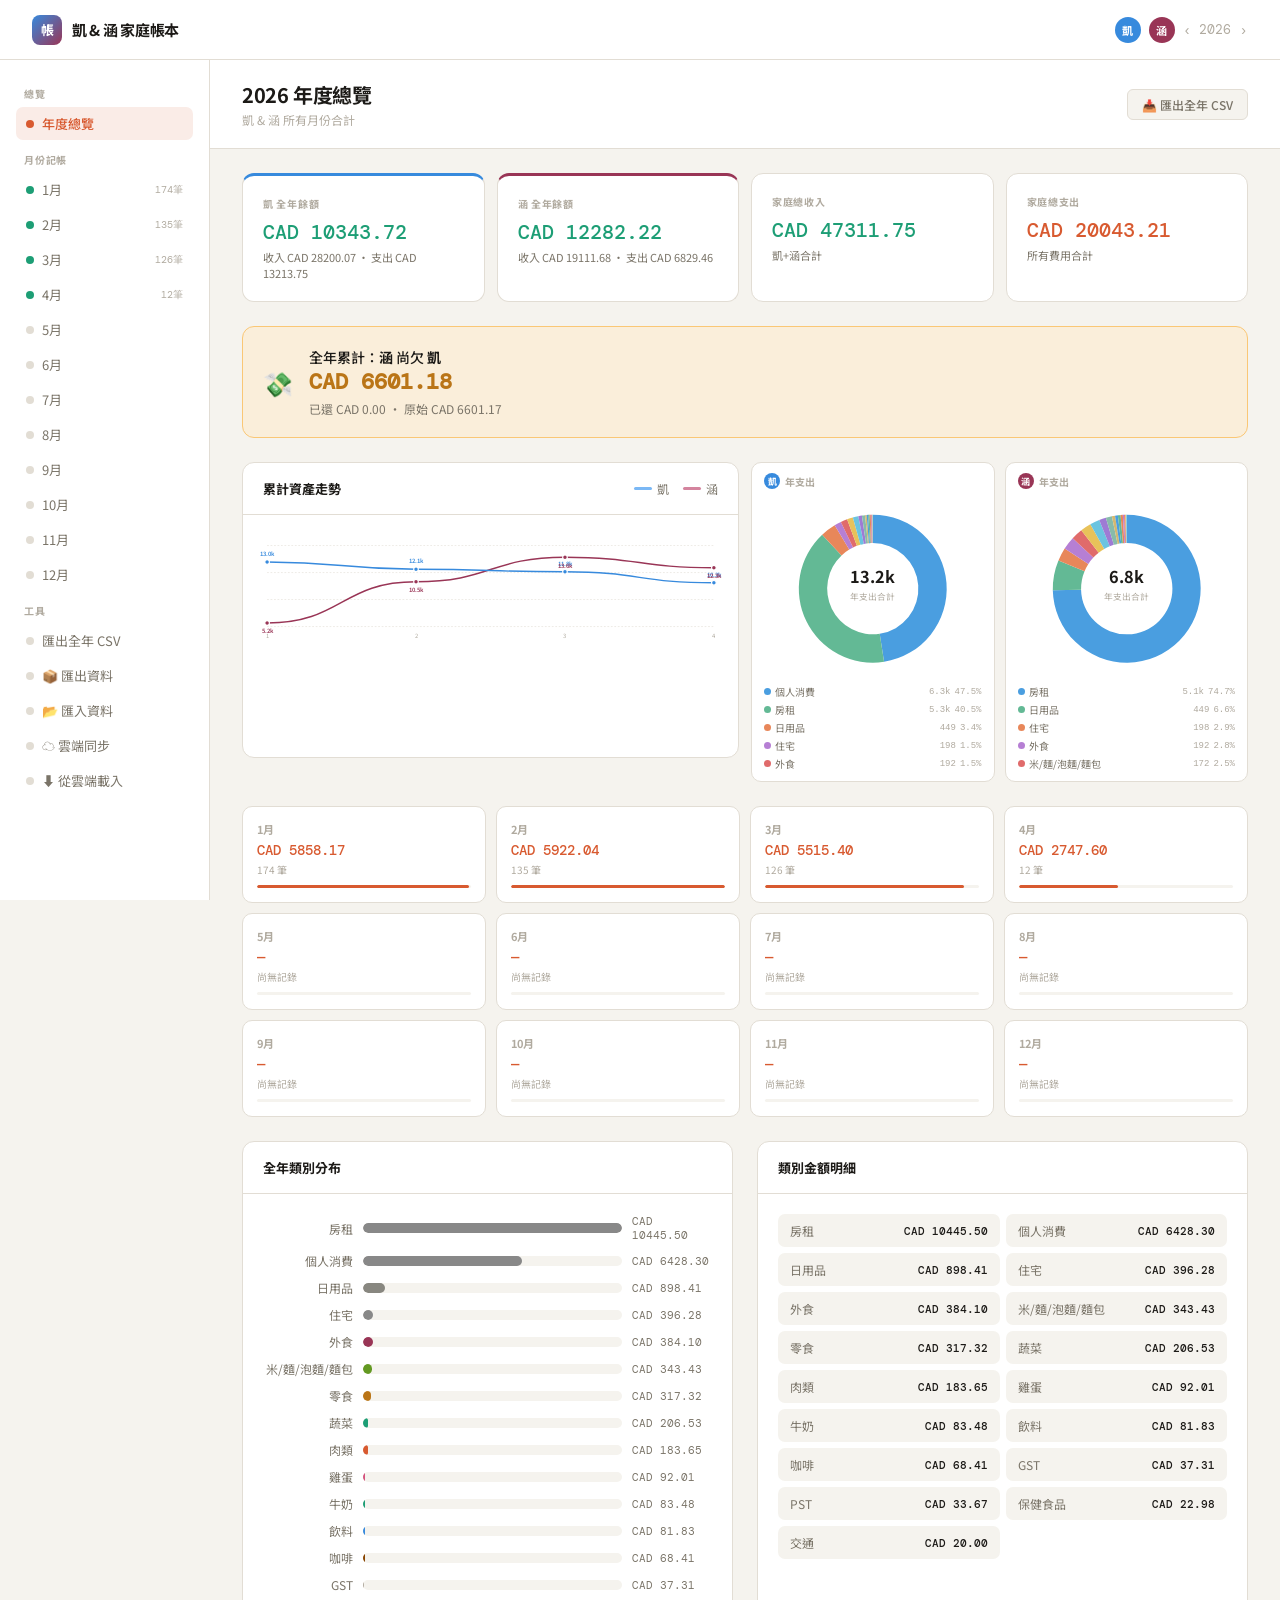
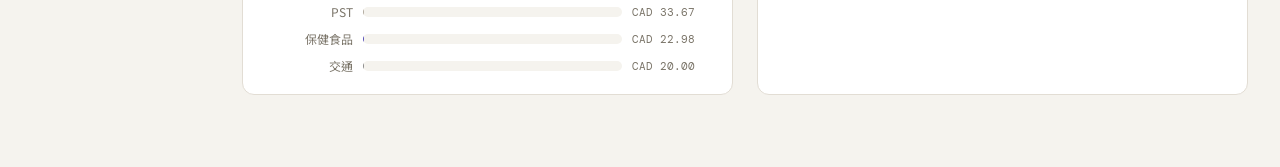
==== index.html @ 49f67dac "fix: remove sort from Superstore search URL to show relevant results" ====
<!DOCTYPE html>
<html lang="zh-TW">
<head>
<meta charset="UTF-8">
<meta name="viewport" content="width=device-width, initial-scale=1.0">
<title>凱 &amp; 涵 家庭帳本 2026</title>
<link href="https://fonts.googleapis.com/css2?family=Noto+Sans+TC:wght@300;400;500;700&family=DM+Mono:wght@400;500&display=swap" rel="stylesheet">
<style>
:root{
  --bg:#F5F3EE;--surface:#FFF;--surface2:#F0EDE6;--border:#E2DDD4;
  --text:#1C1A17;--text2:#7A7468;--text3:#B0AA9F;
  --accent:#D85A30;--accent-light:#FAECE7;
  --green:#1D9E75;--green-light:#E1F5EE;
  --blue:#378ADD;--blue-light:#E6F1FB;
  --amber:#BA7517;--amber-light:#FAEEDA;
  --pink:#993556;--pink-light:#FBEAF0;
  --kai:#378ADD;--kai-light:#E6F1FB;
  --han:#993556;--han-light:#FBEAF0;
  --mono:'DM Mono',monospace;
}
*{box-sizing:border-box;margin:0;padding:0;}
body{font-family:'Noto Sans TC',sans-serif;background:var(--bg);color:var(--text);min-height:100vh;}

/* ── Header ── */
.header{background:var(--surface);border-bottom:1px solid var(--border);padding:0 2rem;display:flex;align-items:center;justify-content:space-between;height:60px;position:sticky;top:0;z-index:100;}
.logo{font-size:15px;font-weight:700;letter-spacing:-0.02em;display:flex;align-items:center;gap:10px;}
.logo-icon{width:30px;height:30px;background:linear-gradient(135deg,var(--kai),var(--han));border-radius:8px;display:flex;align-items:center;justify-content:center;color:white;font-size:13px;font-weight:700;}
.avatar{display:inline-flex;align-items:center;justify-content:center;width:26px;height:26px;border-radius:50%;font-size:11px;font-weight:700;color:white;}
.av-kai{background:var(--kai);}
.av-han{background:var(--han);}

/* ── Grocery Deal Banner ── */
#deal-bar{display:flex;align-items:center;gap:10px;padding:10px 2rem;background:var(--surface);border-bottom:1px solid var(--border);}
#deal-bar.hidden{display:none;}
.deal-btn{display:inline-flex;align-items:center;gap:7px;background:linear-gradient(135deg,#4caf7d,#2a9a5a);color:white;border:none;padding:7px 14px;border-radius:8px;font-size:13px;font-weight:600;cursor:pointer;font-family:inherit;box-shadow:0 2px 6px #4caf7d44;}
.deal-btn:hover{opacity:0.88;}
.deal-badge{background:rgba(255,255,255,0.3);border-radius:10px;padding:1px 7px;font-size:12px;font-weight:700;}
.deal-hint{font-size:12px;color:var(--text2);}
.deal-hint b{color:var(--text);}

/* ── Grocery Modal ── */
#deal-modal{display:none;position:fixed;inset:0;z-index:500;align-items:flex-start;justify-content:center;padding-top:80px;}
#deal-modal.open{display:flex;}
#deal-backdrop{position:absolute;inset:0;background:rgba(0,0,0,0.35);}
#deal-box{position:relative;background:var(--surface);border-radius:14px;width:480px;max-width:95vw;max-height:70vh;overflow:hidden;display:flex;flex-direction:column;box-shadow:0 12px 40px rgba(0,0,0,0.18);}
#deal-box-header{padding:16px 20px 12px;border-bottom:1px solid var(--border);display:flex;align-items:center;justify-content:space-between;flex-shrink:0;}
#deal-box-title{font-size:15px;font-weight:700;}
#deal-close{background:none;border:none;font-size:20px;cursor:pointer;color:var(--text3);line-height:1;padding:2px 6px;}
#deal-close:hover{color:var(--text);}
#deal-box-body{overflow-y:auto;padding:14px 20px 18px;}
.deal-store-label{font-size:11px;font-weight:700;color:var(--text3);letter-spacing:0.07em;text-transform:uppercase;margin:12px 0 6px;}
.deal-store-label:first-child{margin-top:0;}
.deal-item{display:flex;align-items:center;justify-content:space-between;padding:8px 10px;background:var(--bg);border-radius:8px;margin-bottom:4px;font-size:13px;cursor:pointer;transition:background 0.1s;text-decoration:none;color:inherit;}
.deal-item:hover{background:#e8f4e8;}
.deal-item-name{font-weight:500;}
.deal-item-right{display:flex;align-items:center;gap:7px;}
.deal-item-price{font-weight:700;color:#2a7a4a;font-family:var(--mono);}
.deal-item-orig{color:var(--text3);text-decoration:line-through;font-size:11px;font-family:var(--mono);}
.deal-item-pct{background:#e8f4e8;color:#2a7a4a;font-size:10px;font-weight:700;padding:2px 6px;border-radius:4px;}
.deal-empty{font-size:13px;color:var(--text2);text-align:center;padding:20px 0;}

/* ── Layout ── */
.layout{display:grid;grid-template-columns:210px 1fr;min-height:calc(100vh - 60px);}
.sidebar{background:var(--surface);border-right:1px solid var(--border);padding:1rem;display:flex;flex-direction:column;gap:2px;position:sticky;top:60px;height:calc(100vh - 60px);overflow-y:auto;}
.nav-section{font-size:10px;font-weight:700;color:var(--text3);letter-spacing:0.08em;text-transform:uppercase;padding:0 8px;margin:10px 0 4px;}
.nav-item{display:flex;align-items:center;gap:8px;padding:7px 10px;border-radius:7px;font-size:13px;cursor:pointer;color:var(--text2);transition:all 0.12s;border:none;background:none;width:100%;text-align:left;font-family:inherit;}
.nav-item:hover{background:var(--bg);color:var(--text);}
.nav-item.active{background:var(--accent-light);color:var(--accent);font-weight:500;}
.nav-dot{width:8px;height:8px;border-radius:50%;background:var(--border);flex-shrink:0;transition:background 0.2s;}
.nav-item.active .nav-dot{background:var(--accent);}
.nav-item.has-data .nav-dot{background:var(--green);}
.nav-badge{margin-left:auto;font-size:10px;font-family:var(--mono);color:var(--text3);}
.nav-item.active .nav-badge{color:var(--accent);}

.main{overflow-y:auto;}
.panel{display:none;}.panel.active{display:block;}
.page-header{background:var(--surface);border-bottom:1px solid var(--border);padding:1.25rem 2rem;display:flex;align-items:center;justify-content:space-between;}
.page-title{font-size:20px;font-weight:700;letter-spacing:-0.02em;}
.page-sub{font-size:12px;color:var(--text3);margin-top:2px;}
.page-body{padding:1.5rem 2rem;}

/* ── Cards ── */
.grid4{display:grid;grid-template-columns:repeat(4,1fr);gap:12px;margin-bottom:1.5rem;}
.grid3{display:grid;grid-template-columns:repeat(3,1fr);gap:12px;margin-bottom:1.5rem;}
.grid2{display:grid;grid-template-columns:1fr 1fr;gap:1.5rem;margin-bottom:1.5rem;}
.card{background:var(--surface);border:1px solid var(--border);border-radius:12px;padding:1.25rem;}
.card.kai-card{border-top:3px solid var(--kai);}
.card.han-card{border-top:3px solid var(--han);}
.card.settle-card{border:2px solid var(--amber);background:var(--amber-light);}
.card-label{font-size:10px;font-weight:700;text-transform:uppercase;letter-spacing:0.07em;color:var(--text3);margin-bottom:8px;}
.card-value{font-family:var(--mono);font-size:20px;font-weight:500;}
.card-value.red{color:var(--accent);}
.card-value.green{color:var(--green);}
.card-value.kai{color:var(--kai);}
.card-value.han{color:var(--han);}
.card-value.amber{color:var(--amber);}
.card-sub{font-size:11px;color:var(--text2);margin-top:4px;}

/* ── Settlement box ── */
.settle-box{background:var(--amber-light);border:1px solid #FAC775;border-radius:12px;padding:1.25rem;margin-bottom:.75rem;display:flex;align-items:center;gap:1rem;}
.spend-breakdown{background:var(--bg2);border:1px solid var(--border);border-radius:10px;padding:.8rem 1.25rem;margin-bottom:1.5rem;font-size:13px;}
.sb-row{display:flex;align-items:center;flex-wrap:wrap;gap:.4rem .2rem;}
.sb-label{color:var(--text2);font-size:12px;}
.sb-val{font-size:13px;font-weight:600;}
.kai-txt{color:var(--kai);}
.han-txt{color:var(--han);}
.settle-icon{font-size:24px;flex-shrink:0;}
.settle-text{font-size:14px;font-weight:500;}
.settle-amount{font-family:var(--mono);font-size:22px;font-weight:700;color:var(--amber);}

/* ── Year month grid ── */
.year-grid{display:grid;grid-template-columns:repeat(4,1fr);gap:10px;margin-bottom:1.5rem;}
.month-card{background:var(--surface);border:1px solid var(--border);border-radius:10px;padding:14px;cursor:pointer;transition:border-color 0.15s;}
.month-card:hover{border-color:var(--accent);}
.month-card-name{font-size:11px;font-weight:700;color:var(--text3);margin-bottom:4px;}
.month-card-total{font-family:var(--mono);font-size:14px;font-weight:500;color:var(--accent);}
.month-card-sub{font-size:10px;color:var(--text3);margin-top:3px;}
.month-card-bar{height:3px;border-radius:2px;background:var(--bg);margin-top:8px;overflow:hidden;}
.month-card-bar-fill{height:100%;border-radius:2px;background:var(--accent);}

/* ── Section ── */
.section{background:var(--surface);border:1px solid var(--border);border-radius:12px;margin-bottom:1.5rem;overflow:hidden;}
.section-header{padding:1rem 1.25rem;border-bottom:1px solid var(--border);display:flex;align-items:center;justify-content:space-between;}
.section-title{font-size:13px;font-weight:700;}
.section-body{padding:1.25rem;}

/* ── Bar chart ── */
.bar-list{display:flex;flex-direction:column;gap:10px;}
.bar-row{display:flex;align-items:center;gap:10px;}
.bar-cat{width:90px;font-size:12px;color:var(--text2);text-align:right;flex-shrink:0;overflow:hidden;text-overflow:ellipsis;white-space:nowrap;}
.bar-track{flex:1;height:10px;background:var(--bg);border-radius:5px;overflow:hidden;}
.bar-fill{height:100%;border-radius:5px;transition:width 0.5s cubic-bezier(0.4,0,0.2,1);}
.bar-val{width:80px;font-size:11px;font-family:var(--mono);color:var(--text2);}

/* ── Table ── */
.tbl-wrap{overflow-x:auto;}
table{width:100%;border-collapse:collapse;font-size:13px;}
th{text-align:left;padding:9px 12px;font-size:10px;font-weight:700;letter-spacing:0.06em;text-transform:uppercase;color:var(--text3);border-bottom:1px solid var(--border);white-space:nowrap;}
td{padding:10px 12px;border-bottom:1px solid var(--border);vertical-align:middle;}
tbody tr:last-child td{border-bottom:none;}
tbody tr:hover td{background:var(--bg);}
.mono{font-family:var(--mono);}
.tbl-sub td{background:var(--bg);font-size:12px;color:var(--text2);}
.tbl-grand td{font-weight:700;}
.tbl-grand .mono{color:var(--accent);}

/* ── Badges ── */
.badge{display:inline-block;font-size:10px;font-weight:700;letter-spacing:0.03em;padding:3px 8px;border-radius:20px;white-space:nowrap;}
.b-veg{background:var(--green-light);color:#0F6E56;}
.b-meat{background:var(--accent-light);color:#993C1D;}
.b-snack{background:var(--amber-light);color:var(--amber);}
.b-drink{background:var(--blue-light);color:#185FA5;}
.b-eatout{background:var(--pink-light);color:var(--pink);}
.b-food{background:var(--green-light);color:#0F6E56;}
.b-daily{background:#F1EFE8;color:#5F5E5A;}
.b-tax{background:var(--surface2);color:var(--text3);}
.b-kai{background:var(--kai-light);color:var(--kai);}
.b-han{background:var(--han-light);color:var(--han);}
.b-shared{background:#F1EFE8;color:#5F5E5A;}

/* ── Who chip ── */
.who-chip{display:inline-flex;align-items:center;gap:4px;font-size:10px;font-weight:700;padding:2px 8px;border-radius:20px;}
.who-kai{background:var(--kai-light);color:var(--kai);}
.who-han{background:var(--han-light);color:var(--han);}
.who-shared{background:#F1EFE8;color:#5F5E5A;}

/* ── Form ── */
.form-section{background:var(--surface);border:1px solid var(--border);border-radius:12px;padding:1.5rem;margin-bottom:1.5rem;}
.fsec-title{font-size:11px;font-weight:700;text-transform:uppercase;letter-spacing:0.07em;color:var(--text3);margin-bottom:1rem;display:flex;align-items:center;gap:8px;}
.form-divider{font-size:10px;font-weight:700;text-transform:uppercase;letter-spacing:0.07em;color:var(--text3);margin:1rem 0 0.75rem;padding-bottom:0.5rem;border-bottom:1px solid var(--border);}
.frow{display:grid;gap:12px;align-items:end;margin-bottom:12px;}
.fr5{grid-template-columns:130px 1fr 80px 1fr 120px;}
.fr3{grid-template-columns:1fr 1fr 1fr;}
.fr2{grid-template-columns:1fr 1fr;}
.fr4{grid-template-columns:1fr 1fr 1fr 1fr;}
.fgroup{display:flex;flex-direction:column;gap:5px;}
label.fl{font-size:10px;font-weight:700;text-transform:uppercase;letter-spacing:0.06em;color:var(--text3);}

input[type=text],input[type=number],input[type=date],select{
  padding:8px 10px;border:1px solid var(--border);border-radius:7px;
  font-family:inherit;font-size:13px;background:var(--bg);color:var(--text);
  outline:none;transition:border-color 0.15s;width:100%;
}
input:focus,select:focus{border-color:var(--accent);background:white;}
input.formula{font-family:var(--mono);}

.formula-hint{font-size:11px;font-family:var(--mono);color:var(--green);position:absolute;top:100%;left:0;margin-top:2px;white-space:nowrap;}
.fgroup{position:relative;}
.formula-hint.err{color:var(--accent);}

/* Who toggle */
.who-toggle{display:flex;gap:6px;}
.who-btn{padding:8px 14px;border-radius:7px;border:1.5px solid var(--border);background:var(--bg);font-family:inherit;font-size:13px;font-weight:500;cursor:pointer;transition:all 0.12s;color:var(--text2);}
.who-btn.sel-kai{border-color:var(--kai);background:var(--kai-light);color:var(--kai);}
.who-btn.sel-han{border-color:var(--han);background:var(--han-light);color:var(--han);}
.who-btn.sel-shared{border-color:#888;background:#F1EFE8;color:#5F5E5A;}

/* Tax row */
.tax-row{display:grid;grid-template-columns:1fr 1fr;gap:12px;padding:12px 14px;background:var(--bg);border-radius:8px;border:1px solid var(--border);margin-bottom:12px;}
.tax-row label.fl{color:var(--amber);}

/* Calc preview */
.calc-preview{background:var(--green-light);border:1px solid #9FE1CB;border-radius:7px;padding:8px 12px;font-size:12px;font-family:var(--mono);color:var(--green);margin-bottom:10px;}

/* Income form */
.income-grid{display:grid;grid-template-columns:1fr 1fr;gap:1.5rem;margin-bottom:1.5rem;}
.income-card{background:var(--surface);border:1px solid var(--border);border-radius:12px;padding:1.25rem;}
.income-card.kai-card{border-top:3px solid var(--kai);}
.income-card.han-card{border-top:3px solid var(--han);}
.income-title{font-size:13px;font-weight:700;margin-bottom:1rem;display:flex;align-items:center;gap:8px;}
.income-item{display:flex;justify-content:space-between;align-items:center;padding:8px 0;border-bottom:1px solid var(--border);font-size:13px;}
.income-item:last-child{border-bottom:none;}
.income-total{display:flex;justify-content:space-between;align-items:center;padding:10px 0 0;font-weight:700;font-size:14px;}

.btn{padding:9px 20px;border-radius:7px;font-family:inherit;font-size:13px;font-weight:500;cursor:pointer;transition:all 0.12s;border:none;}
.btn-primary{background:var(--accent);color:white;}
.btn-primary:hover{background:#C04A22;}
.btn-secondary{background:var(--surface2);color:var(--text2);border:1px solid var(--border);}
.btn-secondary:hover{background:var(--border);}
.btn-sm{padding:4px 9px;border-radius:5px;font-size:10px;font-weight:700;cursor:pointer;border:1px solid var(--border);background:none;color:var(--text3);font-family:inherit;opacity:0;transition:opacity 0.12s;}
tr:hover .btn-sm{opacity:1;}
.btn-sm:hover{background:#FCEBEB;color:var(--accent);border-color:#F0C4B3;}
.btn-sm.edit-btn:hover{background:var(--blue-light);color:var(--blue);border-color:#BDD9F5;}
.hdr-btn{padding:6px 14px;border-radius:6px;font-size:12px;font-weight:500;cursor:pointer;border:1px solid var(--border);background:var(--bg);color:var(--text2);font-family:inherit;}
.hdr-btn:hover{background:var(--border);}

.cat-2col{display:grid;grid-template-columns:1fr 1fr;gap:6px;}
.cat-item{display:flex;justify-content:space-between;align-items:center;padding:8px 12px;background:var(--bg);border-radius:7px;font-size:12px;}
.cat-amt{font-family:var(--mono);font-weight:500;font-size:11px;}
.empty-state{text-align:center;padding:2.5rem;color:var(--text3);font-size:13px;}

.toast{position:fixed;bottom:2rem;right:2rem;background:var(--text);color:white;padding:11px 18px;border-radius:9px;font-size:13px;font-weight:500;opacity:0;transform:translateY(8px);transition:all 0.2s;pointer-events:none;z-index:999;}
.toast.show{opacity:1;transform:translateY(0);}

/* ── Modal ── */
.modal-overlay{display:none;position:fixed;inset:0;background:rgba(0,0,0,0.45);z-index:200;align-items:center;justify-content:center;}
.modal-overlay.open{display:flex;}
.modal{background:var(--surface);border-radius:16px;padding:2rem;width:680px;max-width:94vw;max-height:90vh;overflow-y:auto;box-shadow:0 24px 64px rgba(0,0,0,0.22);}
.modal-title{font-size:16px;font-weight:700;margin-bottom:1.5rem;display:flex;align-items:center;gap:10px;}
.modal-footer{display:flex;gap:8px;margin-top:1.5rem;justify-content:flex-end;}

/* inline income action buttons */
.inc-actions{display:flex;gap:6px;align-items:center;}
.inc-btn{padding:3px 8px;border-radius:5px;font-size:10px;font-weight:700;cursor:pointer;border:1px solid var(--border);background:none;color:var(--text3);font-family:inherit;}
.inc-btn:hover{background:#FCEBEB;color:var(--accent);border-color:#F0C4B3;}
.inc-btn.edit:hover{background:var(--blue-light);color:var(--blue);border-color:#BDD9F5;}

/* ── Calendar view ── */
.cal-grid{display:grid;grid-template-columns:repeat(7,1fr);gap:4px;padding:1rem;}
.cal-weekday{text-align:center;font-size:10px;font-weight:700;letter-spacing:0.06em;text-transform:uppercase;color:var(--text3);padding:4px 0;}
.cal-cell{min-height:72px;border-radius:8px;background:var(--bg);border:1px solid var(--border);padding:6px;cursor:default;transition:border-color 0.12s;position:relative;}
.cal-cell.has-exp{cursor:pointer;}
.cal-cell.has-exp:hover{border-color:var(--accent);}
.cal-cell.empty{background:transparent;border-color:transparent;}
.cal-cell.today{border-color:var(--accent);background:var(--accent-light);}
.cal-day-num{font-size:11px;font-weight:700;color:var(--text3);margin-bottom:3px;}
.cal-cell.today .cal-day-num{color:var(--accent);}
.cal-day-total{font-size:11px;font-family:var(--mono);font-weight:500;color:var(--text);}
.cal-day-items{margin-top:3px;display:flex;flex-direction:column;gap:2px;}
.cal-day-dot{font-size:9px;color:var(--text2);white-space:nowrap;overflow:hidden;text-overflow:ellipsis;line-height:1.3;}
.cal-popup{background:var(--surface);border:1px solid var(--border);border-radius:10px;padding:1rem;margin:0 1rem 1rem;box-shadow:0 4px 16px rgba(0,0,0,0.1);}
.cal-popup-title{font-size:12px;font-weight:700;margin-bottom:8px;color:var(--text2);}
.cal-popup-row{display:flex;justify-content:space-between;align-items:center;padding:5px 0;border-bottom:1px solid var(--border);font-size:12px;}
.cal-popup-row:last-child{border-bottom:none;}
.cal-popup-name{flex:1;overflow:hidden;text-overflow:ellipsis;white-space:nowrap;padding-right:8px;}
.cal-popup-amt{font-family:var(--mono);font-size:11px;flex-shrink:0;}
.view-toggle{display:flex;gap:4px;}
.view-toggle .hdr-btn{padding:5px 12px;}
.view-toggle .hdr-btn.active{background:var(--accent);color:white;border-color:var(--accent);}

/* ── Search ── */
.search-input{padding:6px 10px;border:1px solid var(--border);border-radius:6px;font-size:12px;background:var(--bg);color:var(--text);width:160px;font-family:inherit;}
.search-input:focus{border-color:var(--accent);background:white;outline:none;}

/* ── Settled badge ── */
.settled-btn{padding:5px 12px;border-radius:6px;font-size:12px;font-weight:500;cursor:pointer;border:1px solid var(--border);background:var(--bg);color:var(--text2);font-family:inherit;}
.settled-btn.settled{background:var(--green-light);color:var(--green);border-color:var(--green);}
.paid-btn{padding:5px 14px;border-radius:6px;font-size:12px;font-weight:600;cursor:pointer;border:1px solid var(--border);background:var(--bg);color:var(--text2);font-family:inherit;margin-right:8px;}
.paid-btn.paid{background:#e8f5e9;color:#2e7d32;border-color:#2e7d32;}
.settle-paid{background:#e8f5e9!important;border-color:#2e7d32!important;}

/* ── Mobile ── */
@media(max-width:768px){
  .layout{grid-template-columns:1fr;}
  .sidebar{display:none;}
  .mob-nav{display:flex!important;}
  .main{padding-bottom:60px;}

  /* grids */
  .grid4{grid-template-columns:1fr 1fr;}
  .grid3{grid-template-columns:1fr 1fr;}
  .grid2{grid-template-columns:1fr;}
  .year-grid{grid-template-columns:repeat(2,1fr);}
  .income-grid{grid-template-columns:1fr;}

  /* forms → single column */
  .fr5{grid-template-columns:1fr;}
  .fr3{grid-template-columns:1fr;}
  .fr4{grid-template-columns:1fr;}
  .fr2{grid-template-columns:1fr;}
  .tax-row{grid-template-columns:1fr 1fr;}

  /* spacing */
  .page-body{padding:0.75rem;}
  .page-header{padding:0.75rem 1rem;flex-direction:column;align-items:flex-start;gap:8px;}
  .section-header{flex-direction:column;align-items:flex-start;gap:8px;padding:0.75rem 1rem;}
  .section-body{padding:0.75rem;}
  .form-section{padding:1rem;}
  .card{padding:1rem;}

  /* table: hide less important columns */
  .tbl-wrap{font-size:12px;}
  th,td{padding:7px 8px;}
  th:nth-child(6),td:nth-child(6),  /* 數量 */
  th:nth-child(7),td:nth-child(7),  /* 金額(sub) */
  th:nth-child(8),td:nth-child(8),  /* GST */
  th:nth-child(9),td:nth-child(9)   /* PST */
  {display:none;}

  /* search + toggle wrap */
  .search-input{width:100%;}
  .view-toggle{align-self:flex-end;}

  /* settle box */
  .settle-box{flex-wrap:wrap;gap:8px;}
  .settle-amount{font-size:18px;}

  /* cards */
  .card-value{font-size:16px;}
  .who-toggle{flex-wrap:wrap;}
}
.mob-nav{display:none;position:fixed;bottom:0;left:0;right:0;background:var(--surface);border-top:1px solid var(--border);z-index:150;overflow-x:auto;padding:4px 0;}
.mob-nav-inner{display:flex;gap:2px;padding:0 8px;min-width:max-content;}
.mob-nav-btn{padding:6px 12px;border-radius:6px;font-size:12px;cursor:pointer;border:none;background:none;color:var(--text2);font-family:inherit;white-space:nowrap;}
.mob-nav-btn.active{background:var(--accent-light);color:var(--accent);font-weight:500;}
</style>
</head>
<body>

<header class="header">
  <div class="logo">
    <div class="logo-icon">帳</div>
    凱 &amp; 涵 家庭帳本
  </div>
  <div style="display:flex;align-items:center;gap:8px;font-size:13px;color:var(--text3);">
    <span class="avatar av-kai">凱</span>
    <span class="avatar av-han">涵</span>
    <button onclick="switchYear(-1)" style="background:none;border:none;cursor:pointer;color:var(--text3);font-size:14px;padding:0 2px">‹</button>
    <span style="font-family:var(--mono)" id="hdr-year">2026</span>
    <button onclick="switchYear(1)" style="background:none;border:none;cursor:pointer;color:var(--text3);font-size:14px;padding:0 2px">›</button>
  </div>
</header>

<div class="layout">
  <aside class="sidebar">
    <div class="nav-section">總覽</div>
    <button class="nav-item active" onclick="showPanel('year',this)">
      <div class="nav-dot"></div>年度總覽
    </button>

    <div class="nav-section">月份記帳</div>
    <button class="nav-item" onclick="showPanel('m01',this)" id="nav-m01"><div class="nav-dot"></div>1月<span class="nav-badge" id="cnt-m01"></span></button>
    <button class="nav-item" onclick="showPanel('m02',this)" id="nav-m02"><div class="nav-dot"></div>2月<span class="nav-badge" id="cnt-m02"></span></button>
    <button class="nav-item" onclick="showPanel('m03',this)" id="nav-m03"><div class="nav-dot"></div>3月<span class="nav-badge" id="cnt-m03"></span></button>
    <button class="nav-item" onclick="showPanel('m04',this)" id="nav-m04"><div class="nav-dot"></div>4月<span class="nav-badge" id="cnt-m04"></span></button>
    <button class="nav-item" onclick="showPanel('m05',this)" id="nav-m05"><div class="nav-dot"></div>5月<span class="nav-badge" id="cnt-m05"></span></button>
    <button class="nav-item" onclick="showPanel('m06',this)" id="nav-m06"><div class="nav-dot"></div>6月<span class="nav-badge" id="cnt-m06"></span></button>
    <button class="nav-item" onclick="showPanel('m07',this)" id="nav-m07"><div class="nav-dot"></div>7月<span class="nav-badge" id="cnt-m07"></span></button>
    <button class="nav-item" onclick="showPanel('m08',this)" id="nav-m08"><div class="nav-dot"></div>8月<span class="nav-badge" id="cnt-m08"></span></button>
    <button class="nav-item" onclick="showPanel('m09',this)" id="nav-m09"><div class="nav-dot"></div>9月<span class="nav-badge" id="cnt-m09"></span></button>
    <button class="nav-item" onclick="showPanel('m10',this)" id="nav-m10"><div class="nav-dot"></div>10月<span class="nav-badge" id="cnt-m10"></span></button>
    <button class="nav-item" onclick="showPanel('m11',this)" id="nav-m11"><div class="nav-dot"></div>11月<span class="nav-badge" id="cnt-m11"></span></button>
    <button class="nav-item" onclick="showPanel('m12',this)" id="nav-m12"><div class="nav-dot"></div>12月<span class="nav-badge" id="cnt-m12"></span></button>

    <div class="nav-section">工具</div>
    <button class="nav-item" onclick="exportCSV()"><div class="nav-dot"></div>匯出全年 CSV</button>
    <button class="nav-item" onclick="exportJSON()"><div class="nav-dot"></div>📦 匯出資料</button>
    <button class="nav-item" onclick="importJSONTrigger()"><div class="nav-dot"></div>📂 匯入資料</button>
    <input type="file" id="import-json-input" accept=".json" style="display:none" onchange="importJSON(this)">
    <button class="nav-item" onclick="cloudSync()" id="sync-btn"><div class="nav-dot"></div>☁️ 雲端同步</button>
    <button class="nav-item" onclick="cloudLoad()" id="load-btn"><div class="nav-dot"></div>⬇️ 從雲端載入</button>
  </aside>

  <main class="main">
    <!-- 年度總覽 -->
    <div id="panel-year" class="panel active">
      <div class="page-header">
        <div><div class="page-title" id="year-title">2026 年度總覽</div><div class="page-sub">凱 &amp; 涵 所有月份合計</div></div>
        <button class="hdr-btn" onclick="exportCSV()">📥 匯出全年 CSV</button>
      </div>
      <!-- 特價提醒列 -->
      <div id="deal-bar" class="hidden">
        <button class="deal-btn" onclick="openDealModal()">🛒 本週特價 <span class="deal-badge" id="deal-count">0</span></button>
        <div class="deal-hint">你常買的 <b id="deal-count2">0</b> 樣東西本週有打折</div>
      </div>
      <div class="page-body">
        <div class="grid4" id="year-summary"></div>
        <div id="year-settle"></div>
        <div style="display:grid;grid-template-columns:1fr 1fr;gap:12px;margin-bottom:1.5rem;align-items:stretch">
          <div class="section" style="display:flex;flex-direction:column">
            <div class="section-header">
              <div class="section-title">累計資產走勢</div>
              <div style="display:flex;gap:14px;font-size:12px;color:var(--text2)">
                <span style="display:flex;align-items:center;gap:5px"><span style="width:18px;height:3px;background:#7BB8F5;border-radius:2px;display:inline-block"></span>凱</span>
                <span style="display:flex;align-items:center;gap:5px"><span style="width:18px;height:3px;background:#D4849E;border-radius:2px;display:inline-block"></span>涵</span>
              </div>
            </div>
            <div class="section-body" style="padding:0.75rem 1rem" id="year-trend-chart"></div>
          </div>
          <div style="display:grid;grid-template-columns:1fr 1fr;gap:10px" id="year-donuts"></div>
        </div>
        <div class="year-grid" id="year-months"></div>
        <div class="grid2">
          <div class="section">
            <div class="section-header"><div class="section-title">全年類別分布</div></div>
            <div class="section-body"><div class="bar-list" id="year-bar"></div></div>
          </div>
          <div class="section">
            <div class="section-header"><div class="section-title">類別金額明細</div></div>
            <div class="section-body"><div class="cat-2col" id="year-cats"></div></div>
          </div>
        </div>
      </div>
    </div>

    <!-- Month panels (built dynamically) -->
    <div id="panel-m01" class="panel"></div>
    <div id="panel-m02" class="panel"></div>
    <div id="panel-m03" class="panel"></div>
    <div id="panel-m04" class="panel"></div>
    <div id="panel-m05" class="panel"></div>
    <div id="panel-m06" class="panel"></div>
    <div id="panel-m07" class="panel"></div>
    <div id="panel-m08" class="panel"></div>
    <div id="panel-m09" class="panel"></div>
    <div id="panel-m10" class="panel"></div>
    <div id="panel-m11" class="panel"></div>
    <div id="panel-m12" class="panel"></div>
  </main>
</div>

<div class="toast" id="toast"></div>

<!-- Mobile bottom nav -->
<nav class="mob-nav" id="mob-nav">
  <div class="mob-nav-inner">
    <button class="mob-nav-btn active" onclick="showPanel('year',this)" id="mobnav-year">年度</button>
    <button class="mob-nav-btn" onclick="showPanel('m01',this)" id="mobnav-m01">1月</button>
    <button class="mob-nav-btn" onclick="showPanel('m02',this)" id="mobnav-m02">2月</button>
    <button class="mob-nav-btn" onclick="showPanel('m03',this)" id="mobnav-m03">3月</button>
    <button class="mob-nav-btn" onclick="showPanel('m04',this)" id="mobnav-m04">4月</button>
    <button class="mob-nav-btn" onclick="showPanel('m05',this)" id="mobnav-m05">5月</button>
    <button class="mob-nav-btn" onclick="showPanel('m06',this)" id="mobnav-m06">6月</button>
    <button class="mob-nav-btn" onclick="showPanel('m07',this)" id="mobnav-m07">7月</button>
    <button class="mob-nav-btn" onclick="showPanel('m08',this)" id="mobnav-m08">8月</button>
    <button class="mob-nav-btn" onclick="showPanel('m09',this)" id="mobnav-m09">9月</button>
    <button class="mob-nav-btn" onclick="showPanel('m10',this)" id="mobnav-m10">10月</button>
    <button class="mob-nav-btn" onclick="showPanel('m11',this)" id="mobnav-m11">11月</button>
    <button class="mob-nav-btn" onclick="showPanel('m12',this)" id="mobnav-m12">12月</button>
  </div>
</nav>

<!-- ── Edit Expense Modal ── -->
<div class="modal-overlay" id="edit-exp-modal" onclick="if(event.target===this)closeEditExp()">
  <div class="modal">
    <div class="modal-title">✏️ 編輯支出</div>
    <div class="frow fr5">
      <div class="fgroup"><label class="fl">日期</label><input type="date" id="eed-date"></div>
      <div class="fgroup"><label class="fl">項目名稱</label><input type="text" id="eed-name" placeholder="例：雞蛋"></div>
      <div class="fgroup"><label class="fl">數量</label><input type="number" id="eed-qty" value="1" min="1" step="1"></div>
      <div class="fgroup">
        <label class="fl">金額（支援公式）</label>
        <input type="text" id="eed-price" class="formula" placeholder="例：16.15">
        <div class="formula-hint" id="eed-price-hint"></div>
      </div>
      <div class="fgroup">
        <label class="fl">分類</label>
        <select id="eed-cat" onchange="handleCatChange(this)"></select>
      </div>
    </div>

    <div class="form-divider">誰的費用 ＆ 誰付款</div>
    <div class="frow fr2" style="margin-bottom:12px">
      <div class="fgroup">
        <label class="fl">這筆費用屬於</label>
        <div class="who-toggle">
          <button class="who-btn" id="ewho-kai" onclick="setEditExpWho('kai')">凱的</button>
          <button class="who-btn" id="ewho-han" onclick="setEditExpWho('han')">涵的</button>
          <button class="who-btn" id="ewho-shared" onclick="setEditExpWho('shared')">共同（各一半）</button>
        </div>
      </div>
      <div class="fgroup">
        <label class="fl">誰付的錢</label>
        <div class="who-toggle">
          <button class="who-btn" id="epaid-kai" onclick="setEditExpPaid('kai')">凱付</button>
          <button class="who-btn" id="epaid-han" onclick="setEditExpPaid('han')">涵付</button>
        </div>
      </div>
    </div>

    <div class="form-divider">稅金（選填）</div>
    <div class="tax-row">
      <div class="fgroup"><label class="fl">GST 金額 (CAD)</label><input type="text" id="eed-gst" class="formula" placeholder="0"></div>
      <div class="fgroup"><label class="fl">PST 金額 (CAD)</label><input type="text" id="eed-pst" class="formula" placeholder="0"></div>
    </div>

    <div class="fgroup" style="margin-top:4px">
      <label class="fl">備註（可選）</label>
      <input type="text" id="eed-note" placeholder="例：T&T 購入">
    </div>

    <div class="modal-footer">
      <button class="btn btn-secondary" onclick="closeEditExp()">取消</button>
      <button class="btn btn-primary" onclick="saveEditExpense()">儲存變更</button>
    </div>
  </div>
</div>

<!-- ── Edit Income Modal ── -->
<div class="modal-overlay" id="edit-inc-modal" onclick="if(event.target===this)closeEditInc()">
  <div class="modal" style="width:480px">
    <div class="modal-title">✏️ 編輯收入</div>
    <div class="frow fr3">
      <div class="fgroup"><label class="fl">日期</label><input type="date" id="eid-date"></div>
      <div class="fgroup"><label class="fl">來源</label><input type="text" id="eid-source" placeholder="例：薪水"></div>
      <div class="fgroup">
        <label class="fl">金額（支援公式）</label>
        <input type="text" id="eid-amount" class="formula" placeholder="例：3500">
        <div class="formula-hint" id="eid-amount-hint"></div>
      </div>
    </div>
    <div class="fgroup" style="margin-bottom:1rem">
      <label class="fl">誰的收入</label>
      <div class="who-toggle">
        <button class="who-btn" id="eiwho-kai" onclick="setEditIncWho('kai')">凱</button>
        <button class="who-btn" id="eiwho-han" onclick="setEditIncWho('han')">涵</button>
      </div>
    </div>
    <div class="modal-footer">
      <button class="btn btn-secondary" onclick="closeEditInc()">取消</button>
      <button class="btn btn-primary" onclick="saveEditIncome()">儲存變更</button>
    </div>
  </div>
</div>

<script>
/* ───────────── 雲端同步設定 ─────────────
   完成 Google Apps Script 設定後，把 Web App 網址貼在這裡
   ─────────────────────────────────────── */
const SYNC_URL = localStorage.getItem('hh_sync_url') || 'https://script.google.com/macros/s/AKfycbz2fyFw2U5FY7Uvz6fn04b2lk_FdOVTBR4pQvP8Cj29NhDzSXT9482t8BCtSUvebg/exec';

/* ───────────── Constants ───────────── */
const MONTHS=['01','02','03','04','05','06','07','08','09','10','11','12'];
const MN=['1月','2月','3月','4月','5月','6月','7月','8月','9月','10月','11月','12月'];
let CATS=(()=>{const d=['蔬菜','肉類','水果','飲料','零食','米/麵/泡麵/麵包','雞蛋','牛奶','咖啡','外食','冷凍食品','日用品','調味料','保健食品','房租','住宅','交通','個人消費','GST','PST'];return JSON.parse(localStorage.getItem('hh_cats')||'null')||d;})();
function populateCatSel(sel,val){sel.innerHTML=CATS.map(c=>`<option value="${c}">${c}</option>`).join('')+`<option value="__new__">＋ 新增分類…</option>`;sel.value=val&&CATS.includes(val)?val:CATS[0];sel.dataset.prev=sel.value;}
function handleCatChange(sel){if(sel.value!=='__new__'){sel.dataset.prev=sel.value;return;}const prev=sel.dataset.prev||CATS[0];const n=(prompt('輸入新分類名稱：')||'').trim();if(n&&!CATS.includes(n)){CATS.push(n);localStorage.setItem('hh_cats',JSON.stringify(CATS));document.querySelectorAll('select').forEach(s=>{if([...s.options].some(o=>o.value==='__new__')){const cur=s===sel?n:(s.dataset.prev||CATS[0]);populateCatSel(s,cur);}});}else{sel.value=n&&CATS.includes(n)?n:prev;}}
const BADGE={
  '蔬菜':'b-veg','肉類':'b-meat','水果':'b-veg','飲料':'b-drink','零食':'b-snack',
  '米/麵/泡麵/麵包':'b-food','雞蛋':'b-meat','牛奶':'b-food','咖啡':'b-drink',
  '外食':'b-eatout','日用品':'b-daily','保健食品':'b-daily','GST':'b-tax','PST':'b-tax'
};
const BAR_COLOR={
  '蔬菜':'#1D9E75','肉類':'#D85A30','水果':'#EF9F27','飲料':'#378ADD',
  '零食':'#BA7517','米/麵/泡麵/麵包':'#639922','雞蛋':'#D4537E','牛奶':'#1D9E75',
  '咖啡':'#884400','外食':'#993556','日用品':'#888780','保健食品':'#534AB7',
  'GST':'#B0AA9F','PST':'#B0AA9F'
};

/* ── 初始化分類下拉選單 ── */
populateCatSel(document.getElementById('eed-cat'), CATS[0]);

/* ───────────── Data ───────────── */
const _s=(id,d,n,q,p,c)=>({id,date:d,name:n,qty:q,priceExpr:String(p),price:+p,cat:c,who:'shared',paidBy:'kai',gst:0,pst:0,note:''});
const _k=(id,d,n,q,p,c)=>({id,date:d,name:n,qty:q,priceExpr:String(p),price:+p,cat:c,who:'kai',paidBy:'kai',gst:0,pst:0,note:''});
const _h=(id,d,n,q,p,c)=>({id,date:d,name:n,qty:q,priceExpr:String(p),price:+p,cat:c,who:'han',paidBy:'han',gst:0,pst:0,note:''});
const _hk=(id,d,n,q,p,c)=>({id,date:d,name:n,qty:q,priceExpr:String(p),price:+p,cat:c,who:'han',paidBy:'kai',gst:0,pst:0,note:''});
let currentYear = parseInt(localStorage.getItem('hh_cur_year')||'2026');
let expenses = JSON.parse(localStorage.getItem('hh_exp_'+currentYear)||'null') || (currentYear===2026 ? [
/* ── 2026-04 細項 ── */
_s(1,'2026-04-03','可頌',1,5.23,'米/麵/泡麵/麵包'),
_s(2,'2026-04-03','雞蛋',1,10.18,'雞蛋'),
_s(3,'2026-04-03','冰',2,2.72,'零食'),
_s(4,'2026-04-03','可樂',1,2.65,'飲料'),
_s(5,'2026-04-03','胡椒餅乾',1,2.56,'零食'),
_s(6,'2026-04-03','奇多',2,3.97,'零食'),
_s(7,'2026-04-03','餅乾',1,4.47,'零食'),
_s(8,'2026-04-03','A&W',2,16.15,'外食'),
_s(9,'2026-04-03','GST',1,0.65,'GST'),
_s(10,'2026-04-03','PST',1,0.18,'PST'),
/* ── 2026-01 細項 ── */
_s(11,'2026-01-01','豆皮',1,6.49,'蔬菜'),
_s(12,'2026-01-01','大白菜',1,3.01,'蔬菜'),
_s(13,'2026-01-01','Coke Zero',1,4.15,'飲料'),
_s(14,'2026-01-01','金針菇',1,0.99,'蔬菜'),
_s(15,'2026-01-01','柳州螺獅粉',2,4.49,'米/麵/泡麵/麵包'),
_s(16,'2026-01-01','杏鮑菇',2,0.99,'蔬菜'),
_s(17,'2026-01-01','Dumplings',2,7.59,'米/麵/泡麵/麵包'),
_s(18,'2026-01-01','鍋蓋',1,5.59,'日用品'),
_s(19,'2026-01-01','GST',1,0.48,'GST'),
_s(20,'2026-01-01','PST',1,0.67,'PST'),
_s(21,'2026-01-02','草莓果醬',1,6.00,'零食'),
_s(22,'2026-01-02','popcorn',1,4.00,'零食'),
_s(23,'2026-01-02','雞胸肉',1,15.00,'肉類'),
_s(24,'2026-01-02','蝦子',1,11.99,'肉類'),
_s(25,'2026-01-02','GST',1,0.20,'GST'),
_s(26,'2026-01-02','cable',6,8.99,'日用品'),
_s(27,'2026-01-02','switch',2,17.98,'日用品'),
_s(28,'2026-01-02','discount',1,-2.70,'日用品'),
_s(29,'2026-01-02','PST',1,6.12,'PST'),
_s(30,'2026-01-02','GST',1,4.32,'GST'),
_s(31,'2026-01-04','麥當勞',1,24.87,'外食'),
_s(32,'2026-01-04','洋芋片',2,1.47,'零食'),
_s(33,'2026-01-04','即溶咖啡',1,5.99,'咖啡'),
_s(34,'2026-01-04','牛奶',1,6.50,'牛奶'),
_s(35,'2026-01-04','番茄',2,1.30,'蔬菜'),
_s(36,'2026-01-04','豆腐',2,2.49,'蔬菜'),
_s(37,'2026-01-04','GST',1,0.15,'GST'),
_s(38,'2026-01-04','金針菇',2,0.99,'蔬菜'),
_s(39,'2026-01-04','Canada dry汽水',1,3.05,'飲料'),
_s(40,'2026-01-04','軟糖',1,4.69,'零食'),
_s(41,'2026-01-04','泡菜',1,20.89,'蔬菜'),
_s(42,'2026-01-04','GST',1,0.38,'GST'),
_s(43,'2026-01-04','PST',1,0.20,'PST'),
_s(44,'2026-01-06','雞蛋',1,10.12,'雞蛋'),
_s(45,'2026-01-06','馬鈴薯',2,1.23,'蔬菜'),
_s(46,'2026-01-06','大白菜',1,3.16,'蔬菜'),
_s(47,'2026-01-06','甜甜圈',1,5.50,'米/麵/泡麵/麵包'),
_s(48,'2026-01-06','止瀉藥',1,13.99,'保健食品'),
_s(49,'2026-01-06','GST',1,0.70,'GST'),
_s(50,'2026-01-06','PST',1,0.98,'PST'),
_s(51,'2026-01-10','醬油',1,6.49,'日用品'),
_s(52,'2026-01-10','廁所衛生紙',1,15.00,'日用品'),
_s(53,'2026-01-10','PC巧克力餅乾',2,3.79,'零食'),
_s(54,'2026-01-10','培根',1,4.00,'肉類'),
_s(55,'2026-01-10','雞胸肉',1,15.00,'肉類'),
_s(56,'2026-01-10','GST',1,0.94,'GST'),
_s(57,'2026-01-10','PST',1,1.05,'PST'),
_s(58,'2026-01-10','洋芋片',3,1.57,'零食'),
_s(59,'2026-01-10','GST',1,0.24,'GST'),
_s(60,'2026-01-10','螺獅粉',2,3.99,'蔬菜'),
_s(61,'2026-01-11','Wendy Dave combo',2,13.08,'外食'),
_s(62,'2026-01-11','GST',1,0.40,'GST'),
_s(63,'2026-01-11','PST',1,1.31,'PST'),
_s(64,'2026-01-11','Wendy Nuggets',1,3.69,'外食'),
_s(65,'2026-01-11','GST',1,0.18,'GST'),
_s(66,'2026-01-11','Wendy Ice cream',1,2.83,'外食'),
_s(67,'2026-01-11','海帶芽',2,1.50,'蔬菜'),
_s(68,'2026-01-11','音源線',1,6.99,'日用品'),
_s(69,'2026-01-11','GST',1,0.35,'GST'),
_s(70,'2026-01-11','PST',1,0.49,'PST'),
_s(71,'2026-01-11','電子菸',2,45.00,'日用品'),
_s(72,'2026-01-12','馬鈴薯泡麵',2,4.48,'米/麵/泡麵/麵包'),
_s(73,'2026-01-12','辛拉麵',2,4.48,'米/麵/泡麵/麵包'),
_s(74,'2026-01-12','洋芋片',1,1.57,'零食'),
_s(75,'2026-01-12','Canada dry汽水',1,2.16,'飲料'),
_s(76,'2026-01-12','Haribo軟糖',2,2.75,'零食'),
_s(77,'2026-01-12','水餃',3,3.88,'米/麵/泡麵/麵包'),
_s(78,'2026-01-12','大白菜',1,3.74,'蔬菜'),
_s(79,'2026-01-12','牙膏',1,1.49,'日用品'),
_s(80,'2026-01-12','GST',1,0.53,'GST'),
_s(81,'2026-01-12','PST',1,0.25,'PST'),
_s(82,'2026-01-12','泡菜',1,14.99,'蔬菜'),
_s(83,'2026-01-12','白玉菇',2,0.89,'蔬菜'),
_s(84,'2026-01-13','Original Black Caffe',1,2.21,'外食'),
_s(85,'2026-01-13','Bacon Breakfast English Muffin',1,3.00,'外食'),
_s(86,'2026-01-13','Ice Latte',1,3.69,'外食'),
_s(87,'2026-01-13','GST',1,0.45,'GST'),
_s(88,'2026-01-14','雙層牛肉吉士堡套餐',1,10.09,'外食'),
_s(89,'2026-01-14','大麥克',1,10.99,'外食'),
_s(90,'2026-01-14','Bag',1,0.25,'外食'),
_s(91,'2026-01-14','GST',1,1.07,'GST'),
_s(92,'2026-01-14','PST',1,0.39,'PST'),
_s(93,'2026-01-16','蟹肉棒',1,6.97,'蔬菜'),
_s(94,'2026-01-16','爆米花',1,4.49,'零食'),
_s(95,'2026-01-16','洋芋片',1,2.50,'零食'),
_s(96,'2026-01-16','樂事洋芋片',1,2.97,'零食'),
_s(97,'2026-01-16','多力多滋',1,3.46,'零食'),
_s(98,'2026-01-16','可樂',1,2.95,'飲料'),
_s(99,'2026-01-16','牛奶',1,6.11,'牛奶'),
_s(100,'2026-01-16','餐包',1,4.99,'米/麵/泡麵/麵包'),
_s(101,'2026-01-16','GST',1,0.81,'GST'),
_s(102,'2026-01-16','PST',1,0.20,'PST'),
_s(103,'2026-01-17','Pizza Slice',1,32.34,'外食'),
_s(104,'2026-01-17','潤髮乳',1,13.99,'日用品'),
_s(105,'2026-01-17','GST',1,0.70,'GST'),
_s(106,'2026-01-17','PST',1,0.98,'PST'),
_s(107,'2026-01-17','可可粉',1,6.99,'飲料'),
_s(108,'2026-01-18','金拉麵(辣)',1,5.99,'米/麵/泡麵/麵包'),
_s(109,'2026-01-18','金拉麵(原味)',1,5.99,'米/麵/泡麵/麵包'),
_s(110,'2026-01-18','杜雷斯',1,16.79,'日用品'),
_s(111,'2026-01-18','NN培根',1,3.99,'肉類'),
_s(112,'2026-01-18','GST',1,0.84,'GST'),
_s(113,'2026-01-18','PST',1,1.18,'PST'),
_s(114,'2026-01-18','HDMI',2,9.99,'日用品'),
_s(115,'2026-01-18','GST',1,1.40,'GST'),
_s(116,'2026-01-18','PST',1,1.00,'PST'),
_s(117,'2026-01-20','咖啡',1,8.99,'咖啡'),
_s(118,'2026-01-20','樂事洋芋片',2,2.97,'零食'),
_s(119,'2026-01-20','蛋',1,10.12,'雞蛋'),
_s(120,'2026-01-20','哈根達斯',2,5.44,'零食'),
_s(121,'2026-01-20','GST',1,0.84,'GST'),
_s(122,'2026-01-22','電子菸',2,40.00,'日用品'),
_s(123,'2026-01-24','金針菇',2,0.89,'蔬菜'),
_s(124,'2026-01-24','金拉麵(原味)',1,4.99,'米/麵/泡麵/麵包'),
_s(125,'2026-01-24','金拉麵(辣味)',1,4.99,'米/麵/泡麵/麵包'),
_s(126,'2026-01-24','精靈菇',1,0.99,'蔬菜'),
_s(127,'2026-01-24','咖啡',1,7.49,'咖啡'),
_s(128,'2026-01-24','麗滋餅乾',1,2.99,'零食'),
_s(129,'2026-01-24','可樂',1,2.05,'飲料'),
_s(130,'2026-01-24','玉米罐頭',2,1.50,'蔬菜'),
_s(131,'2026-01-24','爆米花',1,4.00,'零食'),
_s(132,'2026-01-24','大白菜',1,3.08,'蔬菜'),
_s(133,'2026-01-24','雞胸肉',1,15.00,'肉類'),
_s(134,'2026-01-24','牛角麵包',1,4.50,'米/麵/泡麵/麵包'),
_s(135,'2026-01-24','GST',1,0.30,'GST'),
_s(136,'2026-01-24','PST',1,0.14,'PST'),
_s(137,'2026-01-24','牛肉麵+炸物',1,30.14,'外食'),
_s(138,'2026-01-28','炸雞',1,3.83,'外食'),
_s(139,'2026-01-29','pizza pizza',1,0.63,'外食'),
_s(140,'2026-01-29','可樂',1,3.05,'飲料'),
_s(141,'2026-01-29','雞蛋',1,10.35,'雞蛋'),
_s(142,'2026-01-29','GST',1,0.15,'GST'),
_s(143,'2026-01-29','PST',1,0.20,'PST'),
_s(144,'2026-01-30','炸雞',1,3.83,'外食'),
_s(145,'2026-01-30','洋芋片',2,2.97,'零食'),
_s(146,'2026-01-30','洋芋片',2,4.29,'零食'),
_s(147,'2026-01-30','能量飲',3,3.12,'飲料'),
_s(148,'2026-01-30','果汁',1,4.66,'飲料'),
_s(149,'2026-01-30','哈根達斯',1,5.00,'零食'),
_s(150,'2026-01-30','豬肉水餃',1,4.66,'米/麵/泡麵/麵包'),
_s(151,'2026-01-30','冷凍蝦仁',1,12.49,'肉類'),
_s(152,'2026-01-30','GST',1,1.43,'GST'),
_s(153,'2026-01-31','麥當勞',1,6.52,'外食'),
_s(154,'2026-01-31','豬肉水餃',1,4.66,'米/麵/泡麵/麵包'),
_s(155,'2026-01-31','起司蛋糕',1,7.00,'零食'),
_s(156,'2026-01-31','止痛藥',1,8.99,'保健食品'),
_s(157,'2026-01-31','洗髮精',1,8.99,'日用品'),
_s(158,'2026-01-31','GST',1,0.90,'GST'),
_s(159,'2026-01-31','PST',1,0.63,'PST'),
_s(160,'2026-01-31','Salicylic Acid',1,8.70,'日用品'),
_s(161,'2026-01-31','Niacinamide+Zinc',1,11.90,'日用品'),
_s(162,'2026-01-31','Hyaluronic Acid+B5',1,21.10,'日用品'),
_s(163,'2026-01-31','100%Plant',1,13.80,'日用品'),
_s(164,'2026-01-31','Natural Moisturizing',1,15.90,'日用品'),
_s(165,'2026-01-31','Squalane Cleanser',1,26.20,'日用品'),
_s(166,'2026-01-31','GST',1,4.90,'GST'),
_s(167,'2026-01-31','PST',1,6.83,'PST'),
/* ── 2026-01 住宅/個人 ── */
_k(168,'2026-01-01','凱凱房租',1,1395.00,'房租'),
_hk(169,'2026-01-01','阿涵房租',1,1300.00,'房租'),
_s(170,'2026-01-01','電話',1,28.02,'住宅'),
_s(171,'2026-01-01','電費',1,82.17,'住宅'),
_s(172,'2026-01-01','基本水費+稅',1,17.57,'住宅'),
_s(173,'2026-01-01','汙水處理費',1,66.29,'住宅'),
_s(174,'2026-01-01','上一期水費',1,21.00,'住宅'),
_s(175,'2026-01-01','Storage Locker',1,30.00,'住宅'),
_s(176,'2026-01-01','公設',1,21.00,'住宅'),
_s(177,'2026-01-01','儲值交通卡',1,20.00,'交通'),
_k(180,'2026-01-01','贍養費',1,1557.80,'個人消費'),
_k(181,'2026-01-01','拍大頭貼',1,22.39,'個人消費'),
_k(182,'2026-01-01','辦護照',1,60.00,'個人消費'),
_h(183,'2026-01-01','駕照申請費',1,31.00,'個人消費'),
_h(184,'2026-01-01','記帳錯誤補貼',1,44.35,'個人消費'),
_hk(490,'2026-01-01','1月結算調整',1,-44.35,'個人消費'),
_h(491,'2026-01-01','1月結算調整(平衡)',1,44.35,'個人消費'),
/* ── 2026-02 細項 ── */
_s(185,'2026-02-03','可樂',1,4.16,'飲料'),
_s(186,'2026-02-03','百事可樂',1,11.89,'飲料'),
_s(187,'2026-02-03','GST',1,0.74,'GST'),
_s(188,'2026-02-03','PST',1,1.03,'PST'),
_s(189,'2026-02-03','外送早餐',1,7.08,'外食'),
_s(190,'2026-02-05','金針菇',2,0.99,'蔬菜'),
_s(191,'2026-02-05','咖哩塊',1,5.99,'蔬菜'),
_s(192,'2026-02-05','海帶芽',1,4.99,'蔬菜'),
_s(193,'2026-02-05','辛拉麵',1,4.79,'米/麵/泡麵/麵包'),
_s(194,'2026-02-05','炸醬麵',1,5.29,'米/麵/泡麵/麵包'),
_s(195,'2026-02-05','馬鈴薯麵',1,4.79,'米/麵/泡麵/麵包'),
_s(196,'2026-02-05','多力多滋',1,3.46,'零食'),
_s(197,'2026-02-05','樂事',1,2.47,'零食'),
_s(198,'2026-02-05','GST',1,0.30,'GST'),
_s(199,'2026-02-05','橄欖油',1,9.99,'日用品'),
_s(200,'2026-02-05','咖啡',1,18.99,'咖啡'),
_s(201,'2026-02-05','洋蔥',1,2.94,'蔬菜'),
_s(202,'2026-02-05','馬鈴薯',1,2.67,'蔬菜'),
_s(203,'2026-02-05','培根',2,3.99,'肉類'),
_s(204,'2026-02-05','蟹肉棒',1,10.00,'肉類'),
_s(205,'2026-02-05','咖啡過濾壺',1,3.00,'日用品'),
_s(206,'2026-02-05','GST',1,0.15,'GST'),
_s(207,'2026-02-05','PST',1,0.21,'PST'),
_s(208,'2026-02-08','義大利麵',1,2.99,'米/麵/泡麵/麵包'),
_s(209,'2026-02-08','義大利肉醬',1,2.97,'日用品'),
_s(210,'2026-02-08','洗碗精',1,2.49,'日用品'),
_s(211,'2026-02-08','優格',2,3.99,'牛奶'),
_s(212,'2026-02-08','牛奶',1,6.12,'牛奶'),
_s(213,'2026-02-08','冷凍薯條',2,2.49,'零食'),
_s(214,'2026-02-08','洋菇',1,0.88,'蔬菜'),
_s(215,'2026-02-08','大水壺',1,6.00,'日用品'),
_s(216,'2026-02-08','GST',1,0.42,'GST'),
_s(217,'2026-02-08','PST',1,0.59,'PST'),
_s(218,'2026-02-08','爆米花',1,2.97,'零食'),
_s(219,'2026-02-08','蝴蝶鹹餅',1,4.99,'零食'),
_s(220,'2026-02-08','奇多',2,4.00,'零食'),
_s(221,'2026-02-08','大白菜',1,4.23,'蔬菜'),
_s(222,'2026-02-08','GST',1,0.80,'GST'),
_s(223,'2026-02-10','雞蛋',1,10.35,'雞蛋'),
_s(224,'2026-02-11','咖啡濾紙',1,5.49,'日用品'),
_s(225,'2026-02-11','樂事',3,2.47,'零食'),
_s(226,'2026-02-11','可樂',2,1.25,'飲料'),
_s(227,'2026-02-11','可樂瓶子有的沒的錢',1,0.34,'飲料'),
_s(228,'2026-02-11','優格',4,3.99,'牛奶'),
_s(229,'2026-02-11','吐司',1,2.50,'米/麵/泡麵/麵包'),
_s(230,'2026-02-11','GST',1,0.78,'GST'),
_s(231,'2026-02-11','PST',1,0.57,'PST'),
_s(232,'2026-02-14','小火鍋',2,12.20,'外食'),
_s(233,'2026-02-15','Gelato',1,10.58,'外食'),
_s(234,'2026-02-15','A&W',1,16.99,'外食'),
_s(235,'2026-02-15','電子菸',2,40.00,'日用品'),
_s(236,'2026-02-15','義大利麵',1,2.99,'米/麵/泡麵/麵包'),
_s(237,'2026-02-15','泡麵',2,4.48,'米/麵/泡麵/麵包'),
_s(238,'2026-02-15','爆米花',1,4.29,'零食'),
_s(239,'2026-02-15','泡麵',1,4.79,'米/麵/泡麵/麵包'),
_s(240,'2026-02-15','馬鈴薯',2,1.09,'蔬菜'),
_s(241,'2026-02-15','洋菇',2,0.61,'蔬菜'),
_s(242,'2026-02-15','豬絞肉',1,5.78,'肉類'),
_s(243,'2026-02-15','雞胸肉',1,15.00,'肉類'),
_s(244,'2026-02-15','冷凍蝦子',1,10.99,'肉類'),
_s(245,'2026-02-16','小火鍋',2,10.94,'外食'),
_s(246,'2026-02-20','A&W',2,16.99,'外食'),
_s(247,'2026-02-20','洋芋片',2,1.24,'零食'),
_s(248,'2026-02-20','挖沙比',1,1.99,'日用品'),
_s(249,'2026-02-20','咖哩塊',1,2.99,'日用品'),
_s(250,'2026-02-20','洋菇',2,0.52,'蔬菜'),
_s(251,'2026-02-20','吐司',1,1.99,'米/麵/泡麵/麵包'),
_s(252,'2026-02-20','蕎麥麵',1,1.99,'米/麵/泡麵/麵包'),
_s(253,'2026-02-20','GST',1,0.12,'GST'),
_s(254,'2026-02-20','米',1,22.97,'米/麵/泡麵/麵包'),
_s(255,'2026-02-20','豬肉水餃',2,4.66,'米/麵/泡麵/麵包'),
_s(256,'2026-02-20','薯條',1,2.77,'零食'),
_s(257,'2026-02-20','優格',2,3.67,'牛奶'),
_s(258,'2026-02-20','培根',1,5.97,'肉類'),
_s(259,'2026-02-20','快樂牛',1,3.67,'牛奶'),
_s(260,'2026-02-20','冰淇淋',1,4.98,'零食'),
_s(261,'2026-02-22','廁所衛生紙',1,11.97,'日用品'),
_s(262,'2026-02-22','牛奶',1,5.85,'牛奶'),
_s(263,'2026-02-22','Canada Dry',1,2.95,'飲料'),
_s(264,'2026-02-22','爆米花',1,3.97,'零食'),
_s(265,'2026-02-22','咖啡',1,9.97,'咖啡'),
_s(266,'2026-02-22','濾心',1,9.97,'日用品'),
_s(267,'2026-02-22','保鮮膜',1,4.98,'日用品'),
_s(268,'2026-02-22','GST',1,1.49,'GST'),
_s(269,'2026-02-22','PST',1,2.08,'PST'),
_s(270,'2026-02-22','義大利肉醬',1,3.00,'日用品'),
_s(271,'2026-02-22','NN洋芋片',2,1.24,'零食'),
_s(272,'2026-02-22','GST',1,0.12,'GST'),
_s(273,'2026-02-22','雞蛋麵',1,3.29,'米/麵/泡麵/麵包'),
_s(274,'2026-02-22','雞粉',1,4.99,'日用品'),
_s(275,'2026-02-22','老乾媽',1,2.99,'日用品'),
_s(276,'2026-02-22','杏鮑菇',2,0.99,'蔬菜'),
_s(277,'2026-02-22','鮮蝦雲吞',2,6.50,'米/麵/泡麵/麵包'),
_s(278,'2026-02-22','蕎麥麵汁',1,4.99,'日用品'),
_s(279,'2026-02-22','菠蘿麵包',1,2.25,'米/麵/泡麵/麵包'),
_s(280,'2026-02-22','芋頭麵包',1,2.75,'米/麵/泡麵/麵包'),
_s(281,'2026-02-22','牛油牌包',1,4.49,'米/麵/泡麵/麵包'),
_s(282,'2026-02-22','GST',1,0.25,'GST'),
_s(283,'2026-02-27','大白菜',1,2.30,'蔬菜'),
_s(284,'2026-02-27','雞蛋',1,10.18,'雞蛋'),
_s(285,'2026-02-27','冰淇淋',2,4.94,'零食'),
_s(286,'2026-02-27','優格',2,3.67,'零食'),
_s(287,'2026-02-27','可樂',1,2.95,'飲料'),
_s(288,'2026-02-27','芝麻葉',1,4.97,'蔬菜'),
_s(289,'2026-02-27','泡麵',1,4.48,'米/麵/泡麵/麵包'),
_s(290,'2026-02-27','餅乾',2,1.43,'零食'),
_s(291,'2026-02-27','GST',1,0.29,'GST'),
_s(292,'2026-02-27','PST',1,0.20,'PST'),
_s(293,'2026-02-27','A&W',2,14.37,'外食'),
_s(294,'2026-02-28','巧克力',2,1.25,'零食'),
_s(295,'2026-02-28','餅乾',1,3.29,'零食'),
_s(296,'2026-02-28','細麵',1,8.19,'米/麵/泡麵/麵包'),
_s(297,'2026-02-28','泡麵',1,5.49,'米/麵/泡麵/麵包'),
_s(298,'2026-02-28','蕎麥麵',1,1.99,'米/麵/泡麵/麵包'),
_s(299,'2026-02-28','雞米花',1,6.99,'肉類'),
_s(300,'2026-02-28','蟹肉棒',1,10.00,'蔬菜'),
_s(301,'2026-02-28','豆腐',1,2.99,'蔬菜'),
_s(302,'2026-02-28','牙膏',1,1.49,'日用品'),
_s(303,'2026-02-28','撈匙',1,7.99,'日用品'),
_s(304,'2026-02-28','GST',1,1.41,'GST'),
_s(305,'2026-02-28','PST',1,1.57,'PST'),
_s(306,'2026-02-28','麻婆豆腐醬',1,4.99,'日用品'),
_s(307,'2026-02-28','甜麵醬',1,4.29,'日用品'),
_s(308,'2026-02-28','雲吞',2,7.99,'蔬菜'),
_s(309,'2026-02-28','螺獅粉',2,5.49,'米/麵/泡麵/麵包'),
/* ── 2026-02 住宅/個人 ── */
_k(310,'2026-02-01','凱凱房租',1,1376.00,'房租'),
_hk(311,'2026-02-01','阿涵房租',1,1300.00,'房租'),
_s(312,'2026-02-01','電話',1,28.02,'住宅'),
_s(313,'2026-02-01','水費和汙水處理費',1,9.19,'住宅'),
_s(314,'2026-02-01','帳目調整(月份vs細項差額)',1,-55.80,'外食'),
_k(316,'2026-02-01','贍養費+Fumi生日',1,2448.82,'個人消費'),
_k(317,'2026-02-01','染髮劑',1,12.99,'個人消費'),
_h(318,'2026-02-01','粉刺夾',1,7.83,'個人消費'),
_hk(492,'2026-02-01','2月結算調整',1,-38.43,'個人消費'),
_h(493,'2026-02-01','2月結算調整(平衡)',1,38.43,'個人消費'),
/* ── 2026-03 細項 ── */
_s(319,'2026-03-02','止痛藥',1,9.54,'日用品'),
_s(320,'2026-03-06','A&W',2,16.88,'外食'),
_s(321,'2026-03-06','番茄醬',1,4.97,'日用品'),
_s(322,'2026-03-06','哈根達斯冰棒',1,5.97,'零食'),
_s(323,'2026-03-06','薯條',1,2.77,'零食'),
_s(324,'2026-03-06','可樂',1,2.95,'飲料'),
_s(325,'2026-03-06','爆米花',1,3.97,'零食'),
_s(326,'2026-03-06','雲吞',1,6.97,'米/麵/泡麵/麵包'),
_s(327,'2026-03-06','八道乾拌泡麵',2,3.47,'米/麵/泡麵/麵包'),
_s(328,'2026-03-06','馬鈴薯泡麵',1,5.97,'米/麵/泡麵/麵包'),
_s(329,'2026-03-06','培根',1,5.97,'肉類'),
_s(330,'2026-03-06','餅乾',2,1.43,'零食'),
_s(331,'2026-03-06','GST',1,0.58,'GST'),
_s(332,'2026-03-06','PST',1,0.20,'PST'),
_s(333,'2026-03-07','咖啡',2,8.49,'咖啡'),
_s(334,'2026-03-07','咖啡濾紙',1,5.49,'日用品'),
_s(335,'2026-03-07','檸檬餅乾',1,2.47,'零食'),
_s(336,'2026-03-07','奇多',1,2.50,'零食'),
_s(337,'2026-03-07','樂事',1,3.47,'零食'),
_s(338,'2026-03-07','玉米罐頭',3,1.50,'蔬菜'),
_s(339,'2026-03-07','草莓優酪乳',1,4.29,'牛奶'),
_s(340,'2026-03-07','哈根達斯冰棒',1,4.94,'零食'),
_s(341,'2026-03-07','洋菇',3,0.53,'蔬菜'),
_s(342,'2026-03-07','牛排',2,8.99,'肉類'),
_s(343,'2026-03-07','吐司',1,2.50,'米/麵/泡麵/麵包'),
_s(344,'2026-03-07','GST',1,0.82,'GST'),
_s(345,'2026-03-07','PST',1,0.38,'PST'),
_s(346,'2026-03-12','Tim Houtons',2,4.82,'外食'),
_s(347,'2026-03-13','蛋',1,10.18,'雞蛋'),
_s(348,'2026-03-13','冰',1,8.47,'零食'),
_s(349,'2026-03-13','優格',2,3.47,'牛奶'),
_s(350,'2026-03-13','牛奶',1,6.60,'牛奶'),
_s(351,'2026-03-13','canada dry',1,2.95,'飲料'),
_s(352,'2026-03-13','巧克力醬',1,6.74,'日用品'),
_s(353,'2026-03-13','薯條',1,2.77,'零食'),
_s(354,'2026-03-13','餅乾',2,1.43,'零食'),
_s(355,'2026-03-13','奇多',2,3.97,'零食'),
_s(356,'2026-03-13','GST',1,0.68,'GST'),
_s(357,'2026-03-13','PST',1,0.20,'PST'),
_s(358,'2026-03-13','A&W',2,16.99,'外食'),
_s(359,'2026-03-14','馬鈴薯泡麵',1,5.99,'米/麵/泡麵/麵包'),
_s(360,'2026-03-14','繽紛樂巧克力',1,5.99,'零食'),
_s(361,'2026-03-14','馬鈴薯',2,1.57,'蔬菜'),
_s(362,'2026-03-14','大白菜',1,4.76,'蔬菜'),
_s(363,'2026-03-14','洋菇',3,0.42,'蔬菜'),
_s(364,'2026-03-14','冷凍雞塊',1,5.96,'零食'),
_s(365,'2026-03-14','蟹肉棒',1,10.00,'蔬菜'),
_s(366,'2026-03-14','洗髮精',1,10.99,'日用品'),
_s(367,'2026-03-14','沐浴球',1,2.00,'日用品'),
_s(368,'2026-03-14','GST',1,0.95,'GST'),
_s(369,'2026-03-14','PST',1,0.91,'PST'),
_s(370,'2026-03-14','辛拉麵',1,10.99,'米/麵/泡麵/麵包'),
_s(371,'2026-03-14','樂事',2,3.47,'零食'),
_s(372,'2026-03-14','巧克力',2,2.50,'零食'),
_s(373,'2026-03-14','GST',1,0.60,'GST'),
_s(374,'2026-03-14','老乾媽',1,4.59,'日用品'),
_s(375,'2026-03-17','麵筋',1,6.29,'日用品'),
_s(376,'2026-03-19','pizza pizza',1,23.09,'外食'),
_s(377,'2026-03-19','雞蛋',1,10.35,'雞蛋'),
_s(378,'2026-03-19','電子菸',2,62.50,'日用品'),
_s(379,'2026-03-19','大麻',2,20.15,'日用品'),
_s(380,'2026-03-20','可樂',1,2.95,'飲料'),
_s(381,'2026-03-20','雞米花',2,5.96,'零食'),
_s(382,'2026-03-20','培根',1,5.97,'肉類'),
_s(383,'2026-03-20','水餃',1,4.47,'米/麵/泡麵/麵包'),
_s(384,'2026-03-20','抓餅',1,4.47,'米/麵/泡麵/麵包'),
_s(385,'2026-03-20','餅乾',1,2.97,'零食'),
_s(386,'2026-03-20','GST',1,0.29,'GST'),
_s(387,'2026-03-20','PST',1,0.20,'PST'),
_s(388,'2026-03-20','A&W',2,17.09,'外食'),
_s(389,'2026-03-21','蠟燭',1,4.00,'日用品'),
_s(390,'2026-03-21','打火機',1,1.50,'日用品'),
_s(391,'2026-03-21','籃子',1,3.50,'日用品'),
_s(392,'2026-03-21','GST',1,0.45,'GST'),
_s(393,'2026-03-21','PST',1,0.63,'PST'),
_s(394,'2026-03-21','茼蒿',1,4.46,'蔬菜'),
_s(395,'2026-03-21','咖哩',1,4.20,'日用品'),
_s(396,'2026-03-21','辛拉麵',1,5.29,'米/麵/泡麵/麵包'),
_s(397,'2026-03-21','馬鈴薯麵',1,5.99,'米/麵/泡麵/麵包'),
_s(398,'2026-03-21','八道辣拌麵',1,4.99,'米/麵/泡麵/麵包'),
_s(399,'2026-03-21','樂事',1,3.47,'零食'),
_s(400,'2026-03-21','peace tea',1,2.09,'飲料'),
_s(401,'2026-03-21','蘋果汁',1,2.38,'飲料'),
_s(402,'2026-03-21','GST',1,0.17,'GST'),
_s(403,'2026-03-21','酸菜魚',2,28.32,'外食'),
_s(404,'2026-03-27','雞蛋',1,10.18,'雞蛋'),
_s(405,'2026-03-27','餅乾',4,3.21,'零食'),
_s(406,'2026-03-27','Canada dry',1,2.65,'飲料'),
_s(407,'2026-03-27','抓餅',1,4.47,'米/麵/泡麵/麵包'),
_s(408,'2026-03-27','豬肉',1,7.58,'肉類'),
_s(409,'2026-03-27','味噌',1,5.87,'日用品'),
_s(410,'2026-03-27','培根',1,5.97,'肉類'),
_s(411,'2026-03-27','馬鈴薯麵',1,5.97,'米/麵/泡麵/麵包'),
_s(412,'2026-03-27','GST',1,0.77,'GST'),
_s(413,'2026-03-27','PST',1,0.18,'PST'),
_s(414,'2026-03-27','A&W',2,16.15,'外食'),
_s(415,'2026-03-28','麵包粉',1,3.99,'日用品'),
_s(416,'2026-03-28','太白粉',1,1.79,'日用品'),
_s(417,'2026-03-28','餛飩',1,8.49,'米/麵/泡麵/麵包'),
_s(418,'2026-03-28','白胡椒粉',1,3.49,'日用品'),
_s(419,'2026-03-28','泡麵',1,4.98,'米/麵/泡麵/麵包'),
_s(420,'2026-03-28','餅乾',2,3.11,'零食'),
_s(421,'2026-03-28','吐司',1,2.49,'米/麵/泡麵/麵包'),
_s(422,'2026-03-28','GST',1,0.31,'GST'),
_s(423,'2026-03-28','柔軟精',1,13.99,'日用品'),
_s(424,'2026-03-28','辛拉麵',1,4.98,'米/麵/泡麵/麵包'),
_s(425,'2026-03-28','洗衣精',1,8.99,'日用品'),
_s(426,'2026-03-28','牛奶',1,6.12,'牛奶'),
_s(427,'2026-03-28','豬肉水餃',2,5.99,'米/麵/泡麵/麵包'),
_s(428,'2026-03-28','蟹肉棒',1,10.00,'蔬菜'),
_s(429,'2026-03-28','牙線',1,4.50,'日用品'),
_s(430,'2026-03-28','GST',1,1.37,'GST'),
_s(431,'2026-03-28','PST',1,1.92,'PST'),
_s(432,'2026-03-30','樂事',1,2.75,'零食'),
_s(433,'2026-03-30','大白菜',1,4.63,'蔬菜'),
_s(434,'2026-03-30','GST',1,0.14,'GST'),
/* ── 2026-03 住宅/個人 ── */
_k(435,'2026-03-01','凱凱房租',1,1199.25,'房租'),
_hk(436,'2026-03-01','阿涵房租',1,1199.25,'房租'),
_s(437,'2026-03-01','電費',1,83.94,'住宅'),
_s(438,'2026-03-01','水費和汙水處理費',1,9.08,'住宅'),
_s(439,'2026-03-01','帳目調整(月份vs細項差額)',1,-124.71,'外食'),
_k(441,'2026-03-01','贍養費',1,2021.00,'個人消費'),
_k(442,'2026-03-01','Claude',1,159.79,'個人消費'),
_h(443,'2026-03-01','coco飲料',1,15.33,'個人消費'),
_h(444,'2026-03-01','刺繡DIY',1,21.27,'個人消費'),
_h(445,'2026-03-01','針+線',1,25.73,'個人消費'),
/* ── 2026-04 住宅 ── */
_k(446,'2026-04-01','凱凱房租',1,1376.00,'房租'),
_hk(447,'2026-04-01','阿涵房租',1,1300.00,'房租'),
] : []);
let incomes = JSON.parse(localStorage.getItem('hh_inc_'+currentYear)||'null') || (currentYear===2026 ? [
  {id:1,date:'2026-01-01',source:'期初餘額',amount:9068.41,who:'kai'},
  {id:2,date:'2026-01-01',source:'薪水',amount:7719.14,who:'kai'},
  {id:3,date:'2026-01-01',source:'薪水',amount:7286.27,who:'han'},
  {id:4,date:'2026-02-01',source:'薪水',amount:5752.48,who:'kai'},
  {id:5,date:'2026-02-01',source:'薪水',amount:6990.17,who:'han'},
  {id:6,date:'2026-03-01',source:'薪水',amount:5660.04,who:'kai'},
  {id:7,date:'2026-03-01',source:'薪水',amount:4835.24,who:'han'},
] : []);
let nextExpId = expenses.length ? Math.max(...expenses.map(e=>e.id))+1 : 1;
let nextIncId = incomes.length ? Math.max(...incomes.map(i=>i.id))+1 : 1;

function saveExp(){ localStorage.setItem('hh_exp_'+currentYear, JSON.stringify(expenses)); }
function saveInc(){ localStorage.setItem('hh_inc_'+currentYear, JSON.stringify(incomes)); }
function fmtCad(n){ return 'CAD '+(+n).toFixed(2); }
function sub(e){ return e.qty * e.price; }
function total(e){ return sub(e) + (e.gst||0) + (e.pst||0); }

function monthExp(mm){ return expenses.filter(e=>e.date.startsWith(currentYear+'-'+mm)); }
function monthInc(mm){ return incomes.filter(i=>i.date.startsWith(currentYear+'-'+mm)); }

/* ── Formula eval ── */
function evalFormula(expr){
  const s = expr.trim();
  if(!s) return null;
  if(!/^[\d\s\+\-\*\/\.\(\)]+$/.test(s)) return null;
  try{ const v = Function('"use strict";return ('+s+')')(); return isFinite(v)?+v.toFixed(4):null; }
  catch(e){ return null; }
}

/* ── Settle calc ── */
function calcSettle(exps){
  let kaiBalance = 0;
  exps.forEach(e=>{
    const t = total(e);
    if(e.who==='kai'){
      if(e.paidBy==='kai') return;
      kaiBalance += t;
    } else if(e.who==='han'){
      if(e.paidBy==='han') return;
      kaiBalance -= t;
    } else {
      const half = t/2;
      if(e.paidBy==='kai') kaiBalance -= half;
      else kaiBalance += half;
    }
  });
  return kaiBalance;
}

/* ── Personal totals ── */
function personalTotals(exps){
  let kaiSpend=0, hanSpend=0, kaiPaid=0, hanPaid=0;
  exps.forEach(e=>{
    const t=total(e);
    if(e.who==='kai') kaiSpend+=t;
    else if(e.who==='han') hanSpend+=t;
    else { kaiSpend+=t/2; hanSpend+=t/2; }
    if(e.paidBy==='kai') kaiPaid+=t;
    else hanPaid+=t;
  });
  return {kaiSpend,hanSpend,kaiPaid,hanPaid};
}

/* ─────────── Build Month Panel HTML ─────────── */
function buildMonthPanel(mm){
  const name=MN[parseInt(mm)-1];
  return `
<div class="page-header">
  <div><div class="page-title">${name} 記帳</div><div class="page-sub" id="sub-${mm}">—</div></div>
  <button class="hdr-btn" onclick="exportMonthCSV('${mm}')">📥 匯出 ${name}</button>
</div>
<div class="page-body">

  <div class="grid4" id="sum-${mm}"></div>
  <div id="settle-${mm}" style="margin-bottom:1.5rem"></div>

  <!-- Income -->
  <div class="income-grid">
    <div class="income-card kai-card">
      <div class="income-title"><span class="avatar av-kai" style="width:22px;height:22px;font-size:10px">凱</span> 凱的收入</div>
      <div id="inc-kai-list-${mm}"></div>
      <div class="income-total"><span>本月合計</span><span class="mono" id="inc-kai-total-${mm}" style="color:var(--kai)">CAD 0.00</span></div>
    </div>
    <div class="income-card han-card">
      <div class="income-title"><span class="avatar av-han" style="width:22px;height:22px;font-size:10px">涵</span> 涵的收入</div>
      <div id="inc-han-list-${mm}"></div>
      <div class="income-total"><span>本月合計</span><span class="mono" id="inc-han-total-${mm}" style="color:var(--han)">CAD 0.00</span></div>
    </div>
  </div>

  <!-- Add income -->
  <div class="form-section" style="margin-bottom:1.2rem">
    <div class="fsec-title">＋ 新增收入</div>
    <div class="frow" style="display:grid;grid-template-columns:140px 1fr 1fr auto;gap:10px;align-items:end">
      <div class="fgroup"><label class="fl">日期</label><input type="date" id="ifd-${mm}" value="${currentYear}-${mm}-01"></div>
      <div class="fgroup"><label class="fl">來源</label><input type="text" id="ifn-${mm}" placeholder="例：薪水"></div>
      <div class="fgroup"><label class="fl">金額</label><input type="text" id="ifa-${mm}" class="formula" placeholder="例：3500 或 7000/2"><div class="formula-hint" id="ifh-${mm}"></div></div>
      <div class="fgroup"><label class="fl">誰</label>
        <div class="who-toggle">
          <button class="who-btn sel-kai" id="iwho-kai-${mm}" onclick="setIncWho('${mm}','kai')">凱</button>
          <button class="who-btn" id="iwho-han-${mm}" onclick="setIncWho('${mm}','han')">涵</button>
        </div>
      </div>
    </div>
    <button class="btn btn-primary" style="margin-top:8px" onclick="addIncome('${mm}')">新增收入</button>
  </div>

  <!-- Add expense form -->
  <div class="form-section">
    <div class="fsec-title">＋ 新增支出</div>
    <div class="frow" style="display:grid;grid-template-columns:140px 1fr 70px 1fr 130px;gap:10px;align-items:end">
      <div class="fgroup"><label class="fl">日期</label><input type="date" id="fd-${mm}" value="${currentYear}-${mm}-01"></div>
      <div class="fgroup"><label class="fl">項目名稱</label><input type="text" id="fn-${mm}" placeholder="例：雞蛋"></div>
      <div class="fgroup"><label class="fl">數量</label><input type="number" id="fq-${mm}" value="1" min="1" step="1"></div>
      <div class="fgroup"><label class="fl">金額</label><input type="text" id="fp-${mm}" class="formula" placeholder="例：16.15 或 32.30/2"><div class="formula-hint" id="fph-${mm}"></div></div>
      <div class="fgroup"><label class="fl">分類</label><select id="fc-${mm}" onchange="handleCatChange(this)"></select></div>
    </div>

    <div class="frow" style="display:flex;gap:16px;margin-top:8px;align-items:end">
      <div class="fgroup"><label class="fl">費用屬於</label>
        <div class="who-toggle">
          <button class="who-btn" id="fwho-kai-${mm}" onclick="setExpWho('${mm}','kai')">凱的</button>
          <button class="who-btn" id="fwho-han-${mm}" onclick="setExpWho('${mm}','han')">涵的</button>
          <button class="who-btn sel-shared" id="fwho-shared-${mm}" onclick="setExpWho('${mm}','shared')">共同（各一半）</button>
        </div>
      </div>
      <div class="fgroup"><label class="fl">誰付款</label>
        <div class="who-toggle">
          <button class="who-btn sel-kai" id="fpaid-kai-${mm}" onclick="setExpPaid('${mm}','kai')">凱付</button>
          <button class="who-btn" id="fpaid-han-${mm}" onclick="setExpPaid('${mm}','han')">涵付</button>
        </div>
      </div>
      <div class="fgroup" style="flex:0 0 80px"><label class="fl">GST</label><input type="text" id="fg-${mm}" class="formula" placeholder="0"></div>
      <div class="fgroup" style="flex:0 0 80px"><label class="fl">PST</label><input type="text" id="fpst-${mm}" class="formula" placeholder="0"></div>
      <div class="fgroup" style="flex:1"><label class="fl">備註（可選）</label><input type="text" id="fo-${mm}" placeholder="例：T&T 購入"></div>
    </div>

    <div id="calc-prev-${mm}" style="display:none" class="calc-preview"></div>
    <div style="display:flex;gap:8px;margin-top:10px">
      <button class="btn btn-primary" onclick="addExpense('${mm}')">新增支出</button>
      <button class="btn btn-secondary" onclick="clearExpForm('${mm}')">清除</button>
    </div>
  </div>

  <!-- Records table / Calendar -->
  <div class="section">
    <div class="section-header">
      <div class="section-title">${name} 支出明細</div>
      <div style="display:flex;align-items:center;gap:6px">
        <input class="search-input" type="text" placeholder="🔍 搜尋品項..." oninput="filterTable('${mm}',this.value)" id="search-${mm}">
        <div class="view-toggle">
          <button class="hdr-btn active" id="btn-list-${mm}" onclick="switchView('${mm}','list')">☰ 列表</button>
          <button class="hdr-btn" id="btn-cal-${mm}" onclick="switchView('${mm}','cal')">📅 日曆</button>
        </div>
      </div>
    </div>
    <div id="list-view-${mm}">
      <div class="tbl-wrap">
        <table>
          <thead><tr><th>日期</th><th>項目</th><th>分類</th><th>屬於</th><th>付款</th><th>數量</th><th>金額</th><th>GST</th><th>PST</th><th>小計</th><th></th></tr></thead>
          <tbody id="tbl-${mm}"></tbody>
        </table>
        <div id="empty-${mm}" class="empty-state">尚無記錄，請在上方新增</div>
      </div>
    </div>
    <div id="cal-view-${mm}" style="display:none">
      <div class="cal-grid" id="cal-grid-${mm}"></div>
      <div id="cal-popup-${mm}"></div>
    </div>
  </div>

  <!-- Charts -->
  <div class="grid2">
    <div class="section">
      <div class="section-header"><div class="section-title">類別分布</div></div>
      <div class="section-body"><div class="bar-list" id="bar-${mm}"></div></div>
    </div>
    <div class="section">
      <div class="section-header"><div class="section-title">類別金額</div></div>
      <div class="section-body"><div class="cat-2col" id="cats-${mm}"></div></div>
    </div>
  </div>
</div>`;
}

/* ──────── Cumulative balance up to month mm ──────── */
function cumulativeTotals(mm){
  const months=['01','02','03','04','05','06','07','08','09','10','11','12'];
  const idx=months.indexOf(mm);
  let kaiInc=0,hanInc=0,kaiSpend=0,hanSpend=0,kaiExtraDeduct=0;
  months.slice(0,idx+1).forEach(m=>{
    const exps=monthExp(m),incs=monthInc(m);
    const pt=personalTotals(exps);
    kaiInc+=incs.filter(i=>i.who==='kai').reduce((s,i)=>s+i.amount,0);
    hanInc+=incs.filter(i=>i.who==='han').reduce((s,i)=>s+i.amount,0);
    kaiSpend+=pt.kaiSpend; hanSpend+=pt.hanSpend;
    // 個人消費（贍養費等）在實際支出裡已含，餘額公式需再扣一次
    if(m>='02'){
      kaiExtraDeduct+=exps.filter(e=>e.who==='kai'&&e.cat==='個人消費').reduce((s,e)=>s+total(e),0);
    }
  });
  return {kaiInc,hanInc,kaiSpend,hanSpend,kaiExtraDeduct};
}

/* ──────── Render Month ──────── */
function renderMonth(mm){
  const exps=monthExp(mm), incs=monthInc(mm);
  const {kaiSpend:kaiSpendM,hanSpend:hanSpendM}=personalTotals(exps);
  const settle=calcSettle(exps);
  const kaiOnlyM=exps.filter(e=>e.who==='kai').reduce((s,e)=>s+total(e),0);
  const sharedM=exps.filter(e=>e.who==='shared').reduce((s,e)=>s+total(e),0);
  const sharedHalfM=Math.floor(sharedM/2*100)/100;
  const kaiPersonalM=Math.round((kaiOnlyM+sharedHalfM)*100)/100;
  const hanPersonalM=settle<0?Math.round(-settle*100)/100:0;
  const kaiIncM=incs.filter(i=>i.who==='kai').reduce((s,i)=>s+i.amount,0);
  const hanIncM=incs.filter(i=>i.who==='han').reduce((s,i)=>s+i.amount,0);
  const kaiExtraM=mm>='02'?exps.filter(e=>e.who==='kai'&&e.cat==='個人消費').reduce((s,e)=>s+total(e),0):0;
  const kaiBalanceM=kaiIncM-kaiSpendM-kaiExtraM, hanBalanceM=hanIncM-hanSpendM;

  const {kaiInc,hanInc,kaiSpend,hanSpend,kaiExtraDeduct}=cumulativeTotals(mm);
  const kaiBalance=kaiInc-kaiSpend-kaiExtraDeduct, hanBalance=hanInc-hanSpend;

  const subEl=document.getElementById('sub-'+mm);
  if(subEl) subEl.textContent=`${exps.length} 筆支出 · 凱累計資產 ${fmtCad(kaiBalance)} · 涵累計資產 ${fmtCad(hanBalance)}`;

  document.getElementById('sum-'+mm).innerHTML=`
    <div class="card kai-card"><div class="card-label">凱 本月收入</div><div class="card-value kai">${fmtCad(kaiIncM)}</div><div class="card-sub">本月支出 ${fmtCad(kaiSpendM)}</div></div>
    <div class="card kai-card"><div class="card-label">凱 本月結餘</div><div class="card-value ${kaiBalanceM>=0?'green':'red'}">${fmtCad(kaiBalanceM)}</div><div class="card-sub">累計資產 ${fmtCad(kaiBalance)}</div></div>
    <div class="card han-card"><div class="card-label">涵 本月收入</div><div class="card-value han">${fmtCad(hanIncM)}</div><div class="card-sub">本月支出 ${fmtCad(hanSpendM)}</div></div>
    <div class="card han-card"><div class="card-label">涵 本月結餘</div><div class="card-value ${hanBalanceM>=0?'green':'red'}">${fmtCad(hanBalanceM)}</div><div class="card-sub">累計資產 ${fmtCad(hanBalance)}</div></div>
  `;

  const settleEl=document.getElementById('settle-'+mm);
  const isPaid=localStorage.getItem('hh_spaid_'+currentYear+'_'+mm)==='1';
  const paidBtn=`<button class="paid-btn${isPaid?' paid':''}" onclick="markSettlePaid('${mm}')">${isPaid?'💚 涵已還清':'○ 標記涵已還款'}</button>`;
  const spendBreakdown=`
  <div class="spend-breakdown">
    <div class="sb-row">
      <span class="sb-label kai-txt">凱 個人支出</span>
      <span class="sb-val mono">${fmtCad(kaiPersonalM)}</span>
      <span class="sb-label han-txt" style="margin-left:1.5rem">涵 個人支出</span>
      <span class="sb-val mono">${fmtCad(hanPersonalM)}</span>
      <span class="sb-label" style="margin-left:1.5rem;color:var(--text2)">共同支出</span>
      <span class="sb-val mono" style="color:var(--text2)">${fmtCad(sharedM)} <small>(各 ${fmtCad(sharedM/2)})</small></span>
    </div>
  </div>`;
  if(Math.abs(settle)<0.01){
    settleEl.innerHTML=`<div class="settle-box"><div class="settle-icon">✅</div><div><div class="settle-text">本月帳目已平！兩人不需要互轉錢。</div></div></div>${spendBreakdown}`;
  } else if(settle>0){
    settleEl.innerHTML=`<div class="settle-box"><div class="settle-icon">💸</div><div style="flex:1"><div class="settle-text">本月結算：<b>凱</b> 需轉給 <b>涵</b></div><div class="settle-amount">${fmtCad(settle)}</div></div></div>${spendBreakdown}`;
  } else {
    settleEl.innerHTML=`<div class="settle-box${isPaid?' settle-paid':''}"><div class="settle-icon">${isPaid?'✅':'💸'}</div><div style="flex:1"><div class="settle-text">${isPaid?'已還清：<b>涵</b> → <b>凱</b>':'本月結算：<b>涵</b> 需轉給 <b>凱</b>'}</div><div class="settle-amount">${fmtCad(-settle)}</div></div>${paidBtn}</div>${spendBreakdown}`;
  }

  ['kai','han'].forEach(who=>{
    const list=incs.filter(i=>i.who===who);
    const tot=list.reduce((s,i)=>s+i.amount,0);
    document.getElementById(`inc-${who}-list-${mm}`).innerHTML=list.length
      ? list.map(i=>`<div class="income-item">
          <span>${i.date.slice(5)} ${i.source}</span>
          <div class="inc-actions">
            <span class="mono">${fmtCad(i.amount)}</span>
            <button class="inc-btn edit" onclick="openEditIncome(${i.id},'${mm}')">編輯</button>
            <button class="inc-btn" onclick="deleteIncome(${i.id},'${mm}')">刪除</button>
          </div>
        </div>`).join('')
      : `<div style="color:var(--text3);font-size:12px;padding:8px 0">尚無收入記錄</div>`;
    document.getElementById(`inc-${who}-total-${mm}`).textContent=fmtCad(tot);
  });

  const tbody=document.getElementById('tbl-'+mm);
  const empty=document.getElementById('empty-'+mm);
  const allTotal=exps.reduce((s,e)=>s+total(e),0);
  const gstTotal=exps.filter(e=>e.cat==='GST').reduce((s,e)=>s+total(e),0);
  const pstTotal=exps.filter(e=>e.cat==='PST').reduce((s,e)=>s+total(e),0);
  if(!exps.length){tbody.innerHTML='';empty.style.display='block';}
  else{
    empty.style.display='none';
    tbody.innerHTML=[...exps].sort((a,b)=>b.date.localeCompare(a.date)||b.id-a.id).map(e=>{
      const whoLabel=e.who==='kai'?`<span class="who-chip who-kai">凱的</span>`
        :e.who==='han'?`<span class="who-chip who-han">涵的</span>`
        :`<span class="who-chip who-shared">共同</span>`;
      const paidLabel=e.paidBy==='kai'?`<span class="who-chip who-kai">凱付</span>`:`<span class="who-chip who-han">涵付</span>`;
      return `<tr>
        <td>${e.date}</td>
        <td style="font-weight:500">${e.name}${e.note?'<br><span style="font-size:11px;color:var(--text3)">'+e.note+'</span>':''}</td>
        <td><span class="badge ${BADGE[e.cat]||'b-daily'}">${e.cat}</span></td>
        <td>${whoLabel}</td><td>${paidLabel}</td>
        <td>${e.qty}</td>
        <td class="mono">${fmtCad(sub(e))}</td>
        <td class="mono" style="color:var(--text3)">${e.gst>0?fmtCad(e.gst):'—'}</td>
        <td class="mono" style="color:var(--text3)">${e.pst>0?fmtCad(e.pst):'—'}</td>
        <td class="mono" style="font-weight:500">${fmtCad(total(e))}</td>
        <td style="white-space:nowrap">
          <button class="btn-sm edit-btn" onclick="openEditExpense(${e.id},'${mm}')">編輯</button>
          <button class="btn-sm" onclick="deleteExpense(${e.id},'${mm}')">刪除</button>
        </td>
      </tr>`;
    }).join('')+`
      <tr class="tbl-sub"><td colspan="9" style="text-align:right;padding-right:14px">GST 合計</td><td class="mono">${fmtCad(gstTotal)}</td><td></td></tr>
      <tr class="tbl-sub"><td colspan="9" style="text-align:right;padding-right:14px">PST 合計</td><td class="mono">${fmtCad(pstTotal)}</td><td></td></tr>
      <tr class="tbl-grand"><td colspan="9" style="text-align:right;padding-right:14px">月支出合計</td><td class="mono">${fmtCad(allTotal)}</td><td></td></tr>`;
  }

  const bycat={};
  exps.forEach(e=>{bycat[e.cat]=(bycat[e.cat]||0)+total(e);});
  const sc=Object.entries(bycat).sort((a,b)=>b[1]-a[1]);
  const mx=sc.length?sc[0][1]:1;
  document.getElementById('bar-'+mm).innerHTML=sc.map(([c,v])=>`
    <div class="bar-row"><div class="bar-cat">${c}</div>
    <div class="bar-track"><div class="bar-fill" style="width:${(v/mx*100).toFixed(1)}%;background:${BAR_COLOR[c]||'#888'}"></div></div>
    <div class="bar-val">${fmtCad(v)}</div></div>`).join('')||'<div class="empty-state" style="padding:1rem">尚無資料</div>';
  document.getElementById('cats-'+mm).innerHTML=sc.map(([c,v])=>`
    <div class="cat-item"><span style="color:var(--text2)">${c}</span><span class="cat-amt">${fmtCad(v)}</span></div>`).join('');

  const nav=document.getElementById('nav-m'+mm);
  if(nav){nav.classList.toggle('has-data',exps.length>0||incs.length>0);document.getElementById('cnt-m'+mm).textContent=exps.length?exps.length+'筆':'';}
}

/* ──────── Year Switch ──────── */
function switchYear(delta){
  saveExp(); saveInc();
  currentYear += delta;
  localStorage.setItem('hh_cur_year', currentYear);
  const stored_e = localStorage.getItem('hh_exp_'+currentYear);
  const stored_i = localStorage.getItem('hh_inc_'+currentYear);
  expenses = JSON.parse(stored_e||'null') || (currentYear===2026 ? expenses : []);
  if(currentYear===2026 && !stored_e) expenses = JSON.parse(localStorage.getItem('hh_exp_2026')||'null') || expenses;
  incomes  = JSON.parse(stored_i||'null') || (currentYear===2026 ? incomes : []);
  if(currentYear===2026 && !stored_i) incomes = JSON.parse(localStorage.getItem('hh_inc_2026')||'null') || incomes;
  nextExpId = expenses.length ? Math.max(...expenses.map(e=>e.id))+1 : 1;
  nextIncId = incomes.length ? Math.max(...incomes.map(i=>i.id))+1 : 1;
  document.getElementById('hdr-year').textContent = currentYear;
  document.title = '凱 & 涵 家庭帳本 '+currentYear;
  // Re-render all panels
  ['01','02','03','04','05','06','07','08','09','10','11','12'].forEach(m=>{
    const p=document.getElementById('panel-m'+m);
    if(p) p.innerHTML='';
  });
  showPanel('year', document.querySelector('.nav-item'));
  renderYear();
  showToast(currentYear+' 年資料已載入');
}

/* ──────── Search ──────── */
function filterTable(mm, q){
  const tbody=document.getElementById('tbl-'+mm);
  if(!tbody)return;
  const rows=tbody.querySelectorAll('tr:not(.tbl-sub):not(.tbl-grand)');
  const kw=q.trim().toLowerCase();
  rows.forEach(tr=>{tr.style.display=(!kw||tr.textContent.toLowerCase().includes(kw))?'':'none';});
}

/* ──────── Settlement Mark ──────── */
function toggleSettled(mm){
  const cur=localStorage.getItem('hh_settled_'+mm)==='1';
  localStorage.setItem('hh_settled_'+mm, cur?'0':'1');
  renderMonth(mm);
  showToast(cur?'已取消結算標記':'✅ 已標記為結算完成');
}

function markSettlePaid(mm){
  const paidKey='hh_spaid_'+currentYear+'_'+mm;
  const paidIdKey='hh_spaid_id_'+currentYear+'_'+mm;
  const isPaid=localStorage.getItem(paidKey)==='1';
  if(isPaid){
    // 取消還款：移除那筆收入
    const id=parseInt(localStorage.getItem(paidIdKey));
    incomes=incomes.filter(i=>i.id!==id);
    localStorage.removeItem(paidKey);
    localStorage.removeItem(paidIdKey);
    saveInc();
    showToast('已取消還款標記');
  } else {
    // 標記已還款：幫凱新增一筆收入
    const settle=calcSettle(monthExp(mm));
    if(settle>=0) return;
    const amount=Math.round(-settle*100)/100;
    const lastDay=new Date(currentYear,parseInt(mm),0).toISOString().slice(0,10);
    const id=nextIncId++;
    incomes.push({id,date:lastDay,source:'涵還款',who:'kai',amount});
    localStorage.setItem(paidKey,'1');
    localStorage.setItem(paidIdKey,String(id));
    saveInc();
    showToast('✅ 已記錄還款 '+fmtCad(amount));
  }
  renderMonth(mm);
  renderYear();
}

/* ──────── Calendar View ──────── */
const _calOpenDay={};

function switchView(mm, mode){
  const listEl=document.getElementById('list-view-'+mm);
  const calEl=document.getElementById('cal-view-'+mm);
  const btnList=document.getElementById('btn-list-'+mm);
  const btnCal=document.getElementById('btn-cal-'+mm);
  if(mode==='cal'){
    listEl.style.display='none';calEl.style.display='block';
    btnList.classList.remove('active');btnCal.classList.add('active');
    renderCalendar(mm);
  } else {
    listEl.style.display='block';calEl.style.display='none';
    btnList.classList.add('active');btnCal.classList.remove('active');
  }
}

function renderCalendar(mm){
  const exps=monthExp(mm);
  const year=2026, month=parseInt(mm,10)-1;
  const today=new Date();

  // Group expenses by day
  const byDay={};
  exps.forEach(e=>{
    const d=e.date.slice(8); // dd
    if(!byDay[d])byDay[d]=[];
    byDay[d].push(e);
  });

  const firstDay=new Date(year,month,1).getDay(); // 0=Sun
  const daysInMonth=new Date(year,month+1,0).getDate();
  // Start week on Monday: shift so Mon=0
  const startOffset=(firstDay+6)%7;

  const weekdays=['一','二','三','四','五','六','日'];
  let html=weekdays.map(d=>`<div class="cal-weekday">${d}</div>`).join('');

  // Empty cells before first day
  for(let i=0;i<startOffset;i++) html+=`<div class="cal-cell empty"></div>`;

  for(let d=1;d<=daysInMonth;d++){
    const dd=String(d).padStart(2,'0');
    const items=byDay[dd]||[];
    const dayTotal=items.reduce((s,e)=>s+total(e),0);
    const isToday=today.getFullYear()===year&&today.getMonth()===month&&today.getDate()===d;
    const hasExp=items.length>0;
    const cellClass=`cal-cell${isToday?' today':''}${hasExp?' has-exp':''}`;
    const dots=items.slice(0,3).map(e=>`<div class="cal-day-dot">${e.name}</div>`).join('');
    html+=`<div class="${cellClass}" onclick="${hasExp?`toggleCalDay('${mm}','${dd}',this)`:''}" data-day="${dd}">
      <div class="cal-day-num">${d}</div>
      ${hasExp?`<div class="cal-day-total">${fmtCad(dayTotal)}</div><div class="cal-day-items">${dots}</div>`:''}
    </div>`;
  }

  document.getElementById('cal-grid-'+mm).innerHTML=html;
  document.getElementById('cal-popup-'+mm).innerHTML='';
  _calOpenDay[mm]=null;
}

function toggleCalDay(mm, dd, cell){
  const popupEl=document.getElementById('cal-popup-'+mm);
  if(_calOpenDay[mm]===dd){
    popupEl.innerHTML='';
    _calOpenDay[mm]=null;
    return;
  }
  _calOpenDay[mm]=dd;
  const exps=monthExp(mm).filter(e=>e.date.slice(8)===dd).sort((a,b)=>b.id-a.id);
  const dayTotal=exps.reduce((s,e)=>s+total(e),0);
  const rows=exps.map(e=>{
    const whoLabel=e.who==='kai'?'凱':e.who==='han'?'涵':'共';
    return `<div class="cal-popup-row">
      <span class="cal-popup-name">${e.name}<span style="color:var(--text3);font-size:10px;margin-left:4px">[${whoLabel}]</span></span>
      <span class="cal-popup-amt">${fmtCad(total(e))}</span>
    </div>`;
  }).join('');
  popupEl.innerHTML=`<div class="cal-popup">
    <div class="cal-popup-title">📅 ${parseInt(mm)}月${parseInt(dd)}日 · 合計 ${fmtCad(dayTotal)}</div>
    ${rows}
  </div>`;
}

/* ──────── Trend Chart ──────── */
function renderTrendChart(){
  const el=document.getElementById('year-trend-chart');
  if(!el)return;
  const W=800,H=200,PL=14,PR=14,PT=32,PB=28;
  const chartW=W-PL-PR, chartH=H-PT-PB;
  const data=MONTHS.map(mm=>{
    const {kaiInc,hanInc,kaiSpend,hanSpend,kaiExtraDeduct}=cumulativeTotals(mm);
    const hasData=monthExp(mm).length>0||monthInc(mm).length>0;
    return{mm,kai:kaiInc-kaiSpend-kaiExtraDeduct,han:hanInc-hanSpend,hasData};
  });
  const lastIdx=data.reduce((l,d,i)=>d.hasData?i:l,-1);
  if(lastIdx<0){el.innerHTML='<div class="empty-state" style="padding:2rem">尚無資料</div>';return;}
  const active=data.slice(0,lastIdx+1);
  const allV=active.flatMap(d=>[d.kai,d.han]);
  const minV=Math.min(...allV), maxV=Math.max(...allV);
  const pad=(maxV-minV)*0.18||1000;
  const yMin=minV-pad*0.3, yMax=maxV+pad;
  const n=active.length;
  const xStep=n>1?chartW/(n-1):0;
  const tx=i=>PL+(n>1?i*xStep:chartW/2);
  const ty=v=>PT+chartH-((v-yMin)/(yMax-yMin))*chartH;
  const bottom=PT+chartH;

  // smooth bezier path
  function smoothPath(pts){
    if(pts.length===1) return `M${pts[0][0]},${pts[0][1]}`;
    let d=`M${pts[0][0]},${pts[0][1]}`;
    for(let i=0;i<pts.length-1;i++){
      const mx=(pts[i][0]+pts[i+1][0])/2;
      d+=` C${mx},${pts[i][1]} ${mx},${pts[i+1][1]} ${pts[i+1][0]},${pts[i+1][1]}`;
    }
    return d;
  }
  function areaPath(pts,col){
    const line=smoothPath(pts);
    const area=line+` L${pts[pts.length-1][0]},${bottom} L${pts[0][0]},${bottom} Z`;
    return area;
  }

  const kaiPts=active.map((_,i)=>[tx(i),ty(active[i].kai)]);
  const hanPts=active.map((_,i)=>[tx(i),ty(active[i].han)]);

  // grid lines (horizontal only, subtle)
  let grid='';
  for(let i=0;i<=3;i++){
    const y=PT+chartH*(i/3);
    grid+=`<line x1="${PL}" y1="${y.toFixed(1)}" x2="${W-PR}" y2="${y.toFixed(1)}" stroke="var(--border)" stroke-width="1" stroke-dasharray="3,3"/>`;
  }

  // x labels
  let xlbl='';
  active.forEach((_,i)=>{
    xlbl+=`<text x="${tx(i).toFixed(1)}" y="${H-8}" text-anchor="middle" font-size="10" fill="var(--text3)">${MN[parseInt(active[i].mm)-1].replace('月','')}</text>`;
  });

  // value labels above each dot
  let labels='';
  active.forEach((d,i)=>{
    const kx=tx(i), ky=ty(d.kai);
    const hx=tx(i), hy=ty(d.han);
    const klbl=Math.abs(d.kai)>=1000?(d.kai/1000).toFixed(1)+'k':d.kai.toFixed(0);
    const hlbl=Math.abs(d.han)>=1000?(d.han/1000).toFixed(1)+'k':d.han.toFixed(0);
    labels+=`<text x="${kx.toFixed(1)}" y="${(ky-10).toFixed(1)}" text-anchor="middle" font-size="10" font-weight="600" fill="var(--kai)">${klbl}</text>`;
    labels+=`<text x="${hx.toFixed(1)}" y="${(hy+18).toFixed(1)}" text-anchor="middle" font-size="10" font-weight="600" fill="var(--han)">${hlbl}</text>`;
  });

  // dots
  let dots='';
  active.forEach((d,i)=>{
    dots+=`<circle cx="${tx(i).toFixed(1)}" cy="${ty(d.kai).toFixed(1)}" r="4" fill="var(--kai)" stroke="white" stroke-width="2"/>`;
    dots+=`<circle cx="${tx(i).toFixed(1)}" cy="${ty(d.han).toFixed(1)}" r="4" fill="var(--han)" stroke="white" stroke-width="2"/>`;
  });

  el.innerHTML=`
  <svg viewBox="0 0 ${W} ${H}" style="width:100%;height:auto;display:block;border-radius:8px">
    ${grid}
    <path d="${smoothPath(hanPts)}" fill="none" stroke="var(--han)" stroke-width="2.5" stroke-linejoin="round" stroke-linecap="round"/>
    <path d="${smoothPath(kaiPts)}" fill="none" stroke="var(--kai)" stroke-width="2.5" stroke-linejoin="round" stroke-linecap="round"/>
    ${labels}${dots}${xlbl}
  </svg>`;
}

/* ──────── Donut Charts ──────── */
function renderDonutCharts(){
  const el=document.getElementById('year-donuts');
  if(!el)return;
  const COLORS=['#4A9EE0','#63B995','#E8875A','#B67FD4','#E06B6B','#E8C25A','#6BC4E0','#9E7BD4','#88BBAA','#D4B870'];

  function donutSVG(who,expMap){
    const entries=Object.entries(expMap).filter(([,v])=>v>0.01).sort((a,b)=>b[1]-a[1]);
    const sum=entries.reduce((s,[,v])=>s+v,0);
    if(!entries.length) return'<div class="empty-state" style="padding:2rem;font-size:12px">尚無支出</div>';
    const cx=100,cy=88,R=68,r=42;
    let ang=-Math.PI/2, arcs='';
    entries.forEach(([,val],i)=>{
      const a=(val/sum)*2*Math.PI, end=ang+a, lg=a>Math.PI?1:0;
      const p=(θ,rd)=>[cx+rd*Math.cos(θ),cy+rd*Math.sin(θ)];
      const[x1,y1]=p(ang,R),[x2,y2]=p(end,R),[x3,y3]=p(end,r),[x4,y4]=p(ang,r);
      arcs+=`<path d="M${x1.toFixed(1)},${y1.toFixed(1)} A${R},${R} 0 ${lg} 1 ${x2.toFixed(1)},${y2.toFixed(1)} L${x3.toFixed(1)},${y3.toFixed(1)} A${r},${r} 0 ${lg} 0 ${x4.toFixed(1)},${y4.toFixed(1)} Z" fill="${COLORS[i%COLORS.length]}"/>`;
      ang=end;
    });
    const totalStr=sum>=1000?(sum/1000).toFixed(1)+'k':sum.toFixed(0);
    const legend=entries.slice(0,5).map(([cat,val],i)=>`
      <div style="display:flex;align-items:center;gap:4px;font-size:10px;color:var(--text2);min-width:0">
        <span style="width:7px;height:7px;border-radius:50%;background:${COLORS[i%COLORS.length]};flex-shrink:0"></span>
        <span style="flex:1;overflow:hidden;text-overflow:ellipsis;white-space:nowrap">${cat}</span>
        <span style="color:var(--text3);font-family:monospace;font-size:9px;flex-shrink:0">${val>=1000?(val/1000).toFixed(1)+'k':val.toFixed(0)}</span>
        <span style="color:var(--text3);font-family:monospace;font-size:9px;flex-shrink:0">${sum>0?(val/sum*100).toFixed(1)+'%':''}</span>
      </div>`).join('');
    const ac=who==='kai'?'#378ADD':'#993556', name=who==='kai'?'凱':'涵';
    return`<div style="background:var(--surface);border:1px solid var(--border);border-radius:10px;padding:10px 12px">
      <div style="font-size:10px;font-weight:700;color:var(--text3);margin-bottom:4px;display:flex;align-items:center;gap:5px">
        <span style="width:16px;height:16px;border-radius:50%;background:${ac};display:inline-flex;align-items:center;justify-content:center;color:#fff;font-size:9px;font-weight:700">${name}</span>年支出
      </div>
      <svg viewBox="0 0 200 176" style="width:100%;height:auto;display:block">
        ${arcs}
        <text x="100" y="83" text-anchor="middle" font-size="15" font-weight="700" fill="var(--text)">${totalStr}</text>
        <text x="100" y="98" text-anchor="middle" font-size="8" fill="var(--text3)">年支出合計</text>
      </svg>
      <div style="display:flex;flex-direction:column;gap:3px">${legend}</div>
    </div>`;
  }

  const kaiMap={}, hanMap={};
  expenses.forEach(e=>{
    const t=total(e);
    if(e.who==='kai') kaiMap[e.cat]=(kaiMap[e.cat]||0)+t;
    else if(e.who==='han') hanMap[e.cat]=(hanMap[e.cat]||0)+t;
    else{ kaiMap[e.cat]=(kaiMap[e.cat]||0)+t/2; hanMap[e.cat]=(hanMap[e.cat]||0)+t/2; }
  });

  el.innerHTML=donutSVG('kai',kaiMap)+donutSVG('han',hanMap);
}

/* ──────── Render Year ──────── */
function renderYear(){
  const yt=document.getElementById('year-title');
  if(yt) yt.textContent=currentYear+' 年度總覽';
  document.getElementById('hdr-year').textContent=currentYear;
  const allExps=expenses, allIncs=incomes;
  const {kaiSpend,hanSpend}=personalTotals(allExps);
  const kaiInc=allIncs.filter(i=>i.who==='kai').reduce((s,i)=>s+i.amount,0);
  const hanInc=allIncs.filter(i=>i.who==='han').reduce((s,i)=>s+i.amount,0);
  const kaiExtraDeduct=allExps.filter(e=>e.date.slice(5,7)>='02'&&e.who==='kai'&&e.cat==='個人消費').reduce((s,e)=>s+total(e),0);
  const settle=calcSettle(allExps);

  document.getElementById('year-summary').innerHTML=`
    <div class="card kai-card"><div class="card-label">凱 全年餘額</div><div class="card-value ${(kaiInc-kaiSpend-kaiExtraDeduct)>=0?'green':'red'}">${fmtCad(kaiInc-kaiSpend-kaiExtraDeduct)}</div><div class="card-sub">收入 ${fmtCad(kaiInc)} · 支出 ${fmtCad(kaiSpend)}</div></div>
    <div class="card han-card"><div class="card-label">涵 全年餘額</div><div class="card-value ${(hanInc-hanSpend)>=0?'green':'red'}">${fmtCad(hanInc-hanSpend)}</div><div class="card-sub">收入 ${fmtCad(hanInc)} · 支出 ${fmtCad(hanSpend)}</div></div>
    <div class="card"><div class="card-label">家庭總收入</div><div class="card-value green">${fmtCad(kaiInc+hanInc)}</div><div class="card-sub">凱+涵合計</div></div>
    <div class="card"><div class="card-label">家庭總支出</div><div class="card-value red">${fmtCad(allExps.reduce((s,e)=>s+total(e),0))}</div><div class="card-sub">所有費用合計</div></div>
  `;

  // 已還款月份加總
  const totalPaid=MONTHS.reduce((s,m)=>{
    if(localStorage.getItem('hh_spaid_'+currentYear+'_'+m)!=='1') return s;
    const ms=calcSettle(monthExp(m));
    return s+(ms<0?Math.round(-ms*100)/100:0);
  },0);
  // 未還月份直接加總（避免浮點誤差）
  const outstanding=MONTHS.reduce((s,m)=>{
    if(localStorage.getItem('hh_spaid_'+currentYear+'_'+m)==='1') return s;
    const ms=calcSettle(monthExp(m));
    return s+(ms<0?Math.round(-ms*100)/100:0);
  },0);

  const settleEl=document.getElementById('year-settle');
  if(Math.abs(settle)<0.01){
    settleEl.innerHTML=`<div class="settle-box" style="margin-bottom:1.5rem"><div class="settle-icon">✅</div><div class="settle-text">全年帳目已平！</div></div>`;
  } else if(settle>0){
    settleEl.innerHTML=`<div class="settle-box" style="margin-bottom:1.5rem"><div class="settle-icon">💸</div><div><div class="settle-text">全年累計：<b>凱</b> 尚欠 <b>涵</b></div><div class="settle-amount">${fmtCad(settle)}</div></div></div>`;
  } else if(outstanding<=0){
    settleEl.innerHTML=`<div class="settle-box" style="margin-bottom:1.5rem;background:var(--green-light);border-color:var(--green)"><div class="settle-icon">✅</div><div><div class="settle-text">全年已全數還清！涵共還凱 ${fmtCad(totalPaid)}</div></div></div>`;
  } else {
    settleEl.innerHTML=`<div class="settle-box" style="margin-bottom:1.5rem"><div class="settle-icon">💸</div><div><div class="settle-text">全年累計：<b>涵</b> 尚欠 <b>凱</b></div><div class="settle-amount">${fmtCad(outstanding)}</div><div style="font-size:12px;color:var(--text2);margin-top:4px">已還 ${fmtCad(totalPaid)} · 原始 ${fmtCad(-settle)}</div></div></div>`;
  }

  renderTrendChart();
  renderDonutCharts();

  const mt=MONTHS.map(mm=>{
    const e=monthExp(mm),i=monthInc(mm);
    const t=e.reduce((s,x)=>s+total(x),0);
    return{mm,exps:e,t};
  });
  const maxT=Math.max(...mt.map(m=>m.t),1);
  document.getElementById('year-months').innerHTML=mt.map(({mm,exps,t})=>`
    <div class="month-card" onclick="showPanelByMonth('${mm}')">
      <div class="month-card-name">${MN[parseInt(mm)-1]}</div>
      <div class="month-card-total">${t>0?fmtCad(t):'—'}</div>
      <div class="month-card-sub">${exps.length?exps.length+' 筆':'尚無記錄'}</div>
      <div class="month-card-bar"><div class="month-card-bar-fill" style="width:${(t/maxT*100).toFixed(1)}%"></div></div>
    </div>`).join('');

  const bycat={};
  expenses.forEach(e=>{bycat[e.cat]=(bycat[e.cat]||0)+total(e);});
  const sc=Object.entries(bycat).sort((a,b)=>b[1]-a[1]);
  const mx=sc.length?sc[0][1]:1;
  document.getElementById('year-bar').innerHTML=sc.map(([c,v])=>`
    <div class="bar-row"><div class="bar-cat">${c}</div>
    <div class="bar-track"><div class="bar-fill" style="width:${(v/mx*100).toFixed(1)}%;background:${BAR_COLOR[c]||'#888'}"></div></div>
    <div class="bar-val">${fmtCad(v)}</div></div>`).join('')||'<div class="empty-state">尚無資料</div>';
  document.getElementById('year-cats').innerHTML=sc.map(([c,v])=>`
    <div class="cat-item"><span style="color:var(--text2)">${c}</span><span class="cat-amt">${fmtCad(v)}</span></div>`).join('');
}

/* ──────── Who state ──────── */
const expWhoState={}, expPaidState={}, incWhoState={};

function setExpWho(mm,who){
  expWhoState[mm]=who;
  ['kai','han','shared'].forEach(w=>{
    const btn=document.getElementById(`fwho-${w}-${mm}`);
    if(!btn)return;
    btn.className='who-btn'+(who===w?` sel-${w}`:'');
  });
}
function setExpPaid(mm,who){
  expPaidState[mm]=who;
  ['kai','han'].forEach(w=>{
    const btn=document.getElementById(`fpaid-${w}-${mm}`);
    if(!btn)return;
    btn.className='who-btn'+(who===w?` sel-${w}`:'');
  });
}
function setIncWho(mm,who){
  incWhoState[mm]=who;
  ['kai','han'].forEach(w=>{
    const btn=document.getElementById(`iwho-${w}-${mm}`);
    if(!btn)return;
    btn.className='who-btn'+(who===w?` sel-${w}`:'');
  });
}

/* ──────── Add / Delete ──────── */
function addExpense(mm){
  const date=document.getElementById('fd-'+mm).value;
  const name=document.getElementById('fn-'+mm).value.trim();
  const qty=parseFloat(document.getElementById('fq-'+mm).value)||1;
  const priceExpr=document.getElementById('fp-'+mm).value.trim();
  const cat=document.getElementById('fc-'+mm).value;
  const who=expWhoState[mm]||'shared';
  const paidBy=expPaidState[mm]||'kai';
  const gstExpr=document.getElementById('fg-'+mm).value.trim();
  const pstExpr=document.getElementById('fpst-'+mm).value.trim();
  const note=document.getElementById('fo-'+mm).value.trim();

  if(!date){showToast('⚠ 請填寫日期');return;}
  if(!date.startsWith(currentYear+'-'+mm)){showToast('⚠ 日期不在本月範圍');return;}
  const gst=evalFormula(gstExpr)||0;
  const pst=evalFormula(pstExpr)||0;
  const hasMain=name&&priceExpr;
  if(!hasMain&&gst===0&&pst===0){showToast('⚠ 請填寫項目名稱和金額');return;}

  let added=[];
  if(hasMain){
    const price=evalFormula(priceExpr);
    if(price===null||price<=0){showToast('⚠ 金額格式錯誤');return;}
    expenses.push({id:nextExpId++,date,name,qty,priceExpr,price,cat,who,paidBy,gst:0,pst:0,note});
    added.push(name);
  }
  if(gst>0){
    expenses.push({id:nextExpId++,date,name:'GST',qty:1,priceExpr:String(gst),price:gst,cat:'GST',who,paidBy,gst:0,pst:0,note:''});
    added.push('GST '+fmtCad(gst));
  }
  if(pst>0){
    expenses.push({id:nextExpId++,date,name:'PST',qty:1,priceExpr:String(pst),price:pst,cat:'PST',who,paidBy,gst:0,pst:0,note:''});
    added.push('PST '+fmtCad(pst));
  }
  saveExp();clearExpForm(mm);renderMonth(mm);renderYear();
  showToast('✓ 已新增：'+added.join('、'));
}

function addIncome(mm){
  const date=document.getElementById('ifd-'+mm).value;
  const source=document.getElementById('ifn-'+mm).value.trim();
  const amtExpr=document.getElementById('ifa-'+mm).value.trim();
  const who=incWhoState[mm]||'kai';
  if(!date||!source||!amtExpr){showToast('⚠ 請填寫日期、來源和金額');return;}
  const amount=evalFormula(amtExpr);
  if(amount===null||amount<=0){showToast('⚠ 金額格式錯誤');return;}
  incomes.push({id:nextIncId++,date,source,amount,who});
  saveInc();
  document.getElementById('ifn-'+mm).value='';
  document.getElementById('ifa-'+mm).value='';
  document.getElementById('ifh-'+mm).textContent='';
  renderMonth(mm);renderYear();
  showToast('✓ 已新增：'+source+' '+fmtCad(amount));
}

function deleteExpense(id,mm){
  if(!confirm('確定刪除這筆支出？'))return;
  expenses=expenses.filter(e=>e.id!==id);
  saveExp();renderMonth(mm);renderYear();showToast('已刪除');
}
function deleteIncome(id,mm){
  if(!confirm('確定刪除這筆收入？'))return;
  incomes=incomes.filter(i=>i.id!==id);
  saveInc();renderMonth(mm);renderYear();showToast('已刪除');
}

function clearExpForm(mm){
  ['fn','fq','fp','fg','fpst','fo'].forEach(f=>{const el=document.getElementById(f+'-'+mm);if(el)el.value=f==='fq'?'1':'';});
  const ph=document.getElementById('fph-'+mm);if(ph)ph.textContent='';
  const cp=document.getElementById('calc-prev-'+mm);if(cp)cp.style.display='none';
}

/* ──────── Formula live hint ──────── */
function bindFormulaHint(inputId, hintId){
  const inp = document.getElementById(inputId);
  const hint = document.getElementById(hintId);
  if(!inp||!hint) return;
  inp.addEventListener('input',()=>{
    const v=evalFormula(inp.value);
    if(!inp.value.trim()){hint.textContent='';return;}
    if(v!==null){hint.textContent='= CAD '+v.toFixed(2);hint.className='formula-hint';}
    else{hint.textContent='格式錯誤';hint.className='formula-hint err';}
  });
}

function bindListeners(mm){
  bindFormulaHint('fp-'+mm,'fph-'+mm);
  bindFormulaHint('ifa-'+mm,'ifh-'+mm);
  setExpWho(mm,'shared');
  setExpPaid(mm,'kai');
  setIncWho(mm,'kai');
  populateCatSel(document.getElementById('fc-'+mm), CATS[0]);
}

/* ──────── Edit Expense ──────── */
let editingExpId=null, editingIncId=null, editingMm=null;
let editExpWhoVal='shared', editExpPaidVal='han';

function openEditExpense(id,mm){
  const e=expenses.find(x=>x.id===id);
  if(!e) return;
  editingExpId=id; editingMm=mm;
  document.getElementById('eed-date').value=e.date;
  document.getElementById('eed-name').value=e.name;
  document.getElementById('eed-qty').value=e.qty;
  document.getElementById('eed-price').value=e.priceExpr;
  populateCatSel(document.getElementById('eed-cat'), e.cat);
  document.getElementById('eed-gst').value=e.gst||'';
  document.getElementById('eed-pst').value=e.pst||'';
  document.getElementById('eed-note').value=e.note||'';
  document.getElementById('eed-price-hint').textContent='';
  setEditExpWho(e.who);
  setEditExpPaid(e.paidBy);
  document.getElementById('edit-exp-modal').classList.add('open');
}
function closeEditExp(){
  document.getElementById('edit-exp-modal').classList.remove('open');
}

function setEditExpWho(who){
  editExpWhoVal=who;
  ['kai','han','shared'].forEach(w=>{
    document.getElementById('ewho-'+w).className='who-btn'+(who===w?' sel-'+w:'');
  });
}
function setEditExpPaid(who){
  editExpPaidVal=who;
  ['kai','han'].forEach(w=>{
    document.getElementById('epaid-'+w).className='who-btn'+(who===w?' sel-'+w:'');
  });
}

function saveEditExpense(){
  const date=document.getElementById('eed-date').value;
  const name=document.getElementById('eed-name').value.trim();
  const qty=parseFloat(document.getElementById('eed-qty').value)||1;
  const priceExpr=document.getElementById('eed-price').value.trim();
  const cat=document.getElementById('eed-cat').value;
  const gstExpr=document.getElementById('eed-gst').value.trim();
  const pstExpr=document.getElementById('eed-pst').value.trim();
  const note=document.getElementById('eed-note').value.trim();

  if(!date||!name||!priceExpr){showToast('⚠ 請填寫日期、名稱和金額');return;}
  const price=evalFormula(priceExpr);
  if(price===null||price<=0){showToast('⚠ 金額格式錯誤');return;}
  const gst=evalFormula(gstExpr)||0;
  const pst=evalFormula(pstExpr)||0;

  const idx=expenses.findIndex(e=>e.id===editingExpId);
  if(idx===-1) return;
  expenses[idx]={...expenses[idx],date,name,qty,priceExpr,price,cat,who:editExpWhoVal,paidBy:editExpPaidVal,gst,pst,note};
  saveExp();
  closeEditExp();
  renderMonth(editingMm);renderYear();
  showToast('✓ 已更新：'+name);
}

/* ──────── Edit Income ──────── */
let editIncWhoVal='kai';

function openEditIncome(id,mm){
  const i=incomes.find(x=>x.id===id);
  if(!i) return;
  editingIncId=id; editingMm=mm;
  document.getElementById('eid-date').value=i.date;
  document.getElementById('eid-source').value=i.source;
  document.getElementById('eid-amount').value=i.amount;
  document.getElementById('eid-amount-hint').textContent='';
  setEditIncWho(i.who);
  document.getElementById('edit-inc-modal').classList.add('open');
}
function closeEditInc(){
  document.getElementById('edit-inc-modal').classList.remove('open');
}

function setEditIncWho(who){
  editIncWhoVal=who;
  ['kai','han'].forEach(w=>{
    document.getElementById('eiwho-'+w).className='who-btn'+(who===w?' sel-'+w:'');
  });
}

function saveEditIncome(){
  const date=document.getElementById('eid-date').value;
  const source=document.getElementById('eid-source').value.trim();
  const amtExpr=document.getElementById('eid-amount').value.trim();
  if(!date||!source||!amtExpr){showToast('⚠ 請填寫所有欄位');return;}
  const amount=evalFormula(amtExpr);
  if(amount===null||amount<=0){showToast('⚠ 金額格式錯誤');return;}
  const idx=incomes.findIndex(i=>i.id===editingIncId);
  if(idx===-1) return;
  incomes[idx]={...incomes[idx],date,source,amount,who:editIncWhoVal};
  saveInc();
  closeEditInc();
  renderMonth(editingMm);renderYear();
  showToast('✓ 已更新：'+source);
}

/* ── 編輯 modal 公式即時提示 ── */
bindFormulaHint('eed-price','eed-price-hint');
bindFormulaHint('eid-amount','eid-amount-hint');

/* ──────── Panel ──────── */
function showPanel(name,btn){
  document.querySelectorAll('.panel').forEach(p=>p.classList.remove('active'));
  document.querySelectorAll('.nav-item').forEach(b=>b.classList.remove('active'));
  document.getElementById('panel-'+name).classList.add('active');
  if(btn)btn.classList.add('active');
  if(name.startsWith('m')){
    const mm=name.slice(1);
    const panel=document.getElementById('panel-'+name);
    if(!panel.dataset.built){panel.innerHTML=buildMonthPanel(mm);panel.dataset.built='1';bindListeners(mm);}
    renderMonth(mm);
  } else if(name==='year'){renderYear();}
}
function showPanelByMonth(mm){showPanel('m'+mm,document.getElementById('nav-m'+mm));}

/* ──────── Cloud Sync ──────── */
function getSyncUrl(){
  let url=localStorage.getItem('hh_sync_url')||'';
  if(!url){
    url=(prompt('請貼上你的 Google Apps Script Web App 網址：')||'').trim();
    if(url){localStorage.setItem('hh_sync_url',url);}
  }
  return url;
}

function collectData(){
  const data={};
  for(let i=0;i<localStorage.length;i++){
    const k=localStorage.key(i);
    if(k==='hh_cats'||k==='hh_cur_year'||k==='hh_sync_url'||
       k.startsWith('hh_exp_')||k.startsWith('hh_inc_')||
       k.startsWith('hh_spaid_')||k.startsWith('hh_settled_')){
      data[k]=localStorage.getItem(k);
    }
  }
  return data;
}

async function cloudSync(){
  const url=getSyncUrl();
  if(!url){showToast('❌ 未設定同步網址');return;}
  const btn=document.getElementById('sync-btn');
  btn.textContent='☁️ 上傳中...';
  try{
    const CHUNK=8000;
    const raw=collectData();
    const data={};
    for(const k in raw){
      const val=String(raw[k]||'');
      if(val.length<=CHUNK){
        data[k]=val;
      } else {
        const chunks=[];
        for(let i=0;i<val.length;i+=CHUNK) chunks.push(val.slice(i,i+CHUNK));
        data[k]=chunks[0];
        for(let i=1;i<chunks.length;i++) data[k+'__'+i]=chunks[i];
      }
    }
    const res=await fetch(url,{
      method:'POST',
      body:JSON.stringify({action:'setAll',data}),
      headers:{'Content-Type':'text/plain'}
    });
    const json=await res.json();
    if(json.ok){showToast('✓ 雲端同步完成！');}
    else{showToast('❌ 同步失敗：'+(json.error||''));}
  }catch(err){
    showToast('❌ 網路錯誤，請確認設定');
    console.error(err);
  }
  btn.innerHTML='<div class="nav-dot"></div>☁️ 雲端同步';
}

async function cloudLoad(){
  const url=getSyncUrl();
  if(!url){showToast('❌ 未設定同步網址');return;}
  if(!confirm('從雲端載入資料？本機資料將被覆蓋。'))return;
  const btn=document.getElementById('load-btn');
  btn.textContent='⬇️ 載入中...';
  try{
    const res=await fetch(url+'?t='+Date.now());
    const json=await res.json();
    if(json.ok && json.data){
      Object.keys(json.data).forEach(k=>{
        if(k!=='hh_sync_url') localStorage.setItem(k,json.data[k]);
      });
      showToast('✓ 載入成功，重新整理中...');
      setTimeout(()=>location.reload(),1000);
    }else{
      showToast('❌ 載入失敗：'+json.error);
    }
  }catch(err){
    showToast('❌ 網路錯誤，請確認設定');
    console.error(err);
  }
  btn.innerHTML='<div class="nav-dot"></div>⬇️ 從雲端載入';
}

/* ──────── Export ──────── */
function exportJSON(){
  const today=new Date().toISOString().slice(0,10);
  const data={};
  // 收集所有相關 key
  for(let i=0;i<localStorage.length;i++){
    const k=localStorage.key(i);
    if(k==='hh_cats'||k==='hh_cur_year'||
       k.startsWith('hh_exp_')||k.startsWith('hh_inc_')||
       k.startsWith('hh_spaid_')||k.startsWith('hh_settled_')){
      data[k]=localStorage.getItem(k);
    }
  }
  const json=JSON.stringify(data,null,2);
  const blob=new Blob([json],{type:'application/json;charset=utf-8'});
  const url=URL.createObjectURL(blob);
  const a=document.createElement('a');a.href=url;a.download=`家庭帳本_${today}.json`;a.click();
  URL.revokeObjectURL(url);
  showToast('✓ 資料已匯出');
}
function importJSONTrigger(){
  document.getElementById('import-json-input').value='';
  document.getElementById('import-json-input').click();
}
function importJSON(input){
  const file=input.files[0];
  if(!file)return;
  if(!confirm('確定要匯入？現有資料將被覆蓋。'))return;
  const reader=new FileReader();
  reader.onload=function(e){
    try{
      const data=JSON.parse(e.target.result);
      Object.keys(data).forEach(k=>localStorage.setItem(k,data[k]));
      showToast('✓ 匯入成功，重新整理中...');
      setTimeout(()=>location.reload(),1000);
    }catch(err){
      alert('匯入失敗：JSON 格式錯誤');
    }
  };
  reader.readAsText(file);
}
function exportCSV(){
  let csv='\uFEFF月份,日期,項目,分類,屬於,付款人,數量,金額,GST,PST,小計,備註\n';
  [...expenses].sort((a,b)=>a.date.localeCompare(b.date)).forEach(e=>{
    csv+=`${e.date.slice(5,7)},${e.date},${e.name},${e.cat},${e.who==='kai'?'凱':e.who==='han'?'涵':'共同'},${e.paidBy==='kai'?'凱':'涵'},${e.qty},${sub(e).toFixed(2)},${(e.gst||0).toFixed(2)},${(e.pst||0).toFixed(2)},${total(e).toFixed(2)},${e.note||''}\n`;
  });
  csv+='\n收入記錄\n月份,日期,來源,金額,誰的\n';
  [...incomes].sort((a,b)=>a.date.localeCompare(b.date)).forEach(i=>{
    csv+=`${i.date.slice(5,7)},${i.date},${i.source},${i.amount.toFixed(2)},${i.who==='kai'?'凱':'涵'}\n`;
  });
  dl(csv,'凱涵帳本_2026全年.csv');
}
function exportMonthCSV(mm){
  const exps=monthExp(mm),incs=monthInc(mm);
  let csv='\uFEFF日期,項目,分類,屬於,付款人,數量,金額,GST,PST,小計,備註\n';
  exps.forEach(e=>{csv+=`${e.date},${e.name},${e.cat},${e.who==='kai'?'凱':e.who==='han'?'涵':'共同'},${e.paidBy==='kai'?'凱':'涵'},${e.qty},${sub(e).toFixed(2)},${(e.gst||0).toFixed(2)},${(e.pst||0).toFixed(2)},${total(e).toFixed(2)},${e.note||''}\n`;});
  csv+='\n收入\n日期,來源,金額,誰的\n';
  incs.forEach(i=>{csv+=`${i.date},${i.source},${i.amount.toFixed(2)},${i.who==='kai'?'凱':'涵'}\n`;});
  dl(csv,`凱涵帳本_2026_${mm}月.csv`);
}
function dl(csv,fn){
  const blob=new Blob([csv],{type:'text/csv;charset=utf-8'});
  const url=URL.createObjectURL(blob);
  const a=document.createElement('a');a.href=url;a.download=fn;a.click();
  URL.revokeObjectURL(url);showToast('✓ CSV 已匯出');
}

function showToast(msg){
  const t=document.getElementById('toast');
  t.textContent=msg;t.classList.add('show');
  setTimeout(()=>t.classList.remove('show'),2500);
}

/* ──────── Auto Cloud Load on Start ──────── */
(async function autoLoad(){
  try{
    const r=await fetch(SYNC_URL);
    const d=await r.json();
    if(d.ok && d.data){
      for(const key in d.data){
        if(key && d.data[key]!==undefined) localStorage.setItem(key,d.data[key]);
      }
      expenses=JSON.parse(localStorage.getItem('hh_exp_'+currentYear)||'[]');
      incomes=JSON.parse(localStorage.getItem('hh_inc_'+currentYear)||'[]');
      nextExpId=expenses.length?Math.max(...expenses.map(e=>e.id))+1:1;
      nextIncId=incomes.length?Math.max(...incomes.map(i=>i.id))+1:1;
    }
  }catch(e){}
  renderYear();
  MONTHS.forEach(mm=>{
    const e=monthExp(mm),i=monthInc(mm);
    if(e.length||i.length){
      document.getElementById('nav-m'+mm).classList.add('has-data');
      document.getElementById('cnt-m'+mm).textContent=e.length?e.length+'筆':'';
    }
  });
})();

/* ──────── Init ──────── */
renderYear();
MONTHS.forEach(mm=>{
  const e=monthExp(mm),i=monthInc(mm);
  if(e.length||i.length){
    document.getElementById('nav-m'+mm).classList.add('has-data');
    document.getElementById('cnt-m'+mm).textContent=e.length?e.length+'筆':'';
  }
});
</script>

<!-- ══ 特價提醒 Modal ══ -->
<div id="deal-modal">
  <div id="deal-backdrop" onclick="closeDealModal()"></div>
  <div id="deal-box">
    <div id="deal-box-header">
      <div id="deal-box-title">🛒 本週你常買的特價商品</div>
      <button id="deal-close" onclick="closeDealModal()">✕</button>
    </div>
    <div id="deal-box-body">
      <div class="deal-empty">載入中...</div>
    </div>
  </div>
</div>

<script>
/* ══ 特價提醒功能 ══ */
const GROCERY_URL = 'https://yenthesoloman.github.io/grocery/';

function openGrocerySearch(keyword) {
  const win = window.open(GROCERY_URL, '_blank');
  // 等新分頁載入完成後自動填入搜尋
  const timer = setInterval(() => {
    try {
      const input = win.document.querySelector('input[type="search"], input[type="text"], .search-wrap input, #search-input, input');
      if (input) {
        input.value = keyword;
        input.dispatchEvent(new Event('input', {bubbles: true}));
        input.dispatchEvent(new KeyboardEvent('keyup', {bubbles: true}));
        clearInterval(timer);
      }
    } catch(e) { clearInterval(timer); }
  }, 500);
  setTimeout(() => clearInterval(timer), 8000);
}

// 排除不需要比對的分類（非超市採買類）
const DEAL_EXCLUDE_CATS = ['外食', '交通', '住宅', '保健食品', '個人消費', '呆帳', '房租', '美妝保養', 'GST', 'PST'];

// 台灣用語 → Grocery zh_label 對照表
const ZH_ALIAS = {
  '洋芋片': '薯片',
  '洋芋': '薯片',
  '樂事': '薯片',
  '可樂': '飲料',
  '汽水': '飲料',
  '麵包': '麵包',
  '吐司': '麵包',
  '豬肉': '豬肉',
  '雞肉': '雞肉',
  '牛肉': '牛肉',
  '培根': '培根',
  '火腿': '火腿',
  '雞蛋': '雞蛋',
  '牛奶': '牛奶',
  '奶油': '忌廉',
  '鮮奶油': '忌廉',
  '起司': '芝士',
  '乳酪': '乳酪',
  '優格': '乳酪',
  '鮭魚': '三文魚',
  '蝦': '蝦',
  '鮪魚': '吞拿魚',
  '番茄': '番茄',
  '生菜': '生菜',
  '西蘭花': '西蘭花',
  '花椰菜': '西蘭花',
  '馬鈴薯': '馬鈴薯',
  '葡萄': '葡萄',
  '橘子': '橙',
  '柳橙': '橙',
  '芒果': '芒果',
  '香蕉': '香蕉',
  '蘋果': '蘋果',
  '沙拉油': '食油',
  '醬油': '醬汁',
  '泡麵': '麵',
  '拉麵': '麵',
  '米': '米飯',
  '白米': '米飯',
  '衛生紙': '紙巾',
  '廚房紙巾': '廚房紙',
  '洗碗精': '肥皂',
  '洗手乳': '肥皂',
  '洗衣精': '洗衣液',
  '冷凍': '急凍食品',
};

// 從帳本統計常買品項（排除外食類）
function getFrequentItems() {
  const freq = {};
  // 排除的品項名稱（不是超市採買的）
  const DEAL_EXCLUDE_NAMES = ['電子菸', '菸', '煙', 'vape', 'GST', 'PST'];
  // 只保留真正超市採買的分類
  const DEAL_INCLUDE_CATS = ['咖啡', '日用品', '牛奶', '牛奶/奶製品', '米/麵/泡麵/麵包', '肉類', '蔬菜', '調味料', '雞蛋', '零食', '飲料'];
  expenses.forEach(e => {
    if (!DEAL_INCLUDE_CATS.some(c => (e.cat||'').includes(c))) return;
    const key = e.name.trim();
    if (!key) return;
    if (DEAL_EXCLUDE_NAMES.some(n => key.includes(n))) return;
    freq[key] = (freq[key] || 0) + 1;
  });
  return Object.entries(freq)
    .filter(([,v]) => v >= 2)
    .sort((a,b) => b[1]-a[1])
    .slice(0, 60)
    .map(([k]) => k.trim());
}

// 比對 grocery DEALS 陣列和帳本常買品項
function matchDeals(deals, freqItems) {
  return deals.filter(d => {
    const zhLabel = (d.zh_label || '').trim();
    if (!zhLabel) return false;
    return freqItems.some(item => {
      if (!item || item.length < 1) return false;
      // 直接包含比對：帳本品項包含 zh_label，或 zh_label 包含帳本品項
      return item.includes(zhLabel) || zhLabel.includes(item);
    });
  });
}

let dealData = null; // cache
const POSTAL_CODE = 'V5H4L9';
const FLIPP_API = 'https://backflipp.wishabi.com/flipp/items/search?locale=en-CA&postal_code=' + POSTAL_CODE + '&q=';

// 從 Flipp API 抓單一關鍵字的特價
async function fetchFlippItems(query) {
  try {
    const res = await fetch(FLIPP_API + encodeURIComponent(query));
    const data = await res.json();
    return (data.items || []).map(d => ({
      name: d.name || '',
      price: d.current_price,
      original: d.original_price,
      savings_pct: d.original_price && d.current_price ? Math.round((1 - d.current_price / d.original_price) * 100) : null,
      store: d.merchant_name || '',
      zh_label: '',
    }));
  } catch(e) {
    return [];
  }
}

async function loadDeals() {
  if (dealData) return dealData;
  // 用 MY_RULES 裡的 en 關鍵字去 Flipp API 查詢
  const queries = [...new Set(MY_RULES.map(r => r.en))];
  const all = await Promise.all(queries.map(q => fetchFlippItems(q)));
  dealData = all.flat();
  return dealData;
}

function openDealModal() {
  document.getElementById('deal-modal').classList.add('open');
  renderDealModal();
}
function closeDealModal() {
  document.getElementById('deal-modal').classList.remove('open');
}

async function renderDealModal() {
  const body = document.getElementById('deal-box-body');
  body.innerHTML = '<div class="deal-empty">載入中...</div>';
  const deals = await loadDeals();
  const matched = matchDealsByRules(deals);

  if (matched.length === 0) {
    body.innerHTML = '<div class="deal-empty">本週沒有找到你常買的特價商品</div>';
    return;
  }

  const storeOrder = ['Walmart', 'Real Canadian Superstore', 'T&T Supermarket', 'PriceSmart 佳廉', 'Save-On-Foods'];
  const storeEmoji = { 'Walmart':'🟡', 'Real Canadian Superstore':'🟢', 'T&T Supermarket':'🔴', 'Save-On-Foods':'🔵', 'PriceSmart 佳廉':'🟠' };

  const makeLink = (store, en) => {
    const q = encodeURIComponent(en);
    if (store === 'Walmart') return `https://www.walmart.ca/search?q=${q}&sort=price_asc`;
    if (store === 'Real Canadian Superstore') return `https://www.realcanadiansuperstore.ca/en/search?search-bar=${q}`;
    if (store === 'T&T Supermarket') return `https://www.tntsupermarket.com/search#q=${q}`;
    if (store.includes('PriceSmart')) return `https://www.pricesmartfoods.com/sm/pickup/rsid/2274/results?q=${q}&sort=price-asc`;
    if (store.includes('Save-On')) return `https://www.saveonfoods.com/sm/planning/rsid/900/results?q=${q}&sort=price-asc`;
    return `https://www.walmart.ca/search?q=${q}`;
  };

  // 按超市分組，同超市同品項只留一筆
  const byStore = {};
  matched.forEach(d => {
    const s = d.store || '其他';
    if (!byStore[s]) byStore[s] = [];
    const key = d._rule ? d._rule.match : (d.zh_label || d.name);
    if (!byStore[s].find(x => (x._rule ? x._rule.match : x.zh_label) === key)) {
      byStore[s].push(d);
    }
  });

  let html = '';
  storeOrder.forEach(store => {
    const items = byStore[store];
    if (!items || items.length === 0) return;
    const em = storeEmoji[store] || '🏪';
    html += `<div class="deal-store-label">${em} ${store}</div>`;
    items.forEach(d => {
      const rule = d._rule;
      const label = rule ? rule.match : (d.zh_label || d.name);
      const en = rule ? rule.en : label;
      const link = makeLink(store, en);
      const priceHtml = d.price ? `<span class="deal-item-price">$${d.price.toFixed ? d.price.toFixed(2) : d.price}</span>` : '';
      const origHtml = d.original ? `<span class="deal-item-orig">$${Number(d.original).toFixed(2)}</span>` : '';
      const pctHtml = d.savings_pct ? `<span class="deal-item-pct">-${d.savings_pct}%</span>` : '';
      html += `
        <a class="deal-item" href="${link}" target="_blank" rel="noopener">
          <span class="deal-item-name">${label}</span>
          <span class="deal-item-right">${origHtml}${priceHtml}${pctHtml}</span>
        </a>`;
    });
  });

  body.innerHTML = html || '<div class="deal-empty">本週沒有找到你常買的特價商品</div>';
}

// 把帳本品項名稱轉換成 grocery zh_label 可比對的詞
function expandAliases(items) {
  const expanded = new Set(items);
  items.forEach(item => {
    // 直接對照
    if (ZH_ALIAS[item]) expanded.add(ZH_ALIAS[item]);
    // 部分包含對照
    Object.entries(ZH_ALIAS).forEach(([tw, hk]) => {
      if (item.includes(tw)) expanded.add(hk);
    });
  });
  return [...expanded];
}

function dealMatch(deals, freqItems) {
  const allItems = expandAliases(freqItems);
  return deals.filter(d => {
    const z = (d.zh_label||'').trim();
    if (!z) return false;
    return allItems.some(item => item.includes(z) || z.includes(item));
  });
}

async function initDealBar() {
  const deals = await loadDeals();
  if (!deals.length) return;
  const freqItems = getFrequentItems();
  const matched = dealMatch(deals, freqItems);
  if (matched.length === 0) return;
  // 去重後計算數量
  const seenKeys = new Set();
  matched.forEach(d => seenKeys.add(`${d.store||''}_${d.zh_label||d.name}`));
  const count = seenKeys.size;
  document.getElementById('deal-count').textContent = count;
  document.getElementById('deal-count2').textContent = count;
  document.getElementById('deal-bar').classList.remove('hidden');
}

// ══ 個人購買規則 ══
// 格式：{ zh_label匹配詞, 偏好超市, 價格門檻(低於才顯示), 搜尋詞, 備註 }
const MY_RULES = [
  { match:'可樂',      stores:['Walmart','Real Canadian Superstore'], threshold:2.00,  en:'coca cola',           note:'低於$2才提醒' },
  { match:'雞蛋',      stores:['Walmart'],                            threshold:null,  en:'eggs',                note:'現在都在walmart買' },
  { match:'豬肉水餃',  stores:['Walmart','Real Canadian Superstore'], threshold:6.00,  en:"O'Tasty frozen dumplings", note:'O\'Tasty牌，低於$6才值得買' },
  { match:'大白菜',    stores:['Real Canadian Superstore'],           threshold:null,  en:'napa cabbage',        note:'通常在superstore買，最好$0.99/lb以下' },
  { match:'蔥抓餅',    stores:['Walmart','PriceSmart 佳廉'],          threshold:4.47,  en:'Synear scallion pancake', note:'原價$4.47，低於就提醒' },
  { match:'奇多',      stores:['Walmart','Real Canadian Superstore'], threshold:null,  en:'cheetos',             note:'walmart+superstore都買' },
  { match:'樂事',      stores:['Walmart','Real Canadian Superstore'], threshold:null,  en:"lay's",               note:'superstore打折就去那買' },
  { match:'樂事',      stores:['PriceSmart 佳廉'],                    threshold:null,  en:"lay's",               note:'佳廉有打折也提醒' },
  { match:'Natrel牛奶',    stores:['Walmart','Real Canadian Superstore'], threshold:6.00,  en:'Natrel lactose free',    note:'低於$6才提醒' },
  { match:'Dairyland牛奶', stores:['Walmart','Real Canadian Superstore'], threshold:6.00,  en:'Dairyland lactose free', note:'低於$6才提醒' },
  { match:'培根',      stores:['Walmart'],                            threshold:null,  en:'bacon',               note:'通常walmart便宜' },
  { match:'蟹肉棒',    stores:['Real Canadian Superstore'],           threshold:9.99,  en:'leg style imitation crab', note:'低於$10才值得買' },
  { match:'辛拉麵',    stores:['Walmart'],                            threshold:null,  en:'shin ramen',          note:'walmart' },
  { match:'辛拉麵',    stores:['Real Canadian Superstore'],           threshold:null,  en:'Shin Ramen',          note:'superstore' },
  { match:'泡麵',      stores:['Walmart','Real Canadian Superstore'], threshold:null,  en:'nongshim noodles',    note:'walmart+superstore都買' },
  { match:'馬鈴薯麵',  stores:['Walmart'],                            threshold:4.98,  en:'nongshim potato noodle', note:'正常$4.98，低於才提醒' },
  { match:'馬鈴薯麵',  stores:['Real Canadian Superstore'],           threshold:4.98,  en:'potato noodle',          note:'正常$4.98，低於才提醒' },
  { match:'洋菇',      stores:['Real Canadian Superstore'],           threshold:null,  en:'mushroom',            note:'在superstore買' },
  { match:'金針菇',    stores:['PriceSmart 佳廉'],                    threshold:0.99,  en:'enoki mushroom',      note:'$0.99以下才買' },
  { match:'雞胸肉',    stores:['Real Canadian Superstore'],           threshold:15.00, en:'chicken breast boneless skinless', note:'原價$15，低於才提醒' },
  { match:'馬鈴薯',    stores:['Real Canadian Superstore'],           threshold:null,  en:'potato',              note:'通常在superstore買' },
  { match:'優格',      stores:['Walmart'],                            threshold:3.50,  en:'activia yogurt',      note:'Activia牌，低於$3.50才提醒' },
  { match:'雲吞',      stores:['PriceSmart 佳廉'],                    threshold:null,  en:'Foongs Kitchen wonton', note:'佳廉Foongs Kitchen牌' },
  { match:'爆米花',    stores:['Walmart'],                            threshold:null,  en:'orville redenbacher popcorn', note:'Walmart買' },
  { match:'咖啡',      stores:['Walmart','Real Canadian Superstore'], threshold:20.00, en:'ground coffee',       note:'低於$20才提醒，要是咖啡粉/豆不是咖啡機' },
  { match:'麵包',      stores:['Walmart','Real Canadian Superstore'], threshold:4.00,  en:'bread loaf',          note:'低於$4才提醒' },
];

// 用購買規則比對 deals（zh_label 或英文名都比對）
function matchDealsByRules(deals) {
  const results = [];
  MY_RULES.forEach(rule => {
    deals.forEach(d => {
      const z = (d.zh_label||'').trim();
      const n = (d.name||'').toLowerCase();
      // 英文 en 比對（用 en 裡的每個詞去比對商品英文名）
      const enWords = (rule.en||'').toLowerCase().split(' ').filter(w => w.length >= 3);
      const matchEn = enWords.length > 0 && enWords.every(w => n.includes(w));
      if (!matchEn) return;
      if (!rule.stores.some(s => (d.store||'').includes(s) || s.includes(d.store||''))) return;
      if (rule.threshold && d.price > rule.threshold) return;
      // 去重：同規則同超市只保留最便宜一筆
      const key = `${rule.match}_${d.store}`;
      const existing = results.find(r => r._key === key);
      if (!existing) {
        results.push({...d, _key: key, _rule: rule});
      } else if (d.price < existing.price) {
        Object.assign(existing, {...d, _key: key, _rule: rule});
      }
    });
  });
  return results;
}

async function initDealBar() {
  const deals = await loadDeals();
  if (!deals.length) return;
  const matched = matchDealsByRules(deals);
  if (matched.length === 0) return;
  document.getElementById('deal-count').textContent = matched.length;
  document.getElementById('deal-count2').textContent = matched.length;
  document.getElementById('deal-bar').classList.remove('hidden');
}

// 初始化（等帳本資料載入後執行）
window.addEventListener('load', () => {
  setTimeout(initDealBar, 800);
});
</script>
</body>
</html>
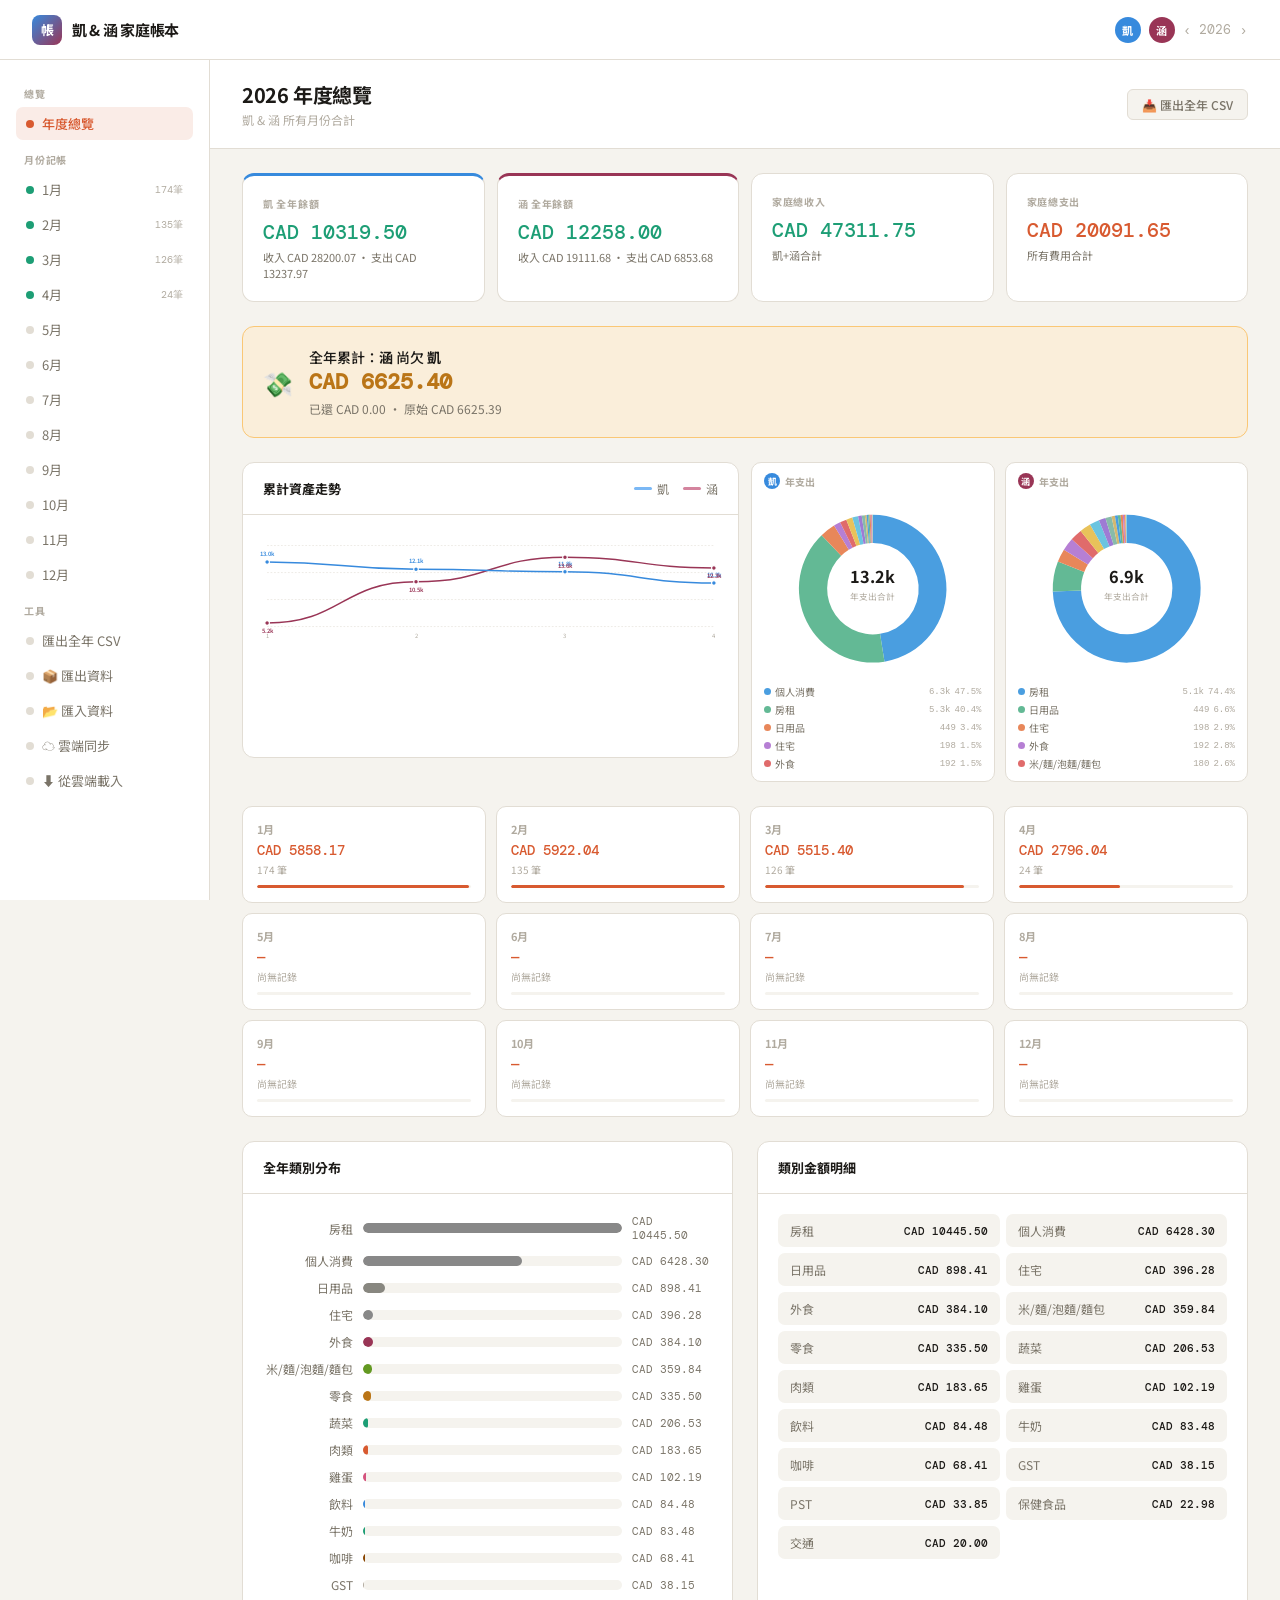
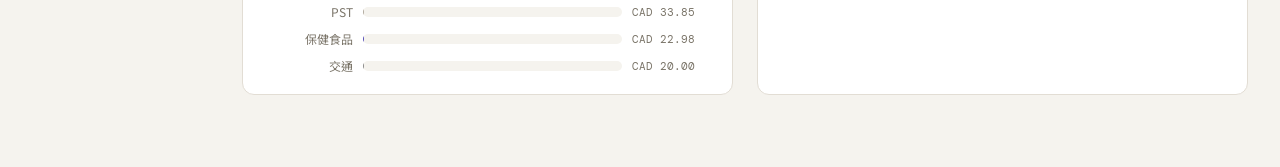
==== commit c86422a3: "add: 4/10 Walmart shopping (shared, paid by kai)" ====
--- a/index.html
+++ b/index.html
@@ -1032,6 +1032,18 @@
 /* ── 2026-04 住宅 ── */
 _k(446,'2026-04-01','凱凱房租',1,1376.00,'房租'),
 _hk(447,'2026-04-01','阿涵房租',1,1300.00,'房租'),
+_s(448,'2026-04-10','雞蛋30顆',1,10.18,'雞蛋'),
+_s(449,'2026-04-10','Doritos Sweet',1,3.27,'零食'),
+_s(450,'2026-04-10','奇多',1,5.47,'零食'),
+_s(451,'2026-04-10','Doritos Nach',1,5.47,'零食'),
+_s(452,'2026-04-10','可樂Zero（含押金+回收費）',1,2.65,'飲料'),
+_s(453,'2026-04-10','八道辣拌麵',1,3.47,'米/麵/泡麵/麵包'),
+_s(454,'2026-04-10','Soon牌拉麵',1,4.98,'米/麵/泡麵/麵包'),
+_s(455,'2026-04-10','馬鈴薯泡麵',1,4.98,'米/麵/泡麵/麵包'),
+_s(456,'2026-04-10','爆米花',1,3.97,'零食'),
+_s(457,'2026-04-10','義大利麵',1,2.98,'米/麵/泡麵/麵包'),
+_s(458,'2026-04-10','GST',1,0.84,'GST'),
+_s(459,'2026-04-10','PST',1,0.18,'PST'),
 ] : []);
 let incomes = JSON.parse(localStorage.getItem('hh_inc_'+currentYear)||'null') || (currentYear===2026 ? [
   {id:1,date:'2026-01-01',source:'期初餘額',amount:9068.41,who:'kai'},
@@ -2329,7 +2341,7 @@
 
   const makeLink = (store, en) => {
     const q = encodeURIComponent(en);
-    if (store === 'Walmart') return `https://www.walmart.ca/search?q=${q}&sort=price_asc`;
+    if (store === 'Walmart') return `https://www.walmart.ca/en/search?q=${q}`;
     if (store === 'Real Canadian Superstore') return `https://www.realcanadiansuperstore.ca/en/search?search-bar=${q}`;
     if (store === 'T&T Supermarket') return `https://www.tntsupermarket.com/search#q=${q}`;
     if (store.includes('PriceSmart')) return `https://www.pricesmartfoods.com/sm/pickup/rsid/2274/results?q=${q}&sort=price-asc`;
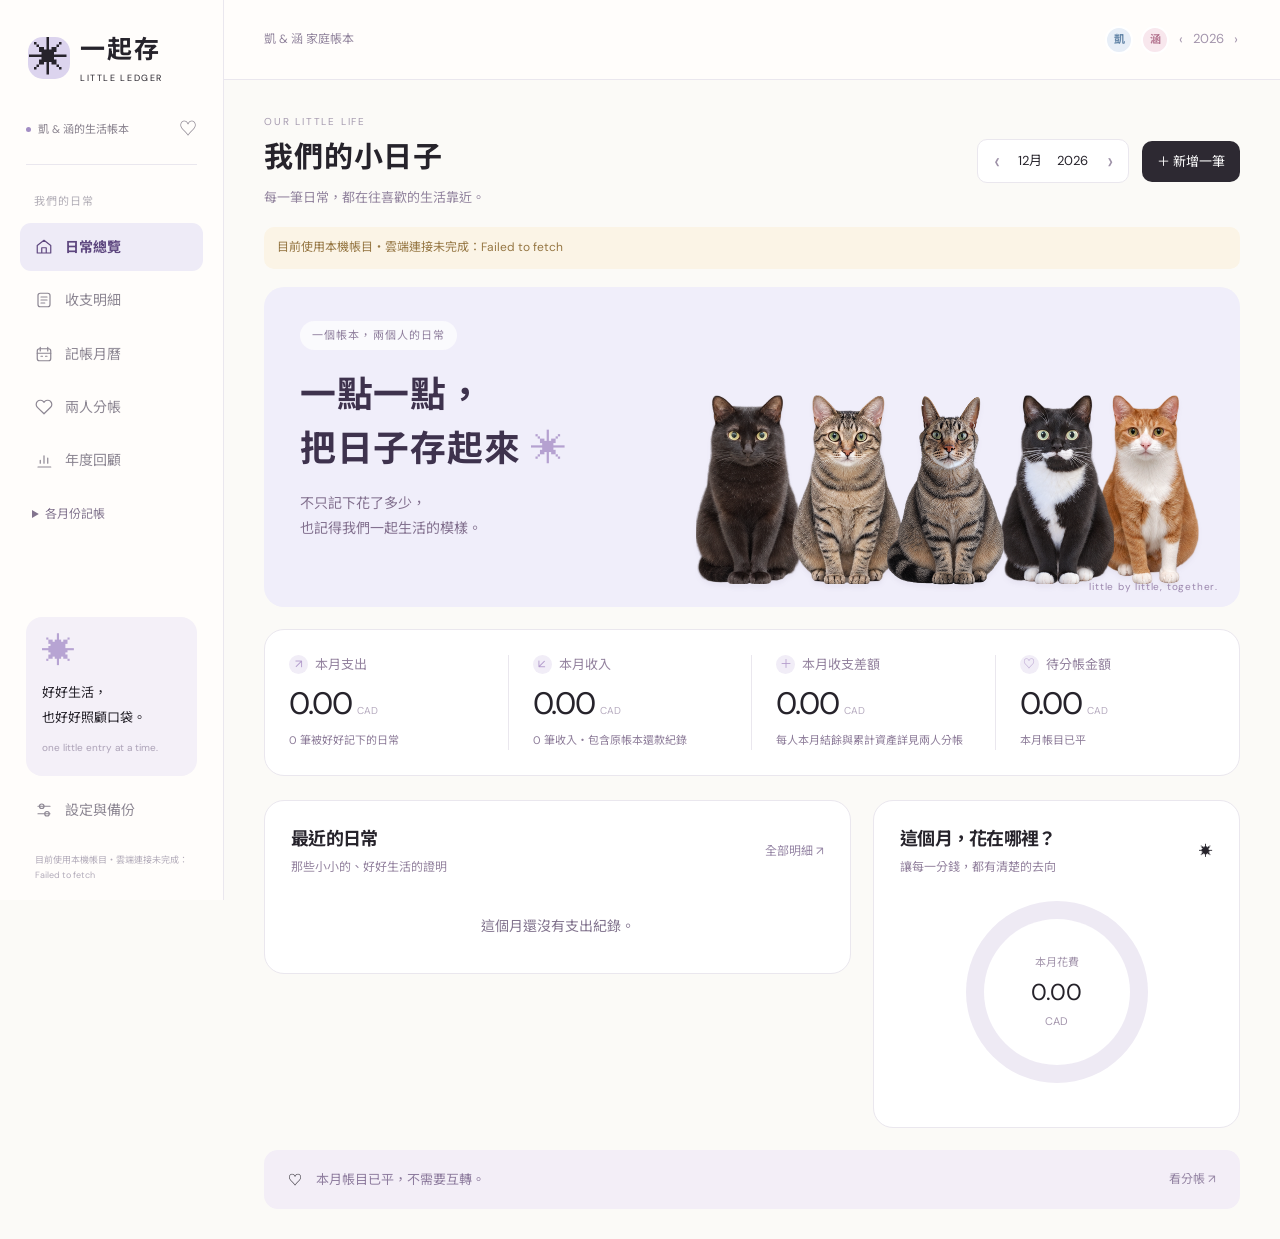
==== commit 7d8c568a: "Apply Little Ledger UI while preserving original accounts and cloud sync" ====
--- a/index.html
+++ b/index.html
@@ -143,6 +143,23 @@
 .tbl-sub td{background:var(--bg);font-size:12px;color:var(--text2);}
 .tbl-grand td{font-weight:700;}
 .tbl-grand .mono{color:var(--accent);}
+.expense-select{width:17px;height:17px;margin:0;accent-color:var(--accent);cursor:pointer;flex-shrink:0;}
+.expense-date{display:flex;align-items:center;gap:10px;white-space:nowrap;}
+.expense-selected td{background:var(--accent-light);}
+.bulk-toolbar{display:flex;align-items:center;flex-wrap:wrap;gap:10px;padding:12px 20px;border-bottom:1px solid var(--border);background:var(--bg);font-size:12px;}
+.bulk-toolbar .bulk-hint{color:var(--text2);flex:1;min-width:180px;}
+.bulk-toolbar button:disabled{opacity:.45;cursor:not-allowed;}
+.bulk-summary{color:var(--text2);font-size:13px;line-height:1.8;margin-bottom:16px;}
+.bulk-preview{font-size:13px;line-height:1.8;margin-top:12px;color:var(--text2);}
+.bulk-error{color:#B42318;font-size:13px;line-height:1.6;margin-top:10px;}
+.bulk-modal .modal-title{margin-bottom:12px;}
+.expense-tools{display:flex;align-items:center;flex-wrap:wrap;gap:6px;max-width:100%;}
+.expense-tools .search-input{width:220px;max-width:100%;min-width:0;flex:1 1 180px;}
+.expense-tools .view-toggle{flex-shrink:0;}
+.expense-tools .hdr-btn{white-space:nowrap;}
+.expense-table{min-width:900px;}
+.expense-table td:nth-child(2){min-width:120px;}
+@media(max-width:768px){.expense-tools{width:100%;}.expense-table{min-width:620px;}}
 
 /* ── Badges ── */
 .badge{display:inline-block;font-size:10px;font-weight:700;letter-spacing:0.03em;padding:3px 8px;border-radius:20px;white-space:nowrap;}
@@ -334,6 +351,10 @@
 .mob-nav-btn{padding:6px 12px;border-radius:6px;font-size:12px;cursor:pointer;border:none;background:none;color:var(--text2);font-family:inherit;white-space:nowrap;}
 .mob-nav-btn.active{background:var(--accent-light);color:var(--accent);font-weight:500;}
 </style>
+<link rel="stylesheet" href="little-theme.css">
+<link rel="stylesheet" href="legacy-adapter.css">
+<link rel="icon" href="assets/favicon.svg">
+<meta name="theme-color" content="#eeebf7">
 </head>
 <body>
 
@@ -352,14 +373,24 @@
 </header>
 
 <div class="layout">
-  <aside class="sidebar">
-    <div class="nav-section">總覽</div>
-    <button class="nav-item active" onclick="showPanel('year',this)">
-      <div class="nav-dot"></div>年度總覽
-    </button>
-
-    <div class="nav-section">月份記帳</div>
-    <button class="nav-item" onclick="showPanel('m01',this)" id="nav-m01"><div class="nav-dot"></div>1月<span class="nav-badge" id="cnt-m01"></span></button>
+  <aside class="sidebar ll-sidebar"><svg class="icon-library" xmlns="http://www.w3.org/2000/svg" aria-hidden="true">
+    <symbol id="i-home" viewBox="0 0 24 24"><path d="m3 10 9-7 9 7v10H3zM9 20v-7h6v7"/></symbol>
+    <symbol id="i-list" viewBox="0 0 24 24"><rect x="4" y="3" width="16" height="18" rx="3"/><path d="M8 8h8M8 12h8M8 16h5"/></symbol>
+    <symbol id="i-calendar" viewBox="0 0 24 24"><rect x="3" y="5" width="18" height="16" rx="3"/><path d="M7 3v5M17 3v5M3 11h18M8 15h2M14 15h2"/></symbol>
+    <symbol id="i-heart" viewBox="0 0 24 24"><path d="M20.8 4.6a5.5 5.5 0 0 0-7.8 0L12 5.7l-1-1.1a5.5 5.5 0 0 0-7.8 7.8L12 21l8.8-8.6a5.5 5.5 0 0 0 0-7.8Z"/></symbol>
+    <symbol id="i-chart" viewBox="0 0 24 24"><path d="M4 20h17M7 15v-4M12 15V5M17 15V8"/></symbol>
+    <symbol id="i-settings" viewBox="0 0 24 24"><path d="M4 7h16M4 17h16"/><circle cx="9" cy="7" r="3"/><circle cx="16" cy="17" r="3"/></symbol>
+    <symbol id="i-plus" viewBox="0 0 24 24"><path d="M12 5v14M5 12h14"/></symbol>
+    <symbol id="i-search" viewBox="0 0 24 24"><circle cx="10.5" cy="10.5" r="6.5"/><path d="m16 16 4.5 4.5"/></symbol>
+    <symbol id="i-arrow" viewBox="0 0 24 24"><path d="M5 12h14m-6-6 6 6-6 6"/></symbol>
+    <symbol id="i-chevron" viewBox="0 0 24 24"><path d="m9 5 7 7-7 7"/></symbol>
+    <symbol id="i-close" viewBox="0 0 24 24"><path d="m6 6 12 12M6 18 18 6"/></symbol>
+    <symbol id="i-down" viewBox="0 0 24 24"><path d="M12 3v12m-5-5 5 5 5-5M4 16v5h16v-5"/></symbol>
+    <symbol id="i-check" viewBox="0 0 24 24"><path d="m5 12 4 4L19 6"/></symbol>
+    <symbol id="i-edit" viewBox="0 0 24 24"><path d="m14 4 6 6M4 20l5-1L21 7l-5-5L4 14z"/></symbol>
+    <symbol id="i-trash" viewBox="0 0 24 24"><path d="M3 6h18M9 6V3h6v3M6 6l1 15h10l1-15M10 10v7M14 10v7"/></symbol>
+    <symbol id="i-cloud" viewBox="0 0 24 24"><path d="M6 18a5 5 0 0 1-1-9 7 7 0 0 1 13-2 5.5 5.5 0 0 1 0 11M12 12v9m-3-6 3-3 3 3"/></symbol>
+  </svg><a class="brand" href="#overview" onclick="event.preventDefault();llNavigate('overview')"><span class="brand-mark">✳</span><span>一起存<small>LITTLE LEDGER</small></span></a><div class="workspace-label"><span class="tiny-dot"></span>凱 &amp; 涵的生活帳本<span class="workspace-heart">♡</span></div><p class="nav-caption">我們的日常</p><nav><button class="nav-item" data-ll-page="overview" onclick="llNavigate('overview')"><svg class="icon"><use href="#i-home"/></svg><span>日常總覽</span></button><button class="nav-item" data-ll-page="records" onclick="llNavigate('records')"><svg class="icon"><use href="#i-list"/></svg><span>收支明細</span></button><button class="nav-item" data-ll-page="calendar" onclick="llNavigate('calendar')"><svg class="icon"><use href="#i-calendar"/></svg><span>記帳月曆</span></button><button class="nav-item" data-ll-page="settlement" onclick="llNavigate('settlement')"><svg class="icon"><use href="#i-heart"/></svg><span>兩人分帳</span></button><button class="nav-item" data-ll-page="year" onclick="llNavigate('year')"><svg class="icon"><use href="#i-chart"/></svg><span>年度回顧</span></button></nav><details class="ll-month-links"><summary>各月份記帳</summary><button class="nav-item" onclick="showPanel('m01',this)" id="nav-m01"><div class="nav-dot"></div>1月<span class="nav-badge" id="cnt-m01"></span></button>
     <button class="nav-item" onclick="showPanel('m02',this)" id="nav-m02"><div class="nav-dot"></div>2月<span class="nav-badge" id="cnt-m02"></span></button>
     <button class="nav-item" onclick="showPanel('m03',this)" id="nav-m03"><div class="nav-dot"></div>3月<span class="nav-badge" id="cnt-m03"></span></button>
     <button class="nav-item" onclick="showPanel('m04',this)" id="nav-m04"><div class="nav-dot"></div>4月<span class="nav-badge" id="cnt-m04"></span></button>
@@ -372,16 +403,18 @@
     <button class="nav-item" onclick="showPanel('m11',this)" id="nav-m11"><div class="nav-dot"></div>11月<span class="nav-badge" id="cnt-m11"></span></button>
     <button class="nav-item" onclick="showPanel('m12',this)" id="nav-m12"><div class="nav-dot"></div>12月<span class="nav-badge" id="cnt-m12"></span></button>
 
-    <div class="nav-section">工具</div>
-    <button class="nav-item" onclick="exportCSV()"><div class="nav-dot"></div>匯出全年 CSV</button>
+    </details><div class="sidebar-bottom"><div class="sidebar-note"><span class="note-spark">✴</span><p>好好生活，<br>也好好照顧口袋。</p><small>one little entry at a time.</small></div><button class="nav-item" data-ll-page="settings" onclick="llNavigate('settings')"><svg class="icon"><use href="#i-settings"/></svg><span>設定與備份</span></button><small class="sidebar-sign" id="ll-save-indicator">原帳本資料・雲端同步</small></div></aside>
+
+  <main class="main" id="ll-main"><div id="ll-heading" class="page-heading"><div><p class="eyebrow" id="ll-eyebrow">OUR LITTLE LIFE</p><h1 id="ll-title">我們的小日子</h1><p class="page-description" id="ll-description">每一筆日常，都在往喜歡的生活靠近。</p></div><div class="heading-actions"><div class="period-picker"><button class="icon-button" onclick="llShiftMonth(-1)" aria-label="上一個月">‹</button><select id="ll-month" aria-label="月份" onchange="llChangeMonth(this.value)"><option value="01">1月</option><option value="02">2月</option><option value="03">3月</option><option value="04">4月</option><option value="05">5月</option><option value="06">6月</option><option value="07">7月</option><option value="08">8月</option><option value="09">9月</option><option value="10">10月</option><option value="11">11月</option><option value="12">12月</option></select><select id="ll-year" aria-label="年度" onchange="llChangeYear(this.value)"></select><button class="icon-button" onclick="llShiftMonth(1)" aria-label="下一個月">›</button></div><button class="button primary" onclick="llOpenAdd('expense')">＋ 新增一筆</button></div></div>
+<div id="ll-cloud-status" role="status" class="ll-cloud-status">正在確認雲端資料…</div>
+<div id="panel-overview" class="panel"><section class="hero"><div class="hero-copy"><span class="hero-pill">一個帳本，兩個人的日常</span><h2>一點一點，<br>把日子存起來 <em>✳</em></h2><p>不只記下花了多少，<br>也記得我們一起生活的模樣。</p></div><div class="cat-family" role="img" aria-label="五隻貓咪並排陪你記帳，會隨滑鼠自然轉頭"><span class="cat-portrait cat-1" data-cat="1"><canvas class="cat-motion" width="512" height="768" aria-hidden="true"></canvas></span><span class="cat-portrait cat-2" data-cat="2"><canvas class="cat-motion" width="512" height="768" aria-hidden="true"></canvas></span><span class="cat-portrait cat-3" data-cat="3"><canvas class="cat-motion" width="512" height="768" aria-hidden="true"></canvas></span><span class="cat-portrait cat-4" data-cat="4"><canvas class="cat-motion" width="512" height="768" aria-hidden="true"></canvas></span><span class="cat-portrait cat-5" data-cat="5"><canvas class="cat-motion" width="512" height="768" aria-hidden="true"></canvas></span></div><span class="hero-script">little by little, together.</span></section><section class="metrics" id="ll-metrics" aria-label="本月收支摘要"></section><div class="dashboard-grid"><section class="ll-card"><header><div><h2>最近的日常</h2><p>那些小小的、好好生活的證明</p></div><button class="text-button" onclick="llNavigate('records')">全部明細 ↗</button></header><div id="ll-recent"></div></section><section class="ll-card"><header><div><h2>這個月，花在哪裡？</h2><p>讓每一分錢，都有清楚的去向</p></div><span>✴</span></header><div id="ll-categories"></div></section></div><div class="together-strip"><span>♡</span><p id="ll-settle-text"></p><button class="text-button" onclick="llNavigate('settlement')">看分帳 ↗</button></div></div>
+<div id="panel-settings" class="panel"><div class="ll-mobile-pages"><button class="nav-item" data-ll-page="settlement" onclick="llNavigate('settlement')"><svg class="icon"><use href="#i-heart"/></svg><span>兩人分帳</span></button><button class="nav-item" data-ll-page="year" onclick="llNavigate('year')"><svg class="icon"><use href="#i-chart"/></svg><span>年度回顧</span></button></div><div class="settings-grid"><section class="ll-card"><header><div><h2>備份與雲端同步</h2><p>沿用原帳本的完整資料格式與雲端服務</p></div></header><div class="ll-tools"><button class="nav-item" onclick="exportCSV()"><div class="nav-dot"></div>匯出全年 CSV</button>
     <button class="nav-item" onclick="exportJSON()"><div class="nav-dot"></div>📦 匯出資料</button>
     <button class="nav-item" onclick="importJSONTrigger()"><div class="nav-dot"></div>📂 匯入資料</button>
     <input type="file" id="import-json-input" accept=".json" style="display:none" onchange="importJSON(this)">
     <button class="nav-item" onclick="cloudSync()" id="sync-btn"><div class="nav-dot"></div>☁️ 雲端同步</button>
     <button class="nav-item" onclick="cloudLoad()" id="load-btn"><div class="nav-dot"></div>⬇️ 從雲端載入</button>
-  </aside>
-
-  <main class="main">
+  </div><div class="ll-sync-url"><label for="ll-sync-url">Google Apps Script 同步服務網址</label><input type="url" id="ll-sync-url" autocomplete="off"><button class="button subtle" onclick="llSaveCloudUrl()">儲存同步網址</button><p>電腦記帳後按「雲端同步」，手機開啟原網址即可查看。若有尚未上傳的本機變更，會先保留並提示，不會自動覆蓋。</p></div></section><section class="ll-card"><header><div><h2>帳本分類</h2><p>原帳本的自訂分類完整保留</p></div></header><div id="ll-cats" class="category-settings"></div><div class="ll-restore-tools"><button class="button subtle" onclick="llExportSafety()">下載更新前自動備份</button><button class="button subtle" onclick="llRestoreSafety()">還原最近一次自動備份</button></div></section></div></div>
     <!-- 年度總覽 -->
     <div id="panel-year" class="panel active">
       <div class="page-header">
@@ -442,7 +475,7 @@
 <div class="toast" id="toast"></div>
 
 <!-- Mobile bottom nav -->
-<nav class="mob-nav" id="mob-nav">
+<nav class="mob-nav ll-old-mob-nav" id="mob-nav">
   <div class="mob-nav-inner">
     <button class="mob-nav-btn active" onclick="showPanel('year',this)" id="mobnav-year">年度</button>
     <button class="mob-nav-btn" onclick="showPanel('m01',this)" id="mobnav-m01">1月</button>
@@ -459,6 +492,25 @@
     <button class="mob-nav-btn" onclick="showPanel('m12',this)" id="mobnav-m12">12月</button>
   </div>
 </nav>
+
+<!-- ── Bulk Expense Date Modal ── -->
+<div class="modal-overlay" id="bulk-date-modal" onclick="if(event.target===this)closeBulkDate()">
+  <form class="modal bulk-modal" style="width:460px" role="dialog" aria-modal="true" aria-labelledby="bulk-date-title" aria-describedby="bulk-date-summary" onsubmit="event.preventDefault();saveBulkDate()">
+    <div class="modal-title" id="bulk-date-title">批次更改日期</div>
+    <p class="bulk-summary" id="bulk-date-summary"></p>
+    <div class="fgroup">
+      <label class="fl" for="bulk-date-input">統一改為</label>
+      <input type="date" id="bulk-date-input" required oninput="updateBulkDatePreview()" aria-describedby="bulk-date-preview bulk-date-error">
+    </div>
+    <p class="bulk-preview" id="bulk-date-preview" aria-live="polite"></p>
+    <p class="bulk-preview">更改後請按「雲端同步」，避免下次載入舊日期。</p>
+    <p class="bulk-error" id="bulk-date-error" role="alert"></p>
+    <div class="modal-footer">
+      <button type="button" class="btn btn-secondary" onclick="closeBulkDate()">取消</button>
+      <button type="submit" class="btn btn-primary" id="bulk-date-save">確認更改</button>
+    </div>
+  </form>
+</div>
 
 <!-- ── Edit Expense Modal ── -->
 <div class="modal-overlay" id="edit-exp-modal" onclick="if(event.target===this)closeEditExp()">
@@ -1194,8 +1246,8 @@
   <div class="section">
     <div class="section-header">
       <div class="section-title">${name} 支出明細</div>
-      <div style="display:flex;align-items:center;gap:6px">
-        <input class="search-input" type="text" placeholder="🔍 搜尋品項..." oninput="filterTable('${mm}',this.value)" id="search-${mm}">
+      <div class="expense-tools">
+        <input class="search-input" type="text" placeholder="🔍 搜尋品項或日期..." aria-label="搜尋品項或日期" oninput="filterTable('${mm}',this.value)" id="search-${mm}">
         <div class="view-toggle">
           <button class="hdr-btn active" id="btn-list-${mm}" onclick="switchView('${mm}','list')">☰ 列表</button>
           <button class="hdr-btn" id="btn-cal-${mm}" onclick="switchView('${mm}','cal')">📅 日曆</button>
@@ -1203,9 +1255,15 @@
       </div>
     </div>
     <div id="list-view-${mm}">
+      <div class="bulk-toolbar">
+        <span id="bulk-count-${mm}" aria-live="polite">已選 0 筆</span>
+        <button type="button" class="btn btn-primary" id="bulk-edit-${mm}" onclick="openBulkDate('${mm}')" disabled>批次改日期</button>
+        <button type="button" class="btn btn-secondary" id="bulk-clear-${mm}" onclick="clearExpenseSelection('${mm}')" disabled>取消勾選</button>
+        <span class="bulk-hint">勾選左側方框；表頭可全選目前搜尋結果</span>
+      </div>
       <div class="tbl-wrap">
-        <table>
-          <thead><tr><th>日期</th><th>項目</th><th>分類</th><th>屬於</th><th>付款</th><th>數量</th><th>金額</th><th>GST</th><th>PST</th><th>小計</th><th></th></tr></thead>
+        <table class="expense-table">
+          <thead><tr><th><label class="expense-date"><input type="checkbox" class="expense-select" id="select-all-${mm}" aria-label="全選目前搜尋結果" onchange="selectVisibleExpenses('${mm}',this.checked)"><span>日期</span></label></th><th>項目</th><th>分類</th><th>屬於</th><th>付款</th><th>數量</th><th>金額</th><th>GST</th><th>PST</th><th>小計</th><th></th></tr></thead>
           <tbody id="tbl-${mm}"></tbody>
         </table>
         <div id="empty-${mm}" class="empty-state">尚無記錄，請在上方新增</div>
@@ -1329,8 +1387,8 @@
         :e.who==='han'?`<span class="who-chip who-han">涵的</span>`
         :`<span class="who-chip who-shared">共同</span>`;
       const paidLabel=e.paidBy==='kai'?`<span class="who-chip who-kai">凱付</span>`:`<span class="who-chip who-han">涵付</span>`;
-      return `<tr>
-        <td>${e.date}</td>
+      return `<tr data-expense-id="${e.id}">
+        <td><label class="expense-date"><input type="checkbox" class="expense-select" aria-label="選取支出 ${e.id}" onchange="toggleExpenseSelection('${mm}',${e.id},this.checked)"><span>${e.date}</span></label></td>
         <td style="font-weight:500">${e.name}${e.note?'<br><span style="font-size:11px;color:var(--text3)">'+e.note+'</span>':''}</td>
         <td><span class="badge ${BADGE[e.cat]||'b-daily'}">${e.cat}</span></td>
         <td>${whoLabel}</td><td>${paidLabel}</td>
@@ -1350,6 +1408,8 @@
       <tr class="tbl-grand"><td colspan="9" style="text-align:right;padding-right:14px">月支出合計</td><td class="mono">${fmtCad(allTotal)}</td><td></td></tr>`;
   }
 
+  filterTable(mm,document.getElementById('search-'+mm).value);
+
   const bycat={};
   exps.forEach(e=>{bycat[e.cat]=(bycat[e.cat]||0)+total(e);});
   const sc=Object.entries(bycat).sort((a,b)=>b[1]-a[1]);
@@ -1367,6 +1427,8 @@
 
 /* ──────── Year Switch ──────── */
 function switchYear(delta){
+  closeBulkDate();
+  expenseSelections.clear();
   saveExp(); saveInc();
   currentYear += delta;
   localStorage.setItem('hh_cur_year', currentYear);
@@ -1383,12 +1445,141 @@
   // Re-render all panels
   ['01','02','03','04','05','06','07','08','09','10','11','12'].forEach(m=>{
     const p=document.getElementById('panel-m'+m);
-    if(p) p.innerHTML='';
+    if(p){p.innerHTML='';delete p.dataset.built;}
   });
   showPanel('year', document.querySelector('.nav-item'));
   renderYear();
   showToast(currentYear+' 年資料已載入');
 }
+
+/* ──────── Bulk Expense Date ──────── */
+const expenseSelections=new Map();
+let bulkDateEdit=null;
+let bulkDateReturnFocus=null;
+
+function selectedExpenseIds(mm){
+  if(!expenseSelections.has(mm))expenseSelections.set(mm,new Set());
+  return expenseSelections.get(mm);
+}
+function visibleExpenseRows(mm){
+  return [...document.querySelectorAll('#tbl-'+mm+' tr[data-expense-id]')]
+    .filter(row=>row.style.display!=='none');
+}
+function updateExpenseSelection(mm){
+  const selected=selectedExpenseIds(mm);
+  const rows=visibleExpenseRows(mm);
+  const visibleIds=new Set(rows.map(row=>Number(row.dataset.expenseId)));
+  // Hidden and removed rows cannot remain selected for a batch operation.
+  for(const id of selected)if(!visibleIds.has(id))selected.delete(id);
+  document.querySelectorAll('#tbl-'+mm+' tr[data-expense-id]').forEach(row=>{
+    const checked=selected.has(Number(row.dataset.expenseId));
+    row.querySelector('.expense-select').checked=checked;
+    row.classList.toggle('expense-selected',checked);
+  });
+  const all=document.getElementById('select-all-'+mm);
+  all.checked=rows.length>0&&selected.size===rows.length;
+  all.indeterminate=selected.size>0&&selected.size<rows.length;
+  all.disabled=rows.length===0;
+  document.getElementById('bulk-count-'+mm).textContent='已選 '+selected.size+' 筆';
+  document.getElementById('bulk-edit-'+mm).disabled=selected.size===0;
+  document.getElementById('bulk-clear-'+mm).disabled=selected.size===0;
+}
+function toggleExpenseSelection(mm,id,checked){
+  const selected=selectedExpenseIds(mm);
+  if(checked)selected.add(id);else selected.delete(id);
+  updateExpenseSelection(mm);
+}
+function selectVisibleExpenses(mm,checked){
+  const selected=selectedExpenseIds(mm);
+  selected.clear();
+  if(checked)visibleExpenseRows(mm).forEach(row=>selected.add(Number(row.dataset.expenseId)));
+  updateExpenseSelection(mm);
+}
+function clearExpenseSelection(mm){
+  selectedExpenseIds(mm).clear();
+  updateExpenseSelection(mm);
+}
+function openBulkDate(mm){
+  updateExpenseSelection(mm);
+  const ids=selectedExpenseIds(mm);
+  const records=monthExp(mm).filter(e=>ids.has(e.id));
+  if(!records.length)return;
+  bulkDateEdit={mm,year:currentYear,records:records.map(e=>({id:e.id,date:e.date}))};
+  bulkDateReturnFocus=document.activeElement;
+  const dates=[...new Set(records.map(e=>e.date))].sort();
+  document.getElementById('bulk-date-summary').textContent='已選 '+records.length+' 筆支出，原日期：'+
+    (dates.length===1?dates[0]:dates[0]+' ～ '+dates[dates.length-1]+'（共 '+dates.length+' 個日期）')+'。只會更改日期，金額與其他內容維持不變。';
+  const input=document.getElementById('bulk-date-input');
+  input.min=currentYear+'-01-01';
+  input.max=currentYear+'-12-31';
+  input.value=dates.length===1?dates[0]:'';
+  document.getElementById('bulk-date-error').textContent='';
+  document.getElementById('bulk-date-modal').classList.add('open');
+  updateBulkDatePreview();
+  input.focus();
+}
+function closeBulkDate(){
+  document.getElementById('bulk-date-modal').classList.remove('open');
+  bulkDateEdit=null;
+  if(bulkDateReturnFocus&&bulkDateReturnFocus.isConnected)bulkDateReturnFocus.focus();
+  bulkDateReturnFocus=null;
+}
+function validBulkDate(date,year){
+  if(!/^\d{4}-\d{2}-\d{2}$/.test(date)||date.slice(0,4)!==String(year))return false;
+  const parsed=new Date(date+'T12:00:00Z');
+  return !isNaN(parsed.getTime())&&parsed.toISOString().slice(0,10)===date;
+}
+function updateBulkDatePreview(){
+  if(!bulkDateEdit)return;
+  const date=document.getElementById('bulk-date-input').value;
+  const valid=validBulkDate(date,bulkDateEdit.year);
+  document.getElementById('bulk-date-save').disabled=!valid;
+  document.getElementById('bulk-date-error').textContent='';
+  document.getElementById('bulk-date-preview').textContent=valid
+    ? '將把 '+bulkDateEdit.records.length+' 筆支出統一改為 '+date+'。'+
+      (date.slice(5,7)!==bulkDateEdit.mm?'這些明細將移至 '+Number(date.slice(5,7))+' 月，月統計會一併更新。':'')
+    : '請選擇 '+bulkDateEdit.year+' 年內的日期，可跨月份更改。';
+}
+function saveBulkDate(){
+  if(!bulkDateEdit)return;
+  const {mm,year,records}=bulkDateEdit;
+  const date=document.getElementById('bulk-date-input').value;
+  const error=document.getElementById('bulk-date-error');
+  if(!validBulkDate(date,year)){
+    error.textContent='請選擇 '+year+' 年內的有效日期。';return;
+  }
+  const currentRecords=new Map(expenses.map(e=>[e.id,e]));
+  if(currentYear!==year||records.some(e=>!currentRecords.has(e.id)||currentRecords.get(e.id).date!==e.date)){
+    error.textContent='選取的資料已變更，請取消後重新勾選。';return;
+  }
+  const ids=new Set(records.map(e=>e.id));
+  const updated=expenses.map(e=>ids.has(e.id)?{...e,date}:e);
+  try{
+    localStorage.setItem('hh_exp_'+year,JSON.stringify(updated));
+  }catch(err){
+    error.textContent='儲存失敗，日期尚未更改。請確認瀏覽器有可用的儲存空間後重試。';return;
+  }
+  expenses=updated;
+  selectedExpenseIds(mm).clear();
+  closeBulkDate();
+  // Cross-month moves also affect later months' cumulative balances and calendars.
+  MONTHS.forEach(m=>{
+    if(document.getElementById('panel-m'+m).dataset.built){
+      renderMonth(m);
+      if(document.getElementById('cal-view-'+m).style.display!=='none')renderCalendar(m);
+    }
+  });
+  renderYear();
+  showToast('✓ 已更改 '+records.length+' 筆日期為 '+date+'，請記得雲端同步');
+}
+document.getElementById('bulk-date-modal').addEventListener('keydown',event=>{
+  if(event.key==='Escape'){event.preventDefault();closeBulkDate();return;}
+  if(event.key!=='Tab')return;
+  const controls=[...event.currentTarget.querySelectorAll('input,button')].filter(el=>!el.disabled);
+  const first=controls[0],last=controls[controls.length-1];
+  if(event.shiftKey&&document.activeElement===first){event.preventDefault();last.focus();}
+  else if(!event.shiftKey&&document.activeElement===last){event.preventDefault();first.focus();}
+});
 
 /* ──────── Search ──────── */
 function filterTable(mm, q){
@@ -1397,6 +1588,10 @@
   const rows=tbody.querySelectorAll('tr:not(.tbl-sub):not(.tbl-grand)');
   const kw=q.trim().toLowerCase();
   rows.forEach(tr=>{tr.style.display=(!kw||tr.textContent.toLowerCase().includes(kw))?'':'none';});
+  const empty=document.getElementById('empty-'+mm);
+  empty.textContent=rows.length?'沒有符合搜尋的明細':'尚無記錄，請在上方新增';
+  empty.style.display=[...rows].some(row=>row.style.display!=='none')?'none':'block';
+  updateExpenseSelection(mm);
 }
 
 /* ──────── Settlement Mark ──────── */
@@ -2130,29 +2325,7 @@
 }
 
 /* ──────── Auto Cloud Load on Start ──────── */
-(async function autoLoad(){
-  try{
-    const r=await fetch(SYNC_URL);
-    const d=await r.json();
-    if(d.ok && d.data){
-      for(const key in d.data){
-        if(key && d.data[key]!==undefined) localStorage.setItem(key,d.data[key]);
-      }
-      expenses=JSON.parse(localStorage.getItem('hh_exp_'+currentYear)||'[]');
-      incomes=JSON.parse(localStorage.getItem('hh_inc_'+currentYear)||'[]');
-      nextExpId=expenses.length?Math.max(...expenses.map(e=>e.id))+1:1;
-      nextIncId=incomes.length?Math.max(...incomes.map(i=>i.id))+1:1;
-    }
-  }catch(e){}
-  renderYear();
-  MONTHS.forEach(mm=>{
-    const e=monthExp(mm),i=monthInc(mm);
-    if(e.length||i.length){
-      document.getElementById('nav-m'+mm).classList.add('has-data');
-      document.getElementById('cnt-m'+mm).textContent=e.length?e.length+'筆':'';
-    }
-  });
-})();
+/* Cloud startup is handled by ledger-bridge.js with unsynced-data protection. */
 
 /* ──────── Init ──────── */
 renderYear();
@@ -2495,5 +2668,6 @@
   setTimeout(initDealBar, 800);
 });
 </script>
-</body>
+<div class="modal-overlay" id="ll-add-modal" onclick="if(event.target===this)llCloseAdd()"><div class="modal"><div class="modal-title"><span id="ll-add-title">新增一筆</span><button class="icon-button" style="margin-left:auto" onclick="llCloseAdd()" aria-label="關閉新增視窗">✕</button></div><div class="segmented ll-entry-tabs"><button onclick="llOpenAdd('expense')">支出</button><button onclick="llOpenAdd('income')">收入</button></div><div id="ll-add-host"></div></div></div><nav class="mobile-nav ll-mobile" aria-label="手機導覽"><button class="nav-item" data-ll-page="overview" onclick="llNavigate('overview')"><svg class="icon"><use href="#i-home"/></svg><span>總覽</span></button><button class="nav-item" data-ll-page="records" onclick="llNavigate('records')"><svg class="icon"><use href="#i-list"/></svg><span>明細</span></button><button class="ll-mobile-add" aria-label="新增一筆" onclick="llOpenAdd('expense')">＋</button><button class="nav-item" data-ll-page="calendar" onclick="llNavigate('calendar')"><svg class="icon"><use href="#i-calendar"/></svg><span>月曆</span></button><button class="nav-item" data-ll-page="settings" onclick="llNavigate('settings')"><svg class="icon"><use href="#i-settings"/></svg><span>更多</span></button></nav><script src="ledger-data.js"></script><script src="ledger-bridge.js"></script><script src="cat-painter.js"></script><script src="companion.js"></script></body>
 </html>
+
--- a/little-theme.css
+++ b/little-theme.css
@@ -0,0 +1,47 @@
+@font-face{font-family:DM;src:url(assets/dm-sans.woff2) format('woff2');font-weight:400;font-display:swap}
+@font-face{font-family:Epilogue;src:url(assets/epilogue-black.woff2) format('woff2');font-weight:900;font-display:swap}
+:root{--paper:#fbfaf7;--white:#fff;--ink:#26232b;--muted:#8d8993;--line:#eae7ee;--purple:#8c77bc;--purple-dark:#5e477f;--lavender:#eeebf7;--lavender2:#dcd4ee;--pink:#f9e6ea;--green:#4b7965;--blue:#e5edf7;--radius:20px;font-family:DM,'PingFang TC','Microsoft JhengHei',sans-serif;color:var(--ink);background:var(--paper);font-synthesis:none;line-height:1.5}
+*{box-sizing:border-box}body{margin:0}button,input,select,textarea{font:inherit}button,a,input,select,summary{-webkit-tap-highlight-color:transparent}button{cursor:pointer;color:inherit}button{border:0;background:none}a{color:inherit;text-decoration:none}button:disabled{opacity:.4;cursor:not-allowed}button:not(:disabled),a,input,select{transition:background .18s,color .18s,border-color .18s}button:focus-visible,a:focus-visible,input:focus-visible,select:focus-visible,summary:focus-visible{outline:3px solid #ad99d3;outline-offset:4px}h1,h2,h3,p{margin:0}h1,h2,h3{letter-spacing:-.04em}h2{font-size:19px;font-weight:700}h3{font-size:15px}svg.icon{width:20px;height:20px;fill:none;stroke:currentColor;stroke-width:1.6;stroke-linecap:round;stroke-linejoin:round;flex-shrink:0}.flipped{transform:rotate(180deg)}.icon-library{position:absolute;width:0;height:0;overflow:hidden}.skip{position:fixed;left:20px;top:-100px;background:var(--ink);color:white;z-index:100;padding:12px 20px;border-radius:12px}.skip:focus{top:12px}.muted{color:var(--muted);font-size:13px;line-height:1.8}.sidebar{width:224px;height:100vh;position:fixed;inset:0 auto 0 0;background:#fffdfb;border-right:1px solid var(--line);padding:34px 20px 20px;display:flex;flex-direction:column;z-index:10}.brand{display:flex;align-items:center;gap:10px;padding:0 8px;font-size:25px;letter-spacing:.07em;font-weight:700}.brand-mark{width:42px;height:42px;border-radius:15px;background:var(--lavender2);font-size:40px;line-height:42px;text-align:center;letter-spacing:0;font-weight:400}.brand small{font-family:DM,sans-serif;display:block;font-size:8px;letter-spacing:.18em;margin-top:1px;font-weight:400}.workspace-label{display:flex;align-items:center;gap:7px;font-size:10px;color:#88818d;margin:30px 6px 28px;padding-bottom:20px;border-bottom:1px solid var(--line);white-space:nowrap}.tiny-dot{width:5px;height:5px;background:#a28dc4;border-radius:50%}.workspace-heart{font-size:18px;margin-left:auto}.nav-caption{color:#b2aeb7;font-size:10px;padding:0 14px;margin-bottom:12px;letter-spacing:.08em}.nav-item{display:flex;align-items:center;gap:12px;padding:13px 15px;width:100%;font-size:13px;color:#8d8793;margin-bottom:5px;border-radius:11px;text-align:left}.nav-item:hover{background:#f7f4fa;color:var(--ink)}.nav-item.active{background:var(--lavender);color:#5e477f;font-weight:700}.nav-item .icon{width:18px;height:18px}.nav-active-dot{width:5px;height:5px;border-radius:50%;background:#9c86bf;margin-left:auto}.nav-item:not(.active) .nav-active-dot{display:none}.sidebar-bottom{margin-top:auto;padding-top:30px}.sidebar-note{padding:18px 16px 20px;margin:0 6px 16px;background:#f4f0f8;border-radius:16px}.note-spark{font-size:34px;line-height:1;color:#b7a4d3;display:block;margin-bottom:12px}.sidebar-note p{font-size:12px;line-height:1.9}.sidebar-note small{font-size:8px;color:#aca2b7;display:block;margin-top:9px}.sidebar-sign{font-size:8px;color:#b3acba;display:flex;justify-content:space-between;padding:14px 15px 0}.sidebar-sign span{color:#c8b8d9}.app-shell{margin-left:224px}.topbar{height:80px;border-bottom:1px solid var(--line);display:flex;align-items:center;justify-content:space-between;padding:0 40px;background:#fffdfb}.breadcrumb{font-size:11px;color:#a19aa6;display:flex;align-items:center;gap:14px}.breadcrumb strong{font-weight:400;color:#4f4857}.breadcrumb span{color:#d4cfd8}.topbar-right{display:flex;align-items:center;gap:25px}.save-status{font-size:10px;color:#9d96a4;display:flex;align-items:center;gap:6px}.save-status>span{width:5px;height:5px;border-radius:50%;background:#9bb59c}.couple-avatars{display:flex;padding-right:3px}.avatar{width:32px;height:32px;display:inline-flex;align-items:center;justify-content:center;border-radius:50%;font-size:11px;flex-shrink:0;border:2px solid var(--white)}.avatar.kai{background:#e8edf5;color:#7588a6}.avatar.han{background:#f8e5e9;color:#b77e8c}.couple-avatars .avatar+.avatar{margin-left:-7px}.avatar.large{width:50px;height:50px;font-size:17px}.avatar.micro{width:25px;height:25px;font-size:9px;border:0}main{max-width:1600px;padding:34px 40px 0;margin:auto;min-height:calc(100vh - 80px)}.page-heading{display:flex;align-items:center;justify-content:space-between;gap:20px;margin-bottom:25px}.eyebrow{font-size:9px;letter-spacing:.18em;color:#a59aaf;margin-bottom:7px}.page-heading h1{font-size:28px;font-weight:700;letter-spacing:.03em;line-height:1.4}.page-description{font-size:11px;color:#a49ba9;margin-top:8px}.heading-actions{display:flex;align-items:center;gap:12px}.period-picker{display:flex;align-items:center;gap:3px;background:white;border:1px solid var(--line);border-radius:10px;padding:5px}.period-picker select{font-size:12px;appearance:none;border:0;background:none;padding:4px 5px;cursor:pointer;max-width:65px}.period-picker .icon-button{width:24px;height:28px}.period-picker .icon{width:14px;height:14px}.button{display:inline-flex;align-items:center;justify-content:center;gap:8px;padding:11px 17px;border-radius:10px;font-size:12px;line-height:1.5;white-space:nowrap;min-height:40px}.button.primary{background:#2d2932;color:white}.button.primary:hover{background:#584567}.button.subtle{background:#f5f2f7;border:1px solid var(--line);color:#81738b}.button.subtle:hover{background:#eae3f1}.button.white{background:white;color:var(--ink)}.button.small{padding:8px 12px;min-height:34px;font-size:11px}.button .icon{width:17px;height:17px}.icon-button{display:inline-flex;align-items:center;justify-content:center;width:34px;height:34px;border-radius:8px;color:#9e92a8;flex-shrink:0}.icon-button:hover{color:#5c4476;background:var(--lavender)}.text-button{color:#9585a4;font-size:11px;display:inline-flex;align-items:center;gap:8px;padding:5px 0}.text-button:hover{color:#3e2854}.text-button .icon{width:15px;height:15px}.demo-banner{background:#f2eef8;color:#9e8bad;display:flex;align-items:center;justify-content:space-between;padding:10px 16px;border-radius:9px;font-size:10px;margin-bottom:20px;gap:10px}.demo-banner b{font-weight:400;color:#766282}.demo-banner button{font-size:10px;white-space:nowrap;color:#7d6295;padding:0}.demo-banner button span{margin-left:6px}.demo-banner[hidden]{display:none}
+.hero{position:relative;min-height:270px;border-radius:var(--radius);overflow:hidden;background:#f0eefa;isolation:isolate;margin-bottom:22px}.hero-copy{position:relative;z-index:1;width:53%;padding:32px 36px 30px;pointer-events:none}.hero-pill{font-size:9px;letter-spacing:.1em;background:#ffffffb3;padding:5px 10px;border-radius:40px;display:inline-flex;color:#90809e;margin-bottom:18px}.hero h2{font-size:clamp(25px,2.8vw,43px);line-height:1.5;letter-spacing:.02em;color:#3e324d;font-weight:700}.hero h2 .little-star{display:inline-block;font-size:.8em;color:#b9a2d8;margin-left:10px;font-weight:400;vertical-align:top;transform:rotate(-10deg)}.hero p{font-size:11px;color:#9d8cac;line-height:1.8;margin-top:15px}.hero-video{position:absolute;right:0;top:0;width:55%;height:100%;z-index:0;pointer-events:none}.hero-video video{display:block;position:absolute;width:100%;height:100%;object-fit:cover;object-position:50% 58%;inset:0}.hero-script{position:absolute;right:24px;bottom:20px;font-size:9px;color:#a795b3;letter-spacing:.08em;z-index:1}.metrics{display:grid;grid-template-columns:repeat(4,1fr);background:white;border:1px solid var(--line);border-radius:var(--radius);padding:25px 0;margin-bottom:24px}.metric{padding:0 26px;border-right:1px solid var(--line);min-width:0}.metric:last-child{border:0}.metric-label{font-size:10px;color:#a49ba9;display:flex;align-items:center;gap:7px;margin-bottom:10px}.metric-symbol{display:inline-flex;align-items:center;justify-content:center;border-radius:50%;width:19px;height:19px;background:#f1edf7;color:#b29acb;font-size:12px}.metric-symbol.green{background:#edf3eb;color:#8d9f84}.metric-amount{font-size:clamp(20px,2.1vw,30px);line-height:1.25;letter-spacing:-.035em;font-variant-numeric:tabular-nums;white-space:nowrap}.metric-amount small{font-size:9px;color:#b6abbf;letter-spacing:0;margin-left:5px}.metric-foot{font-size:9px;color:#b1a7b8;margin-top:8px;min-height:14px}.metric-foot .green,.metric-amount.green{color:#7f9a82}.dashboard-grid{display:grid;grid-template-columns:minmax(0,1.6fr) minmax(265px,1fr);gap:22px}.panel{background:white;border:1px solid var(--line);border-radius:var(--radius);overflow:hidden}.panel-head{padding:23px 25px 18px;display:flex;align-items:center;justify-content:space-between;gap:12px}.panel-head h2{font-size:15px;letter-spacing:.015em;font-weight:700}.panel-head p{font-size:9px;color:#b0a6b7;margin-top:5px}.panel-body{padding:8px 25px 25px}.recent-list{padding:0 25px 9px}.recent-row{display:flex;align-items:center;gap:12px;padding:15px 0;border-bottom:1px solid #f3f0f5}.recent-row:last-child{border:0}.category-icon{width:36px;height:36px;display:flex;align-items:center;justify-content:center;border-radius:12px;background:#f2eef6;font-size:16px;flex-shrink:0}.recent-description{min-width:0}.recent-description strong{display:block;font-size:11px;font-weight:400;max-width:230px;overflow:hidden;text-overflow:ellipsis;white-space:nowrap}.recent-description small{font-size:9px;color:#b7adbd;display:block;margin-top:3px}.recent-row .recent-amount{margin-left:auto;text-align:right;flex-shrink:0}.recent-amount strong{font-size:13px;font-weight:400;letter-spacing:-.02em}.recent-amount small{display:block;color:#b8acbf;font-size:9px;margin-top:3px}.donut-wrap{display:flex;align-items:center;justify-content:center;position:relative;margin:5px auto 24px;width:166px;height:166px}.donut{width:166px;height:166px;transform:rotate(-90deg)}.donut-label{position:absolute;text-align:center;inset:0;display:flex;flex-direction:column;align-items:center;justify-content:center;pointer-events:none}.donut-label span{font-size:9px;color:#aea0b9}.donut-label strong{font-size:22px;font-weight:400;letter-spacing:-.04em;margin-top:3px}.donut-label small{font-size:9px;color:#b9afc0}.category-legend{display:grid;gap:11px}.legend-row{display:flex;align-items:center;font-size:10px;gap:8px}.legend-dot{width:7px;height:7px;border-radius:50%;background:var(--purple);flex-shrink:0}.legend-row>span:nth-child(2){flex:1}.legend-row small{font-size:9px;color:#b3a8bc;width:30px;text-align:right}.legend-row strong{font-size:11px;font-weight:400}.together-strip{display:flex;align-items:center;justify-content:space-between;background:#f3eef7;border-radius:14px;padding:15px 24px;margin-top:22px;gap:14px}.together-strip .small-heart{font-size:23px;color:#b4a0c6}.together-strip p{font-size:11px;flex:1;color:#8e7c9e;line-height:1.7}.together-strip p strong{color:#60506f;font-weight:400}.app-footer{display:flex;align-items:center;justify-content:space-between;padding:28px 0;color:#bfb5c8;font-size:9px;letter-spacing:.04em}.footer-heart{font-size:9px;color:#c8b6d8;margin-left:5px}.segmented{display:inline-flex;gap:3px;padding:4px;background:#f6f3f8;border-radius:10px}.segmented button{padding:6px 16px;border-radius:7px;font-size:11px;color:#a397ad;white-space:nowrap}.segmented button.active{background:white;color:#665275;box-shadow:0 1px 4px #4b2d6810}.filters{padding:0 25px 18px;display:flex;gap:10px;align-items:center;flex-wrap:wrap}.search-box{position:relative;flex:1;min-width:160px}.search-box .icon{position:absolute;left:12px;top:11px;width:16px;height:16px;color:#b3a6bf}.search-box input,.filter-select{border:1px solid var(--line);background:#fff;border-radius:9px;padding:10px 12px;font-size:11px;height:38px;color:#87758f;min-width:0}.search-box input{width:100%;padding-left:37px}.filter-select{max-width:150px}.filter-count{display:flex;align-items:center;justify-content:space-between;padding:11px 25px;border-top:1px solid var(--line);font-size:10px;color:#a59aaf;gap:12px;background:#fdfbfe}.selection-bar{display:flex;align-items:center;gap:12px;padding:12px 25px;background:#eee7f5;font-size:11px;color:#77618c;flex-wrap:wrap}.selection-bar span{margin-right:auto}.table-scroll{overflow-x:auto}.records-table{width:100%;border-collapse:collapse;font-size:11px;white-space:nowrap}.records-table th{background:#fcfafd;color:#b5a8c0;font-size:9px;text-align:left;font-weight:400;padding:13px 14px;border-bottom:1px solid var(--line)}.records-table td{padding:16px 14px;border-bottom:1px solid #f1edf5}.records-table th:first-child,.records-table td:first-child{padding-left:25px;padding-right:4px;width:38px}.records-table tr:last-child td{border:0}.records-table tbody tr:hover{background:#fcfaff}.records-table tr.selected{background:#f5f0fa}.records-table input[type=checkbox],.filter-count input{width:15px;height:15px;accent-color:#8e77af;cursor:pointer;vertical-align:middle;margin:0}.date-cell{font-size:11px;color:#7f718a;font-variant-numeric:tabular-nums}.record-name{max-width:230px;min-width:120px;white-space:normal}.record-name strong{display:block;font-weight:400;font-size:11px}.record-name small{display:block;font-size:9px;color:#b3a5bd;margin-top:3px;line-height:1.6}.category-chip{border-radius:5px;padding:4px 7px;font-size:9px;background:#f2edf7;color:#927ca9;display:inline-flex}.who-badge{display:inline-flex;align-items:center;gap:4px;font-size:9px;color:#a392b0}.who-badge .avatar{width:22px;height:22px;font-size:8px}.amount-cell{font-size:12px;letter-spacing:-.02em;text-align:right;font-variant-numeric:tabular-nums}.amount-cell small{display:block;font-size:8px;color:#b9abc5;letter-spacing:0;margin-top:3px}.row-actions{display:flex;gap:2px;justify-content:flex-end}.row-actions .icon-button{width:28px;height:28px}.row-actions .icon{width:14px;height:14px}.empty{text-align:center;padding:65px 25px;color:#ab9ab8}.empty .empty-spark{font-size:40px;display:block;color:#d3c4e2;margin-bottom:15px}.empty h3{font-weight:400;font-size:14px;color:#82708f;margin-bottom:8px}.empty p{font-size:11px;line-height:1.8}.empty .button{margin-top:18px}.pagination{display:flex;justify-content:space-between;align-items:center;font-size:10px;color:#af9cbb;padding:15px 25px;border-top:1px solid var(--line)}.pagination>div{display:flex;gap:7px}.calendar-panel{padding:25px}.calendar-head{display:flex;align-items:center;justify-content:space-between;margin-bottom:22px}.calendar-head p{font-size:10px;color:#ab9bb8}.calendar-week,.calendar-grid{display:grid;grid-template-columns:repeat(7,minmax(0,1fr))}.calendar-week span{font-size:10px;color:#b9a9c6;text-align:center;padding:10px}.calendar-grid{gap:5px}.calendar-day{min-height:119px;background:#fbf9fc;border-radius:10px;border:1px solid #f1edf5;padding:10px;text-align:left;display:flex;flex-direction:column;gap:5px;min-width:0}.calendar-day.blank{background:none;border-color:transparent;pointer-events:none}.calendar-day:hover{background:#f1ebf7;border-color:#dcd0e9}.calendar-day.today{border:1px solid #c3b0d6;background:#f6f0fb}.day-number{font-size:10px;color:#a290b1}.today .day-number{background:#9a80b9;color:white;width:20px;height:20px;display:flex;align-items:center;justify-content:center;border-radius:50%;margin-top:-3px;margin-left:-3px}.day-total{font-size:11px;color:#756280;margin-top:auto}.day-preview{font-size:8px;color:#ad9ab9;overflow:hidden;text-overflow:ellipsis;white-space:nowrap;width:100%}.day-item{display:flex;align-items:center;padding:16px 0;border-bottom:1px solid var(--line);gap:12px}.day-item>div{flex:1}.day-item p{font-size:12px}.day-item small{font-size:10px;color:#aa98b7}.day-item strong{font-size:13px;font-weight:400}.day-item .icon-button{width:26px}.settle-hero{background:#eeebf7;padding:35px;border-radius:20px;margin-bottom:24px;display:flex;justify-content:space-between;align-items:center;gap:22px}.settle-hero h2{font-size:25px;color:#6a547d;margin:10px 0}.settle-hero p{font-size:12px;color:#a08caf;line-height:1.9}.settle-amount{font-size:38px;color:#76608b;letter-spacing:-.05em}.settle-amount small{font-size:11px;letter-spacing:0}.people-grid{display:grid;grid-template-columns:1fr 1fr;gap:22px}.person-head{display:flex;align-items:center;gap:14px;margin-bottom:24px}.person-head small{font-size:10px;color:#b29cbe}.person-head h3{font-size:18px;margin-bottom:3px}.person-stats{display:grid;grid-template-columns:1fr 1fr;gap:20px}.person-stats span{display:block;font-size:10px;color:#ad9cba}.person-stats strong{font-size:23px;font-weight:400;display:block;margin-top:6px}.stat-detail{display:flex;justify-content:space-between;gap:15px;padding:12px 0;border-bottom:1px solid var(--line);font-size:11px;color:#9b86aa}.stat-detail:last-child{border:0}.stat-detail strong{font-weight:400;color:#6a567b}.year-grid{display:grid;grid-template-columns:repeat(4,1fr);gap:13px;margin-top:22px}.year-month{background:white;border:1px solid var(--line);border-radius:14px;padding:20px;text-align:left}.year-month:hover{background:#f4eef9;border-color:#d7c5e6}.year-month h3{font-size:11px;color:#a895b5;font-weight:400}.year-month strong{display:block;font-size:22px;font-weight:400;margin:10px 0 8px}.year-month small{color:#b8a4c4;font-size:9px}.year-month.active{border-color:#ba9fd1;background:#f7f2fb}.year-chart{width:100%;height:auto;display:block;overflow:visible}.chart-key{display:flex;gap:18px;font-size:10px;color:#a996b7}.chart-key span{display:flex;gap:5px;align-items:center}.chart-key i{width:7px;height:7px;border-radius:2px;display:inline-block}.settings-grid{display:grid;grid-template-columns:minmax(0,1.5fr) minmax(240px,1fr);gap:22px;align-items:start}.settings-section+.settings-section{margin-top:22px}.setting-row{display:flex;justify-content:space-between;align-items:center;gap:20px;border-bottom:1px solid var(--line);padding:18px 0}.setting-row:last-child{border:0}.setting-row p{font-size:12px;margin-bottom:5px}.setting-row small{font-size:10px;line-height:1.8;color:#a995b6;display:block}.settings-note{padding:25px;background:#eee9f7;border-radius:20px;color:#8f78a3}.settings-note h3{font-size:15px;margin:12px 0}.settings-note p{font-size:11px;line-height:2}.settings-note>span{font-size:32px;color:#b7a1cd}.settings-note .text-button{margin-top:14px}.cloud-form .field{margin-bottom:12px}.cloud-buttons{display:flex;gap:10px;flex-wrap:wrap}.category-settings{display:flex;gap:7px;flex-wrap:wrap}.category-settings span{font-size:10px;padding:5px 9px;background:#f4eef8;border-radius:6px;color:#a38ab4}.budget-progress{height:5px;background:#f1edf6;border-radius:10px;overflow:hidden;margin-top:14px}.budget-progress>span{display:block;height:100%;background:#bdacd2;border-radius:10px}.budget-caption{font-size:9px;color:#ad9bb9;margin-top:9px;display:flex;justify-content:space-between}
+dialog{border:1px solid #e9e1f0;padding:0;background:#fff;border-radius:22px;box-shadow:0 30px 100px #30203c22;color:var(--ink);max-height:calc(100dvh - 48px);max-width:calc(100vw - 32px)}dialog::backdrop{background:#32273e55;backdrop-filter:blur(4px)}.entry-dialog{width:560px}.small-dialog{width:440px}.dialog-header{display:flex;align-items:center;justify-content:space-between;padding:26px 30px 20px;border-bottom:1px solid var(--line)}.dialog-header h2{font-size:22px;font-weight:700}.dialog-header .eyebrow{margin-bottom:4px}.dialog-body{padding:24px 30px}.dialog-footer{display:flex;align-items:center;justify-content:flex-end;gap:10px;padding:18px 30px;border-top:1px solid var(--line);background:#fcfafe}.entry-kind{margin-bottom:25px}.entry-kind button{padding:7px 25px}.amount-label{font-size:11px;color:#a18aad;display:flex;align-items:center;justify-content:space-between}.amount-label>span{font-size:10px;color:#c1adcc}.amount-field{display:flex;gap:7px;align-items:center;border-bottom:1px solid #d9cce3;margin:7px 0}.amount-field>span{font-size:28px;color:#c6b3d6}.amount-field input{width:100%;font-size:42px;letter-spacing:-.04em;padding:6px 0;border:0;background:none;min-width:0;outline:none;color:#594364}.amount-field input::placeholder{color:#e1d7e9}.formula-result{font-size:10px;color:#b59dc4;margin:10px 0 25px;min-height:15px}.form-grid{display:grid;grid-template-columns:1fr 1fr;gap:14px;margin-bottom:18px}.form-grid.three{grid-template-columns:1.5fr .7fr auto;align-items:end}.field{display:flex;flex-direction:column;gap:7px;font-size:11px;color:#9580a3}.field input,.field select{width:100%;background:#fcfafd;border:1px solid #eae1f0;border-radius:9px;padding:11px 12px;color:#6c577c;font-size:12px;min-height:40px;min-width:0}.field input::placeholder{color:#c5b4d0}.new-category{padding:11px 0;white-space:nowrap}.chip-field{margin:0 0 18px;border:0;padding:0}.chip-field legend{font-size:11px;color:#9580a3;margin-bottom:10px}.choice-row{display:flex;gap:7px;flex-wrap:wrap}.choice-row label{cursor:pointer;position:relative}.choice-row input{position:absolute;opacity:0;width:1px;height:1px}.choice-row span{display:block;font-size:11px;color:#ab95b9;background:#faf7fc;border:1px solid #eee5f5;border-radius:8px;padding:9px 12px}.choice-row input:checked+span{background:#efe6f7;color:#795491;border-color:#cdb8dd}.choice-row input:focus-visible+span{outline:2px solid #ab87c5;outline-offset:2px}.tax-details{margin-bottom:20px}.tax-details summary{font-size:11px;color:#aa90bc;padding:8px 0 15px;cursor:pointer}.tax-details summary span{font-size:9px;color:#c6b2d3;margin-left:7px}.entry-total{padding-top:15px;border-top:1px solid var(--line);display:flex;align-items:center;justify-content:space-between;font-size:11px;color:#a188b3}.entry-total strong{font-size:18px;font-weight:400;color:#70517f}.form-error{font-size:11px;color:#b3627a;line-height:1.7;margin-top:12px}.form-error:empty{display:none}.helper{font-size:11px;color:#b29cc1;line-height:1.8;margin-top:14px}.small-dialog .muted{margin-bottom:20px;font-size:12px}.confirm-body{text-align:center;padding:34px 30px 12px}.confirm-spark{font-size:42px;color:#b39ac9;display:block;margin-bottom:16px}.confirm-body h2{font-size:21px;margin-bottom:12px}.confirm-body p{white-space:pre-line}#toast{position:fixed;z-index:90;bottom:28px;left:calc(50% + 112px);transform:translate(-50%,20px);background:#382b43;color:white;padding:14px 24px;border-radius:14px;font-size:12px;box-shadow:0 8px 40px #33233c22;pointer-events:none;opacity:0;transition:opacity .2s,transform .2s;max-width:90vw}#toast.show{opacity:1;transform:translate(-50%,0)}.mobile-nav{display:none}
+@media(min-width:1600px){main{padding:40px 54px 0}.topbar{padding:0 54px}.hero{min-height:310px}.hero-copy{padding:40px 44px}.hero h2{font-size:47px}.hero p{font-size:13px}.hero-pill{font-size:10px}.metric{padding:0 34px}.metric-amount{font-size:34px}.metrics{padding:29px 0}}
+@media(max-width:1100px){.sidebar{width:190px;padding-left:14px;padding-right:14px}.app-shell{margin-left:190px}.brand{font-size:22px}.workspace-label{font-size:9px}.topbar{padding:0 26px}main{padding:28px 26px 0}.dashboard-grid{grid-template-columns:1.3fr 1fr;gap:16px}.metric{padding:0 18px}.metric-amount{font-size:23px}.hero h2{font-size:32px}.hero-copy{padding:30px}.heading-actions{gap:7px}.page-heading h1{font-size:24px}.period-picker select{padding:4px 2px}.button{padding:10px 13px}.settings-grid{grid-template-columns:1fr}.year-grid{grid-template-columns:repeat(3,1fr)}#toast{left:calc(50% + 95px)}}
+@media(max-width:850px){.sidebar{width:170px}.app-shell{margin-left:170px}.nav-item{gap:8px;padding-left:12px;font-size:12px}.workspace-label{font-size:8px;gap:4px}.brand{font-size:21px;gap:7px}.brand-mark{width:36px;height:36px;line-height:36px;font-size:34px}.brand small{font-size:7px}.page-heading{align-items:flex-start;flex-direction:column;gap:18px}.heading-actions{width:100%;justify-content:space-between}.hero-copy{padding:26px;width:58%}.hero h2{font-size:29px}.hero-video{width:52%}.hero p{font-size:10px}.hero{min-height:250px}.metric{padding:0 13px}.metric-amount{font-size:21px}.metric-label{font-size:9px}.metric-symbol{display:none}.metric-foot{font-size:8px}.dashboard-grid{grid-template-columns:1fr}.donut-content{display:grid;grid-template-columns:170px 1fr;gap:20px;align-items:center}.donut-wrap{margin:0}.category-legend{gap:13px}.together-strip{padding:15px}.together-strip p{font-size:10px}.people-grid{grid-template-columns:1fr}.settle-hero{flex-wrap:wrap}.settle-hero h2{font-size:22px}.topbar-right{gap:15px}.save-status{font-size:8px}.calendar-panel{padding:18px}.calendar-day{min-height:95px;padding:7px}.day-total{font-size:9px}.settings-grid{grid-template-columns:1fr}#toast{left:calc(50% + 85px)}}
+@media(max-width:650px){.sidebar{display:none}.app-shell{margin-left:0}.topbar{height:64px;padding:0 20px}.breadcrumb{font-size:10px;gap:9px}.topbar-right{gap:10px}.save-status{display:none}.avatar{width:29px;height:29px;font-size:10px}main{padding:25px 20px 85px;min-height:calc(100vh - 64px)}.page-heading{gap:19px;margin-bottom:20px}.page-heading h1{font-size:25px}.page-description{font-size:10px;margin-top:7px}.eyebrow{font-size:8px}.heading-actions{gap:12px}.add-button{font-size:11px}.period-picker{padding:4px}.period-picker select{font-size:11px;max-width:60px}.demo-banner{font-size:9px;line-height:1.7;padding:10px 12px;align-items:flex-start}.demo-banner span{max-width:65%}.demo-banner button{font-size:9px;margin-top:2px}.hero{min-height:245px;border-radius:17px;margin-bottom:18px}.hero-copy{width:62%;padding:24px 21px}.hero-pill{font-size:7px;letter-spacing:0;padding:5px 8px;margin-bottom:17px}.hero h2{font-size:25px;line-height:1.6;letter-spacing:0}.hero p{font-size:9px;max-width:180px;line-height:1.9;margin-top:13px}.hero h2 .little-star{font-size:20px;margin-left:5px}.hero-video{width:48%;height:82%;top:auto;bottom:0}.hero-video video{object-position:50% 50%}.hero-script{font-size:7px;right:12px;bottom:13px;letter-spacing:0}.metrics{grid-template-columns:1fr 1fr;padding:0;border-radius:17px;margin-bottom:18px}.metric{padding:19px 20px;border:0}.metric:nth-child(odd){border-right:1px solid var(--line)}.metric:nth-child(-n+2){border-bottom:1px solid var(--line)}.metric-label{font-size:10px;margin-bottom:9px}.metric-symbol{display:inline-flex;width:17px;height:17px}.metric-amount{font-size:27px}.metric-amount small{font-size:8px}.metric-foot{font-size:9px;margin-top:7px}.panel{border-radius:17px}.panel-head{padding:20px 20px 15px}.panel-head h2{font-size:14px}.panel-head p{font-size:9px}.panel-body{padding:8px 20px 22px}.recent-list{padding:0 20px 8px}.recent-row{padding:14px 0}.recent-description strong{font-size:11px;max-width:155px}.recent-description small{font-size:8px}.category-icon{width:34px;height:34px;border-radius:11px;font-size:15px}.recent-row .recent-amount strong{font-size:13px}.recent-amount small{font-size:8px}.donut-content{grid-template-columns:135px 1fr;gap:16px}.donut-wrap,.donut{width:135px;height:135px}.donut-label strong{font-size:20px}.legend-row{font-size:9px;gap:5px}.legend-row strong{font-size:10px}.legend-row small{display:none}.category-legend{gap:13px}.together-strip{align-items:flex-start;gap:10px;padding:17px}.together-strip p{font-size:10px;line-height:1.9}.together-strip .small-heart{font-size:20px}.together-strip>.text-button{font-size:9px;align-self:center}.app-footer{font-size:8px;padding:24px 0 4px}.mobile-nav{display:flex;position:fixed;bottom:0;left:0;right:0;height:72px;padding:9px 15px max(9px,env(safe-area-inset-bottom));background:#fffdfbf5;border-top:1px solid var(--line);align-items:center;justify-content:space-around;z-index:20;backdrop-filter:blur(14px)}.mobile-nav>button{display:flex;align-items:center;justify-content:center;flex-direction:column;gap:4px;font-size:8px;color:#b49fc2;min-width:45px;min-height:44px}.mobile-nav>button.active{color:#76528f}.mobile-nav .icon{width:19px;height:19px}.mobile-nav>button.mobile-add{background:#b59acb;color:white;width:46px;height:46px;border-radius:17px;margin-top:-17px;box-shadow:0 5px 20px #b99ccb44}.mobile-add .icon{width:22px;height:22px}.filters{padding:0 18px 16px;gap:7px}.search-box{flex-basis:100%}.filter-select{flex:1;max-width:none;min-width:0;font-size:10px}.filter-count{padding:12px 18px;font-size:9px}.panel-head .segmented button{font-size:10px;padding:6px 13px}.records-table{min-width:740px}.records-table td{padding-top:15px;padding-bottom:15px}.records-table td:first-child,.records-table th:first-child{padding-left:18px}.selection-bar{padding:12px 18px;gap:8px;font-size:10px}.selection-bar .button{font-size:10px}.selection-bar span{flex:1}.pagination{padding:14px 18px;font-size:9px}.calendar-panel{padding:16px 10px}.calendar-head{padding:0 6px;margin-bottom:12px;align-items:flex-start}.calendar-head h2{font-size:14px}.calendar-head p{font-size:8px;text-align:right;max-width:100px}.calendar-week span{font-size:9px;padding:9px 0}.calendar-grid{gap:3px}.calendar-day{min-height:78px;padding:6px 4px;border-radius:7px;gap:4px}.day-number{font-size:9px}.day-preview{font-size:6px;display:none}.day-total{font-size:8px;letter-spacing:-.04em}.calendar-day.has-data::after{content:'';width:4px;height:4px;background:#b99bd3;border-radius:50%}.settle-hero{padding:25px;gap:18px}.settle-hero h2{font-size:21px}.settle-hero p{font-size:10px}.settle-amount{font-size:34px}.settle-hero .button{width:100%}.person-stats strong{font-size:24px}.year-grid{grid-template-columns:repeat(2,1fr);gap:10px}.year-month{padding:18px}.year-month strong{font-size:22px}.settings-grid{gap:18px}.setting-row{gap:15px}.setting-row p{font-size:11px}.setting-row small{font-size:9px}.setting-row .button{font-size:10px;padding:8px 11px;min-height:35px}.settings-note{padding:22px}.settings-note p{font-size:10px}.settings-note .text-button{font-size:10px}.dialog-header{padding:23px 22px 18px}.dialog-header h2{font-size:21px}.dialog-body{padding:22px}.dialog-footer{padding:16px 22px}.form-grid{gap:11px}.field{font-size:10px}.field input,.field select{font-size:11px}.form-grid.three{grid-template-columns:1.4fr .7fr auto}.new-category{font-size:10px}.choice-row span{font-size:10px;padding:9px 11px}.entry-dialog{max-height:calc(100dvh - 24px);width:100%}.amount-field input{font-size:38px}.small-dialog{width:calc(100vw - 32px)}#toast{left:50%;bottom:90px;font-size:11px;width:max-content;max-width:90vw;text-align:center}.confirm-body{padding-top:28px}.form-grid .field input[type=date]{max-width:100%;width:100%}}
+@media(max-width:360px){main{padding-left:14px;padding-right:14px}.hero h2{font-size:22px}.hero-copy{padding:24px 17px}.metric{padding:17px 16px}.metric-amount{font-size:24px}.donut-content{grid-template-columns:115px 1fr;gap:12px}.donut-wrap,.donut{width:115px;height:115px}.donut-label strong{font-size:17px}.period-picker select{font-size:10px;max-width:53px}.add-button{font-size:10px;padding:10px}.heading-actions{gap:7px}.calendar-day{min-height:70px}.day-total{font-size:7px}}
+/* Keep the soft character of the reference while making ledger details readable. */
+.page-description{font-size:12px;color:#93859f}.nav-item{font-size:14px}.panel-head h2{font-size:17px}.panel-head p{font-size:11px;color:#9b8aa7}.metric-label{font-size:12px;color:#93829e}.metric-foot{font-size:10px;color:#9b8ba6}.recent-description strong{font-size:13px}.recent-description small{font-size:10px;color:#a18cae}.recent-amount strong{font-size:15px}.recent-amount small{font-size:10px;color:#a18cae}.legend-row{font-size:12px}.legend-row strong{font-size:12px}.legend-row small{font-size:10px;color:#9e89ac}.records-table{font-size:13px}.records-table th{font-size:11px;color:#9b85ab}.record-name strong{font-size:13px}.record-name small{font-size:10px;color:#9c82ae}.category-chip{font-size:11px}.date-cell{font-size:12px}.amount-cell{font-size:14px}.who-badge{font-size:11px}.filter-count{font-size:11px;color:#9b83ab}.search-box input,.filter-select{font-size:12px}.field{font-size:12px}.field input,.field select{font-size:13px}.muted{color:#95819f}.together-strip p{font-size:12px}.together-strip .text-button{font-size:11px}.hero p{font-size:12px;color:#9681a4}.settings-note p{font-size:12px}.setting-row p{font-size:13px}.setting-row small{font-size:11px;color:#9c85ab}.helper{font-size:12px}.choice-row span{font-size:12px}.chip-field legend{font-size:12px}.day-preview{font-size:10px}.day-total{font-size:12px}.stat-detail{font-size:12px}.person-stats span{font-size:12px}.settle-hero p{font-size:13px}.selection-bar{font-size:12px}.form-error{font-size:12px}
+@media(max-width:650px){.panel-head h2{font-size:15px}.panel-head p{font-size:10px}.page-description{font-size:11px}.recent-description strong{font-size:12px}.recent-description small{font-size:10px}.legend-row{font-size:10px}.legend-row strong{font-size:11px}.metric-label{font-size:11px}.metric-foot{font-size:9px}.hero p{font-size:10px}.together-strip p{font-size:11px}.together-strip .text-button{font-size:10px}.filter-count{font-size:10px;flex-wrap:wrap}.day-total{font-size:8px}.settings-note p{font-size:11px}.setting-row small{font-size:10px}.choice-row span{font-size:11px}.calendar-head h2{font-size:15px}.calendar-day .day-preview{display:none}.settle-hero p{font-size:12px}}
+@media(prefers-reduced-motion:reduce){*,*::before,*::after{scroll-behavior:auto!important;transition:none!important;animation:none!important}}
+
+/* Five real companions. Transparent photographic layers retain the original eyes. */
+.cat-family{position:absolute;right:12px;bottom:14px;width:57%;height:calc(100% - 28px);display:flex;align-items:flex-end;justify-content:center;pointer-events:none;isolation:isolate}
+.cat-portrait{display:block;position:relative;width:26%;aspect-ratio:2/3;flex:none;margin-left:-7.5%;transform-origin:50% 100%;filter:drop-shadow(0 4px 2px #5440650d)}
+.cat-portrait:first-child{margin-left:0}.cat-1{z-index:1}.cat-2{z-index:2}.cat-3{z-index:3}.cat-4{z-index:2}.cat-5{z-index:1}
+@media(min-width:651px){
+  .hero{min-height:320px}.hero-copy{width:45%;padding-top:34px;padding-bottom:34px}.hero-script{right:22px;bottom:12px;font-size:11px}.hero p{font-size:16px;line-height:1.8;color:#83718f}.hero-pill{font-size:12px;padding:6px 12px}.hero h2{font-size:clamp(29px,2.8vw,43px)}
+  .page-description{font-size:15px}.page-heading h1{font-size:31px}.eyebrow{font-size:11px}.nav-item{font-size:16px;padding-top:15px;padding-bottom:15px}.nav-caption{font-size:12px}.workspace-label{font-size:12px;white-space:normal}.brand small{font-size:10px}.sidebar-note p{font-size:15px}.sidebar-note small{font-size:11px}.sidebar-sign{font-size:10px}.breadcrumb{font-size:14px}.save-status{font-size:12px}.button{font-size:15px;min-height:44px;padding:11px 17px}.button.small{font-size:13px}.period-picker select{font-size:15px}.period-picker .icon-button{width:27px;height:30px}.heading-actions{gap:13px}.demo-banner{font-size:13px}.demo-banner button{font-size:12px}.panel-head h2{font-size:21px}.panel-head p{font-size:14px}.text-button{font-size:14px}.metric-label{font-size:16px}.metric-amount{font-size:33px}.metric-amount small{font-size:11px}.metric-foot{font-size:13px;line-height:1.6;min-height:21px}.metrics{padding-top:28px;padding-bottom:28px}.metric{padding-left:24px;padding-right:24px}.recent-description strong{font-size:17px;max-width:270px}.recent-description small{font-size:13.5px}.recent-amount strong{font-size:20px}.recent-amount small{font-size:13px}.recent-row{padding-top:18px;padding-bottom:18px}.category-icon{width:42px;height:42px;font-size:19px}.legend-row{font-size:15px;gap:9px}.legend-row strong{font-size:15px}.legend-row small{font-size:12px}.category-legend{gap:14px}.donut-label span{font-size:12px}.donut-label strong{font-size:25px}.donut-label small{font-size:11px}.budget-caption{font-size:12px}.together-strip p{font-size:15px}.together-strip .text-button{font-size:14px}.app-footer{font-size:12px}
+  .records-table{font-size:17px;min-width:1110px}.records-table th{font-size:14px;padding-top:16px;padding-bottom:16px;color:#897096}.records-table td{padding-top:19px;padding-bottom:19px}.record-name{min-width:180px;max-width:290px}.record-name strong{font-size:17px}.record-name small{font-size:13.5px;color:#8d759e}.date-cell{font-size:16px}.records-table .date-cell small{font-size:11px!important}.category-chip{font-size:14px}.who-badge{font-size:14px}.who-badge .avatar{width:28px;height:28px;font-size:11px}.avatar.micro{width:28px;height:28px;font-size:11px}.amount-cell{font-size:18px}.amount-cell small{font-size:11px}.records-table td.amount-cell:nth-last-child(3){font-size:14px!important}.filter-count{font-size:14px}.search-box input,.filter-select{font-size:15px;height:44px}.search-box .icon{top:14px}.segmented button{font-size:14px;padding-top:8px;padding-bottom:8px}.selection-bar{font-size:15px;padding-top:14px;padding-bottom:14px}.pagination{font-size:13px}.row-actions .icon-button{width:33px;height:33px}.row-actions .icon{width:17px;height:17px}.records-table input[type=checkbox]{width:17px;height:17px}
+  .field{font-size:15px}.field input,.field select{font-size:16px;min-height:45px}.chip-field legend{font-size:15px}.choice-row span{font-size:15px}.tax-details summary{font-size:14px}.tax-details summary span{font-size:12px}.formula-result{font-size:13px}.amount-label{font-size:15px}.amount-label>span{font-size:13px}.entry-total{font-size:14px}.entry-total strong{font-size:23px}.helper{font-size:15px}.form-error{font-size:14px}.dialog-header h2{font-size:25px}.dialog-header .eyebrow{font-size:10px}.small-dialog .muted{font-size:15px}.entry-dialog{width:640px}.small-dialog{width:500px}.dialog-body{padding-top:26px;padding-bottom:26px}.form-grid{gap:18px}.dialog-footer{padding-top:21px;padding-bottom:21px}
+  .calendar-week span{font-size:14px}.day-number{font-size:13px}.calendar-day{min-height:135px}.day-preview{font-size:12px}.day-total{font-size:15px}.calendar-head p{font-size:13px}.calendar-head h2{font-size:21px}.day-item p{font-size:16px}.day-item small{font-size:13px}.day-item strong{font-size:17px}.settle-hero p{font-size:16px}.settle-hero h2{font-size:28px}.settle-amount{font-size:40px}.settle-amount small{font-size:14px}.person-head small{font-size:13px}.person-head h3{font-size:23px}.person-stats span{font-size:15px}.person-stats strong{font-size:28px}.stat-detail{font-size:16px}.year-month h3{font-size:14px}.year-month strong{font-size:27px}.year-month small{font-size:12px}.chart-key{font-size:13px}.year-chart text{font-size:12px}.setting-row p{font-size:17px}.setting-row small{font-size:14px;line-height:1.8}.settings-note h3{font-size:19px}.settings-note p{font-size:16px}.category-settings span{font-size:14px}.muted{font-size:16px}.empty h3{font-size:19px}.empty p{font-size:15px}
+}
+@media(min-width:1600px){.hero{min-height:350px}.cat-family{max-width:840px}.hero-copy{padding-top:40px}.metric-amount{font-size:37px}.hero h2{font-size:47px}}
+@media(min-width:651px) and (max-width:1100px){.hero-copy{padding-left:26px}.hero h2{font-size:29px}.hero p{font-size:14px}.cat-family{width:56%;right:6px}.metric{padding-left:16px;padding-right:16px}.metric-amount{font-size:28px}.metric-label{font-size:14px}.metric-foot{font-size:11px}.workspace-label{font-size:10px}.nav-item{font-size:14px}.sidebar-note p{font-size:13px}.sidebar-sign{font-size:9px}.recent-description strong{font-size:16px}.recent-amount strong{font-size:18px}}
+@media(max-width:650px){.cat-family{width:53%;right:2px;bottom:20px;height:auto;aspect-ratio:1/1;align-items:flex-end}.cat-portrait{width:27%;margin-left:-8.5%}.hero-copy{width:60%}}
+@media(min-width:651px){.records-table td.amount-cell:nth-last-child(3){color:#8c759a!important}.records-table .date-cell small{color:#9a83ab!important}.metric-foot{color:#8d7c99}.panel-head p{color:#8f7c9c}.hero-script{color:#9b87ad}}
+
+/* Desktop typography: a restrained midpoint between the initial and enlarged versions. */
+@media(min-width:651px){
+  .page-heading h1{font-size:29px}.page-description{font-size:13px}.eyebrow{font-size:10px}.nav-item{font-size:14px;padding-top:13px;padding-bottom:13px}.nav-caption{font-size:11px}.workspace-label{font-size:11px}.breadcrumb{font-size:12px}.save-status{font-size:11px}.sidebar-note p{font-size:13px}.sidebar-note small{font-size:10px}.sidebar-sign{font-size:9px}.brand small{font-size:9px}
+  .button{font-size:13px;min-height:41px;padding:10px 15px}.button.small{font-size:12px}.period-picker select{font-size:13px}.demo-banner{font-size:11px}.demo-banner button{font-size:11px}.panel-head h2{font-size:18px}.panel-head p{font-size:12px}.text-button{font-size:12px}.hero p{font-size:14px}.hero-pill{font-size:11px}.hero-script{font-size:10px}
+  .metric-label{font-size:13px}.metric-amount{font-size:31px}.metric-amount small{font-size:10px}.metric-foot{font-size:11px;min-height:18px}.metrics{padding-top:25px;padding-bottom:25px}.recent-description strong{font-size:15px}.recent-description small{font-size:11.5px}.recent-amount strong{font-size:17px}.recent-amount small{font-size:11px}.recent-row{padding-top:16px;padding-bottom:16px}.category-icon{width:38px;height:38px;font-size:17px}.legend-row,.legend-row strong{font-size:13px}.legend-row small{font-size:11px}.donut-label span{font-size:11px}.donut-label strong{font-size:23px}.donut-label small{font-size:10px}.budget-caption{font-size:10.5px}.together-strip p{font-size:13px}.together-strip .text-button{font-size:12px}.app-footer{font-size:10px}
+  .records-table{font-size:15px;min-width:1050px}.records-table th{font-size:12px;padding-top:14px;padding-bottom:14px}.records-table td{padding-top:17px;padding-bottom:17px}.record-name{min-width:165px}.record-name strong{font-size:15px}.record-name small{font-size:11.5px}.date-cell{font-size:14px}.records-table .date-cell small{font-size:10px!important}.category-chip,.who-badge{font-size:12px}.amount-cell{font-size:16px}.amount-cell small{font-size:10px}.records-table td.amount-cell:nth-last-child(3){font-size:12px!important}.filter-count{font-size:12px}.search-box input,.filter-select{font-size:13px;height:41px}.search-box .icon{top:12px}.segmented button{font-size:12px}.selection-bar{font-size:13px}.pagination{font-size:11px}.records-table input[type=checkbox]{width:16px;height:16px}
+  .field,.chip-field legend{font-size:13px}.field input,.field select{font-size:14px;min-height:42px}.choice-row span{font-size:13px}.tax-details summary{font-size:12px}.formula-result{font-size:11px}.amount-label{font-size:13px}.amount-label>span{font-size:11px}.entry-total{font-size:12px}.entry-total strong{font-size:20px}.helper,.form-error{font-size:12px}.dialog-header h2{font-size:23px}.small-dialog .muted{font-size:13px}.entry-dialog{width:600px}.small-dialog{width:470px}
+  .calendar-week span{font-size:12px}.day-number{font-size:11px}.day-preview{font-size:11px}.day-total{font-size:13px}.calendar-head p{font-size:11px}.calendar-head h2{font-size:18px}.day-item p{font-size:14px}.day-item small{font-size:11px}.day-item strong{font-size:15px}.settle-hero p{font-size:14px}.settle-hero h2{font-size:25px}.settle-amount{font-size:37px}.person-head small{font-size:11px}.person-head h3{font-size:20px}.person-stats span{font-size:13px}.person-stats strong{font-size:25px}.stat-detail{font-size:14px}.year-month h3{font-size:12px}.year-month strong{font-size:24px}.year-month small{font-size:10px}.chart-key{font-size:11px}.year-chart text{font-size:10px}.setting-row p{font-size:15px}.setting-row small{font-size:12px}.settings-note h3{font-size:17px}.settings-note p{font-size:14px}.category-settings span{font-size:12px}.muted{font-size:14px}.empty h3{font-size:17px}.empty p{font-size:13px}
+}
+@media(min-width:1600px){.metric-amount{font-size:34px}}
+/* Full-body canvas frames replace separately masked head layers. */
+.cat-still,.cat-motion{position:absolute;inset:0;display:block;width:100%;height:100%;object-fit:contain;pointer-events:none;user-select:none;-webkit-user-drag:none}
+.cat-motion{visibility:hidden}
+.cat-portrait[data-ready="true"] .cat-motion{visibility:visible}
+.cat-portrait[data-ready="true"] .cat-still{visibility:hidden}
--- a/legacy-adapter.css
+++ b/legacy-adapter.css
@@ -0,0 +1,16 @@
+:root{--bg:#fbfaf7;--surface:#fff;--surface2:#f2eef7;--border:#eae7ee;--text:#26232b;--text2:#82748e;--text3:#a395ac;--accent:#8c77bc;--accent-light:#eeebf7;--green:#4b7965;--green-light:#e9f1e9;--amber:#8b6b98;--amber-light:#f2edf8;--kai:#6486a8;--kai-light:#e7eef7;--han:#b57691;--han-light:#f8e7ed;--mono:DM,'Noto Sans TC',sans-serif}
+body{font-family:DM,'Noto Sans TC','Microsoft JhengHei',sans-serif;background:var(--bg);font-size:14px;line-height:1.6;color:var(--text)}
+.layout{display:block;min-height:calc(100vh - 80px)}.header{height:80px;margin-left:224px;padding:0 40px;position:relative;top:0;background:#fffdfb;border-color:var(--border);z-index:9}.header .logo{font-size:12px;font-weight:400;color:#93869e;letter-spacing:0}.header .logo-icon{display:none}.header .avatar{width:28px;height:28px;font-size:11px}.header .avatar.av-kai{background:var(--kai-light);color:var(--kai)}.header .avatar.av-han{background:var(--han-light);color:var(--han)}
+.ll-sidebar{height:100dvh;top:0;padding:30px 20px 18px;gap:0}.ll-sidebar .nav-item{font-size:14px}.ll-sidebar .sidebar-bottom{padding-top:18px}.ll-sidebar .sidebar-note{margin-bottom:10px}.ll-month-links{color:var(--text2);font-size:12px;margin:5px 12px 0;max-height:240px;overflow:auto}.ll-month-links summary{padding:10px 0;cursor:pointer}.ll-month-links .nav-item{font-size:12px;padding:6px 10px;margin:1px 0}.ll-month-links .nav-dot{width:5px;height:5px}.nav-item.active .nav-dot{background:var(--accent)}
+.main{margin-left:224px;padding:34px 40px 30px;overflow:visible;max-width:none}.main>.panel{border:0;background:none;box-shadow:none;border-radius:0;overflow:visible;margin:0}.main>.panel:not(.active){display:none}.main>.panel.active{display:block}.page-heading{margin-bottom:18px}.page-heading h1{font-size:29px}.page-description{font-size:13px;line-height:1.8}.period-picker select{background:white;border:0;width:auto;min-height:32px;padding:2px 5px}.period-picker .icon-button{font-size:23px;padding:0}.ll-cloud-status{font-size:12px;color:#77907b;line-height:1.8;margin:-4px 0 18px;min-height:20px}.ll-cloud-status.ll-warning{color:#967744;background:#fbf4e6;border-radius:10px;padding:10px 13px;margin-top:0}.ll-cloud-status:empty{display:none}
+.page-body{padding:0}.ll-month-panel>.page-header,#panel-year>.page-header{display:none}.ll-month-panel .form-section{display:none}.ll-month-panel .section,.ll-card{background:white;border:1px solid var(--border);border-radius:20px;overflow:hidden;margin-bottom:22px}.ll-card>header{display:flex;align-items:center;justify-content:space-between;gap:12px;padding:24px 26px 8px}.ll-card>header h2{font-size:18px}.ll-card>header p{font-size:12px;color:#94839f;margin-top:4px}.ll-card #ll-recent{padding:0 24px 5px}.ll-card .recent-row{width:100%;text-align:left}.ll-empty{padding:30px;color:var(--text2);text-align:center}.recent-description{min-width:0}.recent-description strong{white-space:nowrap;overflow:hidden;text-overflow:ellipsis;display:block}.recent-row{gap:13px}.hero{border-radius:20px}.hero h2 em{font-style:normal;color:#b5a1d0;font-weight:400}.metrics{margin-bottom:24px}.metric-amount{white-space:nowrap}.metric-amount small{margin-left:5px}.metric-foot{line-height:1.6}.dashboard-grid{align-items:start}.together-strip{margin-top:0}.ll-donut{width:182px;height:182px;border-radius:50%;margin:16px auto 22px;display:grid;place-items:center}.ll-donut>div{width:146px;height:146px;border-radius:50%;background:white;display:flex;flex-direction:column;justify-content:center;align-items:center;gap:2px}.ll-donut span,.ll-donut small{font-size:11px;color:var(--text3)}.ll-donut strong{font-size:23px;font-weight:400}.ll-category-list{padding:0 26px 22px}.ll-category-list>div{display:flex;align-items:center;gap:10px;font-size:12px;margin:9px 0}.ll-category-list>div>span{width:7px;height:7px;border-radius:50%;flex:none}.ll-category-list p{flex:1}.ll-category-list strong{font-size:13px;font-weight:400}.ll-category-list small{width:30px;text-align:right;color:var(--text3)}
+.section-header{padding:20px 24px;border-color:var(--border)}.section-title{font-size:16px;font-weight:500}.section-body{padding:22px 24px}.section .expense-tools{gap:9px}.section .expense-tools input{font-size:13px;padding:10px 12px;border-radius:9px;border:1px solid var(--border);background:white}.bulk-toolbar{background:#fbf8fd;padding:12px 24px;gap:9px;border-color:var(--border)}.bulk-toolbar .btn{font-size:12px;padding:8px 12px}.bulk-hint{font-size:11px}.expense-table{min-width:1000px;font-size:14px}.expense-table th{font-size:12px;letter-spacing:0;font-weight:400;color:#9a85a8;padding:14px 12px;background:#fcf9ff}.expense-table td{padding:16px 12px;border-color:#eee8f4}.expense-table tbody tr:hover td{background:#fbf8fd}.expense-table .badge,.expense-table .who-chip{font-size:11px;letter-spacing:0;font-weight:500;padding:4px 8px}.expense-table .btn-sm{opacity:1;padding:5px 8px;font-weight:400;font-size:11px;color:#9782a6}.expense-table .expense-select{accent-color:var(--accent)}.tbl-sub td{background:#fcf9ff}.tbl-grand td{font-weight:500;background:#f7f2fb}.tbl-grand .mono{color:var(--purple-dark)}
+.ll-record-controls{display:none;align-items:center;justify-content:space-between;margin:0 0 18px;gap:12px}.ll-record-controls>div:last-child{display:flex;align-items:center;gap:18px}.ll-page-records .ll-record-controls{display:flex}.ll-page-records .ll-month-panel .page-body>:not(.ll-record-section){display:none}.ll-page-records .ll-month-panel.ll-income-mode .page-body>.ll-income-records{display:grid}.ll-page-records .ll-month-panel.ll-income-mode .ll-record-section{display:none}.ll-page-calendar .ll-month-panel .page-body>:not(.ll-record-section){display:none}.ll-page-settlement .ll-month-panel .page-body>:not(.grid4):not([id^=settle-]){display:none}.ll-page-settlement .grid4{margin-top:4px}.card,.income-card{border-radius:17px;border-color:var(--border);padding:22px}.card-label{font-size:12px;font-weight:500;letter-spacing:0}.card-value{font-size:25px;font-weight:400}.card-sub{font-size:12px;line-height:1.8}.income-title{font-size:16px;font-weight:500}.income-item{padding:15px 0;font-size:14px}.income-total{font-size:15px}.inc-btn{font-size:12px;opacity:1;padding:4px 8px}.settle-box{border:1px solid #e6dced;border-radius:17px;background:#f3edf8;padding:23px}.settle-text{font-size:15px}.settle-amount{font-size:32px;font-weight:400}.spend-breakdown{background:white;border-color:var(--border);border-radius:15px;padding:17px 22px}.paid-btn{font-size:12px;padding:9px 14px;border-radius:10px}.bar-cat{font-size:13px;width:135px}.bar-val{font-size:12px;width:96px}.bar-track{height:7px}.cat-item{font-size:13px;padding:10px 12px}.cat-amt{font-size:12px}.year-grid{gap:14px}.month-card{border-radius:14px;padding:17px}.month-card-name{font-size:12px}.month-card-total{font-size:18px}.month-card-sub{font-size:11px}.cal-cell{min-height:105px;padding:10px;border-radius:12px}.cal-day-num{font-size:13px}.cal-weekday{font-size:11px}.cal-total{font-size:13px}
+.ll-tools{padding:10px 20px}.ll-tools .nav-item{font-size:14px;padding:15px 12px;margin:0;border-bottom:1px solid var(--border);border-radius:0;gap:10px}.ll-tools .nav-item:hover{border-radius:10px}.ll-tools .nav-dot{width:6px;height:6px}.ll-tools #sync-btn{color:var(--purple-dark);font-weight:500}.ll-sync-url{padding:20px 26px 26px}.ll-sync-url label{display:block;color:var(--text2);font-size:12px;margin-bottom:9px}.ll-sync-url input{background:#fcfafd;font-size:12px;margin-bottom:12px;padding:11px;border:1px solid var(--border);border-radius:9px}.ll-sync-url p{font-size:12px;color:#94839f;line-height:1.9;margin-top:14px}.category-settings{padding:20px 26px}.ll-restore-tools{padding:0 26px 24px;display:flex;flex-wrap:wrap;gap:12px}
+.modal-overlay{z-index:500}.modal{border:1px solid var(--border);border-radius:22px;padding:28px;box-shadow:0 24px 80px #382b4322}.modal-title{font-size:20px;letter-spacing:-.03em}.modal input,.modal select{min-height:42px;border-radius:9px;background:#fcfafd}.modal label.fl{font-size:12px;letter-spacing:0;font-weight:400}.modal .btn{padding:11px 17px;border-radius:10px}.modal .who-btn{border-radius:9px;font-size:13px}.modal .form-divider{font-size:12px;letter-spacing:0}.ll-entry-tabs{margin-bottom:20px;display:inline-flex}.ll-entry-tabs button{padding:7px 25px}.ll-entry-tabs button:hover{background:white}.ll-entry-tabs+.form-section{margin:0}.ll-entry-tabs~#ll-add-host .form-section{padding:0;border:0;margin:0;display:block}.ll-entry-tabs~#ll-add-host .fsec-title{display:none}#ll-add-modal .modal{width:740px}#ll-add-modal .frow{margin-bottom:18px}#ll-add-modal .formula-hint{font-size:11px}#toast{z-index:1500;font-size:13px}.ll-old-mob-nav{display:none!important}.ll-mobile{display:none}#deal-bar{border:1px solid var(--border);border-radius:13px;margin-bottom:22px;background:white}.deal-btn{background:#78957f}.deal-modal{z-index:1000}
+@media(min-width:1600px){.main{padding:40px 54px}.header{padding:0 54px}.hero{min-height:350px}}
+@media(max-width:1100px) and (min-width:769px){.ll-sidebar{width:190px;padding-left:14px;padding-right:14px}.main,.header{margin-left:190px}.main{padding:28px 26px}.header{padding:0 26px}.ll-sidebar .nav-item{font-size:13px}.grid4{grid-template-columns:1fr 1fr}.hero-copy{padding-left:26px}.metric-amount{font-size:24px}.metric{padding-left:14px;padding-right:14px}}
+@media(max-width:768px){.ll-sidebar{display:none}.header{margin-left:0;height:63px;padding:0 20px;position:relative}.header .logo{font-size:11px}.main{margin-left:0;padding:23px 18px 95px}.page-heading{gap:15px;margin-bottom:14px}.page-heading h1{font-size:25px}.page-description{font-size:12px}.heading-actions{width:100%}.heading-actions .button{font-size:12px;min-height:40px}.ll-cloud-status{font-size:11px;margin-bottom:15px}.hero{min-height:275px}.hero-copy{width:60%;padding:27px 20px}.hero h2{font-size:28px}.hero p{font-size:11px}.hero-pill{font-size:9px}.hero .cat-family{width:62%;height:auto;right:0;bottom:18px}.hero-script{right:14px;font-size:8px}.metrics{display:grid;grid-template-columns:1fr 1fr;padding:0;margin:18px 0 23px}.metric{padding:18px;border-right:0;border-bottom:1px solid var(--border)}.metric:nth-child(odd){border-right:1px solid var(--border)}.metric:nth-last-child(-n+2){border-bottom:0}.metric-label{font-size:11px}.metric-amount{font-size:25px}.metric-foot{font-size:10px;min-height:0}.metric-amount small{font-size:9px}.dashboard-grid{grid-template-columns:1fr;gap:0}.ll-card>header{padding:20px 20px 8px}.ll-card>header h2{font-size:16px}.ll-card>header p{font-size:11px}.ll-card #ll-recent{padding:0 18px}.recent-description strong{font-size:14px}.recent-description small{font-size:11px}.recent-amount strong{font-size:15px}.recent-amount small{font-size:10px}.recent-row{padding:15px 0}.category-icon{width:34px;height:34px}.together-strip{flex-wrap:wrap;padding:18px;font-size:12px}.together-strip p{flex:1;min-width:180px}.ll-card{border-radius:17px}.section-header{padding:17px;align-items:flex-start;gap:12px;flex-wrap:wrap}.section-title{font-size:15px}.bulk-toolbar{padding:12px 16px}.bulk-toolbar .bulk-hint{min-width:100%;font-size:10px}.expense-table{font-size:13px;min-width:940px}.expense-table td{padding:13px 10px}.expense-table th{font-size:11px;padding:12px 10px}.section-body{padding:18px}.ll-record-controls{align-items:flex-start}.ll-record-controls>div:last-child{gap:10px;align-items:flex-end;flex-direction:column}.ll-record-controls .text-button{font-size:11px}.ll-record-controls .button{font-size:11px;padding:8px 12px}.ll-record-controls .segmented button{font-size:12px}.income-grid{grid-template-columns:1fr}.income-item{font-size:13px}.grid4{grid-template-columns:1fr 1fr;gap:11px}.grid2{grid-template-columns:1fr;gap:0}.card{padding:17px}.card-label{font-size:11px}.card-value{font-size:20px}.card-sub{font-size:10px}.settle-amount{font-size:28px}.settle-text{font-size:13px}.spend-breakdown{font-size:12px;padding:15px}.sb-row{gap:7px}.sb-label{font-size:11px}.sb-val{font-size:12px}.year-grid{grid-template-columns:repeat(2,1fr);gap:11px}.cal-grid{padding:9px;gap:3px}.cal-cell{min-height:80px;padding:5px;overflow:hidden}.cal-total{font-size:10px}.cal-items{font-size:8px}.ll-mobile{display:flex;align-items:center;justify-content:space-around;position:fixed;bottom:0;left:0;right:0;height:70px;padding-bottom:env(safe-area-inset-bottom);background:#fffcfeef;border-top:1px solid var(--border);backdrop-filter:blur(12px);z-index:160}.ll-mobile .nav-item{width:20%;padding:9px 4px;gap:3px;display:flex;flex-direction:column;text-align:center;font-size:10px;justify-content:center;margin:0;background:none}.ll-mobile .nav-item.active{color:#8d72b5}.ll-mobile .nav-item .icon{width:19px;height:19px}.ll-mobile-add{height:43px;width:43px;border-radius:15px;background:#bba5d2;color:white;font-size:27px}.ll-mobile .nav-item:nth-last-child(2){margin-left:0}.ll-mobile .nav-item:first-child{margin:0}.settings-grid{display:block}.ll-tools{padding:8px 16px}.ll-tools .nav-item{font-size:14px}.ll-sync-url{padding:17px 20px 23px}.ll-sync-url p{font-size:12px}.category-settings{padding:17px 20px}.ll-restore-tools{padding:0 20px 23px}.modal{padding:22px;max-height:90dvh;width:95vw;max-width:95vw}.modal .frow[style]{display:flex!important;flex-wrap:wrap;gap:15px!important}.modal .frow .fgroup{flex:1 1 140px!important;min-width:0}.modal .tax-row{padding:12px;gap:10px}.modal-title{font-size:19px}.modal input,.modal select{font-size:16px}.modal .who-btn{font-size:12px;padding:8px 11px}.ll-page-year #panel-year .page-body>div[style*="grid-template-columns:1fr 1fr"]{grid-template-columns:1fr!important}#toast{left:50%;bottom:86px;font-size:12px;max-width:92vw;min-width:200px;text-align:center}}
+.ll-mobile-pages{display:none}.ll-sync-url input{width:100%;display:block}
+@media(max-width:768px){.ll-mobile-pages{display:grid;grid-template-columns:1fr 1fr;gap:12px;margin-bottom:18px}.ll-mobile-pages .nav-item{border:1px solid var(--border);background:white;padding:14px 12px;font-size:13px}.ll-mobile-add{display:grid;place-items:center;line-height:1;color:white!important;font-weight:400;font-family:Arial,sans-serif}}
+@media(max-width:400px){.hero{min-height:255px}.hero h2{font-size:24px}.hero p{font-size:10px}.hero-copy{padding:22px 17px}.hero .cat-family{width:61%;bottom:15px}.hero-pill{font-size:8px}.metric{padding:16px 13px}.metric-amount{font-size:22px}.page-heading h1{font-size:24px}.period-picker select{font-size:12px}.header .avatar{display:none}}
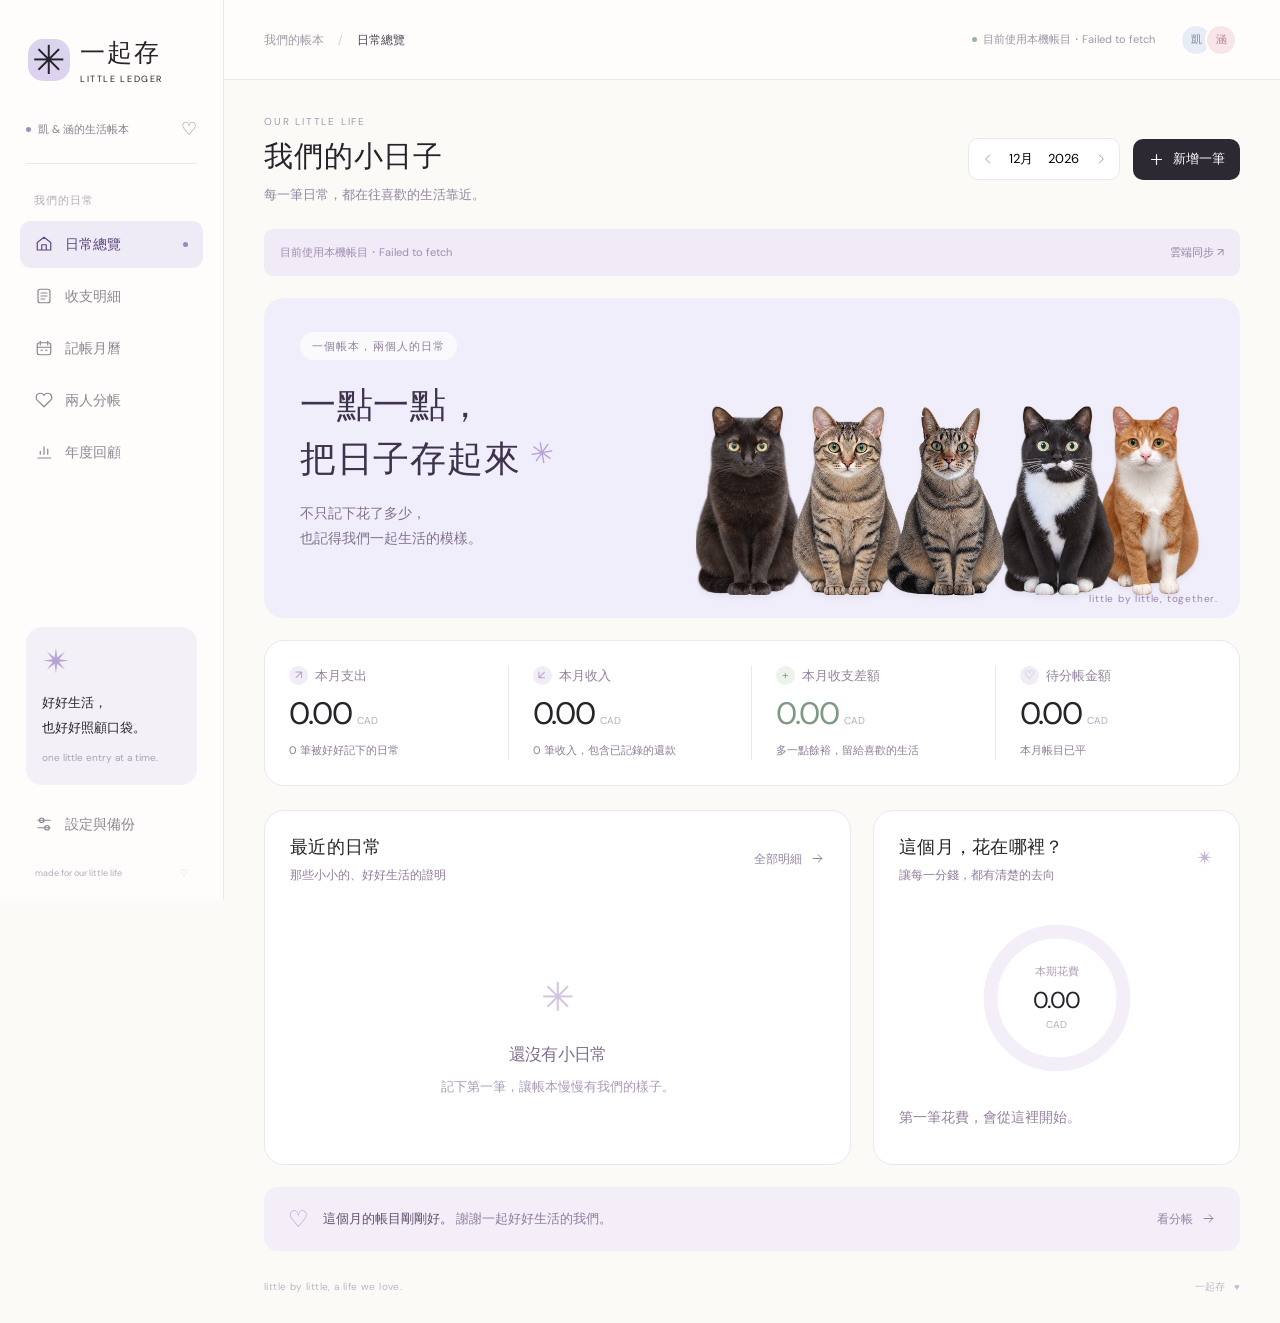
==== commit 242a6687: "Restore approved Little Ledger UIUX with exact original accounting data" ====
--- a/index.html
+++ b/index.html
@@ -1,379 +1,21 @@
-<!DOCTYPE html>
-<html lang="zh-TW">
+<!doctype html>
+<html lang="zh-Hant">
 <head>
-<meta charset="UTF-8">
-<meta name="viewport" content="width=device-width, initial-scale=1.0">
-<title>凱 &amp; 涵 家庭帳本 2026</title>
-<link href="https://fonts.googleapis.com/css2?family=Noto+Sans+TC:wght@300;400;500;700&family=DM+Mono:wght@400;500&display=swap" rel="stylesheet">
-<style>
-:root{
-  --bg:#F5F3EE;--surface:#FFF;--surface2:#F0EDE6;--border:#E2DDD4;
-  --text:#1C1A17;--text2:#7A7468;--text3:#B0AA9F;
-  --accent:#D85A30;--accent-light:#FAECE7;
-  --green:#1D9E75;--green-light:#E1F5EE;
-  --blue:#378ADD;--blue-light:#E6F1FB;
-  --amber:#BA7517;--amber-light:#FAEEDA;
-  --pink:#993556;--pink-light:#FBEAF0;
-  --kai:#378ADD;--kai-light:#E6F1FB;
-  --han:#993556;--han-light:#FBEAF0;
-  --mono:'DM Mono',monospace;
-}
-*{box-sizing:border-box;margin:0;padding:0;}
-body{font-family:'Noto Sans TC',sans-serif;background:var(--bg);color:var(--text);min-height:100vh;}
-
-/* ── Header ── */
-.header{background:var(--surface);border-bottom:1px solid var(--border);padding:0 2rem;display:flex;align-items:center;justify-content:space-between;height:60px;position:sticky;top:0;z-index:100;}
-.logo{font-size:15px;font-weight:700;letter-spacing:-0.02em;display:flex;align-items:center;gap:10px;}
-.logo-icon{width:30px;height:30px;background:linear-gradient(135deg,var(--kai),var(--han));border-radius:8px;display:flex;align-items:center;justify-content:center;color:white;font-size:13px;font-weight:700;}
-.avatar{display:inline-flex;align-items:center;justify-content:center;width:26px;height:26px;border-radius:50%;font-size:11px;font-weight:700;color:white;}
-.av-kai{background:var(--kai);}
-.av-han{background:var(--han);}
-
-/* ── Grocery Deal Banner ── */
-#deal-bar{display:flex;align-items:center;gap:10px;padding:10px 2rem;background:var(--surface);border-bottom:1px solid var(--border);}
-#deal-bar.hidden{display:none;}
-.deal-btn{display:inline-flex;align-items:center;gap:7px;background:linear-gradient(135deg,#4caf7d,#2a9a5a);color:white;border:none;padding:7px 14px;border-radius:8px;font-size:13px;font-weight:600;cursor:pointer;font-family:inherit;box-shadow:0 2px 6px #4caf7d44;}
-.deal-btn:hover{opacity:0.88;}
-.deal-badge{background:rgba(255,255,255,0.3);border-radius:10px;padding:1px 7px;font-size:12px;font-weight:700;}
-.deal-hint{font-size:12px;color:var(--text2);}
-.deal-hint b{color:var(--text);}
-
-/* ── Grocery Modal ── */
-#deal-modal{display:none;position:fixed;inset:0;z-index:500;align-items:flex-start;justify-content:center;padding-top:80px;}
-#deal-modal.open{display:flex;}
-#deal-backdrop{position:absolute;inset:0;background:rgba(0,0,0,0.35);}
-#deal-box{position:relative;background:var(--surface);border-radius:14px;width:480px;max-width:95vw;max-height:70vh;overflow:hidden;display:flex;flex-direction:column;box-shadow:0 12px 40px rgba(0,0,0,0.18);}
-#deal-box-header{padding:16px 20px 12px;border-bottom:1px solid var(--border);display:flex;align-items:center;justify-content:space-between;flex-shrink:0;}
-#deal-box-title{font-size:15px;font-weight:700;}
-#deal-close{background:none;border:none;font-size:20px;cursor:pointer;color:var(--text3);line-height:1;padding:2px 6px;}
-#deal-close:hover{color:var(--text);}
-#deal-box-body{overflow-y:auto;padding:14px 20px 18px;}
-.deal-store-label{font-size:11px;font-weight:700;color:var(--text3);letter-spacing:0.07em;text-transform:uppercase;margin:12px 0 6px;}
-.deal-store-label:first-child{margin-top:0;}
-.deal-item{display:flex;align-items:center;justify-content:space-between;padding:8px 10px;background:var(--bg);border-radius:8px;margin-bottom:4px;font-size:13px;cursor:pointer;transition:background 0.1s;text-decoration:none;color:inherit;}
-.deal-item:hover{background:#e8f4e8;}
-.deal-item-name{font-weight:500;}
-.deal-item-right{display:flex;align-items:center;gap:7px;}
-.deal-item-price{font-weight:700;color:#2a7a4a;font-family:var(--mono);}
-.deal-item-orig{color:var(--text3);text-decoration:line-through;font-size:11px;font-family:var(--mono);}
-.deal-item-pct{background:#e8f4e8;color:#2a7a4a;font-size:10px;font-weight:700;padding:2px 6px;border-radius:4px;}
-.deal-empty{font-size:13px;color:var(--text2);text-align:center;padding:20px 0;}
-
-/* ── Layout ── */
-.layout{display:grid;grid-template-columns:210px 1fr;min-height:calc(100vh - 60px);}
-.sidebar{background:var(--surface);border-right:1px solid var(--border);padding:1rem;display:flex;flex-direction:column;gap:2px;position:sticky;top:60px;height:calc(100vh - 60px);overflow-y:auto;}
-.nav-section{font-size:10px;font-weight:700;color:var(--text3);letter-spacing:0.08em;text-transform:uppercase;padding:0 8px;margin:10px 0 4px;}
-.nav-item{display:flex;align-items:center;gap:8px;padding:7px 10px;border-radius:7px;font-size:13px;cursor:pointer;color:var(--text2);transition:all 0.12s;border:none;background:none;width:100%;text-align:left;font-family:inherit;}
-.nav-item:hover{background:var(--bg);color:var(--text);}
-.nav-item.active{background:var(--accent-light);color:var(--accent);font-weight:500;}
-.nav-dot{width:8px;height:8px;border-radius:50%;background:var(--border);flex-shrink:0;transition:background 0.2s;}
-.nav-item.active .nav-dot{background:var(--accent);}
-.nav-item.has-data .nav-dot{background:var(--green);}
-.nav-badge{margin-left:auto;font-size:10px;font-family:var(--mono);color:var(--text3);}
-.nav-item.active .nav-badge{color:var(--accent);}
-
-.main{overflow-y:auto;}
-.panel{display:none;}.panel.active{display:block;}
-.page-header{background:var(--surface);border-bottom:1px solid var(--border);padding:1.25rem 2rem;display:flex;align-items:center;justify-content:space-between;}
-.page-title{font-size:20px;font-weight:700;letter-spacing:-0.02em;}
-.page-sub{font-size:12px;color:var(--text3);margin-top:2px;}
-.page-body{padding:1.5rem 2rem;}
-
-/* ── Cards ── */
-.grid4{display:grid;grid-template-columns:repeat(4,1fr);gap:12px;margin-bottom:1.5rem;}
-.grid3{display:grid;grid-template-columns:repeat(3,1fr);gap:12px;margin-bottom:1.5rem;}
-.grid2{display:grid;grid-template-columns:1fr 1fr;gap:1.5rem;margin-bottom:1.5rem;}
-.card{background:var(--surface);border:1px solid var(--border);border-radius:12px;padding:1.25rem;}
-.card.kai-card{border-top:3px solid var(--kai);}
-.card.han-card{border-top:3px solid var(--han);}
-.card.settle-card{border:2px solid var(--amber);background:var(--amber-light);}
-.card-label{font-size:10px;font-weight:700;text-transform:uppercase;letter-spacing:0.07em;color:var(--text3);margin-bottom:8px;}
-.card-value{font-family:var(--mono);font-size:20px;font-weight:500;}
-.card-value.red{color:var(--accent);}
-.card-value.green{color:var(--green);}
-.card-value.kai{color:var(--kai);}
-.card-value.han{color:var(--han);}
-.card-value.amber{color:var(--amber);}
-.card-sub{font-size:11px;color:var(--text2);margin-top:4px;}
-
-/* ── Settlement box ── */
-.settle-box{background:var(--amber-light);border:1px solid #FAC775;border-radius:12px;padding:1.25rem;margin-bottom:.75rem;display:flex;align-items:center;gap:1rem;}
-.spend-breakdown{background:var(--bg2);border:1px solid var(--border);border-radius:10px;padding:.8rem 1.25rem;margin-bottom:1.5rem;font-size:13px;}
-.sb-row{display:flex;align-items:center;flex-wrap:wrap;gap:.4rem .2rem;}
-.sb-label{color:var(--text2);font-size:12px;}
-.sb-val{font-size:13px;font-weight:600;}
-.kai-txt{color:var(--kai);}
-.han-txt{color:var(--han);}
-.settle-icon{font-size:24px;flex-shrink:0;}
-.settle-text{font-size:14px;font-weight:500;}
-.settle-amount{font-family:var(--mono);font-size:22px;font-weight:700;color:var(--amber);}
-
-/* ── Year month grid ── */
-.year-grid{display:grid;grid-template-columns:repeat(4,1fr);gap:10px;margin-bottom:1.5rem;}
-.month-card{background:var(--surface);border:1px solid var(--border);border-radius:10px;padding:14px;cursor:pointer;transition:border-color 0.15s;}
-.month-card:hover{border-color:var(--accent);}
-.month-card-name{font-size:11px;font-weight:700;color:var(--text3);margin-bottom:4px;}
-.month-card-total{font-family:var(--mono);font-size:14px;font-weight:500;color:var(--accent);}
-.month-card-sub{font-size:10px;color:var(--text3);margin-top:3px;}
-.month-card-bar{height:3px;border-radius:2px;background:var(--bg);margin-top:8px;overflow:hidden;}
-.month-card-bar-fill{height:100%;border-radius:2px;background:var(--accent);}
-
-/* ── Section ── */
-.section{background:var(--surface);border:1px solid var(--border);border-radius:12px;margin-bottom:1.5rem;overflow:hidden;}
-.section-header{padding:1rem 1.25rem;border-bottom:1px solid var(--border);display:flex;align-items:center;justify-content:space-between;}
-.section-title{font-size:13px;font-weight:700;}
-.section-body{padding:1.25rem;}
-
-/* ── Bar chart ── */
-.bar-list{display:flex;flex-direction:column;gap:10px;}
-.bar-row{display:flex;align-items:center;gap:10px;}
-.bar-cat{width:90px;font-size:12px;color:var(--text2);text-align:right;flex-shrink:0;overflow:hidden;text-overflow:ellipsis;white-space:nowrap;}
-.bar-track{flex:1;height:10px;background:var(--bg);border-radius:5px;overflow:hidden;}
-.bar-fill{height:100%;border-radius:5px;transition:width 0.5s cubic-bezier(0.4,0,0.2,1);}
-.bar-val{width:80px;font-size:11px;font-family:var(--mono);color:var(--text2);}
-
-/* ── Table ── */
-.tbl-wrap{overflow-x:auto;}
-table{width:100%;border-collapse:collapse;font-size:13px;}
-th{text-align:left;padding:9px 12px;font-size:10px;font-weight:700;letter-spacing:0.06em;text-transform:uppercase;color:var(--text3);border-bottom:1px solid var(--border);white-space:nowrap;}
-td{padding:10px 12px;border-bottom:1px solid var(--border);vertical-align:middle;}
-tbody tr:last-child td{border-bottom:none;}
-tbody tr:hover td{background:var(--bg);}
-.mono{font-family:var(--mono);}
-.tbl-sub td{background:var(--bg);font-size:12px;color:var(--text2);}
-.tbl-grand td{font-weight:700;}
-.tbl-grand .mono{color:var(--accent);}
-.expense-select{width:17px;height:17px;margin:0;accent-color:var(--accent);cursor:pointer;flex-shrink:0;}
-.expense-date{display:flex;align-items:center;gap:10px;white-space:nowrap;}
-.expense-selected td{background:var(--accent-light);}
-.bulk-toolbar{display:flex;align-items:center;flex-wrap:wrap;gap:10px;padding:12px 20px;border-bottom:1px solid var(--border);background:var(--bg);font-size:12px;}
-.bulk-toolbar .bulk-hint{color:var(--text2);flex:1;min-width:180px;}
-.bulk-toolbar button:disabled{opacity:.45;cursor:not-allowed;}
-.bulk-summary{color:var(--text2);font-size:13px;line-height:1.8;margin-bottom:16px;}
-.bulk-preview{font-size:13px;line-height:1.8;margin-top:12px;color:var(--text2);}
-.bulk-error{color:#B42318;font-size:13px;line-height:1.6;margin-top:10px;}
-.bulk-modal .modal-title{margin-bottom:12px;}
-.expense-tools{display:flex;align-items:center;flex-wrap:wrap;gap:6px;max-width:100%;}
-.expense-tools .search-input{width:220px;max-width:100%;min-width:0;flex:1 1 180px;}
-.expense-tools .view-toggle{flex-shrink:0;}
-.expense-tools .hdr-btn{white-space:nowrap;}
-.expense-table{min-width:900px;}
-.expense-table td:nth-child(2){min-width:120px;}
-@media(max-width:768px){.expense-tools{width:100%;}.expense-table{min-width:620px;}}
-
-/* ── Badges ── */
-.badge{display:inline-block;font-size:10px;font-weight:700;letter-spacing:0.03em;padding:3px 8px;border-radius:20px;white-space:nowrap;}
-.b-veg{background:var(--green-light);color:#0F6E56;}
-.b-meat{background:var(--accent-light);color:#993C1D;}
-.b-snack{background:var(--amber-light);color:var(--amber);}
-.b-drink{background:var(--blue-light);color:#185FA5;}
-.b-eatout{background:var(--pink-light);color:var(--pink);}
-.b-food{background:var(--green-light);color:#0F6E56;}
-.b-daily{background:#F1EFE8;color:#5F5E5A;}
-.b-tax{background:var(--surface2);color:var(--text3);}
-.b-kai{background:var(--kai-light);color:var(--kai);}
-.b-han{background:var(--han-light);color:var(--han);}
-.b-shared{background:#F1EFE8;color:#5F5E5A;}
-
-/* ── Who chip ── */
-.who-chip{display:inline-flex;align-items:center;gap:4px;font-size:10px;font-weight:700;padding:2px 8px;border-radius:20px;}
-.who-kai{background:var(--kai-light);color:var(--kai);}
-.who-han{background:var(--han-light);color:var(--han);}
-.who-shared{background:#F1EFE8;color:#5F5E5A;}
-
-/* ── Form ── */
-.form-section{background:var(--surface);border:1px solid var(--border);border-radius:12px;padding:1.5rem;margin-bottom:1.5rem;}
-.fsec-title{font-size:11px;font-weight:700;text-transform:uppercase;letter-spacing:0.07em;color:var(--text3);margin-bottom:1rem;display:flex;align-items:center;gap:8px;}
-.form-divider{font-size:10px;font-weight:700;text-transform:uppercase;letter-spacing:0.07em;color:var(--text3);margin:1rem 0 0.75rem;padding-bottom:0.5rem;border-bottom:1px solid var(--border);}
-.frow{display:grid;gap:12px;align-items:end;margin-bottom:12px;}
-.fr5{grid-template-columns:130px 1fr 80px 1fr 120px;}
-.fr3{grid-template-columns:1fr 1fr 1fr;}
-.fr2{grid-template-columns:1fr 1fr;}
-.fr4{grid-template-columns:1fr 1fr 1fr 1fr;}
-.fgroup{display:flex;flex-direction:column;gap:5px;}
-label.fl{font-size:10px;font-weight:700;text-transform:uppercase;letter-spacing:0.06em;color:var(--text3);}
-
-input[type=text],input[type=number],input[type=date],select{
-  padding:8px 10px;border:1px solid var(--border);border-radius:7px;
-  font-family:inherit;font-size:13px;background:var(--bg);color:var(--text);
-  outline:none;transition:border-color 0.15s;width:100%;
-}
-input:focus,select:focus{border-color:var(--accent);background:white;}
-input.formula{font-family:var(--mono);}
-
-.formula-hint{font-size:11px;font-family:var(--mono);color:var(--green);position:absolute;top:100%;left:0;margin-top:2px;white-space:nowrap;}
-.fgroup{position:relative;}
-.formula-hint.err{color:var(--accent);}
-
-/* Who toggle */
-.who-toggle{display:flex;gap:6px;}
-.who-btn{padding:8px 14px;border-radius:7px;border:1.5px solid var(--border);background:var(--bg);font-family:inherit;font-size:13px;font-weight:500;cursor:pointer;transition:all 0.12s;color:var(--text2);}
-.who-btn.sel-kai{border-color:var(--kai);background:var(--kai-light);color:var(--kai);}
-.who-btn.sel-han{border-color:var(--han);background:var(--han-light);color:var(--han);}
-.who-btn.sel-shared{border-color:#888;background:#F1EFE8;color:#5F5E5A;}
-
-/* Tax row */
-.tax-row{display:grid;grid-template-columns:1fr 1fr;gap:12px;padding:12px 14px;background:var(--bg);border-radius:8px;border:1px solid var(--border);margin-bottom:12px;}
-.tax-row label.fl{color:var(--amber);}
-
-/* Calc preview */
-.calc-preview{background:var(--green-light);border:1px solid #9FE1CB;border-radius:7px;padding:8px 12px;font-size:12px;font-family:var(--mono);color:var(--green);margin-bottom:10px;}
-
-/* Income form */
-.income-grid{display:grid;grid-template-columns:1fr 1fr;gap:1.5rem;margin-bottom:1.5rem;}
-.income-card{background:var(--surface);border:1px solid var(--border);border-radius:12px;padding:1.25rem;}
-.income-card.kai-card{border-top:3px solid var(--kai);}
-.income-card.han-card{border-top:3px solid var(--han);}
-.income-title{font-size:13px;font-weight:700;margin-bottom:1rem;display:flex;align-items:center;gap:8px;}
-.income-item{display:flex;justify-content:space-between;align-items:center;padding:8px 0;border-bottom:1px solid var(--border);font-size:13px;}
-.income-item:last-child{border-bottom:none;}
-.income-total{display:flex;justify-content:space-between;align-items:center;padding:10px 0 0;font-weight:700;font-size:14px;}
-
-.btn{padding:9px 20px;border-radius:7px;font-family:inherit;font-size:13px;font-weight:500;cursor:pointer;transition:all 0.12s;border:none;}
-.btn-primary{background:var(--accent);color:white;}
-.btn-primary:hover{background:#C04A22;}
-.btn-secondary{background:var(--surface2);color:var(--text2);border:1px solid var(--border);}
-.btn-secondary:hover{background:var(--border);}
-.btn-sm{padding:4px 9px;border-radius:5px;font-size:10px;font-weight:700;cursor:pointer;border:1px solid var(--border);background:none;color:var(--text3);font-family:inherit;opacity:0;transition:opacity 0.12s;}
-tr:hover .btn-sm{opacity:1;}
-.btn-sm:hover{background:#FCEBEB;color:var(--accent);border-color:#F0C4B3;}
-.btn-sm.edit-btn:hover{background:var(--blue-light);color:var(--blue);border-color:#BDD9F5;}
-.hdr-btn{padding:6px 14px;border-radius:6px;font-size:12px;font-weight:500;cursor:pointer;border:1px solid var(--border);background:var(--bg);color:var(--text2);font-family:inherit;}
-.hdr-btn:hover{background:var(--border);}
-
-.cat-2col{display:grid;grid-template-columns:1fr 1fr;gap:6px;}
-.cat-item{display:flex;justify-content:space-between;align-items:center;padding:8px 12px;background:var(--bg);border-radius:7px;font-size:12px;}
-.cat-amt{font-family:var(--mono);font-weight:500;font-size:11px;}
-.empty-state{text-align:center;padding:2.5rem;color:var(--text3);font-size:13px;}
-
-.toast{position:fixed;bottom:2rem;right:2rem;background:var(--text);color:white;padding:11px 18px;border-radius:9px;font-size:13px;font-weight:500;opacity:0;transform:translateY(8px);transition:all 0.2s;pointer-events:none;z-index:999;}
-.toast.show{opacity:1;transform:translateY(0);}
-
-/* ── Modal ── */
-.modal-overlay{display:none;position:fixed;inset:0;background:rgba(0,0,0,0.45);z-index:200;align-items:center;justify-content:center;}
-.modal-overlay.open{display:flex;}
-.modal{background:var(--surface);border-radius:16px;padding:2rem;width:680px;max-width:94vw;max-height:90vh;overflow-y:auto;box-shadow:0 24px 64px rgba(0,0,0,0.22);}
-.modal-title{font-size:16px;font-weight:700;margin-bottom:1.5rem;display:flex;align-items:center;gap:10px;}
-.modal-footer{display:flex;gap:8px;margin-top:1.5rem;justify-content:flex-end;}
-
-/* inline income action buttons */
-.inc-actions{display:flex;gap:6px;align-items:center;}
-.inc-btn{padding:3px 8px;border-radius:5px;font-size:10px;font-weight:700;cursor:pointer;border:1px solid var(--border);background:none;color:var(--text3);font-family:inherit;}
-.inc-btn:hover{background:#FCEBEB;color:var(--accent);border-color:#F0C4B3;}
-.inc-btn.edit:hover{background:var(--blue-light);color:var(--blue);border-color:#BDD9F5;}
-
-/* ── Calendar view ── */
-.cal-grid{display:grid;grid-template-columns:repeat(7,1fr);gap:4px;padding:1rem;}
-.cal-weekday{text-align:center;font-size:10px;font-weight:700;letter-spacing:0.06em;text-transform:uppercase;color:var(--text3);padding:4px 0;}
-.cal-cell{min-height:72px;border-radius:8px;background:var(--bg);border:1px solid var(--border);padding:6px;cursor:default;transition:border-color 0.12s;position:relative;}
-.cal-cell.has-exp{cursor:pointer;}
-.cal-cell.has-exp:hover{border-color:var(--accent);}
-.cal-cell.empty{background:transparent;border-color:transparent;}
-.cal-cell.today{border-color:var(--accent);background:var(--accent-light);}
-.cal-day-num{font-size:11px;font-weight:700;color:var(--text3);margin-bottom:3px;}
-.cal-cell.today .cal-day-num{color:var(--accent);}
-.cal-day-total{font-size:11px;font-family:var(--mono);font-weight:500;color:var(--text);}
-.cal-day-items{margin-top:3px;display:flex;flex-direction:column;gap:2px;}
-.cal-day-dot{font-size:9px;color:var(--text2);white-space:nowrap;overflow:hidden;text-overflow:ellipsis;line-height:1.3;}
-.cal-popup{background:var(--surface);border:1px solid var(--border);border-radius:10px;padding:1rem;margin:0 1rem 1rem;box-shadow:0 4px 16px rgba(0,0,0,0.1);}
-.cal-popup-title{font-size:12px;font-weight:700;margin-bottom:8px;color:var(--text2);}
-.cal-popup-row{display:flex;justify-content:space-between;align-items:center;padding:5px 0;border-bottom:1px solid var(--border);font-size:12px;}
-.cal-popup-row:last-child{border-bottom:none;}
-.cal-popup-name{flex:1;overflow:hidden;text-overflow:ellipsis;white-space:nowrap;padding-right:8px;}
-.cal-popup-amt{font-family:var(--mono);font-size:11px;flex-shrink:0;}
-.view-toggle{display:flex;gap:4px;}
-.view-toggle .hdr-btn{padding:5px 12px;}
-.view-toggle .hdr-btn.active{background:var(--accent);color:white;border-color:var(--accent);}
-
-/* ── Search ── */
-.search-input{padding:6px 10px;border:1px solid var(--border);border-radius:6px;font-size:12px;background:var(--bg);color:var(--text);width:160px;font-family:inherit;}
-.search-input:focus{border-color:var(--accent);background:white;outline:none;}
-
-/* ── Settled badge ── */
-.settled-btn{padding:5px 12px;border-radius:6px;font-size:12px;font-weight:500;cursor:pointer;border:1px solid var(--border);background:var(--bg);color:var(--text2);font-family:inherit;}
-.settled-btn.settled{background:var(--green-light);color:var(--green);border-color:var(--green);}
-.paid-btn{padding:5px 14px;border-radius:6px;font-size:12px;font-weight:600;cursor:pointer;border:1px solid var(--border);background:var(--bg);color:var(--text2);font-family:inherit;margin-right:8px;}
-.paid-btn.paid{background:#e8f5e9;color:#2e7d32;border-color:#2e7d32;}
-.settle-paid{background:#e8f5e9!important;border-color:#2e7d32!important;}
-
-/* ── Mobile ── */
-@media(max-width:768px){
-  .layout{grid-template-columns:1fr;}
-  .sidebar{display:none;}
-  .mob-nav{display:flex!important;}
-  .main{padding-bottom:60px;}
-
-  /* grids */
-  .grid4{grid-template-columns:1fr 1fr;}
-  .grid3{grid-template-columns:1fr 1fr;}
-  .grid2{grid-template-columns:1fr;}
-  .year-grid{grid-template-columns:repeat(2,1fr);}
-  .income-grid{grid-template-columns:1fr;}
-
-  /* forms → single column */
-  .fr5{grid-template-columns:1fr;}
-  .fr3{grid-template-columns:1fr;}
-  .fr4{grid-template-columns:1fr;}
-  .fr2{grid-template-columns:1fr;}
-  .tax-row{grid-template-columns:1fr 1fr;}
-
-  /* spacing */
-  .page-body{padding:0.75rem;}
-  .page-header{padding:0.75rem 1rem;flex-direction:column;align-items:flex-start;gap:8px;}
-  .section-header{flex-direction:column;align-items:flex-start;gap:8px;padding:0.75rem 1rem;}
-  .section-body{padding:0.75rem;}
-  .form-section{padding:1rem;}
-  .card{padding:1rem;}
-
-  /* table: hide less important columns */
-  .tbl-wrap{font-size:12px;}
-  th,td{padding:7px 8px;}
-  th:nth-child(6),td:nth-child(6),  /* 數量 */
-  th:nth-child(7),td:nth-child(7),  /* 金額(sub) */
-  th:nth-child(8),td:nth-child(8),  /* GST */
-  th:nth-child(9),td:nth-child(9)   /* PST */
-  {display:none;}
-
-  /* search + toggle wrap */
-  .search-input{width:100%;}
-  .view-toggle{align-self:flex-end;}
-
-  /* settle box */
-  .settle-box{flex-wrap:wrap;gap:8px;}
-  .settle-amount{font-size:18px;}
-
-  /* cards */
-  .card-value{font-size:16px;}
-  .who-toggle{flex-wrap:wrap;}
-}
-.mob-nav{display:none;position:fixed;bottom:0;left:0;right:0;background:var(--surface);border-top:1px solid var(--border);z-index:150;overflow-x:auto;padding:4px 0;}
-.mob-nav-inner{display:flex;gap:2px;padding:0 8px;min-width:max-content;}
-.mob-nav-btn{padding:6px 12px;border-radius:6px;font-size:12px;cursor:pointer;border:none;background:none;color:var(--text2);font-family:inherit;white-space:nowrap;}
-.mob-nav-btn.active{background:var(--accent-light);color:var(--accent);font-weight:500;}
-</style>
-<link rel="stylesheet" href="little-theme.css">
-<link rel="stylesheet" href="legacy-adapter.css">
-<link rel="icon" href="assets/favicon.svg">
-<meta name="theme-color" content="#eeebf7">
+  <meta charset="utf-8">
+  <meta name="viewport" content="width=device-width,initial-scale=1">
+  <meta name="theme-color" content="#f0eefa">
+  <meta name="description" content="一起存 Little Ledger，陪你把每一筆日常記好。雙人分帳、收支管理、月曆與年度總覽。">
+  <title>一起存 Little Ledger — 我們的小日子</title>
+  <link rel="icon" type="image/svg+xml" href="assets/favicon.svg">
+  <link rel="preload" href="assets/dm-sans.woff2" as="font" type="font/woff2" crossorigin>
+  <link rel="stylesheet" href="styles.css?v=uiux2">
+  <script src="ledger-data.js?v=uiux2" defer></script><script src="ledger-model.js?v=uiux2" defer></script><script src="app.js?v=uiux2" defer></script><script src="grocery.js?v=uiux2" defer></script>
+  <script src="cat-painter.js" defer></script>
+  <script src="companion.js" defer></script>
 </head>
 <body>
-
-<header class="header">
-  <div class="logo">
-    <div class="logo-icon">帳</div>
-    凱 &amp; 涵 家庭帳本
-  </div>
-  <div style="display:flex;align-items:center;gap:8px;font-size:13px;color:var(--text3);">
-    <span class="avatar av-kai">凱</span>
-    <span class="avatar av-han">涵</span>
-    <button onclick="switchYear(-1)" style="background:none;border:none;cursor:pointer;color:var(--text3);font-size:14px;padding:0 2px">‹</button>
-    <span style="font-family:var(--mono)" id="hdr-year">2026</span>
-    <button onclick="switchYear(1)" style="background:none;border:none;cursor:pointer;color:var(--text3);font-size:14px;padding:0 2px">›</button>
-  </div>
-</header>
-
-<div class="layout">
-  <aside class="sidebar ll-sidebar"><svg class="icon-library" xmlns="http://www.w3.org/2000/svg" aria-hidden="true">
+  <a class="skip" href="#main">跳至主要內容</a>
+  <svg class="icon-library" xmlns="http://www.w3.org/2000/svg" aria-hidden="true">
     <symbol id="i-home" viewBox="0 0 24 24"><path d="m3 10 9-7 9 7v10H3zM9 20v-7h6v7"/></symbol>
     <symbol id="i-list" viewBox="0 0 24 24"><rect x="4" y="3" width="16" height="18" rx="3"/><path d="M8 8h8M8 12h8M8 16h5"/></symbol>
     <symbol id="i-calendar" viewBox="0 0 24 24"><rect x="3" y="5" width="18" height="16" rx="3"/><path d="M7 3v5M17 3v5M3 11h18M8 15h2M14 15h2"/></symbol>
@@ -390,1954 +32,50 @@
     <symbol id="i-edit" viewBox="0 0 24 24"><path d="m14 4 6 6M4 20l5-1L21 7l-5-5L4 14z"/></symbol>
     <symbol id="i-trash" viewBox="0 0 24 24"><path d="M3 6h18M9 6V3h6v3M6 6l1 15h10l1-15M10 10v7M14 10v7"/></symbol>
     <symbol id="i-cloud" viewBox="0 0 24 24"><path d="M6 18a5 5 0 0 1-1-9 7 7 0 0 1 13-2 5.5 5.5 0 0 1 0 11M12 12v9m-3-6 3-3 3 3"/></symbol>
-  </svg><a class="brand" href="#overview" onclick="event.preventDefault();llNavigate('overview')"><span class="brand-mark">✳</span><span>一起存<small>LITTLE LEDGER</small></span></a><div class="workspace-label"><span class="tiny-dot"></span>凱 &amp; 涵的生活帳本<span class="workspace-heart">♡</span></div><p class="nav-caption">我們的日常</p><nav><button class="nav-item" data-ll-page="overview" onclick="llNavigate('overview')"><svg class="icon"><use href="#i-home"/></svg><span>日常總覽</span></button><button class="nav-item" data-ll-page="records" onclick="llNavigate('records')"><svg class="icon"><use href="#i-list"/></svg><span>收支明細</span></button><button class="nav-item" data-ll-page="calendar" onclick="llNavigate('calendar')"><svg class="icon"><use href="#i-calendar"/></svg><span>記帳月曆</span></button><button class="nav-item" data-ll-page="settlement" onclick="llNavigate('settlement')"><svg class="icon"><use href="#i-heart"/></svg><span>兩人分帳</span></button><button class="nav-item" data-ll-page="year" onclick="llNavigate('year')"><svg class="icon"><use href="#i-chart"/></svg><span>年度回顧</span></button></nav><details class="ll-month-links"><summary>各月份記帳</summary><button class="nav-item" onclick="showPanel('m01',this)" id="nav-m01"><div class="nav-dot"></div>1月<span class="nav-badge" id="cnt-m01"></span></button>
-    <button class="nav-item" onclick="showPanel('m02',this)" id="nav-m02"><div class="nav-dot"></div>2月<span class="nav-badge" id="cnt-m02"></span></button>
-    <button class="nav-item" onclick="showPanel('m03',this)" id="nav-m03"><div class="nav-dot"></div>3月<span class="nav-badge" id="cnt-m03"></span></button>
-    <button class="nav-item" onclick="showPanel('m04',this)" id="nav-m04"><div class="nav-dot"></div>4月<span class="nav-badge" id="cnt-m04"></span></button>
-    <button class="nav-item" onclick="showPanel('m05',this)" id="nav-m05"><div class="nav-dot"></div>5月<span class="nav-badge" id="cnt-m05"></span></button>
-    <button class="nav-item" onclick="showPanel('m06',this)" id="nav-m06"><div class="nav-dot"></div>6月<span class="nav-badge" id="cnt-m06"></span></button>
-    <button class="nav-item" onclick="showPanel('m07',this)" id="nav-m07"><div class="nav-dot"></div>7月<span class="nav-badge" id="cnt-m07"></span></button>
-    <button class="nav-item" onclick="showPanel('m08',this)" id="nav-m08"><div class="nav-dot"></div>8月<span class="nav-badge" id="cnt-m08"></span></button>
-    <button class="nav-item" onclick="showPanel('m09',this)" id="nav-m09"><div class="nav-dot"></div>9月<span class="nav-badge" id="cnt-m09"></span></button>
-    <button class="nav-item" onclick="showPanel('m10',this)" id="nav-m10"><div class="nav-dot"></div>10月<span class="nav-badge" id="cnt-m10"></span></button>
-    <button class="nav-item" onclick="showPanel('m11',this)" id="nav-m11"><div class="nav-dot"></div>11月<span class="nav-badge" id="cnt-m11"></span></button>
-    <button class="nav-item" onclick="showPanel('m12',this)" id="nav-m12"><div class="nav-dot"></div>12月<span class="nav-badge" id="cnt-m12"></span></button>
-
-    </details><div class="sidebar-bottom"><div class="sidebar-note"><span class="note-spark">✴</span><p>好好生活，<br>也好好照顧口袋。</p><small>one little entry at a time.</small></div><button class="nav-item" data-ll-page="settings" onclick="llNavigate('settings')"><svg class="icon"><use href="#i-settings"/></svg><span>設定與備份</span></button><small class="sidebar-sign" id="ll-save-indicator">原帳本資料・雲端同步</small></div></aside>
-
-  <main class="main" id="ll-main"><div id="ll-heading" class="page-heading"><div><p class="eyebrow" id="ll-eyebrow">OUR LITTLE LIFE</p><h1 id="ll-title">我們的小日子</h1><p class="page-description" id="ll-description">每一筆日常，都在往喜歡的生活靠近。</p></div><div class="heading-actions"><div class="period-picker"><button class="icon-button" onclick="llShiftMonth(-1)" aria-label="上一個月">‹</button><select id="ll-month" aria-label="月份" onchange="llChangeMonth(this.value)"><option value="01">1月</option><option value="02">2月</option><option value="03">3月</option><option value="04">4月</option><option value="05">5月</option><option value="06">6月</option><option value="07">7月</option><option value="08">8月</option><option value="09">9月</option><option value="10">10月</option><option value="11">11月</option><option value="12">12月</option></select><select id="ll-year" aria-label="年度" onchange="llChangeYear(this.value)"></select><button class="icon-button" onclick="llShiftMonth(1)" aria-label="下一個月">›</button></div><button class="button primary" onclick="llOpenAdd('expense')">＋ 新增一筆</button></div></div>
-<div id="ll-cloud-status" role="status" class="ll-cloud-status">正在確認雲端資料…</div>
-<div id="panel-overview" class="panel"><section class="hero"><div class="hero-copy"><span class="hero-pill">一個帳本，兩個人的日常</span><h2>一點一點，<br>把日子存起來 <em>✳</em></h2><p>不只記下花了多少，<br>也記得我們一起生活的模樣。</p></div><div class="cat-family" role="img" aria-label="五隻貓咪並排陪你記帳，會隨滑鼠自然轉頭"><span class="cat-portrait cat-1" data-cat="1"><canvas class="cat-motion" width="512" height="768" aria-hidden="true"></canvas></span><span class="cat-portrait cat-2" data-cat="2"><canvas class="cat-motion" width="512" height="768" aria-hidden="true"></canvas></span><span class="cat-portrait cat-3" data-cat="3"><canvas class="cat-motion" width="512" height="768" aria-hidden="true"></canvas></span><span class="cat-portrait cat-4" data-cat="4"><canvas class="cat-motion" width="512" height="768" aria-hidden="true"></canvas></span><span class="cat-portrait cat-5" data-cat="5"><canvas class="cat-motion" width="512" height="768" aria-hidden="true"></canvas></span></div><span class="hero-script">little by little, together.</span></section><section class="metrics" id="ll-metrics" aria-label="本月收支摘要"></section><div class="dashboard-grid"><section class="ll-card"><header><div><h2>最近的日常</h2><p>那些小小的、好好生活的證明</p></div><button class="text-button" onclick="llNavigate('records')">全部明細 ↗</button></header><div id="ll-recent"></div></section><section class="ll-card"><header><div><h2>這個月，花在哪裡？</h2><p>讓每一分錢，都有清楚的去向</p></div><span>✴</span></header><div id="ll-categories"></div></section></div><div class="together-strip"><span>♡</span><p id="ll-settle-text"></p><button class="text-button" onclick="llNavigate('settlement')">看分帳 ↗</button></div></div>
-<div id="panel-settings" class="panel"><div class="ll-mobile-pages"><button class="nav-item" data-ll-page="settlement" onclick="llNavigate('settlement')"><svg class="icon"><use href="#i-heart"/></svg><span>兩人分帳</span></button><button class="nav-item" data-ll-page="year" onclick="llNavigate('year')"><svg class="icon"><use href="#i-chart"/></svg><span>年度回顧</span></button></div><div class="settings-grid"><section class="ll-card"><header><div><h2>備份與雲端同步</h2><p>沿用原帳本的完整資料格式與雲端服務</p></div></header><div class="ll-tools"><button class="nav-item" onclick="exportCSV()"><div class="nav-dot"></div>匯出全年 CSV</button>
-    <button class="nav-item" onclick="exportJSON()"><div class="nav-dot"></div>📦 匯出資料</button>
-    <button class="nav-item" onclick="importJSONTrigger()"><div class="nav-dot"></div>📂 匯入資料</button>
-    <input type="file" id="import-json-input" accept=".json" style="display:none" onchange="importJSON(this)">
-    <button class="nav-item" onclick="cloudSync()" id="sync-btn"><div class="nav-dot"></div>☁️ 雲端同步</button>
-    <button class="nav-item" onclick="cloudLoad()" id="load-btn"><div class="nav-dot"></div>⬇️ 從雲端載入</button>
-  </div><div class="ll-sync-url"><label for="ll-sync-url">Google Apps Script 同步服務網址</label><input type="url" id="ll-sync-url" autocomplete="off"><button class="button subtle" onclick="llSaveCloudUrl()">儲存同步網址</button><p>電腦記帳後按「雲端同步」，手機開啟原網址即可查看。若有尚未上傳的本機變更，會先保留並提示，不會自動覆蓋。</p></div></section><section class="ll-card"><header><div><h2>帳本分類</h2><p>原帳本的自訂分類完整保留</p></div></header><div id="ll-cats" class="category-settings"></div><div class="ll-restore-tools"><button class="button subtle" onclick="llExportSafety()">下載更新前自動備份</button><button class="button subtle" onclick="llRestoreSafety()">還原最近一次自動備份</button></div></section></div></div>
-    <!-- 年度總覽 -->
-    <div id="panel-year" class="panel active">
-      <div class="page-header">
-        <div><div class="page-title" id="year-title">2026 年度總覽</div><div class="page-sub">凱 &amp; 涵 所有月份合計</div></div>
-        <button class="hdr-btn" onclick="exportCSV()">📥 匯出全年 CSV</button>
-      </div>
-      <!-- 特價提醒列 -->
-      <div id="deal-bar" class="hidden">
-        <button class="deal-btn" onclick="openDealModal()">🛒 本週特價 <span class="deal-badge" id="deal-count">0</span></button>
-        <div class="deal-hint">你常買的 <b id="deal-count2">0</b> 樣東西本週有打折</div>
-      </div>
-      <div class="page-body">
-        <div class="grid4" id="year-summary"></div>
-        <div id="year-settle"></div>
-        <div style="display:grid;grid-template-columns:1fr 1fr;gap:12px;margin-bottom:1.5rem;align-items:stretch">
-          <div class="section" style="display:flex;flex-direction:column">
-            <div class="section-header">
-              <div class="section-title">累計資產走勢</div>
-              <div style="display:flex;gap:14px;font-size:12px;color:var(--text2)">
-                <span style="display:flex;align-items:center;gap:5px"><span style="width:18px;height:3px;background:#7BB8F5;border-radius:2px;display:inline-block"></span>凱</span>
-                <span style="display:flex;align-items:center;gap:5px"><span style="width:18px;height:3px;background:#D4849E;border-radius:2px;display:inline-block"></span>涵</span>
-              </div>
-            </div>
-            <div class="section-body" style="padding:0.75rem 1rem" id="year-trend-chart"></div>
-          </div>
-          <div style="display:grid;grid-template-columns:1fr 1fr;gap:10px" id="year-donuts"></div>
+  </svg>
+  <aside class="sidebar" aria-label="主要導覽">
+    <a class="brand" href="#overview" aria-label="一起存首頁"><span class="brand-mark">✳</span><span>一起存<small>LITTLE LEDGER</small></span></a>
+    <div class="workspace-label"><span class="tiny-dot"></span> 凱 & 涵的生活帳本 <span class="workspace-heart">♡</span></div>
+    <p class="nav-caption">我們的日常</p>
+    <nav id="navigation">
+      <button data-page="overview" class="nav-item active"><svg class="icon"><use href="#i-home"/></svg><span>日常總覽</span><span class="nav-active-dot"></span></button>
+      <button data-page="records" class="nav-item"><svg class="icon"><use href="#i-list"/></svg><span>收支明細</span></button>
+      <button data-page="calendar" class="nav-item"><svg class="icon"><use href="#i-calendar"/></svg><span>記帳月曆</span></button>
+      <button data-page="settlement" class="nav-item"><svg class="icon"><use href="#i-heart"/></svg><span>兩人分帳</span></button>
+      <button data-page="year" class="nav-item"><svg class="icon"><use href="#i-chart"/></svg><span>年度回顧</span></button>
+    </nav>
+    <div class="sidebar-bottom"><div class="sidebar-note"><span class="note-spark">✴</span><p>好好生活，<br>也好好照顧口袋。</p><small>one little entry at a time.</small></div><button class="nav-item" data-page="settings"><svg class="icon"><use href="#i-settings"/></svg><span>設定與備份</span></button><div class="sidebar-sign">made for our little life <span>♡</span></div></div>
+  </aside>
+  <div class="app-shell">
+    <header class="topbar"><div class="breadcrumb">我們的帳本 <span>/</span> <strong id="breadcrumb-current">日常總覽</strong></div><div class="topbar-right"><span class="save-status" id="save-status"><span></span>已儲存於此裝置</span><div class="couple-avatars" aria-label="凱與涵"><span class="avatar kai">凱</span><span class="avatar han">涵</span></div></div></header>
+    <main id="main" tabindex="-1">
+      <div class="page-heading"><div><p class="eyebrow" id="page-eyebrow">OUR LITTLE LIFE</p><h1 id="page-title">我們的小日子</h1><p class="page-description" id="page-description">每一筆日常，都在往喜歡的生活靠近。</p></div><div class="heading-actions"><div class="period-picker" id="period-picker"><button class="icon-button" data-action="prev-month" aria-label="上一個月"><svg class="icon flipped"><use href="#i-chevron"/></svg></button><select id="period-month" aria-label="月份"></select><select id="period-year" aria-label="年度"></select><button class="icon-button" data-action="next-month" aria-label="下一個月"><svg class="icon"><use href="#i-chevron"/></svg></button></div><button class="button primary add-button" data-action="add"><svg class="icon"><use href="#i-plus"/></svg>新增一筆</button></div></div>
+      <div class="cloud-banner"><span id="cloud-message">正在確認雲端資料…</span><button class="text-button" data-action="cloud-upload">雲端同步 ↗</button></div><div id="demo-banner" hidden></div><div id="page-content"></div>
+      <footer class="app-footer"><span>little by little, a life we love.</span><span>一起存 <span class="footer-heart">♥</span></span></footer>
+    </main>
+  </div>
+  <nav class="mobile-nav" aria-label="手機導覽"><button data-page="overview" aria-label="日常總覽"><svg class="icon"><use href="#i-home"/></svg><span>總覽</span></button><button data-page="records" aria-label="收支明細"><svg class="icon"><use href="#i-list"/></svg><span>明細</span></button><button class="mobile-add" data-action="add" aria-label="新增一筆"><svg class="icon"><use href="#i-plus"/></svg></button><button data-page="calendar" aria-label="記帳月曆"><svg class="icon"><use href="#i-calendar"/></svg><span>月曆</span></button><button data-action="open-menu" aria-label="更多功能"><svg class="icon"><use href="#i-settings"/></svg><span>更多</span></button></nav>
+  <dialog id="nav-dialog" class="small-dialog" aria-labelledby="nav-dialog-title"><header class="dialog-header"><h2 id="nav-dialog-title">帳本的每個角落</h2><button class="icon-button" data-close aria-label="關閉"><svg class="icon"><use href="#i-close"/></svg></button></header><div class="dialog-body"><button class="nav-item" data-page="settlement"><svg class="icon"><use href="#i-heart"/></svg>兩人分帳</button><button class="nav-item" data-page="year"><svg class="icon"><use href="#i-chart"/></svg>年度回顧</button><button class="nav-item" data-page="settings"><svg class="icon"><use href="#i-settings"/></svg>設定與備份</button></div></dialog>
+  <dialog id="entry-dialog" class="entry-dialog" aria-labelledby="entry-title">
+    <form id="entry-form"><header class="dialog-header"><div><p class="eyebrow">A LITTLE ENTRY</p><h2 id="entry-title">記下這一筆</h2></div><button type="button" class="icon-button" data-close aria-label="關閉"><svg class="icon"><use href="#i-close"/></svg></button></header>
+      <div class="dialog-body"><div class="segmented entry-kind"><button type="button" data-kind="expense" class="active">支出</button><button type="button" data-kind="income">收入</button></div>
+        <label class="amount-label" for="entry-price">這次的金額 <span>CAD</span></label><div class="amount-field"><span>$</span><input id="entry-price" name="priceExpr" placeholder="0.00" inputmode="decimal" required autocomplete="off" aria-describedby="formula-result"></div><p id="formula-result" class="formula-result">可直接輸入算式，例如 32.30 / 2</p>
+        <div class="form-grid"><label class="field"><span>日期</span><input id="entry-date" name="date" type="date" required></label><label class="field"><span id="entry-name-label">買了什麼？</span><input id="entry-name" name="name" placeholder="例如：一起吃的晚餐" maxlength="200" required></label></div>
+        <div id="expense-fields"><div class="form-grid three"><label class="field"><span>分類</span><select id="entry-category" name="cat"></select></label><label class="field"><span>數量</span><input id="entry-qty" name="qty" type="number" min="0.01" max="100000" step="any" value="1" required></label><button type="button" class="text-button new-category" data-action="new-category">＋ 新分類</button></div>
+          <fieldset class="chip-field"><legend>這筆花費屬於誰？</legend><div class="choice-row" id="who-choices"><label><input type="radio" name="who" value="shared" checked><span>一起的 · 各一半</span></label><label><input type="radio" name="who" value="kai"><span data-person="kai">凱的</span></label><label><input type="radio" name="who" value="han"><span data-person="han">涵的</span></label></div></fieldset>
+          <fieldset class="chip-field"><legend>誰先付款？</legend><div class="choice-row"><label><input type="radio" name="paidBy" value="kai" checked><span data-person="kai">凱先付</span></label><label><input type="radio" name="paidBy" value="han"><span data-person="han">涵先付</span></label></div></fieldset>
+          <details class="tax-details"><summary>稅額與備註 <span>選填</span></summary><div class="form-grid"><label class="field"><span>GST</span><input name="gst" inputmode="decimal" placeholder="0.00"></label><label class="field"><span>PST</span><input name="pst" inputmode="decimal" placeholder="0.00"></label></div><label class="field"><span>備註</span><input name="note" maxlength="500" placeholder="在哪裡買的、有什麼想記住的？"></label></details>
         </div>
-        <div class="year-grid" id="year-months"></div>
-        <div class="grid2">
-          <div class="section">
-            <div class="section-header"><div class="section-title">全年類別分布</div></div>
-            <div class="section-body"><div class="bar-list" id="year-bar"></div></div>
-          </div>
-          <div class="section">
-            <div class="section-header"><div class="section-title">類別金額明細</div></div>
-            <div class="section-body"><div class="cat-2col" id="year-cats"></div></div>
-          </div>
-        </div>
-      </div>
-    </div>
-
-    <!-- Month panels (built dynamically) -->
-    <div id="panel-m01" class="panel"></div>
-    <div id="panel-m02" class="panel"></div>
-    <div id="panel-m03" class="panel"></div>
-    <div id="panel-m04" class="panel"></div>
-    <div id="panel-m05" class="panel"></div>
-    <div id="panel-m06" class="panel"></div>
-    <div id="panel-m07" class="panel"></div>
-    <div id="panel-m08" class="panel"></div>
-    <div id="panel-m09" class="panel"></div>
-    <div id="panel-m10" class="panel"></div>
-    <div id="panel-m11" class="panel"></div>
-    <div id="panel-m12" class="panel"></div>
-  </main>
-</div>
-
-<div class="toast" id="toast"></div>
-
-<!-- Mobile bottom nav -->
-<nav class="mob-nav ll-old-mob-nav" id="mob-nav">
-  <div class="mob-nav-inner">
-    <button class="mob-nav-btn active" onclick="showPanel('year',this)" id="mobnav-year">年度</button>
-    <button class="mob-nav-btn" onclick="showPanel('m01',this)" id="mobnav-m01">1月</button>
-    <button class="mob-nav-btn" onclick="showPanel('m02',this)" id="mobnav-m02">2月</button>
-    <button class="mob-nav-btn" onclick="showPanel('m03',this)" id="mobnav-m03">3月</button>
-    <button class="mob-nav-btn" onclick="showPanel('m04',this)" id="mobnav-m04">4月</button>
-    <button class="mob-nav-btn" onclick="showPanel('m05',this)" id="mobnav-m05">5月</button>
-    <button class="mob-nav-btn" onclick="showPanel('m06',this)" id="mobnav-m06">6月</button>
-    <button class="mob-nav-btn" onclick="showPanel('m07',this)" id="mobnav-m07">7月</button>
-    <button class="mob-nav-btn" onclick="showPanel('m08',this)" id="mobnav-m08">8月</button>
-    <button class="mob-nav-btn" onclick="showPanel('m09',this)" id="mobnav-m09">9月</button>
-    <button class="mob-nav-btn" onclick="showPanel('m10',this)" id="mobnav-m10">10月</button>
-    <button class="mob-nav-btn" onclick="showPanel('m11',this)" id="mobnav-m11">11月</button>
-    <button class="mob-nav-btn" onclick="showPanel('m12',this)" id="mobnav-m12">12月</button>
-  </div>
-</nav>
-
-<!-- ── Bulk Expense Date Modal ── -->
-<div class="modal-overlay" id="bulk-date-modal" onclick="if(event.target===this)closeBulkDate()">
-  <form class="modal bulk-modal" style="width:460px" role="dialog" aria-modal="true" aria-labelledby="bulk-date-title" aria-describedby="bulk-date-summary" onsubmit="event.preventDefault();saveBulkDate()">
-    <div class="modal-title" id="bulk-date-title">批次更改日期</div>
-    <p class="bulk-summary" id="bulk-date-summary"></p>
-    <div class="fgroup">
-      <label class="fl" for="bulk-date-input">統一改為</label>
-      <input type="date" id="bulk-date-input" required oninput="updateBulkDatePreview()" aria-describedby="bulk-date-preview bulk-date-error">
-    </div>
-    <p class="bulk-preview" id="bulk-date-preview" aria-live="polite"></p>
-    <p class="bulk-preview">更改後請按「雲端同步」，避免下次載入舊日期。</p>
-    <p class="bulk-error" id="bulk-date-error" role="alert"></p>
-    <div class="modal-footer">
-      <button type="button" class="btn btn-secondary" onclick="closeBulkDate()">取消</button>
-      <button type="submit" class="btn btn-primary" id="bulk-date-save">確認更改</button>
-    </div>
-  </form>
-</div>
-
-<!-- ── Edit Expense Modal ── -->
-<div class="modal-overlay" id="edit-exp-modal" onclick="if(event.target===this)closeEditExp()">
-  <div class="modal">
-    <div class="modal-title">✏️ 編輯支出</div>
-    <div class="frow fr5">
-      <div class="fgroup"><label class="fl">日期</label><input type="date" id="eed-date"></div>
-      <div class="fgroup"><label class="fl">項目名稱</label><input type="text" id="eed-name" placeholder="例：雞蛋"></div>
-      <div class="fgroup"><label class="fl">數量</label><input type="number" id="eed-qty" value="1" min="1" step="1"></div>
-      <div class="fgroup">
-        <label class="fl">金額（支援公式）</label>
-        <input type="text" id="eed-price" class="formula" placeholder="例：16.15">
-        <div class="formula-hint" id="eed-price-hint"></div>
-      </div>
-      <div class="fgroup">
-        <label class="fl">分類</label>
-        <select id="eed-cat" onchange="handleCatChange(this)"></select>
-      </div>
-    </div>
-
-    <div class="form-divider">誰的費用 ＆ 誰付款</div>
-    <div class="frow fr2" style="margin-bottom:12px">
-      <div class="fgroup">
-        <label class="fl">這筆費用屬於</label>
-        <div class="who-toggle">
-          <button class="who-btn" id="ewho-kai" onclick="setEditExpWho('kai')">凱的</button>
-          <button class="who-btn" id="ewho-han" onclick="setEditExpWho('han')">涵的</button>
-          <button class="who-btn" id="ewho-shared" onclick="setEditExpWho('shared')">共同（各一半）</button>
-        </div>
-      </div>
-      <div class="fgroup">
-        <label class="fl">誰付的錢</label>
-        <div class="who-toggle">
-          <button class="who-btn" id="epaid-kai" onclick="setEditExpPaid('kai')">凱付</button>
-          <button class="who-btn" id="epaid-han" onclick="setEditExpPaid('han')">涵付</button>
-        </div>
-      </div>
-    </div>
-
-    <div class="form-divider">稅金（選填）</div>
-    <div class="tax-row">
-      <div class="fgroup"><label class="fl">GST 金額 (CAD)</label><input type="text" id="eed-gst" class="formula" placeholder="0"></div>
-      <div class="fgroup"><label class="fl">PST 金額 (CAD)</label><input type="text" id="eed-pst" class="formula" placeholder="0"></div>
-    </div>
-
-    <div class="fgroup" style="margin-top:4px">
-      <label class="fl">備註（可選）</label>
-      <input type="text" id="eed-note" placeholder="例：T&T 購入">
-    </div>
-
-    <div class="modal-footer">
-      <button class="btn btn-secondary" onclick="closeEditExp()">取消</button>
-      <button class="btn btn-primary" onclick="saveEditExpense()">儲存變更</button>
-    </div>
-  </div>
-</div>
-
-<!-- ── Edit Income Modal ── -->
-<div class="modal-overlay" id="edit-inc-modal" onclick="if(event.target===this)closeEditInc()">
-  <div class="modal" style="width:480px">
-    <div class="modal-title">✏️ 編輯收入</div>
-    <div class="frow fr3">
-      <div class="fgroup"><label class="fl">日期</label><input type="date" id="eid-date"></div>
-      <div class="fgroup"><label class="fl">來源</label><input type="text" id="eid-source" placeholder="例：薪水"></div>
-      <div class="fgroup">
-        <label class="fl">金額（支援公式）</label>
-        <input type="text" id="eid-amount" class="formula" placeholder="例：3500">
-        <div class="formula-hint" id="eid-amount-hint"></div>
-      </div>
-    </div>
-    <div class="fgroup" style="margin-bottom:1rem">
-      <label class="fl">誰的收入</label>
-      <div class="who-toggle">
-        <button class="who-btn" id="eiwho-kai" onclick="setEditIncWho('kai')">凱</button>
-        <button class="who-btn" id="eiwho-han" onclick="setEditIncWho('han')">涵</button>
-      </div>
-    </div>
-    <div class="modal-footer">
-      <button class="btn btn-secondary" onclick="closeEditInc()">取消</button>
-      <button class="btn btn-primary" onclick="saveEditIncome()">儲存變更</button>
-    </div>
-  </div>
-</div>
-
-<script>
-/* ───────────── 雲端同步設定 ─────────────
-   完成 Google Apps Script 設定後，把 Web App 網址貼在這裡
-   ─────────────────────────────────────── */
-const SYNC_URL = localStorage.getItem('hh_sync_url') || 'https://script.google.com/macros/s/AKfycbz2fyFw2U5FY7Uvz6fn04b2lk_FdOVTBR4pQvP8Cj29NhDzSXT9482t8BCtSUvebg/exec';
-
-/* ───────────── Constants ───────────── */
-const MONTHS=['01','02','03','04','05','06','07','08','09','10','11','12'];
-const MN=['1月','2月','3月','4月','5月','6月','7月','8月','9月','10月','11月','12月'];
-let CATS=(()=>{const d=['蔬菜','肉類','水果','飲料','零食','米/麵/泡麵/麵包','雞蛋','牛奶','咖啡','外食','冷凍食品','日用品','調味料','保健食品','房租','住宅','交通','個人消費','GST','PST'];return JSON.parse(localStorage.getItem('hh_cats')||'null')||d;})();
-function populateCatSel(sel,val){sel.innerHTML=CATS.map(c=>`<option value="${c}">${c}</option>`).join('')+`<option value="__new__">＋ 新增分類…</option>`;sel.value=val&&CATS.includes(val)?val:CATS[0];sel.dataset.prev=sel.value;}
-function handleCatChange(sel){if(sel.value!=='__new__'){sel.dataset.prev=sel.value;return;}const prev=sel.dataset.prev||CATS[0];const n=(prompt('輸入新分類名稱：')||'').trim();if(n&&!CATS.includes(n)){CATS.push(n);localStorage.setItem('hh_cats',JSON.stringify(CATS));document.querySelectorAll('select').forEach(s=>{if([...s.options].some(o=>o.value==='__new__')){const cur=s===sel?n:(s.dataset.prev||CATS[0]);populateCatSel(s,cur);}});}else{sel.value=n&&CATS.includes(n)?n:prev;}}
-const BADGE={
-  '蔬菜':'b-veg','肉類':'b-meat','水果':'b-veg','飲料':'b-drink','零食':'b-snack',
-  '米/麵/泡麵/麵包':'b-food','雞蛋':'b-meat','牛奶':'b-food','咖啡':'b-drink',
-  '外食':'b-eatout','日用品':'b-daily','保健食品':'b-daily','GST':'b-tax','PST':'b-tax'
-};
-const BAR_COLOR={
-  '蔬菜':'#1D9E75','肉類':'#D85A30','水果':'#EF9F27','飲料':'#378ADD',
-  '零食':'#BA7517','米/麵/泡麵/麵包':'#639922','雞蛋':'#D4537E','牛奶':'#1D9E75',
-  '咖啡':'#884400','外食':'#993556','日用品':'#888780','保健食品':'#534AB7',
-  'GST':'#B0AA9F','PST':'#B0AA9F'
-};
-
-/* ── 初始化分類下拉選單 ── */
-populateCatSel(document.getElementById('eed-cat'), CATS[0]);
-
-/* ───────────── Data ───────────── */
-const _s=(id,d,n,q,p,c)=>({id,date:d,name:n,qty:q,priceExpr:String(p),price:+p,cat:c,who:'shared',paidBy:'kai',gst:0,pst:0,note:''});
-const _k=(id,d,n,q,p,c)=>({id,date:d,name:n,qty:q,priceExpr:String(p),price:+p,cat:c,who:'kai',paidBy:'kai',gst:0,pst:0,note:''});
-const _h=(id,d,n,q,p,c)=>({id,date:d,name:n,qty:q,priceExpr:String(p),price:+p,cat:c,who:'han',paidBy:'han',gst:0,pst:0,note:''});
-const _hk=(id,d,n,q,p,c)=>({id,date:d,name:n,qty:q,priceExpr:String(p),price:+p,cat:c,who:'han',paidBy:'kai',gst:0,pst:0,note:''});
-let currentYear = parseInt(localStorage.getItem('hh_cur_year')||'2026');
-let expenses = JSON.parse(localStorage.getItem('hh_exp_'+currentYear)||'null') || (currentYear===2026 ? [
-/* ── 2026-04 細項 ── */
-_s(1,'2026-04-03','可頌',1,5.23,'米/麵/泡麵/麵包'),
-_s(2,'2026-04-03','雞蛋',1,10.18,'雞蛋'),
-_s(3,'2026-04-03','冰',2,2.72,'零食'),
-_s(4,'2026-04-03','可樂',1,2.65,'飲料'),
-_s(5,'2026-04-03','胡椒餅乾',1,2.56,'零食'),
-_s(6,'2026-04-03','奇多',2,3.97,'零食'),
-_s(7,'2026-04-03','餅乾',1,4.47,'零食'),
-_s(8,'2026-04-03','A&W',2,16.15,'外食'),
-_s(9,'2026-04-03','GST',1,0.65,'GST'),
-_s(10,'2026-04-03','PST',1,0.18,'PST'),
-/* ── 2026-01 細項 ── */
-_s(11,'2026-01-01','豆皮',1,6.49,'蔬菜'),
-_s(12,'2026-01-01','大白菜',1,3.01,'蔬菜'),
-_s(13,'2026-01-01','Coke Zero',1,4.15,'飲料'),
-_s(14,'2026-01-01','金針菇',1,0.99,'蔬菜'),
-_s(15,'2026-01-01','柳州螺獅粉',2,4.49,'米/麵/泡麵/麵包'),
-_s(16,'2026-01-01','杏鮑菇',2,0.99,'蔬菜'),
-_s(17,'2026-01-01','Dumplings',2,7.59,'米/麵/泡麵/麵包'),
-_s(18,'2026-01-01','鍋蓋',1,5.59,'日用品'),
-_s(19,'2026-01-01','GST',1,0.48,'GST'),
-_s(20,'2026-01-01','PST',1,0.67,'PST'),
-_s(21,'2026-01-02','草莓果醬',1,6.00,'零食'),
-_s(22,'2026-01-02','popcorn',1,4.00,'零食'),
-_s(23,'2026-01-02','雞胸肉',1,15.00,'肉類'),
-_s(24,'2026-01-02','蝦子',1,11.99,'肉類'),
-_s(25,'2026-01-02','GST',1,0.20,'GST'),
-_s(26,'2026-01-02','cable',6,8.99,'日用品'),
-_s(27,'2026-01-02','switch',2,17.98,'日用品'),
-_s(28,'2026-01-02','discount',1,-2.70,'日用品'),
-_s(29,'2026-01-02','PST',1,6.12,'PST'),
-_s(30,'2026-01-02','GST',1,4.32,'GST'),
-_s(31,'2026-01-04','麥當勞',1,24.87,'外食'),
-_s(32,'2026-01-04','洋芋片',2,1.47,'零食'),
-_s(33,'2026-01-04','即溶咖啡',1,5.99,'咖啡'),
-_s(34,'2026-01-04','牛奶',1,6.50,'牛奶'),
-_s(35,'2026-01-04','番茄',2,1.30,'蔬菜'),
-_s(36,'2026-01-04','豆腐',2,2.49,'蔬菜'),
-_s(37,'2026-01-04','GST',1,0.15,'GST'),
-_s(38,'2026-01-04','金針菇',2,0.99,'蔬菜'),
-_s(39,'2026-01-04','Canada dry汽水',1,3.05,'飲料'),
-_s(40,'2026-01-04','軟糖',1,4.69,'零食'),
-_s(41,'2026-01-04','泡菜',1,20.89,'蔬菜'),
-_s(42,'2026-01-04','GST',1,0.38,'GST'),
-_s(43,'2026-01-04','PST',1,0.20,'PST'),
-_s(44,'2026-01-06','雞蛋',1,10.12,'雞蛋'),
-_s(45,'2026-01-06','馬鈴薯',2,1.23,'蔬菜'),
-_s(46,'2026-01-06','大白菜',1,3.16,'蔬菜'),
-_s(47,'2026-01-06','甜甜圈',1,5.50,'米/麵/泡麵/麵包'),
-_s(48,'2026-01-06','止瀉藥',1,13.99,'保健食品'),
-_s(49,'2026-01-06','GST',1,0.70,'GST'),
-_s(50,'2026-01-06','PST',1,0.98,'PST'),
-_s(51,'2026-01-10','醬油',1,6.49,'日用品'),
-_s(52,'2026-01-10','廁所衛生紙',1,15.00,'日用品'),
-_s(53,'2026-01-10','PC巧克力餅乾',2,3.79,'零食'),
-_s(54,'2026-01-10','培根',1,4.00,'肉類'),
-_s(55,'2026-01-10','雞胸肉',1,15.00,'肉類'),
-_s(56,'2026-01-10','GST',1,0.94,'GST'),
-_s(57,'2026-01-10','PST',1,1.05,'PST'),
-_s(58,'2026-01-10','洋芋片',3,1.57,'零食'),
-_s(59,'2026-01-10','GST',1,0.24,'GST'),
-_s(60,'2026-01-10','螺獅粉',2,3.99,'蔬菜'),
-_s(61,'2026-01-11','Wendy Dave combo',2,13.08,'外食'),
-_s(62,'2026-01-11','GST',1,0.40,'GST'),
-_s(63,'2026-01-11','PST',1,1.31,'PST'),
-_s(64,'2026-01-11','Wendy Nuggets',1,3.69,'外食'),
-_s(65,'2026-01-11','GST',1,0.18,'GST'),
-_s(66,'2026-01-11','Wendy Ice cream',1,2.83,'外食'),
-_s(67,'2026-01-11','海帶芽',2,1.50,'蔬菜'),
-_s(68,'2026-01-11','音源線',1,6.99,'日用品'),
-_s(69,'2026-01-11','GST',1,0.35,'GST'),
-_s(70,'2026-01-11','PST',1,0.49,'PST'),
-_s(71,'2026-01-11','電子菸',2,45.00,'日用品'),
-_s(72,'2026-01-12','馬鈴薯泡麵',2,4.48,'米/麵/泡麵/麵包'),
-_s(73,'2026-01-12','辛拉麵',2,4.48,'米/麵/泡麵/麵包'),
-_s(74,'2026-01-12','洋芋片',1,1.57,'零食'),
-_s(75,'2026-01-12','Canada dry汽水',1,2.16,'飲料'),
-_s(76,'2026-01-12','Haribo軟糖',2,2.75,'零食'),
-_s(77,'2026-01-12','水餃',3,3.88,'米/麵/泡麵/麵包'),
-_s(78,'2026-01-12','大白菜',1,3.74,'蔬菜'),
-_s(79,'2026-01-12','牙膏',1,1.49,'日用品'),
-_s(80,'2026-01-12','GST',1,0.53,'GST'),
-_s(81,'2026-01-12','PST',1,0.25,'PST'),
-_s(82,'2026-01-12','泡菜',1,14.99,'蔬菜'),
-_s(83,'2026-01-12','白玉菇',2,0.89,'蔬菜'),
-_s(84,'2026-01-13','Original Black Caffe',1,2.21,'外食'),
-_s(85,'2026-01-13','Bacon Breakfast English Muffin',1,3.00,'外食'),
-_s(86,'2026-01-13','Ice Latte',1,3.69,'外食'),
-_s(87,'2026-01-13','GST',1,0.45,'GST'),
-_s(88,'2026-01-14','雙層牛肉吉士堡套餐',1,10.09,'外食'),
-_s(89,'2026-01-14','大麥克',1,10.99,'外食'),
-_s(90,'2026-01-14','Bag',1,0.25,'外食'),
-_s(91,'2026-01-14','GST',1,1.07,'GST'),
-_s(92,'2026-01-14','PST',1,0.39,'PST'),
-_s(93,'2026-01-16','蟹肉棒',1,6.97,'蔬菜'),
-_s(94,'2026-01-16','爆米花',1,4.49,'零食'),
-_s(95,'2026-01-16','洋芋片',1,2.50,'零食'),
-_s(96,'2026-01-16','樂事洋芋片',1,2.97,'零食'),
-_s(97,'2026-01-16','多力多滋',1,3.46,'零食'),
-_s(98,'2026-01-16','可樂',1,2.95,'飲料'),
-_s(99,'2026-01-16','牛奶',1,6.11,'牛奶'),
-_s(100,'2026-01-16','餐包',1,4.99,'米/麵/泡麵/麵包'),
-_s(101,'2026-01-16','GST',1,0.81,'GST'),
-_s(102,'2026-01-16','PST',1,0.20,'PST'),
-_s(103,'2026-01-17','Pizza Slice',1,32.34,'外食'),
-_s(104,'2026-01-17','潤髮乳',1,13.99,'日用品'),
-_s(105,'2026-01-17','GST',1,0.70,'GST'),
-_s(106,'2026-01-17','PST',1,0.98,'PST'),
-_s(107,'2026-01-17','可可粉',1,6.99,'飲料'),
-_s(108,'2026-01-18','金拉麵(辣)',1,5.99,'米/麵/泡麵/麵包'),
-_s(109,'2026-01-18','金拉麵(原味)',1,5.99,'米/麵/泡麵/麵包'),
-_s(110,'2026-01-18','杜雷斯',1,16.79,'日用品'),
-_s(111,'2026-01-18','NN培根',1,3.99,'肉類'),
-_s(112,'2026-01-18','GST',1,0.84,'GST'),
-_s(113,'2026-01-18','PST',1,1.18,'PST'),
-_s(114,'2026-01-18','HDMI',2,9.99,'日用品'),
-_s(115,'2026-01-18','GST',1,1.40,'GST'),
-_s(116,'2026-01-18','PST',1,1.00,'PST'),
-_s(117,'2026-01-20','咖啡',1,8.99,'咖啡'),
-_s(118,'2026-01-20','樂事洋芋片',2,2.97,'零食'),
-_s(119,'2026-01-20','蛋',1,10.12,'雞蛋'),
-_s(120,'2026-01-20','哈根達斯',2,5.44,'零食'),
-_s(121,'2026-01-20','GST',1,0.84,'GST'),
-_s(122,'2026-01-22','電子菸',2,40.00,'日用品'),
-_s(123,'2026-01-24','金針菇',2,0.89,'蔬菜'),
-_s(124,'2026-01-24','金拉麵(原味)',1,4.99,'米/麵/泡麵/麵包'),
-_s(125,'2026-01-24','金拉麵(辣味)',1,4.99,'米/麵/泡麵/麵包'),
-_s(126,'2026-01-24','精靈菇',1,0.99,'蔬菜'),
-_s(127,'2026-01-24','咖啡',1,7.49,'咖啡'),
-_s(128,'2026-01-24','麗滋餅乾',1,2.99,'零食'),
-_s(129,'2026-01-24','可樂',1,2.05,'飲料'),
-_s(130,'2026-01-24','玉米罐頭',2,1.50,'蔬菜'),
-_s(131,'2026-01-24','爆米花',1,4.00,'零食'),
-_s(132,'2026-01-24','大白菜',1,3.08,'蔬菜'),
-_s(133,'2026-01-24','雞胸肉',1,15.00,'肉類'),
-_s(134,'2026-01-24','牛角麵包',1,4.50,'米/麵/泡麵/麵包'),
-_s(135,'2026-01-24','GST',1,0.30,'GST'),
-_s(136,'2026-01-24','PST',1,0.14,'PST'),
-_s(137,'2026-01-24','牛肉麵+炸物',1,30.14,'外食'),
-_s(138,'2026-01-28','炸雞',1,3.83,'外食'),
-_s(139,'2026-01-29','pizza pizza',1,0.63,'外食'),
-_s(140,'2026-01-29','可樂',1,3.05,'飲料'),
-_s(141,'2026-01-29','雞蛋',1,10.35,'雞蛋'),
-_s(142,'2026-01-29','GST',1,0.15,'GST'),
-_s(143,'2026-01-29','PST',1,0.20,'PST'),
-_s(144,'2026-01-30','炸雞',1,3.83,'外食'),
-_s(145,'2026-01-30','洋芋片',2,2.97,'零食'),
-_s(146,'2026-01-30','洋芋片',2,4.29,'零食'),
-_s(147,'2026-01-30','能量飲',3,3.12,'飲料'),
-_s(148,'2026-01-30','果汁',1,4.66,'飲料'),
-_s(149,'2026-01-30','哈根達斯',1,5.00,'零食'),
-_s(150,'2026-01-30','豬肉水餃',1,4.66,'米/麵/泡麵/麵包'),
-_s(151,'2026-01-30','冷凍蝦仁',1,12.49,'肉類'),
-_s(152,'2026-01-30','GST',1,1.43,'GST'),
-_s(153,'2026-01-31','麥當勞',1,6.52,'外食'),
-_s(154,'2026-01-31','豬肉水餃',1,4.66,'米/麵/泡麵/麵包'),
-_s(155,'2026-01-31','起司蛋糕',1,7.00,'零食'),
-_s(156,'2026-01-31','止痛藥',1,8.99,'保健食品'),
-_s(157,'2026-01-31','洗髮精',1,8.99,'日用品'),
-_s(158,'2026-01-31','GST',1,0.90,'GST'),
-_s(159,'2026-01-31','PST',1,0.63,'PST'),
-_s(160,'2026-01-31','Salicylic Acid',1,8.70,'日用品'),
-_s(161,'2026-01-31','Niacinamide+Zinc',1,11.90,'日用品'),
-_s(162,'2026-01-31','Hyaluronic Acid+B5',1,21.10,'日用品'),
-_s(163,'2026-01-31','100%Plant',1,13.80,'日用品'),
-_s(164,'2026-01-31','Natural Moisturizing',1,15.90,'日用品'),
-_s(165,'2026-01-31','Squalane Cleanser',1,26.20,'日用品'),
-_s(166,'2026-01-31','GST',1,4.90,'GST'),
-_s(167,'2026-01-31','PST',1,6.83,'PST'),
-/* ── 2026-01 住宅/個人 ── */
-_k(168,'2026-01-01','凱凱房租',1,1395.00,'房租'),
-_hk(169,'2026-01-01','阿涵房租',1,1300.00,'房租'),
-_s(170,'2026-01-01','電話',1,28.02,'住宅'),
-_s(171,'2026-01-01','電費',1,82.17,'住宅'),
-_s(172,'2026-01-01','基本水費+稅',1,17.57,'住宅'),
-_s(173,'2026-01-01','汙水處理費',1,66.29,'住宅'),
-_s(174,'2026-01-01','上一期水費',1,21.00,'住宅'),
-_s(175,'2026-01-01','Storage Locker',1,30.00,'住宅'),
-_s(176,'2026-01-01','公設',1,21.00,'住宅'),
-_s(177,'2026-01-01','儲值交通卡',1,20.00,'交通'),
-_k(180,'2026-01-01','贍養費',1,1557.80,'個人消費'),
-_k(181,'2026-01-01','拍大頭貼',1,22.39,'個人消費'),
-_k(182,'2026-01-01','辦護照',1,60.00,'個人消費'),
-_h(183,'2026-01-01','駕照申請費',1,31.00,'個人消費'),
-_h(184,'2026-01-01','記帳錯誤補貼',1,44.35,'個人消費'),
-_hk(490,'2026-01-01','1月結算調整',1,-44.35,'個人消費'),
-_h(491,'2026-01-01','1月結算調整(平衡)',1,44.35,'個人消費'),
-/* ── 2026-02 細項 ── */
-_s(185,'2026-02-03','可樂',1,4.16,'飲料'),
-_s(186,'2026-02-03','百事可樂',1,11.89,'飲料'),
-_s(187,'2026-02-03','GST',1,0.74,'GST'),
-_s(188,'2026-02-03','PST',1,1.03,'PST'),
-_s(189,'2026-02-03','外送早餐',1,7.08,'外食'),
-_s(190,'2026-02-05','金針菇',2,0.99,'蔬菜'),
-_s(191,'2026-02-05','咖哩塊',1,5.99,'蔬菜'),
-_s(192,'2026-02-05','海帶芽',1,4.99,'蔬菜'),
-_s(193,'2026-02-05','辛拉麵',1,4.79,'米/麵/泡麵/麵包'),
-_s(194,'2026-02-05','炸醬麵',1,5.29,'米/麵/泡麵/麵包'),
-_s(195,'2026-02-05','馬鈴薯麵',1,4.79,'米/麵/泡麵/麵包'),
-_s(196,'2026-02-05','多力多滋',1,3.46,'零食'),
-_s(197,'2026-02-05','樂事',1,2.47,'零食'),
-_s(198,'2026-02-05','GST',1,0.30,'GST'),
-_s(199,'2026-02-05','橄欖油',1,9.99,'日用品'),
-_s(200,'2026-02-05','咖啡',1,18.99,'咖啡'),
-_s(201,'2026-02-05','洋蔥',1,2.94,'蔬菜'),
-_s(202,'2026-02-05','馬鈴薯',1,2.67,'蔬菜'),
-_s(203,'2026-02-05','培根',2,3.99,'肉類'),
-_s(204,'2026-02-05','蟹肉棒',1,10.00,'肉類'),
-_s(205,'2026-02-05','咖啡過濾壺',1,3.00,'日用品'),
-_s(206,'2026-02-05','GST',1,0.15,'GST'),
-_s(207,'2026-02-05','PST',1,0.21,'PST'),
-_s(208,'2026-02-08','義大利麵',1,2.99,'米/麵/泡麵/麵包'),
-_s(209,'2026-02-08','義大利肉醬',1,2.97,'日用品'),
-_s(210,'2026-02-08','洗碗精',1,2.49,'日用品'),
-_s(211,'2026-02-08','優格',2,3.99,'牛奶'),
-_s(212,'2026-02-08','牛奶',1,6.12,'牛奶'),
-_s(213,'2026-02-08','冷凍薯條',2,2.49,'零食'),
-_s(214,'2026-02-08','洋菇',1,0.88,'蔬菜'),
-_s(215,'2026-02-08','大水壺',1,6.00,'日用品'),
-_s(216,'2026-02-08','GST',1,0.42,'GST'),
-_s(217,'2026-02-08','PST',1,0.59,'PST'),
-_s(218,'2026-02-08','爆米花',1,2.97,'零食'),
-_s(219,'2026-02-08','蝴蝶鹹餅',1,4.99,'零食'),
-_s(220,'2026-02-08','奇多',2,4.00,'零食'),
-_s(221,'2026-02-08','大白菜',1,4.23,'蔬菜'),
-_s(222,'2026-02-08','GST',1,0.80,'GST'),
-_s(223,'2026-02-10','雞蛋',1,10.35,'雞蛋'),
-_s(224,'2026-02-11','咖啡濾紙',1,5.49,'日用品'),
-_s(225,'2026-02-11','樂事',3,2.47,'零食'),
-_s(226,'2026-02-11','可樂',2,1.25,'飲料'),
-_s(227,'2026-02-11','可樂瓶子有的沒的錢',1,0.34,'飲料'),
-_s(228,'2026-02-11','優格',4,3.99,'牛奶'),
-_s(229,'2026-02-11','吐司',1,2.50,'米/麵/泡麵/麵包'),
-_s(230,'2026-02-11','GST',1,0.78,'GST'),
-_s(231,'2026-02-11','PST',1,0.57,'PST'),
-_s(232,'2026-02-14','小火鍋',2,12.20,'外食'),
-_s(233,'2026-02-15','Gelato',1,10.58,'外食'),
-_s(234,'2026-02-15','A&W',1,16.99,'外食'),
-_s(235,'2026-02-15','電子菸',2,40.00,'日用品'),
-_s(236,'2026-02-15','義大利麵',1,2.99,'米/麵/泡麵/麵包'),
-_s(237,'2026-02-15','泡麵',2,4.48,'米/麵/泡麵/麵包'),
-_s(238,'2026-02-15','爆米花',1,4.29,'零食'),
-_s(239,'2026-02-15','泡麵',1,4.79,'米/麵/泡麵/麵包'),
-_s(240,'2026-02-15','馬鈴薯',2,1.09,'蔬菜'),
-_s(241,'2026-02-15','洋菇',2,0.61,'蔬菜'),
-_s(242,'2026-02-15','豬絞肉',1,5.78,'肉類'),
-_s(243,'2026-02-15','雞胸肉',1,15.00,'肉類'),
-_s(244,'2026-02-15','冷凍蝦子',1,10.99,'肉類'),
-_s(245,'2026-02-16','小火鍋',2,10.94,'外食'),
-_s(246,'2026-02-20','A&W',2,16.99,'外食'),
-_s(247,'2026-02-20','洋芋片',2,1.24,'零食'),
-_s(248,'2026-02-20','挖沙比',1,1.99,'日用品'),
-_s(249,'2026-02-20','咖哩塊',1,2.99,'日用品'),
-_s(250,'2026-02-20','洋菇',2,0.52,'蔬菜'),
-_s(251,'2026-02-20','吐司',1,1.99,'米/麵/泡麵/麵包'),
-_s(252,'2026-02-20','蕎麥麵',1,1.99,'米/麵/泡麵/麵包'),
-_s(253,'2026-02-20','GST',1,0.12,'GST'),
-_s(254,'2026-02-20','米',1,22.97,'米/麵/泡麵/麵包'),
-_s(255,'2026-02-20','豬肉水餃',2,4.66,'米/麵/泡麵/麵包'),
-_s(256,'2026-02-20','薯條',1,2.77,'零食'),
-_s(257,'2026-02-20','優格',2,3.67,'牛奶'),
-_s(258,'2026-02-20','培根',1,5.97,'肉類'),
-_s(259,'2026-02-20','快樂牛',1,3.67,'牛奶'),
-_s(260,'2026-02-20','冰淇淋',1,4.98,'零食'),
-_s(261,'2026-02-22','廁所衛生紙',1,11.97,'日用品'),
-_s(262,'2026-02-22','牛奶',1,5.85,'牛奶'),
-_s(263,'2026-02-22','Canada Dry',1,2.95,'飲料'),
-_s(264,'2026-02-22','爆米花',1,3.97,'零食'),
-_s(265,'2026-02-22','咖啡',1,9.97,'咖啡'),
-_s(266,'2026-02-22','濾心',1,9.97,'日用品'),
-_s(267,'2026-02-22','保鮮膜',1,4.98,'日用品'),
-_s(268,'2026-02-22','GST',1,1.49,'GST'),
-_s(269,'2026-02-22','PST',1,2.08,'PST'),
-_s(270,'2026-02-22','義大利肉醬',1,3.00,'日用品'),
-_s(271,'2026-02-22','NN洋芋片',2,1.24,'零食'),
-_s(272,'2026-02-22','GST',1,0.12,'GST'),
-_s(273,'2026-02-22','雞蛋麵',1,3.29,'米/麵/泡麵/麵包'),
-_s(274,'2026-02-22','雞粉',1,4.99,'日用品'),
-_s(275,'2026-02-22','老乾媽',1,2.99,'日用品'),
-_s(276,'2026-02-22','杏鮑菇',2,0.99,'蔬菜'),
-_s(277,'2026-02-22','鮮蝦雲吞',2,6.50,'米/麵/泡麵/麵包'),
-_s(278,'2026-02-22','蕎麥麵汁',1,4.99,'日用品'),
-_s(279,'2026-02-22','菠蘿麵包',1,2.25,'米/麵/泡麵/麵包'),
-_s(280,'2026-02-22','芋頭麵包',1,2.75,'米/麵/泡麵/麵包'),
-_s(281,'2026-02-22','牛油牌包',1,4.49,'米/麵/泡麵/麵包'),
-_s(282,'2026-02-22','GST',1,0.25,'GST'),
-_s(283,'2026-02-27','大白菜',1,2.30,'蔬菜'),
-_s(284,'2026-02-27','雞蛋',1,10.18,'雞蛋'),
-_s(285,'2026-02-27','冰淇淋',2,4.94,'零食'),
-_s(286,'2026-02-27','優格',2,3.67,'零食'),
-_s(287,'2026-02-27','可樂',1,2.95,'飲料'),
-_s(288,'2026-02-27','芝麻葉',1,4.97,'蔬菜'),
-_s(289,'2026-02-27','泡麵',1,4.48,'米/麵/泡麵/麵包'),
-_s(290,'2026-02-27','餅乾',2,1.43,'零食'),
-_s(291,'2026-02-27','GST',1,0.29,'GST'),
-_s(292,'2026-02-27','PST',1,0.20,'PST'),
-_s(293,'2026-02-27','A&W',2,14.37,'外食'),
-_s(294,'2026-02-28','巧克力',2,1.25,'零食'),
-_s(295,'2026-02-28','餅乾',1,3.29,'零食'),
-_s(296,'2026-02-28','細麵',1,8.19,'米/麵/泡麵/麵包'),
-_s(297,'2026-02-28','泡麵',1,5.49,'米/麵/泡麵/麵包'),
-_s(298,'2026-02-28','蕎麥麵',1,1.99,'米/麵/泡麵/麵包'),
-_s(299,'2026-02-28','雞米花',1,6.99,'肉類'),
-_s(300,'2026-02-28','蟹肉棒',1,10.00,'蔬菜'),
-_s(301,'2026-02-28','豆腐',1,2.99,'蔬菜'),
-_s(302,'2026-02-28','牙膏',1,1.49,'日用品'),
-_s(303,'2026-02-28','撈匙',1,7.99,'日用品'),
-_s(304,'2026-02-28','GST',1,1.41,'GST'),
-_s(305,'2026-02-28','PST',1,1.57,'PST'),
-_s(306,'2026-02-28','麻婆豆腐醬',1,4.99,'日用品'),
-_s(307,'2026-02-28','甜麵醬',1,4.29,'日用品'),
-_s(308,'2026-02-28','雲吞',2,7.99,'蔬菜'),
-_s(309,'2026-02-28','螺獅粉',2,5.49,'米/麵/泡麵/麵包'),
-/* ── 2026-02 住宅/個人 ── */
-_k(310,'2026-02-01','凱凱房租',1,1376.00,'房租'),
-_hk(311,'2026-02-01','阿涵房租',1,1300.00,'房租'),
-_s(312,'2026-02-01','電話',1,28.02,'住宅'),
-_s(313,'2026-02-01','水費和汙水處理費',1,9.19,'住宅'),
-_s(314,'2026-02-01','帳目調整(月份vs細項差額)',1,-55.80,'外食'),
-_k(316,'2026-02-01','贍養費+Fumi生日',1,2448.82,'個人消費'),
-_k(317,'2026-02-01','染髮劑',1,12.99,'個人消費'),
-_h(318,'2026-02-01','粉刺夾',1,7.83,'個人消費'),
-_hk(492,'2026-02-01','2月結算調整',1,-38.43,'個人消費'),
-_h(493,'2026-02-01','2月結算調整(平衡)',1,38.43,'個人消費'),
-/* ── 2026-03 細項 ── */
-_s(319,'2026-03-02','止痛藥',1,9.54,'日用品'),
-_s(320,'2026-03-06','A&W',2,16.88,'外食'),
-_s(321,'2026-03-06','番茄醬',1,4.97,'日用品'),
-_s(322,'2026-03-06','哈根達斯冰棒',1,5.97,'零食'),
-_s(323,'2026-03-06','薯條',1,2.77,'零食'),
-_s(324,'2026-03-06','可樂',1,2.95,'飲料'),
-_s(325,'2026-03-06','爆米花',1,3.97,'零食'),
-_s(326,'2026-03-06','雲吞',1,6.97,'米/麵/泡麵/麵包'),
-_s(327,'2026-03-06','八道乾拌泡麵',2,3.47,'米/麵/泡麵/麵包'),
-_s(328,'2026-03-06','馬鈴薯泡麵',1,5.97,'米/麵/泡麵/麵包'),
-_s(329,'2026-03-06','培根',1,5.97,'肉類'),
-_s(330,'2026-03-06','餅乾',2,1.43,'零食'),
-_s(331,'2026-03-06','GST',1,0.58,'GST'),
-_s(332,'2026-03-06','PST',1,0.20,'PST'),
-_s(333,'2026-03-07','咖啡',2,8.49,'咖啡'),
-_s(334,'2026-03-07','咖啡濾紙',1,5.49,'日用品'),
-_s(335,'2026-03-07','檸檬餅乾',1,2.47,'零食'),
-_s(336,'2026-03-07','奇多',1,2.50,'零食'),
-_s(337,'2026-03-07','樂事',1,3.47,'零食'),
-_s(338,'2026-03-07','玉米罐頭',3,1.50,'蔬菜'),
-_s(339,'2026-03-07','草莓優酪乳',1,4.29,'牛奶'),
-_s(340,'2026-03-07','哈根達斯冰棒',1,4.94,'零食'),
-_s(341,'2026-03-07','洋菇',3,0.53,'蔬菜'),
-_s(342,'2026-03-07','牛排',2,8.99,'肉類'),
-_s(343,'2026-03-07','吐司',1,2.50,'米/麵/泡麵/麵包'),
-_s(344,'2026-03-07','GST',1,0.82,'GST'),
-_s(345,'2026-03-07','PST',1,0.38,'PST'),
-_s(346,'2026-03-12','Tim Houtons',2,4.82,'外食'),
-_s(347,'2026-03-13','蛋',1,10.18,'雞蛋'),
-_s(348,'2026-03-13','冰',1,8.47,'零食'),
-_s(349,'2026-03-13','優格',2,3.47,'牛奶'),
-_s(350,'2026-03-13','牛奶',1,6.60,'牛奶'),
-_s(351,'2026-03-13','canada dry',1,2.95,'飲料'),
-_s(352,'2026-03-13','巧克力醬',1,6.74,'日用品'),
-_s(353,'2026-03-13','薯條',1,2.77,'零食'),
-_s(354,'2026-03-13','餅乾',2,1.43,'零食'),
-_s(355,'2026-03-13','奇多',2,3.97,'零食'),
-_s(356,'2026-03-13','GST',1,0.68,'GST'),
-_s(357,'2026-03-13','PST',1,0.20,'PST'),
-_s(358,'2026-03-13','A&W',2,16.99,'外食'),
-_s(359,'2026-03-14','馬鈴薯泡麵',1,5.99,'米/麵/泡麵/麵包'),
-_s(360,'2026-03-14','繽紛樂巧克力',1,5.99,'零食'),
-_s(361,'2026-03-14','馬鈴薯',2,1.57,'蔬菜'),
-_s(362,'2026-03-14','大白菜',1,4.76,'蔬菜'),
-_s(363,'2026-03-14','洋菇',3,0.42,'蔬菜'),
-_s(364,'2026-03-14','冷凍雞塊',1,5.96,'零食'),
-_s(365,'2026-03-14','蟹肉棒',1,10.00,'蔬菜'),
-_s(366,'2026-03-14','洗髮精',1,10.99,'日用品'),
-_s(367,'2026-03-14','沐浴球',1,2.00,'日用品'),
-_s(368,'2026-03-14','GST',1,0.95,'GST'),
-_s(369,'2026-03-14','PST',1,0.91,'PST'),
-_s(370,'2026-03-14','辛拉麵',1,10.99,'米/麵/泡麵/麵包'),
-_s(371,'2026-03-14','樂事',2,3.47,'零食'),
-_s(372,'2026-03-14','巧克力',2,2.50,'零食'),
-_s(373,'2026-03-14','GST',1,0.60,'GST'),
-_s(374,'2026-03-14','老乾媽',1,4.59,'日用品'),
-_s(375,'2026-03-17','麵筋',1,6.29,'日用品'),
-_s(376,'2026-03-19','pizza pizza',1,23.09,'外食'),
-_s(377,'2026-03-19','雞蛋',1,10.35,'雞蛋'),
-_s(378,'2026-03-19','電子菸',2,62.50,'日用品'),
-_s(379,'2026-03-19','大麻',2,20.15,'日用品'),
-_s(380,'2026-03-20','可樂',1,2.95,'飲料'),
-_s(381,'2026-03-20','雞米花',2,5.96,'零食'),
-_s(382,'2026-03-20','培根',1,5.97,'肉類'),
-_s(383,'2026-03-20','水餃',1,4.47,'米/麵/泡麵/麵包'),
-_s(384,'2026-03-20','抓餅',1,4.47,'米/麵/泡麵/麵包'),
-_s(385,'2026-03-20','餅乾',1,2.97,'零食'),
-_s(386,'2026-03-20','GST',1,0.29,'GST'),
-_s(387,'2026-03-20','PST',1,0.20,'PST'),
-_s(388,'2026-03-20','A&W',2,17.09,'外食'),
-_s(389,'2026-03-21','蠟燭',1,4.00,'日用品'),
-_s(390,'2026-03-21','打火機',1,1.50,'日用品'),
-_s(391,'2026-03-21','籃子',1,3.50,'日用品'),
-_s(392,'2026-03-21','GST',1,0.45,'GST'),
-_s(393,'2026-03-21','PST',1,0.63,'PST'),
-_s(394,'2026-03-21','茼蒿',1,4.46,'蔬菜'),
-_s(395,'2026-03-21','咖哩',1,4.20,'日用品'),
-_s(396,'2026-03-21','辛拉麵',1,5.29,'米/麵/泡麵/麵包'),
-_s(397,'2026-03-21','馬鈴薯麵',1,5.99,'米/麵/泡麵/麵包'),
-_s(398,'2026-03-21','八道辣拌麵',1,4.99,'米/麵/泡麵/麵包'),
-_s(399,'2026-03-21','樂事',1,3.47,'零食'),
-_s(400,'2026-03-21','peace tea',1,2.09,'飲料'),
-_s(401,'2026-03-21','蘋果汁',1,2.38,'飲料'),
-_s(402,'2026-03-21','GST',1,0.17,'GST'),
-_s(403,'2026-03-21','酸菜魚',2,28.32,'外食'),
-_s(404,'2026-03-27','雞蛋',1,10.18,'雞蛋'),
-_s(405,'2026-03-27','餅乾',4,3.21,'零食'),
-_s(406,'2026-03-27','Canada dry',1,2.65,'飲料'),
-_s(407,'2026-03-27','抓餅',1,4.47,'米/麵/泡麵/麵包'),
-_s(408,'2026-03-27','豬肉',1,7.58,'肉類'),
-_s(409,'2026-03-27','味噌',1,5.87,'日用品'),
-_s(410,'2026-03-27','培根',1,5.97,'肉類'),
-_s(411,'2026-03-27','馬鈴薯麵',1,5.97,'米/麵/泡麵/麵包'),
-_s(412,'2026-03-27','GST',1,0.77,'GST'),
-_s(413,'2026-03-27','PST',1,0.18,'PST'),
-_s(414,'2026-03-27','A&W',2,16.15,'外食'),
-_s(415,'2026-03-28','麵包粉',1,3.99,'日用品'),
-_s(416,'2026-03-28','太白粉',1,1.79,'日用品'),
-_s(417,'2026-03-28','餛飩',1,8.49,'米/麵/泡麵/麵包'),
-_s(418,'2026-03-28','白胡椒粉',1,3.49,'日用品'),
-_s(419,'2026-03-28','泡麵',1,4.98,'米/麵/泡麵/麵包'),
-_s(420,'2026-03-28','餅乾',2,3.11,'零食'),
-_s(421,'2026-03-28','吐司',1,2.49,'米/麵/泡麵/麵包'),
-_s(422,'2026-03-28','GST',1,0.31,'GST'),
-_s(423,'2026-03-28','柔軟精',1,13.99,'日用品'),
-_s(424,'2026-03-28','辛拉麵',1,4.98,'米/麵/泡麵/麵包'),
-_s(425,'2026-03-28','洗衣精',1,8.99,'日用品'),
-_s(426,'2026-03-28','牛奶',1,6.12,'牛奶'),
-_s(427,'2026-03-28','豬肉水餃',2,5.99,'米/麵/泡麵/麵包'),
-_s(428,'2026-03-28','蟹肉棒',1,10.00,'蔬菜'),
-_s(429,'2026-03-28','牙線',1,4.50,'日用品'),
-_s(430,'2026-03-28','GST',1,1.37,'GST'),
-_s(431,'2026-03-28','PST',1,1.92,'PST'),
-_s(432,'2026-03-30','樂事',1,2.75,'零食'),
-_s(433,'2026-03-30','大白菜',1,4.63,'蔬菜'),
-_s(434,'2026-03-30','GST',1,0.14,'GST'),
-/* ── 2026-03 住宅/個人 ── */
-_k(435,'2026-03-01','凱凱房租',1,1199.25,'房租'),
-_hk(436,'2026-03-01','阿涵房租',1,1199.25,'房租'),
-_s(437,'2026-03-01','電費',1,83.94,'住宅'),
-_s(438,'2026-03-01','水費和汙水處理費',1,9.08,'住宅'),
-_s(439,'2026-03-01','帳目調整(月份vs細項差額)',1,-124.71,'外食'),
-_k(441,'2026-03-01','贍養費',1,2021.00,'個人消費'),
-_k(442,'2026-03-01','Claude',1,159.79,'個人消費'),
-_h(443,'2026-03-01','coco飲料',1,15.33,'個人消費'),
-_h(444,'2026-03-01','刺繡DIY',1,21.27,'個人消費'),
-_h(445,'2026-03-01','針+線',1,25.73,'個人消費'),
-/* ── 2026-04 住宅 ── */
-_k(446,'2026-04-01','凱凱房租',1,1376.00,'房租'),
-_hk(447,'2026-04-01','阿涵房租',1,1300.00,'房租'),
-_s(448,'2026-04-10','雞蛋30顆',1,10.18,'雞蛋'),
-_s(449,'2026-04-10','Doritos Sweet',1,3.27,'零食'),
-_s(450,'2026-04-10','奇多',1,5.47,'零食'),
-_s(451,'2026-04-10','Doritos Nach',1,5.47,'零食'),
-_s(452,'2026-04-10','可樂Zero（含押金+回收費）',1,2.65,'飲料'),
-_s(453,'2026-04-10','八道辣拌麵',1,3.47,'米/麵/泡麵/麵包'),
-_s(454,'2026-04-10','Soon牌拉麵',1,4.98,'米/麵/泡麵/麵包'),
-_s(455,'2026-04-10','馬鈴薯泡麵',1,4.98,'米/麵/泡麵/麵包'),
-_s(456,'2026-04-10','爆米花',1,3.97,'零食'),
-_s(457,'2026-04-10','義大利麵',1,2.98,'米/麵/泡麵/麵包'),
-_s(458,'2026-04-10','GST',1,0.84,'GST'),
-_s(459,'2026-04-10','PST',1,0.18,'PST'),
-] : []);
-let incomes = JSON.parse(localStorage.getItem('hh_inc_'+currentYear)||'null') || (currentYear===2026 ? [
-  {id:1,date:'2026-01-01',source:'期初餘額',amount:9068.41,who:'kai'},
-  {id:2,date:'2026-01-01',source:'薪水',amount:7719.14,who:'kai'},
-  {id:3,date:'2026-01-01',source:'薪水',amount:7286.27,who:'han'},
-  {id:4,date:'2026-02-01',source:'薪水',amount:5752.48,who:'kai'},
-  {id:5,date:'2026-02-01',source:'薪水',amount:6990.17,who:'han'},
-  {id:6,date:'2026-03-01',source:'薪水',amount:5660.04,who:'kai'},
-  {id:7,date:'2026-03-01',source:'薪水',amount:4835.24,who:'han'},
-] : []);
-let nextExpId = expenses.length ? Math.max(...expenses.map(e=>e.id))+1 : 1;
-let nextIncId = incomes.length ? Math.max(...incomes.map(i=>i.id))+1 : 1;
-
-function saveExp(){ localStorage.setItem('hh_exp_'+currentYear, JSON.stringify(expenses)); }
-function saveInc(){ localStorage.setItem('hh_inc_'+currentYear, JSON.stringify(incomes)); }
-function fmtCad(n){ return 'CAD '+(+n).toFixed(2); }
-function sub(e){ return e.qty * e.price; }
-function total(e){ return sub(e) + (e.gst||0) + (e.pst||0); }
-
-function monthExp(mm){ return expenses.filter(e=>e.date.startsWith(currentYear+'-'+mm)); }
-function monthInc(mm){ return incomes.filter(i=>i.date.startsWith(currentYear+'-'+mm)); }
-
-/* ── Formula eval ── */
-function evalFormula(expr){
-  const s = expr.trim();
-  if(!s) return null;
-  if(!/^[\d\s\+\-\*\/\.\(\)]+$/.test(s)) return null;
-  try{ const v = Function('"use strict";return ('+s+')')(); return isFinite(v)?+v.toFixed(4):null; }
-  catch(e){ return null; }
-}
-
-/* ── Settle calc ── */
-function calcSettle(exps){
-  let kaiBalance = 0;
-  exps.forEach(e=>{
-    const t = total(e);
-    if(e.who==='kai'){
-      if(e.paidBy==='kai') return;
-      kaiBalance += t;
-    } else if(e.who==='han'){
-      if(e.paidBy==='han') return;
-      kaiBalance -= t;
-    } else {
-      const half = t/2;
-      if(e.paidBy==='kai') kaiBalance -= half;
-      else kaiBalance += half;
-    }
-  });
-  return kaiBalance;
-}
-
-/* ── Personal totals ── */
-function personalTotals(exps){
-  let kaiSpend=0, hanSpend=0, kaiPaid=0, hanPaid=0;
-  exps.forEach(e=>{
-    const t=total(e);
-    if(e.who==='kai') kaiSpend+=t;
-    else if(e.who==='han') hanSpend+=t;
-    else { kaiSpend+=t/2; hanSpend+=t/2; }
-    if(e.paidBy==='kai') kaiPaid+=t;
-    else hanPaid+=t;
-  });
-  return {kaiSpend,hanSpend,kaiPaid,hanPaid};
-}
-
-/* ─────────── Build Month Panel HTML ─────────── */
-function buildMonthPanel(mm){
-  const name=MN[parseInt(mm)-1];
-  return `
-<div class="page-header">
-  <div><div class="page-title">${name} 記帳</div><div class="page-sub" id="sub-${mm}">—</div></div>
-  <button class="hdr-btn" onclick="exportMonthCSV('${mm}')">📥 匯出 ${name}</button>
-</div>
-<div class="page-body">
-
-  <div class="grid4" id="sum-${mm}"></div>
-  <div id="settle-${mm}" style="margin-bottom:1.5rem"></div>
-
-  <!-- Income -->
-  <div class="income-grid">
-    <div class="income-card kai-card">
-      <div class="income-title"><span class="avatar av-kai" style="width:22px;height:22px;font-size:10px">凱</span> 凱的收入</div>
-      <div id="inc-kai-list-${mm}"></div>
-      <div class="income-total"><span>本月合計</span><span class="mono" id="inc-kai-total-${mm}" style="color:var(--kai)">CAD 0.00</span></div>
-    </div>
-    <div class="income-card han-card">
-      <div class="income-title"><span class="avatar av-han" style="width:22px;height:22px;font-size:10px">涵</span> 涵的收入</div>
-      <div id="inc-han-list-${mm}"></div>
-      <div class="income-total"><span>本月合計</span><span class="mono" id="inc-han-total-${mm}" style="color:var(--han)">CAD 0.00</span></div>
-    </div>
-  </div>
-
-  <!-- Add income -->
-  <div class="form-section" style="margin-bottom:1.2rem">
-    <div class="fsec-title">＋ 新增收入</div>
-    <div class="frow" style="display:grid;grid-template-columns:140px 1fr 1fr auto;gap:10px;align-items:end">
-      <div class="fgroup"><label class="fl">日期</label><input type="date" id="ifd-${mm}" value="${currentYear}-${mm}-01"></div>
-      <div class="fgroup"><label class="fl">來源</label><input type="text" id="ifn-${mm}" placeholder="例：薪水"></div>
-      <div class="fgroup"><label class="fl">金額</label><input type="text" id="ifa-${mm}" class="formula" placeholder="例：3500 或 7000/2"><div class="formula-hint" id="ifh-${mm}"></div></div>
-      <div class="fgroup"><label class="fl">誰</label>
-        <div class="who-toggle">
-          <button class="who-btn sel-kai" id="iwho-kai-${mm}" onclick="setIncWho('${mm}','kai')">凱</button>
-          <button class="who-btn" id="iwho-han-${mm}" onclick="setIncWho('${mm}','han')">涵</button>
-        </div>
-      </div>
-    </div>
-    <button class="btn btn-primary" style="margin-top:8px" onclick="addIncome('${mm}')">新增收入</button>
-  </div>
-
-  <!-- Add expense form -->
-  <div class="form-section">
-    <div class="fsec-title">＋ 新增支出</div>
-    <div class="frow" style="display:grid;grid-template-columns:140px 1fr 70px 1fr 130px;gap:10px;align-items:end">
-      <div class="fgroup"><label class="fl">日期</label><input type="date" id="fd-${mm}" value="${currentYear}-${mm}-01"></div>
-      <div class="fgroup"><label class="fl">項目名稱</label><input type="text" id="fn-${mm}" placeholder="例：雞蛋"></div>
-      <div class="fgroup"><label class="fl">數量</label><input type="number" id="fq-${mm}" value="1" min="1" step="1"></div>
-      <div class="fgroup"><label class="fl">金額</label><input type="text" id="fp-${mm}" class="formula" placeholder="例：16.15 或 32.30/2"><div class="formula-hint" id="fph-${mm}"></div></div>
-      <div class="fgroup"><label class="fl">分類</label><select id="fc-${mm}" onchange="handleCatChange(this)"></select></div>
-    </div>
-
-    <div class="frow" style="display:flex;gap:16px;margin-top:8px;align-items:end">
-      <div class="fgroup"><label class="fl">費用屬於</label>
-        <div class="who-toggle">
-          <button class="who-btn" id="fwho-kai-${mm}" onclick="setExpWho('${mm}','kai')">凱的</button>
-          <button class="who-btn" id="fwho-han-${mm}" onclick="setExpWho('${mm}','han')">涵的</button>
-          <button class="who-btn sel-shared" id="fwho-shared-${mm}" onclick="setExpWho('${mm}','shared')">共同（各一半）</button>
-        </div>
-      </div>
-      <div class="fgroup"><label class="fl">誰付款</label>
-        <div class="who-toggle">
-          <button class="who-btn sel-kai" id="fpaid-kai-${mm}" onclick="setExpPaid('${mm}','kai')">凱付</button>
-          <button class="who-btn" id="fpaid-han-${mm}" onclick="setExpPaid('${mm}','han')">涵付</button>
-        </div>
-      </div>
-      <div class="fgroup" style="flex:0 0 80px"><label class="fl">GST</label><input type="text" id="fg-${mm}" class="formula" placeholder="0"></div>
-      <div class="fgroup" style="flex:0 0 80px"><label class="fl">PST</label><input type="text" id="fpst-${mm}" class="formula" placeholder="0"></div>
-      <div class="fgroup" style="flex:1"><label class="fl">備註（可選）</label><input type="text" id="fo-${mm}" placeholder="例：T&T 購入"></div>
-    </div>
-
-    <div id="calc-prev-${mm}" style="display:none" class="calc-preview"></div>
-    <div style="display:flex;gap:8px;margin-top:10px">
-      <button class="btn btn-primary" onclick="addExpense('${mm}')">新增支出</button>
-      <button class="btn btn-secondary" onclick="clearExpForm('${mm}')">清除</button>
-    </div>
-  </div>
-
-  <!-- Records table / Calendar -->
-  <div class="section">
-    <div class="section-header">
-      <div class="section-title">${name} 支出明細</div>
-      <div class="expense-tools">
-        <input class="search-input" type="text" placeholder="🔍 搜尋品項或日期..." aria-label="搜尋品項或日期" oninput="filterTable('${mm}',this.value)" id="search-${mm}">
-        <div class="view-toggle">
-          <button class="hdr-btn active" id="btn-list-${mm}" onclick="switchView('${mm}','list')">☰ 列表</button>
-          <button class="hdr-btn" id="btn-cal-${mm}" onclick="switchView('${mm}','cal')">📅 日曆</button>
-        </div>
-      </div>
-    </div>
-    <div id="list-view-${mm}">
-      <div class="bulk-toolbar">
-        <span id="bulk-count-${mm}" aria-live="polite">已選 0 筆</span>
-        <button type="button" class="btn btn-primary" id="bulk-edit-${mm}" onclick="openBulkDate('${mm}')" disabled>批次改日期</button>
-        <button type="button" class="btn btn-secondary" id="bulk-clear-${mm}" onclick="clearExpenseSelection('${mm}')" disabled>取消勾選</button>
-        <span class="bulk-hint">勾選左側方框；表頭可全選目前搜尋結果</span>
-      </div>
-      <div class="tbl-wrap">
-        <table class="expense-table">
-          <thead><tr><th><label class="expense-date"><input type="checkbox" class="expense-select" id="select-all-${mm}" aria-label="全選目前搜尋結果" onchange="selectVisibleExpenses('${mm}',this.checked)"><span>日期</span></label></th><th>項目</th><th>分類</th><th>屬於</th><th>付款</th><th>數量</th><th>金額</th><th>GST</th><th>PST</th><th>小計</th><th></th></tr></thead>
-          <tbody id="tbl-${mm}"></tbody>
-        </table>
-        <div id="empty-${mm}" class="empty-state">尚無記錄，請在上方新增</div>
-      </div>
-    </div>
-    <div id="cal-view-${mm}" style="display:none">
-      <div class="cal-grid" id="cal-grid-${mm}"></div>
-      <div id="cal-popup-${mm}"></div>
-    </div>
-  </div>
-
-  <!-- Charts -->
-  <div class="grid2">
-    <div class="section">
-      <div class="section-header"><div class="section-title">類別分布</div></div>
-      <div class="section-body"><div class="bar-list" id="bar-${mm}"></div></div>
-    </div>
-    <div class="section">
-      <div class="section-header"><div class="section-title">類別金額</div></div>
-      <div class="section-body"><div class="cat-2col" id="cats-${mm}"></div></div>
-    </div>
-  </div>
-</div>`;
-}
-
-/* ──────── Cumulative balance up to month mm ──────── */
-function cumulativeTotals(mm){
-  const months=['01','02','03','04','05','06','07','08','09','10','11','12'];
-  const idx=months.indexOf(mm);
-  let kaiInc=0,hanInc=0,kaiSpend=0,hanSpend=0,kaiExtraDeduct=0;
-  months.slice(0,idx+1).forEach(m=>{
-    const exps=monthExp(m),incs=monthInc(m);
-    const pt=personalTotals(exps);
-    kaiInc+=incs.filter(i=>i.who==='kai').reduce((s,i)=>s+i.amount,0);
-    hanInc+=incs.filter(i=>i.who==='han').reduce((s,i)=>s+i.amount,0);
-    kaiSpend+=pt.kaiSpend; hanSpend+=pt.hanSpend;
-    // 個人消費（贍養費等）在實際支出裡已含，餘額公式需再扣一次
-    if(m>='02'){
-      kaiExtraDeduct+=exps.filter(e=>e.who==='kai'&&e.cat==='個人消費').reduce((s,e)=>s+total(e),0);
-    }
-  });
-  return {kaiInc,hanInc,kaiSpend,hanSpend,kaiExtraDeduct};
-}
-
-/* ──────── Render Month ──────── */
-function renderMonth(mm){
-  const exps=monthExp(mm), incs=monthInc(mm);
-  const {kaiSpend:kaiSpendM,hanSpend:hanSpendM}=personalTotals(exps);
-  const settle=calcSettle(exps);
-  const kaiOnlyM=exps.filter(e=>e.who==='kai').reduce((s,e)=>s+total(e),0);
-  const sharedM=exps.filter(e=>e.who==='shared').reduce((s,e)=>s+total(e),0);
-  const sharedHalfM=Math.floor(sharedM/2*100)/100;
-  const kaiPersonalM=Math.round((kaiOnlyM+sharedHalfM)*100)/100;
-  const hanPersonalM=settle<0?Math.round(-settle*100)/100:0;
-  const kaiIncM=incs.filter(i=>i.who==='kai').reduce((s,i)=>s+i.amount,0);
-  const hanIncM=incs.filter(i=>i.who==='han').reduce((s,i)=>s+i.amount,0);
-  const kaiExtraM=mm>='02'?exps.filter(e=>e.who==='kai'&&e.cat==='個人消費').reduce((s,e)=>s+total(e),0):0;
-  const kaiBalanceM=kaiIncM-kaiSpendM-kaiExtraM, hanBalanceM=hanIncM-hanSpendM;
-
-  const {kaiInc,hanInc,kaiSpend,hanSpend,kaiExtraDeduct}=cumulativeTotals(mm);
-  const kaiBalance=kaiInc-kaiSpend-kaiExtraDeduct, hanBalance=hanInc-hanSpend;
-
-  const subEl=document.getElementById('sub-'+mm);
-  if(subEl) subEl.textContent=`${exps.length} 筆支出 · 凱累計資產 ${fmtCad(kaiBalance)} · 涵累計資產 ${fmtCad(hanBalance)}`;
-
-  document.getElementById('sum-'+mm).innerHTML=`
-    <div class="card kai-card"><div class="card-label">凱 本月收入</div><div class="card-value kai">${fmtCad(kaiIncM)}</div><div class="card-sub">本月支出 ${fmtCad(kaiSpendM)}</div></div>
-    <div class="card kai-card"><div class="card-label">凱 本月結餘</div><div class="card-value ${kaiBalanceM>=0?'green':'red'}">${fmtCad(kaiBalanceM)}</div><div class="card-sub">累計資產 ${fmtCad(kaiBalance)}</div></div>
-    <div class="card han-card"><div class="card-label">涵 本月收入</div><div class="card-value han">${fmtCad(hanIncM)}</div><div class="card-sub">本月支出 ${fmtCad(hanSpendM)}</div></div>
-    <div class="card han-card"><div class="card-label">涵 本月結餘</div><div class="card-value ${hanBalanceM>=0?'green':'red'}">${fmtCad(hanBalanceM)}</div><div class="card-sub">累計資產 ${fmtCad(hanBalance)}</div></div>
-  `;
-
-  const settleEl=document.getElementById('settle-'+mm);
-  const isPaid=localStorage.getItem('hh_spaid_'+currentYear+'_'+mm)==='1';
-  const paidBtn=`<button class="paid-btn${isPaid?' paid':''}" onclick="markSettlePaid('${mm}')">${isPaid?'💚 涵已還清':'○ 標記涵已還款'}</button>`;
-  const spendBreakdown=`
-  <div class="spend-breakdown">
-    <div class="sb-row">
-      <span class="sb-label kai-txt">凱 個人支出</span>
-      <span class="sb-val mono">${fmtCad(kaiPersonalM)}</span>
-      <span class="sb-label han-txt" style="margin-left:1.5rem">涵 個人支出</span>
-      <span class="sb-val mono">${fmtCad(hanPersonalM)}</span>
-      <span class="sb-label" style="margin-left:1.5rem;color:var(--text2)">共同支出</span>
-      <span class="sb-val mono" style="color:var(--text2)">${fmtCad(sharedM)} <small>(各 ${fmtCad(sharedM/2)})</small></span>
-    </div>
-  </div>`;
-  if(Math.abs(settle)<0.01){
-    settleEl.innerHTML=`<div class="settle-box"><div class="settle-icon">✅</div><div><div class="settle-text">本月帳目已平！兩人不需要互轉錢。</div></div></div>${spendBreakdown}`;
-  } else if(settle>0){
-    settleEl.innerHTML=`<div class="settle-box"><div class="settle-icon">💸</div><div style="flex:1"><div class="settle-text">本月結算：<b>凱</b> 需轉給 <b>涵</b></div><div class="settle-amount">${fmtCad(settle)}</div></div></div>${spendBreakdown}`;
-  } else {
-    settleEl.innerHTML=`<div class="settle-box${isPaid?' settle-paid':''}"><div class="settle-icon">${isPaid?'✅':'💸'}</div><div style="flex:1"><div class="settle-text">${isPaid?'已還清：<b>涵</b> → <b>凱</b>':'本月結算：<b>涵</b> 需轉給 <b>凱</b>'}</div><div class="settle-amount">${fmtCad(-settle)}</div></div>${paidBtn}</div>${spendBreakdown}`;
-  }
-
-  ['kai','han'].forEach(who=>{
-    const list=incs.filter(i=>i.who===who);
-    const tot=list.reduce((s,i)=>s+i.amount,0);
-    document.getElementById(`inc-${who}-list-${mm}`).innerHTML=list.length
-      ? list.map(i=>`<div class="income-item">
-          <span>${i.date.slice(5)} ${i.source}</span>
-          <div class="inc-actions">
-            <span class="mono">${fmtCad(i.amount)}</span>
-            <button class="inc-btn edit" onclick="openEditIncome(${i.id},'${mm}')">編輯</button>
-            <button class="inc-btn" onclick="deleteIncome(${i.id},'${mm}')">刪除</button>
-          </div>
-        </div>`).join('')
-      : `<div style="color:var(--text3);font-size:12px;padding:8px 0">尚無收入記錄</div>`;
-    document.getElementById(`inc-${who}-total-${mm}`).textContent=fmtCad(tot);
-  });
-
-  const tbody=document.getElementById('tbl-'+mm);
-  const empty=document.getElementById('empty-'+mm);
-  const allTotal=exps.reduce((s,e)=>s+total(e),0);
-  const gstTotal=exps.filter(e=>e.cat==='GST').reduce((s,e)=>s+total(e),0);
-  const pstTotal=exps.filter(e=>e.cat==='PST').reduce((s,e)=>s+total(e),0);
-  if(!exps.length){tbody.innerHTML='';empty.style.display='block';}
-  else{
-    empty.style.display='none';
-    tbody.innerHTML=[...exps].sort((a,b)=>b.date.localeCompare(a.date)||b.id-a.id).map(e=>{
-      const whoLabel=e.who==='kai'?`<span class="who-chip who-kai">凱的</span>`
-        :e.who==='han'?`<span class="who-chip who-han">涵的</span>`
-        :`<span class="who-chip who-shared">共同</span>`;
-      const paidLabel=e.paidBy==='kai'?`<span class="who-chip who-kai">凱付</span>`:`<span class="who-chip who-han">涵付</span>`;
-      return `<tr data-expense-id="${e.id}">
-        <td><label class="expense-date"><input type="checkbox" class="expense-select" aria-label="選取支出 ${e.id}" onchange="toggleExpenseSelection('${mm}',${e.id},this.checked)"><span>${e.date}</span></label></td>
-        <td style="font-weight:500">${e.name}${e.note?'<br><span style="font-size:11px;color:var(--text3)">'+e.note+'</span>':''}</td>
-        <td><span class="badge ${BADGE[e.cat]||'b-daily'}">${e.cat}</span></td>
-        <td>${whoLabel}</td><td>${paidLabel}</td>
-        <td>${e.qty}</td>
-        <td class="mono">${fmtCad(sub(e))}</td>
-        <td class="mono" style="color:var(--text3)">${e.gst>0?fmtCad(e.gst):'—'}</td>
-        <td class="mono" style="color:var(--text3)">${e.pst>0?fmtCad(e.pst):'—'}</td>
-        <td class="mono" style="font-weight:500">${fmtCad(total(e))}</td>
-        <td style="white-space:nowrap">
-          <button class="btn-sm edit-btn" onclick="openEditExpense(${e.id},'${mm}')">編輯</button>
-          <button class="btn-sm" onclick="deleteExpense(${e.id},'${mm}')">刪除</button>
-        </td>
-      </tr>`;
-    }).join('')+`
-      <tr class="tbl-sub"><td colspan="9" style="text-align:right;padding-right:14px">GST 合計</td><td class="mono">${fmtCad(gstTotal)}</td><td></td></tr>
-      <tr class="tbl-sub"><td colspan="9" style="text-align:right;padding-right:14px">PST 合計</td><td class="mono">${fmtCad(pstTotal)}</td><td></td></tr>
-      <tr class="tbl-grand"><td colspan="9" style="text-align:right;padding-right:14px">月支出合計</td><td class="mono">${fmtCad(allTotal)}</td><td></td></tr>`;
-  }
-
-  filterTable(mm,document.getElementById('search-'+mm).value);
-
-  const bycat={};
-  exps.forEach(e=>{bycat[e.cat]=(bycat[e.cat]||0)+total(e);});
-  const sc=Object.entries(bycat).sort((a,b)=>b[1]-a[1]);
-  const mx=sc.length?sc[0][1]:1;
-  document.getElementById('bar-'+mm).innerHTML=sc.map(([c,v])=>`
-    <div class="bar-row"><div class="bar-cat">${c}</div>
-    <div class="bar-track"><div class="bar-fill" style="width:${(v/mx*100).toFixed(1)}%;background:${BAR_COLOR[c]||'#888'}"></div></div>
-    <div class="bar-val">${fmtCad(v)}</div></div>`).join('')||'<div class="empty-state" style="padding:1rem">尚無資料</div>';
-  document.getElementById('cats-'+mm).innerHTML=sc.map(([c,v])=>`
-    <div class="cat-item"><span style="color:var(--text2)">${c}</span><span class="cat-amt">${fmtCad(v)}</span></div>`).join('');
-
-  const nav=document.getElementById('nav-m'+mm);
-  if(nav){nav.classList.toggle('has-data',exps.length>0||incs.length>0);document.getElementById('cnt-m'+mm).textContent=exps.length?exps.length+'筆':'';}
-}
-
-/* ──────── Year Switch ──────── */
-function switchYear(delta){
-  closeBulkDate();
-  expenseSelections.clear();
-  saveExp(); saveInc();
-  currentYear += delta;
-  localStorage.setItem('hh_cur_year', currentYear);
-  const stored_e = localStorage.getItem('hh_exp_'+currentYear);
-  const stored_i = localStorage.getItem('hh_inc_'+currentYear);
-  expenses = JSON.parse(stored_e||'null') || (currentYear===2026 ? expenses : []);
-  if(currentYear===2026 && !stored_e) expenses = JSON.parse(localStorage.getItem('hh_exp_2026')||'null') || expenses;
-  incomes  = JSON.parse(stored_i||'null') || (currentYear===2026 ? incomes : []);
-  if(currentYear===2026 && !stored_i) incomes = JSON.parse(localStorage.getItem('hh_inc_2026')||'null') || incomes;
-  nextExpId = expenses.length ? Math.max(...expenses.map(e=>e.id))+1 : 1;
-  nextIncId = incomes.length ? Math.max(...incomes.map(i=>i.id))+1 : 1;
-  document.getElementById('hdr-year').textContent = currentYear;
-  document.title = '凱 & 涵 家庭帳本 '+currentYear;
-  // Re-render all panels
-  ['01','02','03','04','05','06','07','08','09','10','11','12'].forEach(m=>{
-    const p=document.getElementById('panel-m'+m);
-    if(p){p.innerHTML='';delete p.dataset.built;}
-  });
-  showPanel('year', document.querySelector('.nav-item'));
-  renderYear();
-  showToast(currentYear+' 年資料已載入');
-}
-
-/* ──────── Bulk Expense Date ──────── */
-const expenseSelections=new Map();
-let bulkDateEdit=null;
-let bulkDateReturnFocus=null;
-
-function selectedExpenseIds(mm){
-  if(!expenseSelections.has(mm))expenseSelections.set(mm,new Set());
-  return expenseSelections.get(mm);
-}
-function visibleExpenseRows(mm){
-  return [...document.querySelectorAll('#tbl-'+mm+' tr[data-expense-id]')]
-    .filter(row=>row.style.display!=='none');
-}
-function updateExpenseSelection(mm){
-  const selected=selectedExpenseIds(mm);
-  const rows=visibleExpenseRows(mm);
-  const visibleIds=new Set(rows.map(row=>Number(row.dataset.expenseId)));
-  // Hidden and removed rows cannot remain selected for a batch operation.
-  for(const id of selected)if(!visibleIds.has(id))selected.delete(id);
-  document.querySelectorAll('#tbl-'+mm+' tr[data-expense-id]').forEach(row=>{
-    const checked=selected.has(Number(row.dataset.expenseId));
-    row.querySelector('.expense-select').checked=checked;
-    row.classList.toggle('expense-selected',checked);
-  });
-  const all=document.getElementById('select-all-'+mm);
-  all.checked=rows.length>0&&selected.size===rows.length;
-  all.indeterminate=selected.size>0&&selected.size<rows.length;
-  all.disabled=rows.length===0;
-  document.getElementById('bulk-count-'+mm).textContent='已選 '+selected.size+' 筆';
-  document.getElementById('bulk-edit-'+mm).disabled=selected.size===0;
-  document.getElementById('bulk-clear-'+mm).disabled=selected.size===0;
-}
-function toggleExpenseSelection(mm,id,checked){
-  const selected=selectedExpenseIds(mm);
-  if(checked)selected.add(id);else selected.delete(id);
-  updateExpenseSelection(mm);
-}
-function selectVisibleExpenses(mm,checked){
-  const selected=selectedExpenseIds(mm);
-  selected.clear();
-  if(checked)visibleExpenseRows(mm).forEach(row=>selected.add(Number(row.dataset.expenseId)));
-  updateExpenseSelection(mm);
-}
-function clearExpenseSelection(mm){
-  selectedExpenseIds(mm).clear();
-  updateExpenseSelection(mm);
-}
-function openBulkDate(mm){
-  updateExpenseSelection(mm);
-  const ids=selectedExpenseIds(mm);
-  const records=monthExp(mm).filter(e=>ids.has(e.id));
-  if(!records.length)return;
-  bulkDateEdit={mm,year:currentYear,records:records.map(e=>({id:e.id,date:e.date}))};
-  bulkDateReturnFocus=document.activeElement;
-  const dates=[...new Set(records.map(e=>e.date))].sort();
-  document.getElementById('bulk-date-summary').textContent='已選 '+records.length+' 筆支出，原日期：'+
-    (dates.length===1?dates[0]:dates[0]+' ～ '+dates[dates.length-1]+'（共 '+dates.length+' 個日期）')+'。只會更改日期，金額與其他內容維持不變。';
-  const input=document.getElementById('bulk-date-input');
-  input.min=currentYear+'-01-01';
-  input.max=currentYear+'-12-31';
-  input.value=dates.length===1?dates[0]:'';
-  document.getElementById('bulk-date-error').textContent='';
-  document.getElementById('bulk-date-modal').classList.add('open');
-  updateBulkDatePreview();
-  input.focus();
-}
-function closeBulkDate(){
-  document.getElementById('bulk-date-modal').classList.remove('open');
-  bulkDateEdit=null;
-  if(bulkDateReturnFocus&&bulkDateReturnFocus.isConnected)bulkDateReturnFocus.focus();
-  bulkDateReturnFocus=null;
-}
-function validBulkDate(date,year){
-  if(!/^\d{4}-\d{2}-\d{2}$/.test(date)||date.slice(0,4)!==String(year))return false;
-  const parsed=new Date(date+'T12:00:00Z');
-  return !isNaN(parsed.getTime())&&parsed.toISOString().slice(0,10)===date;
-}
-function updateBulkDatePreview(){
-  if(!bulkDateEdit)return;
-  const date=document.getElementById('bulk-date-input').value;
-  const valid=validBulkDate(date,bulkDateEdit.year);
-  document.getElementById('bulk-date-save').disabled=!valid;
-  document.getElementById('bulk-date-error').textContent='';
-  document.getElementById('bulk-date-preview').textContent=valid
-    ? '將把 '+bulkDateEdit.records.length+' 筆支出統一改為 '+date+'。'+
-      (date.slice(5,7)!==bulkDateEdit.mm?'這些明細將移至 '+Number(date.slice(5,7))+' 月，月統計會一併更新。':'')
-    : '請選擇 '+bulkDateEdit.year+' 年內的日期，可跨月份更改。';
-}
-function saveBulkDate(){
-  if(!bulkDateEdit)return;
-  const {mm,year,records}=bulkDateEdit;
-  const date=document.getElementById('bulk-date-input').value;
-  const error=document.getElementById('bulk-date-error');
-  if(!validBulkDate(date,year)){
-    error.textContent='請選擇 '+year+' 年內的有效日期。';return;
-  }
-  const currentRecords=new Map(expenses.map(e=>[e.id,e]));
-  if(currentYear!==year||records.some(e=>!currentRecords.has(e.id)||currentRecords.get(e.id).date!==e.date)){
-    error.textContent='選取的資料已變更，請取消後重新勾選。';return;
-  }
-  const ids=new Set(records.map(e=>e.id));
-  const updated=expenses.map(e=>ids.has(e.id)?{...e,date}:e);
-  try{
-    localStorage.setItem('hh_exp_'+year,JSON.stringify(updated));
-  }catch(err){
-    error.textContent='儲存失敗，日期尚未更改。請確認瀏覽器有可用的儲存空間後重試。';return;
-  }
-  expenses=updated;
-  selectedExpenseIds(mm).clear();
-  closeBulkDate();
-  // Cross-month moves also affect later months' cumulative balances and calendars.
-  MONTHS.forEach(m=>{
-    if(document.getElementById('panel-m'+m).dataset.built){
-      renderMonth(m);
-      if(document.getElementById('cal-view-'+m).style.display!=='none')renderCalendar(m);
-    }
-  });
-  renderYear();
-  showToast('✓ 已更改 '+records.length+' 筆日期為 '+date+'，請記得雲端同步');
-}
-document.getElementById('bulk-date-modal').addEventListener('keydown',event=>{
-  if(event.key==='Escape'){event.preventDefault();closeBulkDate();return;}
-  if(event.key!=='Tab')return;
-  const controls=[...event.currentTarget.querySelectorAll('input,button')].filter(el=>!el.disabled);
-  const first=controls[0],last=controls[controls.length-1];
-  if(event.shiftKey&&document.activeElement===first){event.preventDefault();last.focus();}
-  else if(!event.shiftKey&&document.activeElement===last){event.preventDefault();first.focus();}
-});
-
-/* ──────── Search ──────── */
-function filterTable(mm, q){
-  const tbody=document.getElementById('tbl-'+mm);
-  if(!tbody)return;
-  const rows=tbody.querySelectorAll('tr:not(.tbl-sub):not(.tbl-grand)');
-  const kw=q.trim().toLowerCase();
-  rows.forEach(tr=>{tr.style.display=(!kw||tr.textContent.toLowerCase().includes(kw))?'':'none';});
-  const empty=document.getElementById('empty-'+mm);
-  empty.textContent=rows.length?'沒有符合搜尋的明細':'尚無記錄，請在上方新增';
-  empty.style.display=[...rows].some(row=>row.style.display!=='none')?'none':'block';
-  updateExpenseSelection(mm);
-}
-
-/* ──────── Settlement Mark ──────── */
-function toggleSettled(mm){
-  const cur=localStorage.getItem('hh_settled_'+mm)==='1';
-  localStorage.setItem('hh_settled_'+mm, cur?'0':'1');
-  renderMonth(mm);
-  showToast(cur?'已取消結算標記':'✅ 已標記為結算完成');
-}
-
-function markSettlePaid(mm){
-  const paidKey='hh_spaid_'+currentYear+'_'+mm;
-  const paidIdKey='hh_spaid_id_'+currentYear+'_'+mm;
-  const isPaid=localStorage.getItem(paidKey)==='1';
-  if(isPaid){
-    // 取消還款：移除那筆收入
-    const id=parseInt(localStorage.getItem(paidIdKey));
-    incomes=incomes.filter(i=>i.id!==id);
-    localStorage.removeItem(paidKey);
-    localStorage.removeItem(paidIdKey);
-    saveInc();
-    showToast('已取消還款標記');
-  } else {
-    // 標記已還款：幫凱新增一筆收入
-    const settle=calcSettle(monthExp(mm));
-    if(settle>=0) return;
-    const amount=Math.round(-settle*100)/100;
-    const lastDay=new Date(currentYear,parseInt(mm),0).toISOString().slice(0,10);
-    const id=nextIncId++;
-    incomes.push({id,date:lastDay,source:'涵還款',who:'kai',amount});
-    localStorage.setItem(paidKey,'1');
-    localStorage.setItem(paidIdKey,String(id));
-    saveInc();
-    showToast('✅ 已記錄還款 '+fmtCad(amount));
-  }
-  renderMonth(mm);
-  renderYear();
-}
-
-/* ──────── Calendar View ──────── */
-const _calOpenDay={};
-
-function switchView(mm, mode){
-  const listEl=document.getElementById('list-view-'+mm);
-  const calEl=document.getElementById('cal-view-'+mm);
-  const btnList=document.getElementById('btn-list-'+mm);
-  const btnCal=document.getElementById('btn-cal-'+mm);
-  if(mode==='cal'){
-    listEl.style.display='none';calEl.style.display='block';
-    btnList.classList.remove('active');btnCal.classList.add('active');
-    renderCalendar(mm);
-  } else {
-    listEl.style.display='block';calEl.style.display='none';
-    btnList.classList.add('active');btnCal.classList.remove('active');
-  }
-}
-
-function renderCalendar(mm){
-  const exps=monthExp(mm);
-  const year=2026, month=parseInt(mm,10)-1;
-  const today=new Date();
-
-  // Group expenses by day
-  const byDay={};
-  exps.forEach(e=>{
-    const d=e.date.slice(8); // dd
-    if(!byDay[d])byDay[d]=[];
-    byDay[d].push(e);
-  });
-
-  const firstDay=new Date(year,month,1).getDay(); // 0=Sun
-  const daysInMonth=new Date(year,month+1,0).getDate();
-  // Start week on Monday: shift so Mon=0
-  const startOffset=(firstDay+6)%7;
-
-  const weekdays=['一','二','三','四','五','六','日'];
-  let html=weekdays.map(d=>`<div class="cal-weekday">${d}</div>`).join('');
-
-  // Empty cells before first day
-  for(let i=0;i<startOffset;i++) html+=`<div class="cal-cell empty"></div>`;
-
-  for(let d=1;d<=daysInMonth;d++){
-    const dd=String(d).padStart(2,'0');
-    const items=byDay[dd]||[];
-    const dayTotal=items.reduce((s,e)=>s+total(e),0);
-    const isToday=today.getFullYear()===year&&today.getMonth()===month&&today.getDate()===d;
-    const hasExp=items.length>0;
-    const cellClass=`cal-cell${isToday?' today':''}${hasExp?' has-exp':''}`;
-    const dots=items.slice(0,3).map(e=>`<div class="cal-day-dot">${e.name}</div>`).join('');
-    html+=`<div class="${cellClass}" onclick="${hasExp?`toggleCalDay('${mm}','${dd}',this)`:''}" data-day="${dd}">
-      <div class="cal-day-num">${d}</div>
-      ${hasExp?`<div class="cal-day-total">${fmtCad(dayTotal)}</div><div class="cal-day-items">${dots}</div>`:''}
-    </div>`;
-  }
-
-  document.getElementById('cal-grid-'+mm).innerHTML=html;
-  document.getElementById('cal-popup-'+mm).innerHTML='';
-  _calOpenDay[mm]=null;
-}
-
-function toggleCalDay(mm, dd, cell){
-  const popupEl=document.getElementById('cal-popup-'+mm);
-  if(_calOpenDay[mm]===dd){
-    popupEl.innerHTML='';
-    _calOpenDay[mm]=null;
-    return;
-  }
-  _calOpenDay[mm]=dd;
-  const exps=monthExp(mm).filter(e=>e.date.slice(8)===dd).sort((a,b)=>b.id-a.id);
-  const dayTotal=exps.reduce((s,e)=>s+total(e),0);
-  const rows=exps.map(e=>{
-    const whoLabel=e.who==='kai'?'凱':e.who==='han'?'涵':'共';
-    return `<div class="cal-popup-row">
-      <span class="cal-popup-name">${e.name}<span style="color:var(--text3);font-size:10px;margin-left:4px">[${whoLabel}]</span></span>
-      <span class="cal-popup-amt">${fmtCad(total(e))}</span>
-    </div>`;
-  }).join('');
-  popupEl.innerHTML=`<div class="cal-popup">
-    <div class="cal-popup-title">📅 ${parseInt(mm)}月${parseInt(dd)}日 · 合計 ${fmtCad(dayTotal)}</div>
-    ${rows}
-  </div>`;
-}
-
-/* ──────── Trend Chart ──────── */
-function renderTrendChart(){
-  const el=document.getElementById('year-trend-chart');
-  if(!el)return;
-  const W=800,H=200,PL=14,PR=14,PT=32,PB=28;
-  const chartW=W-PL-PR, chartH=H-PT-PB;
-  const data=MONTHS.map(mm=>{
-    const {kaiInc,hanInc,kaiSpend,hanSpend,kaiExtraDeduct}=cumulativeTotals(mm);
-    const hasData=monthExp(mm).length>0||monthInc(mm).length>0;
-    return{mm,kai:kaiInc-kaiSpend-kaiExtraDeduct,han:hanInc-hanSpend,hasData};
-  });
-  const lastIdx=data.reduce((l,d,i)=>d.hasData?i:l,-1);
-  if(lastIdx<0){el.innerHTML='<div class="empty-state" style="padding:2rem">尚無資料</div>';return;}
-  const active=data.slice(0,lastIdx+1);
-  const allV=active.flatMap(d=>[d.kai,d.han]);
-  const minV=Math.min(...allV), maxV=Math.max(...allV);
-  const pad=(maxV-minV)*0.18||1000;
-  const yMin=minV-pad*0.3, yMax=maxV+pad;
-  const n=active.length;
-  const xStep=n>1?chartW/(n-1):0;
-  const tx=i=>PL+(n>1?i*xStep:chartW/2);
-  const ty=v=>PT+chartH-((v-yMin)/(yMax-yMin))*chartH;
-  const bottom=PT+chartH;
-
-  // smooth bezier path
-  function smoothPath(pts){
-    if(pts.length===1) return `M${pts[0][0]},${pts[0][1]}`;
-    let d=`M${pts[0][0]},${pts[0][1]}`;
-    for(let i=0;i<pts.length-1;i++){
-      const mx=(pts[i][0]+pts[i+1][0])/2;
-      d+=` C${mx},${pts[i][1]} ${mx},${pts[i+1][1]} ${pts[i+1][0]},${pts[i+1][1]}`;
-    }
-    return d;
-  }
-  function areaPath(pts,col){
-    const line=smoothPath(pts);
-    const area=line+` L${pts[pts.length-1][0]},${bottom} L${pts[0][0]},${bottom} Z`;
-    return area;
-  }
-
-  const kaiPts=active.map((_,i)=>[tx(i),ty(active[i].kai)]);
-  const hanPts=active.map((_,i)=>[tx(i),ty(active[i].han)]);
-
-  // grid lines (horizontal only, subtle)
-  let grid='';
-  for(let i=0;i<=3;i++){
-    const y=PT+chartH*(i/3);
-    grid+=`<line x1="${PL}" y1="${y.toFixed(1)}" x2="${W-PR}" y2="${y.toFixed(1)}" stroke="var(--border)" stroke-width="1" stroke-dasharray="3,3"/>`;
-  }
-
-  // x labels
-  let xlbl='';
-  active.forEach((_,i)=>{
-    xlbl+=`<text x="${tx(i).toFixed(1)}" y="${H-8}" text-anchor="middle" font-size="10" fill="var(--text3)">${MN[parseInt(active[i].mm)-1].replace('月','')}</text>`;
-  });
-
-  // value labels above each dot
-  let labels='';
-  active.forEach((d,i)=>{
-    const kx=tx(i), ky=ty(d.kai);
-    const hx=tx(i), hy=ty(d.han);
-    const klbl=Math.abs(d.kai)>=1000?(d.kai/1000).toFixed(1)+'k':d.kai.toFixed(0);
-    const hlbl=Math.abs(d.han)>=1000?(d.han/1000).toFixed(1)+'k':d.han.toFixed(0);
-    labels+=`<text x="${kx.toFixed(1)}" y="${(ky-10).toFixed(1)}" text-anchor="middle" font-size="10" font-weight="600" fill="var(--kai)">${klbl}</text>`;
-    labels+=`<text x="${hx.toFixed(1)}" y="${(hy+18).toFixed(1)}" text-anchor="middle" font-size="10" font-weight="600" fill="var(--han)">${hlbl}</text>`;
-  });
-
-  // dots
-  let dots='';
-  active.forEach((d,i)=>{
-    dots+=`<circle cx="${tx(i).toFixed(1)}" cy="${ty(d.kai).toFixed(1)}" r="4" fill="var(--kai)" stroke="white" stroke-width="2"/>`;
-    dots+=`<circle cx="${tx(i).toFixed(1)}" cy="${ty(d.han).toFixed(1)}" r="4" fill="var(--han)" stroke="white" stroke-width="2"/>`;
-  });
-
-  el.innerHTML=`
-  <svg viewBox="0 0 ${W} ${H}" style="width:100%;height:auto;display:block;border-radius:8px">
-    ${grid}
-    <path d="${smoothPath(hanPts)}" fill="none" stroke="var(--han)" stroke-width="2.5" stroke-linejoin="round" stroke-linecap="round"/>
-    <path d="${smoothPath(kaiPts)}" fill="none" stroke="var(--kai)" stroke-width="2.5" stroke-linejoin="round" stroke-linecap="round"/>
-    ${labels}${dots}${xlbl}
-  </svg>`;
-}
-
-/* ──────── Donut Charts ──────── */
-function renderDonutCharts(){
-  const el=document.getElementById('year-donuts');
-  if(!el)return;
-  const COLORS=['#4A9EE0','#63B995','#E8875A','#B67FD4','#E06B6B','#E8C25A','#6BC4E0','#9E7BD4','#88BBAA','#D4B870'];
-
-  function donutSVG(who,expMap){
-    const entries=Object.entries(expMap).filter(([,v])=>v>0.01).sort((a,b)=>b[1]-a[1]);
-    const sum=entries.reduce((s,[,v])=>s+v,0);
-    if(!entries.length) return'<div class="empty-state" style="padding:2rem;font-size:12px">尚無支出</div>';
-    const cx=100,cy=88,R=68,r=42;
-    let ang=-Math.PI/2, arcs='';
-    entries.forEach(([,val],i)=>{
-      const a=(val/sum)*2*Math.PI, end=ang+a, lg=a>Math.PI?1:0;
-      const p=(θ,rd)=>[cx+rd*Math.cos(θ),cy+rd*Math.sin(θ)];
-      const[x1,y1]=p(ang,R),[x2,y2]=p(end,R),[x3,y3]=p(end,r),[x4,y4]=p(ang,r);
-      arcs+=`<path d="M${x1.toFixed(1)},${y1.toFixed(1)} A${R},${R} 0 ${lg} 1 ${x2.toFixed(1)},${y2.toFixed(1)} L${x3.toFixed(1)},${y3.toFixed(1)} A${r},${r} 0 ${lg} 0 ${x4.toFixed(1)},${y4.toFixed(1)} Z" fill="${COLORS[i%COLORS.length]}"/>`;
-      ang=end;
-    });
-    const totalStr=sum>=1000?(sum/1000).toFixed(1)+'k':sum.toFixed(0);
-    const legend=entries.slice(0,5).map(([cat,val],i)=>`
-      <div style="display:flex;align-items:center;gap:4px;font-size:10px;color:var(--text2);min-width:0">
-        <span style="width:7px;height:7px;border-radius:50%;background:${COLORS[i%COLORS.length]};flex-shrink:0"></span>
-        <span style="flex:1;overflow:hidden;text-overflow:ellipsis;white-space:nowrap">${cat}</span>
-        <span style="color:var(--text3);font-family:monospace;font-size:9px;flex-shrink:0">${val>=1000?(val/1000).toFixed(1)+'k':val.toFixed(0)}</span>
-        <span style="color:var(--text3);font-family:monospace;font-size:9px;flex-shrink:0">${sum>0?(val/sum*100).toFixed(1)+'%':''}</span>
-      </div>`).join('');
-    const ac=who==='kai'?'#378ADD':'#993556', name=who==='kai'?'凱':'涵';
-    return`<div style="background:var(--surface);border:1px solid var(--border);border-radius:10px;padding:10px 12px">
-      <div style="font-size:10px;font-weight:700;color:var(--text3);margin-bottom:4px;display:flex;align-items:center;gap:5px">
-        <span style="width:16px;height:16px;border-radius:50%;background:${ac};display:inline-flex;align-items:center;justify-content:center;color:#fff;font-size:9px;font-weight:700">${name}</span>年支出
-      </div>
-      <svg viewBox="0 0 200 176" style="width:100%;height:auto;display:block">
-        ${arcs}
-        <text x="100" y="83" text-anchor="middle" font-size="15" font-weight="700" fill="var(--text)">${totalStr}</text>
-        <text x="100" y="98" text-anchor="middle" font-size="8" fill="var(--text3)">年支出合計</text>
-      </svg>
-      <div style="display:flex;flex-direction:column;gap:3px">${legend}</div>
-    </div>`;
-  }
-
-  const kaiMap={}, hanMap={};
-  expenses.forEach(e=>{
-    const t=total(e);
-    if(e.who==='kai') kaiMap[e.cat]=(kaiMap[e.cat]||0)+t;
-    else if(e.who==='han') hanMap[e.cat]=(hanMap[e.cat]||0)+t;
-    else{ kaiMap[e.cat]=(kaiMap[e.cat]||0)+t/2; hanMap[e.cat]=(hanMap[e.cat]||0)+t/2; }
-  });
-
-  el.innerHTML=donutSVG('kai',kaiMap)+donutSVG('han',hanMap);
-}
-
-/* ──────── Render Year ──────── */
-function renderYear(){
-  const yt=document.getElementById('year-title');
-  if(yt) yt.textContent=currentYear+' 年度總覽';
-  document.getElementById('hdr-year').textContent=currentYear;
-  const allExps=expenses, allIncs=incomes;
-  const {kaiSpend,hanSpend}=personalTotals(allExps);
-  const kaiInc=allIncs.filter(i=>i.who==='kai').reduce((s,i)=>s+i.amount,0);
-  const hanInc=allIncs.filter(i=>i.who==='han').reduce((s,i)=>s+i.amount,0);
-  const kaiExtraDeduct=allExps.filter(e=>e.date.slice(5,7)>='02'&&e.who==='kai'&&e.cat==='個人消費').reduce((s,e)=>s+total(e),0);
-  const settle=calcSettle(allExps);
-
-  document.getElementById('year-summary').innerHTML=`
-    <div class="card kai-card"><div class="card-label">凱 全年餘額</div><div class="card-value ${(kaiInc-kaiSpend-kaiExtraDeduct)>=0?'green':'red'}">${fmtCad(kaiInc-kaiSpend-kaiExtraDeduct)}</div><div class="card-sub">收入 ${fmtCad(kaiInc)} · 支出 ${fmtCad(kaiSpend)}</div></div>
-    <div class="card han-card"><div class="card-label">涵 全年餘額</div><div class="card-value ${(hanInc-hanSpend)>=0?'green':'red'}">${fmtCad(hanInc-hanSpend)}</div><div class="card-sub">收入 ${fmtCad(hanInc)} · 支出 ${fmtCad(hanSpend)}</div></div>
-    <div class="card"><div class="card-label">家庭總收入</div><div class="card-value green">${fmtCad(kaiInc+hanInc)}</div><div class="card-sub">凱+涵合計</div></div>
-    <div class="card"><div class="card-label">家庭總支出</div><div class="card-value red">${fmtCad(allExps.reduce((s,e)=>s+total(e),0))}</div><div class="card-sub">所有費用合計</div></div>
-  `;
-
-  // 已還款月份加總
-  const totalPaid=MONTHS.reduce((s,m)=>{
-    if(localStorage.getItem('hh_spaid_'+currentYear+'_'+m)!=='1') return s;
-    const ms=calcSettle(monthExp(m));
-    return s+(ms<0?Math.round(-ms*100)/100:0);
-  },0);
-  // 未還月份直接加總（避免浮點誤差）
-  const outstanding=MONTHS.reduce((s,m)=>{
-    if(localStorage.getItem('hh_spaid_'+currentYear+'_'+m)==='1') return s;
-    const ms=calcSettle(monthExp(m));
-    return s+(ms<0?Math.round(-ms*100)/100:0);
-  },0);
-
-  const settleEl=document.getElementById('year-settle');
-  if(Math.abs(settle)<0.01){
-    settleEl.innerHTML=`<div class="settle-box" style="margin-bottom:1.5rem"><div class="settle-icon">✅</div><div class="settle-text">全年帳目已平！</div></div>`;
-  } else if(settle>0){
-    settleEl.innerHTML=`<div class="settle-box" style="margin-bottom:1.5rem"><div class="settle-icon">💸</div><div><div class="settle-text">全年累計：<b>凱</b> 尚欠 <b>涵</b></div><div class="settle-amount">${fmtCad(settle)}</div></div></div>`;
-  } else if(outstanding<=0){
-    settleEl.innerHTML=`<div class="settle-box" style="margin-bottom:1.5rem;background:var(--green-light);border-color:var(--green)"><div class="settle-icon">✅</div><div><div class="settle-text">全年已全數還清！涵共還凱 ${fmtCad(totalPaid)}</div></div></div>`;
-  } else {
-    settleEl.innerHTML=`<div class="settle-box" style="margin-bottom:1.5rem"><div class="settle-icon">💸</div><div><div class="settle-text">全年累計：<b>涵</b> 尚欠 <b>凱</b></div><div class="settle-amount">${fmtCad(outstanding)}</div><div style="font-size:12px;color:var(--text2);margin-top:4px">已還 ${fmtCad(totalPaid)} · 原始 ${fmtCad(-settle)}</div></div></div>`;
-  }
-
-  renderTrendChart();
-  renderDonutCharts();
-
-  const mt=MONTHS.map(mm=>{
-    const e=monthExp(mm),i=monthInc(mm);
-    const t=e.reduce((s,x)=>s+total(x),0);
-    return{mm,exps:e,t};
-  });
-  const maxT=Math.max(...mt.map(m=>m.t),1);
-  document.getElementById('year-months').innerHTML=mt.map(({mm,exps,t})=>`
-    <div class="month-card" onclick="showPanelByMonth('${mm}')">
-      <div class="month-card-name">${MN[parseInt(mm)-1]}</div>
-      <div class="month-card-total">${t>0?fmtCad(t):'—'}</div>
-      <div class="month-card-sub">${exps.length?exps.length+' 筆':'尚無記錄'}</div>
-      <div class="month-card-bar"><div class="month-card-bar-fill" style="width:${(t/maxT*100).toFixed(1)}%"></div></div>
-    </div>`).join('');
-
-  const bycat={};
-  expenses.forEach(e=>{bycat[e.cat]=(bycat[e.cat]||0)+total(e);});
-  const sc=Object.entries(bycat).sort((a,b)=>b[1]-a[1]);
-  const mx=sc.length?sc[0][1]:1;
-  document.getElementById('year-bar').innerHTML=sc.map(([c,v])=>`
-    <div class="bar-row"><div class="bar-cat">${c}</div>
-    <div class="bar-track"><div class="bar-fill" style="width:${(v/mx*100).toFixed(1)}%;background:${BAR_COLOR[c]||'#888'}"></div></div>
-    <div class="bar-val">${fmtCad(v)}</div></div>`).join('')||'<div class="empty-state">尚無資料</div>';
-  document.getElementById('year-cats').innerHTML=sc.map(([c,v])=>`
-    <div class="cat-item"><span style="color:var(--text2)">${c}</span><span class="cat-amt">${fmtCad(v)}</span></div>`).join('');
-}
-
-/* ──────── Who state ──────── */
-const expWhoState={}, expPaidState={}, incWhoState={};
-
-function setExpWho(mm,who){
-  expWhoState[mm]=who;
-  ['kai','han','shared'].forEach(w=>{
-    const btn=document.getElementById(`fwho-${w}-${mm}`);
-    if(!btn)return;
-    btn.className='who-btn'+(who===w?` sel-${w}`:'');
-  });
-}
-function setExpPaid(mm,who){
-  expPaidState[mm]=who;
-  ['kai','han'].forEach(w=>{
-    const btn=document.getElementById(`fpaid-${w}-${mm}`);
-    if(!btn)return;
-    btn.className='who-btn'+(who===w?` sel-${w}`:'');
-  });
-}
-function setIncWho(mm,who){
-  incWhoState[mm]=who;
-  ['kai','han'].forEach(w=>{
-    const btn=document.getElementById(`iwho-${w}-${mm}`);
-    if(!btn)return;
-    btn.className='who-btn'+(who===w?` sel-${w}`:'');
-  });
-}
-
-/* ──────── Add / Delete ──────── */
-function addExpense(mm){
-  const date=document.getElementById('fd-'+mm).value;
-  const name=document.getElementById('fn-'+mm).value.trim();
-  const qty=parseFloat(document.getElementById('fq-'+mm).value)||1;
-  const priceExpr=document.getElementById('fp-'+mm).value.trim();
-  const cat=document.getElementById('fc-'+mm).value;
-  const who=expWhoState[mm]||'shared';
-  const paidBy=expPaidState[mm]||'kai';
-  const gstExpr=document.getElementById('fg-'+mm).value.trim();
-  const pstExpr=document.getElementById('fpst-'+mm).value.trim();
-  const note=document.getElementById('fo-'+mm).value.trim();
-
-  if(!date){showToast('⚠ 請填寫日期');return;}
-  if(!date.startsWith(currentYear+'-'+mm)){showToast('⚠ 日期不在本月範圍');return;}
-  const gst=evalFormula(gstExpr)||0;
-  const pst=evalFormula(pstExpr)||0;
-  const hasMain=name&&priceExpr;
-  if(!hasMain&&gst===0&&pst===0){showToast('⚠ 請填寫項目名稱和金額');return;}
-
-  let added=[];
-  if(hasMain){
-    const price=evalFormula(priceExpr);
-    if(price===null||price<=0){showToast('⚠ 金額格式錯誤');return;}
-    expenses.push({id:nextExpId++,date,name,qty,priceExpr,price,cat,who,paidBy,gst:0,pst:0,note});
-    added.push(name);
-  }
-  if(gst>0){
-    expenses.push({id:nextExpId++,date,name:'GST',qty:1,priceExpr:String(gst),price:gst,cat:'GST',who,paidBy,gst:0,pst:0,note:''});
-    added.push('GST '+fmtCad(gst));
-  }
-  if(pst>0){
-    expenses.push({id:nextExpId++,date,name:'PST',qty:1,priceExpr:String(pst),price:pst,cat:'PST',who,paidBy,gst:0,pst:0,note:''});
-    added.push('PST '+fmtCad(pst));
-  }
-  saveExp();clearExpForm(mm);renderMonth(mm);renderYear();
-  showToast('✓ 已新增：'+added.join('、'));
-}
-
-function addIncome(mm){
-  const date=document.getElementById('ifd-'+mm).value;
-  const source=document.getElementById('ifn-'+mm).value.trim();
-  const amtExpr=document.getElementById('ifa-'+mm).value.trim();
-  const who=incWhoState[mm]||'kai';
-  if(!date||!source||!amtExpr){showToast('⚠ 請填寫日期、來源和金額');return;}
-  const amount=evalFormula(amtExpr);
-  if(amount===null||amount<=0){showToast('⚠ 金額格式錯誤');return;}
-  incomes.push({id:nextIncId++,date,source,amount,who});
-  saveInc();
-  document.getElementById('ifn-'+mm).value='';
-  document.getElementById('ifa-'+mm).value='';
-  document.getElementById('ifh-'+mm).textContent='';
-  renderMonth(mm);renderYear();
-  showToast('✓ 已新增：'+source+' '+fmtCad(amount));
-}
-
-function deleteExpense(id,mm){
-  if(!confirm('確定刪除這筆支出？'))return;
-  expenses=expenses.filter(e=>e.id!==id);
-  saveExp();renderMonth(mm);renderYear();showToast('已刪除');
-}
-function deleteIncome(id,mm){
-  if(!confirm('確定刪除這筆收入？'))return;
-  incomes=incomes.filter(i=>i.id!==id);
-  saveInc();renderMonth(mm);renderYear();showToast('已刪除');
-}
-
-function clearExpForm(mm){
-  ['fn','fq','fp','fg','fpst','fo'].forEach(f=>{const el=document.getElementById(f+'-'+mm);if(el)el.value=f==='fq'?'1':'';});
-  const ph=document.getElementById('fph-'+mm);if(ph)ph.textContent='';
-  const cp=document.getElementById('calc-prev-'+mm);if(cp)cp.style.display='none';
-}
-
-/* ──────── Formula live hint ──────── */
-function bindFormulaHint(inputId, hintId){
-  const inp = document.getElementById(inputId);
-  const hint = document.getElementById(hintId);
-  if(!inp||!hint) return;
-  inp.addEventListener('input',()=>{
-    const v=evalFormula(inp.value);
-    if(!inp.value.trim()){hint.textContent='';return;}
-    if(v!==null){hint.textContent='= CAD '+v.toFixed(2);hint.className='formula-hint';}
-    else{hint.textContent='格式錯誤';hint.className='formula-hint err';}
-  });
-}
-
-function bindListeners(mm){
-  bindFormulaHint('fp-'+mm,'fph-'+mm);
-  bindFormulaHint('ifa-'+mm,'ifh-'+mm);
-  setExpWho(mm,'shared');
-  setExpPaid(mm,'kai');
-  setIncWho(mm,'kai');
-  populateCatSel(document.getElementById('fc-'+mm), CATS[0]);
-}
-
-/* ──────── Edit Expense ──────── */
-let editingExpId=null, editingIncId=null, editingMm=null;
-let editExpWhoVal='shared', editExpPaidVal='han';
-
-function openEditExpense(id,mm){
-  const e=expenses.find(x=>x.id===id);
-  if(!e) return;
-  editingExpId=id; editingMm=mm;
-  document.getElementById('eed-date').value=e.date;
-  document.getElementById('eed-name').value=e.name;
-  document.getElementById('eed-qty').value=e.qty;
-  document.getElementById('eed-price').value=e.priceExpr;
-  populateCatSel(document.getElementById('eed-cat'), e.cat);
-  document.getElementById('eed-gst').value=e.gst||'';
-  document.getElementById('eed-pst').value=e.pst||'';
-  document.getElementById('eed-note').value=e.note||'';
-  document.getElementById('eed-price-hint').textContent='';
-  setEditExpWho(e.who);
-  setEditExpPaid(e.paidBy);
-  document.getElementById('edit-exp-modal').classList.add('open');
-}
-function closeEditExp(){
-  document.getElementById('edit-exp-modal').classList.remove('open');
-}
-
-function setEditExpWho(who){
-  editExpWhoVal=who;
-  ['kai','han','shared'].forEach(w=>{
-    document.getElementById('ewho-'+w).className='who-btn'+(who===w?' sel-'+w:'');
-  });
-}
-function setEditExpPaid(who){
-  editExpPaidVal=who;
-  ['kai','han'].forEach(w=>{
-    document.getElementById('epaid-'+w).className='who-btn'+(who===w?' sel-'+w:'');
-  });
-}
-
-function saveEditExpense(){
-  const date=document.getElementById('eed-date').value;
-  const name=document.getElementById('eed-name').value.trim();
-  const qty=parseFloat(document.getElementById('eed-qty').value)||1;
-  const priceExpr=document.getElementById('eed-price').value.trim();
-  const cat=document.getElementById('eed-cat').value;
-  const gstExpr=document.getElementById('eed-gst').value.trim();
-  const pstExpr=document.getElementById('eed-pst').value.trim();
-  const note=document.getElementById('eed-note').value.trim();
-
-  if(!date||!name||!priceExpr){showToast('⚠ 請填寫日期、名稱和金額');return;}
-  const price=evalFormula(priceExpr);
-  if(price===null||price<=0){showToast('⚠ 金額格式錯誤');return;}
-  const gst=evalFormula(gstExpr)||0;
-  const pst=evalFormula(pstExpr)||0;
-
-  const idx=expenses.findIndex(e=>e.id===editingExpId);
-  if(idx===-1) return;
-  expenses[idx]={...expenses[idx],date,name,qty,priceExpr,price,cat,who:editExpWhoVal,paidBy:editExpPaidVal,gst,pst,note};
-  saveExp();
-  closeEditExp();
-  renderMonth(editingMm);renderYear();
-  showToast('✓ 已更新：'+name);
-}
-
-/* ──────── Edit Income ──────── */
-let editIncWhoVal='kai';
-
-function openEditIncome(id,mm){
-  const i=incomes.find(x=>x.id===id);
-  if(!i) return;
-  editingIncId=id; editingMm=mm;
-  document.getElementById('eid-date').value=i.date;
-  document.getElementById('eid-source').value=i.source;
-  document.getElementById('eid-amount').value=i.amount;
-  document.getElementById('eid-amount-hint').textContent='';
-  setEditIncWho(i.who);
-  document.getElementById('edit-inc-modal').classList.add('open');
-}
-function closeEditInc(){
-  document.getElementById('edit-inc-modal').classList.remove('open');
-}
-
-function setEditIncWho(who){
-  editIncWhoVal=who;
-  ['kai','han'].forEach(w=>{
-    document.getElementById('eiwho-'+w).className='who-btn'+(who===w?' sel-'+w:'');
-  });
-}
-
-function saveEditIncome(){
-  const date=document.getElementById('eid-date').value;
-  const source=document.getElementById('eid-source').value.trim();
-  const amtExpr=document.getElementById('eid-amount').value.trim();
-  if(!date||!source||!amtExpr){showToast('⚠ 請填寫所有欄位');return;}
-  const amount=evalFormula(amtExpr);
-  if(amount===null||amount<=0){showToast('⚠ 金額格式錯誤');return;}
-  const idx=incomes.findIndex(i=>i.id===editingIncId);
-  if(idx===-1) return;
-  incomes[idx]={...incomes[idx],date,source,amount,who:editIncWhoVal};
-  saveInc();
-  closeEditInc();
-  renderMonth(editingMm);renderYear();
-  showToast('✓ 已更新：'+source);
-}
-
-/* ── 編輯 modal 公式即時提示 ── */
-bindFormulaHint('eed-price','eed-price-hint');
-bindFormulaHint('eid-amount','eid-amount-hint');
-
-/* ──────── Panel ──────── */
-function showPanel(name,btn){
-  document.querySelectorAll('.panel').forEach(p=>p.classList.remove('active'));
-  document.querySelectorAll('.nav-item').forEach(b=>b.classList.remove('active'));
-  document.getElementById('panel-'+name).classList.add('active');
-  if(btn)btn.classList.add('active');
-  if(name.startsWith('m')){
-    const mm=name.slice(1);
-    const panel=document.getElementById('panel-'+name);
-    if(!panel.dataset.built){panel.innerHTML=buildMonthPanel(mm);panel.dataset.built='1';bindListeners(mm);}
-    renderMonth(mm);
-  } else if(name==='year'){renderYear();}
-}
-function showPanelByMonth(mm){showPanel('m'+mm,document.getElementById('nav-m'+mm));}
-
-/* ──────── Cloud Sync ──────── */
-function getSyncUrl(){
-  let url=localStorage.getItem('hh_sync_url')||'';
-  if(!url){
-    url=(prompt('請貼上你的 Google Apps Script Web App 網址：')||'').trim();
-    if(url){localStorage.setItem('hh_sync_url',url);}
-  }
-  return url;
-}
-
-function collectData(){
-  const data={};
-  for(let i=0;i<localStorage.length;i++){
-    const k=localStorage.key(i);
-    if(k==='hh_cats'||k==='hh_cur_year'||k==='hh_sync_url'||
-       k.startsWith('hh_exp_')||k.startsWith('hh_inc_')||
-       k.startsWith('hh_spaid_')||k.startsWith('hh_settled_')){
-      data[k]=localStorage.getItem(k);
-    }
-  }
-  return data;
-}
-
-async function cloudSync(){
-  const url=getSyncUrl();
-  if(!url){showToast('❌ 未設定同步網址');return;}
-  const btn=document.getElementById('sync-btn');
-  btn.textContent='☁️ 上傳中...';
-  try{
-    const CHUNK=8000;
-    const raw=collectData();
-    const data={};
-    for(const k in raw){
-      const val=String(raw[k]||'');
-      if(val.length<=CHUNK){
-        data[k]=val;
-      } else {
-        const chunks=[];
-        for(let i=0;i<val.length;i+=CHUNK) chunks.push(val.slice(i,i+CHUNK));
-        data[k]=chunks[0];
-        for(let i=1;i<chunks.length;i++) data[k+'__'+i]=chunks[i];
-      }
-    }
-    const res=await fetch(url,{
-      method:'POST',
-      body:JSON.stringify({action:'setAll',data}),
-      headers:{'Content-Type':'text/plain'}
-    });
-    const json=await res.json();
-    if(json.ok){showToast('✓ 雲端同步完成！');}
-    else{showToast('❌ 同步失敗：'+(json.error||''));}
-  }catch(err){
-    showToast('❌ 網路錯誤，請確認設定');
-    console.error(err);
-  }
-  btn.innerHTML='<div class="nav-dot"></div>☁️ 雲端同步';
-}
-
-async function cloudLoad(){
-  const url=getSyncUrl();
-  if(!url){showToast('❌ 未設定同步網址');return;}
-  if(!confirm('從雲端載入資料？本機資料將被覆蓋。'))return;
-  const btn=document.getElementById('load-btn');
-  btn.textContent='⬇️ 載入中...';
-  try{
-    const res=await fetch(url+'?t='+Date.now());
-    const json=await res.json();
-    if(json.ok && json.data){
-      Object.keys(json.data).forEach(k=>{
-        if(k!=='hh_sync_url') localStorage.setItem(k,json.data[k]);
-      });
-      showToast('✓ 載入成功，重新整理中...');
-      setTimeout(()=>location.reload(),1000);
-    }else{
-      showToast('❌ 載入失敗：'+json.error);
-    }
-  }catch(err){
-    showToast('❌ 網路錯誤，請確認設定');
-    console.error(err);
-  }
-  btn.innerHTML='<div class="nav-dot"></div>⬇️ 從雲端載入';
-}
-
-/* ──────── Export ──────── */
-function exportJSON(){
-  const today=new Date().toISOString().slice(0,10);
-  const data={};
-  // 收集所有相關 key
-  for(let i=0;i<localStorage.length;i++){
-    const k=localStorage.key(i);
-    if(k==='hh_cats'||k==='hh_cur_year'||
-       k.startsWith('hh_exp_')||k.startsWith('hh_inc_')||
-       k.startsWith('hh_spaid_')||k.startsWith('hh_settled_')){
-      data[k]=localStorage.getItem(k);
-    }
-  }
-  const json=JSON.stringify(data,null,2);
-  const blob=new Blob([json],{type:'application/json;charset=utf-8'});
-  const url=URL.createObjectURL(blob);
-  const a=document.createElement('a');a.href=url;a.download=`家庭帳本_${today}.json`;a.click();
-  URL.revokeObjectURL(url);
-  showToast('✓ 資料已匯出');
-}
-function importJSONTrigger(){
-  document.getElementById('import-json-input').value='';
-  document.getElementById('import-json-input').click();
-}
-function importJSON(input){
-  const file=input.files[0];
-  if(!file)return;
-  if(!confirm('確定要匯入？現有資料將被覆蓋。'))return;
-  const reader=new FileReader();
-  reader.onload=function(e){
-    try{
-      const data=JSON.parse(e.target.result);
-      Object.keys(data).forEach(k=>localStorage.setItem(k,data[k]));
-      showToast('✓ 匯入成功，重新整理中...');
-      setTimeout(()=>location.reload(),1000);
-    }catch(err){
-      alert('匯入失敗：JSON 格式錯誤');
-    }
-  };
-  reader.readAsText(file);
-}
-function exportCSV(){
-  let csv='\uFEFF月份,日期,項目,分類,屬於,付款人,數量,金額,GST,PST,小計,備註\n';
-  [...expenses].sort((a,b)=>a.date.localeCompare(b.date)).forEach(e=>{
-    csv+=`${e.date.slice(5,7)},${e.date},${e.name},${e.cat},${e.who==='kai'?'凱':e.who==='han'?'涵':'共同'},${e.paidBy==='kai'?'凱':'涵'},${e.qty},${sub(e).toFixed(2)},${(e.gst||0).toFixed(2)},${(e.pst||0).toFixed(2)},${total(e).toFixed(2)},${e.note||''}\n`;
-  });
-  csv+='\n收入記錄\n月份,日期,來源,金額,誰的\n';
-  [...incomes].sort((a,b)=>a.date.localeCompare(b.date)).forEach(i=>{
-    csv+=`${i.date.slice(5,7)},${i.date},${i.source},${i.amount.toFixed(2)},${i.who==='kai'?'凱':'涵'}\n`;
-  });
-  dl(csv,'凱涵帳本_2026全年.csv');
-}
-function exportMonthCSV(mm){
-  const exps=monthExp(mm),incs=monthInc(mm);
-  let csv='\uFEFF日期,項目,分類,屬於,付款人,數量,金額,GST,PST,小計,備註\n';
-  exps.forEach(e=>{csv+=`${e.date},${e.name},${e.cat},${e.who==='kai'?'凱':e.who==='han'?'涵':'共同'},${e.paidBy==='kai'?'凱':'涵'},${e.qty},${sub(e).toFixed(2)},${(e.gst||0).toFixed(2)},${(e.pst||0).toFixed(2)},${total(e).toFixed(2)},${e.note||''}\n`;});
-  csv+='\n收入\n日期,來源,金額,誰的\n';
-  incs.forEach(i=>{csv+=`${i.date},${i.source},${i.amount.toFixed(2)},${i.who==='kai'?'凱':'涵'}\n`;});
-  dl(csv,`凱涵帳本_2026_${mm}月.csv`);
-}
-function dl(csv,fn){
-  const blob=new Blob([csv],{type:'text/csv;charset=utf-8'});
-  const url=URL.createObjectURL(blob);
-  const a=document.createElement('a');a.href=url;a.download=fn;a.click();
-  URL.revokeObjectURL(url);showToast('✓ CSV 已匯出');
-}
-
-function showToast(msg){
-  const t=document.getElementById('toast');
-  t.textContent=msg;t.classList.add('show');
-  setTimeout(()=>t.classList.remove('show'),2500);
-}
-
-/* ──────── Auto Cloud Load on Start ──────── */
-/* Cloud startup is handled by ledger-bridge.js with unsynced-data protection. */
-
-/* ──────── Init ──────── */
-renderYear();
-MONTHS.forEach(mm=>{
-  const e=monthExp(mm),i=monthInc(mm);
-  if(e.length||i.length){
-    document.getElementById('nav-m'+mm).classList.add('has-data');
-    document.getElementById('cnt-m'+mm).textContent=e.length?e.length+'筆':'';
-  }
-});
-</script>
-
+        <fieldset class="chip-field" id="income-fields" hidden><legend>誰的收入？</legend><div class="choice-row"><label><input type="radio" name="incomeWho" value="kai" checked><span data-person="kai">凱</span></label><label><input type="radio" name="incomeWho" value="han"><span data-person="han">涵</span></label></div></fieldset>
+        <div class="entry-total"><span>本筆合計</span><strong id="entry-total">CAD 0.00</strong></div><p class="form-error" id="entry-error" role="alert"></p>
+      </div><footer class="dialog-footer"><button class="button subtle" type="button" data-close>先不記了</button><button class="button primary" type="submit" id="entry-submit">存好這一筆 <span>↗</span></button></footer>
+    </form>
+  </dialog>
+  <dialog id="batch-dialog" class="small-dialog" aria-labelledby="batch-title"><form id="batch-form"><header class="dialog-header"><div><p class="eyebrow">A QUICK FIX</p><h2 id="batch-title">一次改好日期</h2></div><button class="icon-button" type="button" data-close aria-label="關閉"><svg class="icon"><use href="#i-close"/></svg></button></header><div class="dialog-body"><p id="batch-summary" class="muted"></p><label class="field"><span>統一更改為</span><input type="date" id="batch-date" required></label><p class="helper">只有日期會更改。跨月、跨年會自動移到對應帳本，統計也一起更新。</p><p class="form-error" id="batch-error" role="alert"></p></div><footer class="dialog-footer"><button type="button" class="button subtle" data-close>取消</button><button type="submit" class="button primary">確認更改</button></footer></form></dialog>
+  <dialog id="confirm-dialog" class="small-dialog" aria-labelledby="confirm-title"><form id="confirm-form"><div class="dialog-body confirm-body"><span class="confirm-spark">✳</span><h2 id="confirm-title"></h2><p id="confirm-copy" class="muted"></p></div><footer class="dialog-footer"><button type="button" class="button subtle" data-close>取消</button><button type="submit" class="button primary" id="confirm-submit">確認</button></footer></form></dialog>
+  <dialog id="day-dialog" class="small-dialog" aria-labelledby="day-title"><header class="dialog-header"><h2 id="day-title"></h2><button class="icon-button" data-close aria-label="關閉"><svg class="icon"><use href="#i-close"/></svg></button></header><div class="dialog-body" id="day-content"></div></dialog>
+  <input type="file" id="import-file" accept=".json,application/json" hidden>
+  <div id="toast" role="status" aria-live="polite"></div>
 <!-- ══ 特價提醒 Modal ══ -->
 <div id="deal-modal">
   <div id="deal-backdrop" onclick="closeDealModal()"></div>
@@ -2352,322 +90,5 @@
   </div>
 </div>
 
-<script>
-/* ══ 特價提醒功能 ══ */
-const GROCERY_URL = 'https://yenthesoloman.github.io/grocery/';
-
-function openGrocerySearch(keyword) {
-  const win = window.open(GROCERY_URL, '_blank');
-  // 等新分頁載入完成後自動填入搜尋
-  const timer = setInterval(() => {
-    try {
-      const input = win.document.querySelector('input[type="search"], input[type="text"], .search-wrap input, #search-input, input');
-      if (input) {
-        input.value = keyword;
-        input.dispatchEvent(new Event('input', {bubbles: true}));
-        input.dispatchEvent(new KeyboardEvent('keyup', {bubbles: true}));
-        clearInterval(timer);
-      }
-    } catch(e) { clearInterval(timer); }
-  }, 500);
-  setTimeout(() => clearInterval(timer), 8000);
-}
-
-// 排除不需要比對的分類（非超市採買類）
-const DEAL_EXCLUDE_CATS = ['外食', '交通', '住宅', '保健食品', '個人消費', '呆帳', '房租', '美妝保養', 'GST', 'PST'];
-
-// 台灣用語 → Grocery zh_label 對照表
-const ZH_ALIAS = {
-  '洋芋片': '薯片',
-  '洋芋': '薯片',
-  '樂事': '薯片',
-  '可樂': '飲料',
-  '汽水': '飲料',
-  '麵包': '麵包',
-  '吐司': '麵包',
-  '豬肉': '豬肉',
-  '雞肉': '雞肉',
-  '牛肉': '牛肉',
-  '培根': '培根',
-  '火腿': '火腿',
-  '雞蛋': '雞蛋',
-  '牛奶': '牛奶',
-  '奶油': '忌廉',
-  '鮮奶油': '忌廉',
-  '起司': '芝士',
-  '乳酪': '乳酪',
-  '優格': '乳酪',
-  '鮭魚': '三文魚',
-  '蝦': '蝦',
-  '鮪魚': '吞拿魚',
-  '番茄': '番茄',
-  '生菜': '生菜',
-  '西蘭花': '西蘭花',
-  '花椰菜': '西蘭花',
-  '馬鈴薯': '馬鈴薯',
-  '葡萄': '葡萄',
-  '橘子': '橙',
-  '柳橙': '橙',
-  '芒果': '芒果',
-  '香蕉': '香蕉',
-  '蘋果': '蘋果',
-  '沙拉油': '食油',
-  '醬油': '醬汁',
-  '泡麵': '麵',
-  '拉麵': '麵',
-  '米': '米飯',
-  '白米': '米飯',
-  '衛生紙': '紙巾',
-  '廚房紙巾': '廚房紙',
-  '洗碗精': '肥皂',
-  '洗手乳': '肥皂',
-  '洗衣精': '洗衣液',
-  '冷凍': '急凍食品',
-};
-
-// 從帳本統計常買品項（排除外食類）
-function getFrequentItems() {
-  const freq = {};
-  // 排除的品項名稱（不是超市採買的）
-  const DEAL_EXCLUDE_NAMES = ['電子菸', '菸', '煙', 'vape', 'GST', 'PST'];
-  // 只保留真正超市採買的分類
-  const DEAL_INCLUDE_CATS = ['咖啡', '日用品', '牛奶', '牛奶/奶製品', '米/麵/泡麵/麵包', '肉類', '蔬菜', '調味料', '雞蛋', '零食', '飲料'];
-  expenses.forEach(e => {
-    if (!DEAL_INCLUDE_CATS.some(c => (e.cat||'').includes(c))) return;
-    const key = e.name.trim();
-    if (!key) return;
-    if (DEAL_EXCLUDE_NAMES.some(n => key.includes(n))) return;
-    freq[key] = (freq[key] || 0) + 1;
-  });
-  return Object.entries(freq)
-    .filter(([,v]) => v >= 2)
-    .sort((a,b) => b[1]-a[1])
-    .slice(0, 60)
-    .map(([k]) => k.trim());
-}
-
-// 比對 grocery DEALS 陣列和帳本常買品項
-function matchDeals(deals, freqItems) {
-  return deals.filter(d => {
-    const zhLabel = (d.zh_label || '').trim();
-    if (!zhLabel) return false;
-    return freqItems.some(item => {
-      if (!item || item.length < 1) return false;
-      // 直接包含比對：帳本品項包含 zh_label，或 zh_label 包含帳本品項
-      return item.includes(zhLabel) || zhLabel.includes(item);
-    });
-  });
-}
-
-let dealData = null; // cache
-const POSTAL_CODE = 'V5H4L9';
-const FLIPP_API = 'https://backflipp.wishabi.com/flipp/items/search?locale=en-CA&postal_code=' + POSTAL_CODE + '&q=';
-
-// 從 Flipp API 抓單一關鍵字的特價
-async function fetchFlippItems(query) {
-  try {
-    const res = await fetch(FLIPP_API + encodeURIComponent(query));
-    const data = await res.json();
-    return (data.items || []).map(d => ({
-      name: d.name || '',
-      price: d.current_price,
-      original: d.original_price,
-      savings_pct: d.original_price && d.current_price ? Math.round((1 - d.current_price / d.original_price) * 100) : null,
-      store: d.merchant_name || '',
-      zh_label: '',
-    }));
-  } catch(e) {
-    return [];
-  }
-}
-
-async function loadDeals() {
-  if (dealData) return dealData;
-  // 用 MY_RULES 裡的 en 關鍵字去 Flipp API 查詢
-  const queries = [...new Set(MY_RULES.map(r => r.en))];
-  const all = await Promise.all(queries.map(q => fetchFlippItems(q)));
-  dealData = all.flat();
-  return dealData;
-}
-
-function openDealModal() {
-  document.getElementById('deal-modal').classList.add('open');
-  renderDealModal();
-}
-function closeDealModal() {
-  document.getElementById('deal-modal').classList.remove('open');
-}
-
-async function renderDealModal() {
-  const body = document.getElementById('deal-box-body');
-  body.innerHTML = '<div class="deal-empty">載入中...</div>';
-  const deals = await loadDeals();
-  const matched = matchDealsByRules(deals);
-
-  if (matched.length === 0) {
-    body.innerHTML = '<div class="deal-empty">本週沒有找到你常買的特價商品</div>';
-    return;
-  }
-
-  const storeOrder = ['Walmart', 'Real Canadian Superstore', 'T&T Supermarket', 'PriceSmart 佳廉', 'Save-On-Foods'];
-  const storeEmoji = { 'Walmart':'🟡', 'Real Canadian Superstore':'🟢', 'T&T Supermarket':'🔴', 'Save-On-Foods':'🔵', 'PriceSmart 佳廉':'🟠' };
-
-  const makeLink = (store, en) => {
-    const q = encodeURIComponent(en);
-    if (store === 'Walmart') return `https://www.walmart.ca/en/search?q=${q}`;
-    if (store === 'Real Canadian Superstore') return `https://www.realcanadiansuperstore.ca/en/search?search-bar=${q}`;
-    if (store === 'T&T Supermarket') return `https://www.tntsupermarket.com/search#q=${q}`;
-    if (store.includes('PriceSmart')) return `https://www.pricesmartfoods.com/sm/pickup/rsid/2274/results?q=${q}&sort=price-asc`;
-    if (store.includes('Save-On')) return `https://www.saveonfoods.com/sm/planning/rsid/900/results?q=${q}&sort=price-asc`;
-    return `https://www.walmart.ca/search?q=${q}`;
-  };
-
-  // 按超市分組，同超市同品項只留一筆
-  const byStore = {};
-  matched.forEach(d => {
-    const s = d.store || '其他';
-    if (!byStore[s]) byStore[s] = [];
-    const key = d._rule ? d._rule.match : (d.zh_label || d.name);
-    if (!byStore[s].find(x => (x._rule ? x._rule.match : x.zh_label) === key)) {
-      byStore[s].push(d);
-    }
-  });
-
-  let html = '';
-  storeOrder.forEach(store => {
-    const items = byStore[store];
-    if (!items || items.length === 0) return;
-    const em = storeEmoji[store] || '🏪';
-    html += `<div class="deal-store-label">${em} ${store}</div>`;
-    items.forEach(d => {
-      const rule = d._rule;
-      const label = rule ? rule.match : (d.zh_label || d.name);
-      const en = rule ? rule.en : label;
-      const link = makeLink(store, en);
-      const priceHtml = d.price ? `<span class="deal-item-price">$${d.price.toFixed ? d.price.toFixed(2) : d.price}</span>` : '';
-      const origHtml = d.original ? `<span class="deal-item-orig">$${Number(d.original).toFixed(2)}</span>` : '';
-      const pctHtml = d.savings_pct ? `<span class="deal-item-pct">-${d.savings_pct}%</span>` : '';
-      html += `
-        <a class="deal-item" href="${link}" target="_blank" rel="noopener">
-          <span class="deal-item-name">${label}</span>
-          <span class="deal-item-right">${origHtml}${priceHtml}${pctHtml}</span>
-        </a>`;
-    });
-  });
-
-  body.innerHTML = html || '<div class="deal-empty">本週沒有找到你常買的特價商品</div>';
-}
-
-// 把帳本品項名稱轉換成 grocery zh_label 可比對的詞
-function expandAliases(items) {
-  const expanded = new Set(items);
-  items.forEach(item => {
-    // 直接對照
-    if (ZH_ALIAS[item]) expanded.add(ZH_ALIAS[item]);
-    // 部分包含對照
-    Object.entries(ZH_ALIAS).forEach(([tw, hk]) => {
-      if (item.includes(tw)) expanded.add(hk);
-    });
-  });
-  return [...expanded];
-}
-
-function dealMatch(deals, freqItems) {
-  const allItems = expandAliases(freqItems);
-  return deals.filter(d => {
-    const z = (d.zh_label||'').trim();
-    if (!z) return false;
-    return allItems.some(item => item.includes(z) || z.includes(item));
-  });
-}
-
-async function initDealBar() {
-  const deals = await loadDeals();
-  if (!deals.length) return;
-  const freqItems = getFrequentItems();
-  const matched = dealMatch(deals, freqItems);
-  if (matched.length === 0) return;
-  // 去重後計算數量
-  const seenKeys = new Set();
-  matched.forEach(d => seenKeys.add(`${d.store||''}_${d.zh_label||d.name}`));
-  const count = seenKeys.size;
-  document.getElementById('deal-count').textContent = count;
-  document.getElementById('deal-count2').textContent = count;
-  document.getElementById('deal-bar').classList.remove('hidden');
-}
-
-// ══ 個人購買規則 ══
-// 格式：{ zh_label匹配詞, 偏好超市, 價格門檻(低於才顯示), 搜尋詞, 備註 }
-const MY_RULES = [
-  { match:'可樂',      stores:['Walmart','Real Canadian Superstore'], threshold:2.00,  en:'coca cola',           note:'低於$2才提醒' },
-  { match:'雞蛋',      stores:['Walmart'],                            threshold:null,  en:'eggs',                note:'現在都在walmart買' },
-  { match:'豬肉水餃',  stores:['Walmart','Real Canadian Superstore'], threshold:6.00,  en:"O'Tasty frozen dumplings", note:'O\'Tasty牌，低於$6才值得買' },
-  { match:'大白菜',    stores:['Real Canadian Superstore'],           threshold:null,  en:'napa cabbage',        note:'通常在superstore買，最好$0.99/lb以下' },
-  { match:'蔥抓餅',    stores:['Walmart','PriceSmart 佳廉'],          threshold:4.47,  en:'Synear scallion pancake', note:'原價$4.47，低於就提醒' },
-  { match:'奇多',      stores:['Walmart','Real Canadian Superstore'], threshold:null,  en:'cheetos',             note:'walmart+superstore都買' },
-  { match:'樂事',      stores:['Walmart','Real Canadian Superstore'], threshold:null,  en:"lay's",               note:'superstore打折就去那買' },
-  { match:'樂事',      stores:['PriceSmart 佳廉'],                    threshold:null,  en:"lay's",               note:'佳廉有打折也提醒' },
-  { match:'Natrel牛奶',    stores:['Walmart','Real Canadian Superstore'], threshold:6.00,  en:'Natrel lactose free',    note:'低於$6才提醒' },
-  { match:'Dairyland牛奶', stores:['Walmart','Real Canadian Superstore'], threshold:6.00,  en:'Dairyland lactose free', note:'低於$6才提醒' },
-  { match:'培根',      stores:['Walmart'],                            threshold:null,  en:'bacon',               note:'通常walmart便宜' },
-  { match:'蟹肉棒',    stores:['Real Canadian Superstore'],           threshold:9.99,  en:'leg style imitation crab', note:'低於$10才值得買' },
-  { match:'辛拉麵',    stores:['Walmart'],                            threshold:null,  en:'shin ramen',          note:'walmart' },
-  { match:'辛拉麵',    stores:['Real Canadian Superstore'],           threshold:null,  en:'Shin Ramen',          note:'superstore' },
-  { match:'泡麵',      stores:['Walmart','Real Canadian Superstore'], threshold:null,  en:'nongshim noodles',    note:'walmart+superstore都買' },
-  { match:'馬鈴薯麵',  stores:['Walmart'],                            threshold:4.98,  en:'nongshim potato noodle', note:'正常$4.98，低於才提醒' },
-  { match:'馬鈴薯麵',  stores:['Real Canadian Superstore'],           threshold:4.98,  en:'potato noodle',          note:'正常$4.98，低於才提醒' },
-  { match:'洋菇',      stores:['Real Canadian Superstore'],           threshold:null,  en:'mushroom',            note:'在superstore買' },
-  { match:'金針菇',    stores:['PriceSmart 佳廉'],                    threshold:0.99,  en:'enoki mushroom',      note:'$0.99以下才買' },
-  { match:'雞胸肉',    stores:['Real Canadian Superstore'],           threshold:15.00, en:'chicken breast boneless skinless', note:'原價$15，低於才提醒' },
-  { match:'馬鈴薯',    stores:['Real Canadian Superstore'],           threshold:null,  en:'potato',              note:'通常在superstore買' },
-  { match:'優格',      stores:['Walmart'],                            threshold:3.50,  en:'activia yogurt',      note:'Activia牌，低於$3.50才提醒' },
-  { match:'雲吞',      stores:['PriceSmart 佳廉'],                    threshold:null,  en:'Foongs Kitchen wonton', note:'佳廉Foongs Kitchen牌' },
-  { match:'爆米花',    stores:['Walmart'],                            threshold:null,  en:'orville redenbacher popcorn', note:'Walmart買' },
-  { match:'咖啡',      stores:['Walmart','Real Canadian Superstore'], threshold:20.00, en:'ground coffee',       note:'低於$20才提醒，要是咖啡粉/豆不是咖啡機' },
-  { match:'麵包',      stores:['Walmart','Real Canadian Superstore'], threshold:4.00,  en:'bread loaf',          note:'低於$4才提醒' },
-];
-
-// 用購買規則比對 deals（zh_label 或英文名都比對）
-function matchDealsByRules(deals) {
-  const results = [];
-  MY_RULES.forEach(rule => {
-    deals.forEach(d => {
-      const z = (d.zh_label||'').trim();
-      const n = (d.name||'').toLowerCase();
-      // 英文 en 比對（用 en 裡的每個詞去比對商品英文名）
-      const enWords = (rule.en||'').toLowerCase().split(' ').filter(w => w.length >= 3);
-      const matchEn = enWords.length > 0 && enWords.every(w => n.includes(w));
-      if (!matchEn) return;
-      if (!rule.stores.some(s => (d.store||'').includes(s) || s.includes(d.store||''))) return;
-      if (rule.threshold && d.price > rule.threshold) return;
-      // 去重：同規則同超市只保留最便宜一筆
-      const key = `${rule.match}_${d.store}`;
-      const existing = results.find(r => r._key === key);
-      if (!existing) {
-        results.push({...d, _key: key, _rule: rule});
-      } else if (d.price < existing.price) {
-        Object.assign(existing, {...d, _key: key, _rule: rule});
-      }
-    });
-  });
-  return results;
-}
-
-async function initDealBar() {
-  const deals = await loadDeals();
-  if (!deals.length) return;
-  const matched = matchDealsByRules(deals);
-  if (matched.length === 0) return;
-  document.getElementById('deal-count').textContent = matched.length;
-  document.getElementById('deal-count2').textContent = matched.length;
-  document.getElementById('deal-bar').classList.remove('hidden');
-}
-
-// 初始化（等帳本資料載入後執行）
-window.addEventListener('load', () => {
-  setTimeout(initDealBar, 800);
-});
-</script>
-<div class="modal-overlay" id="ll-add-modal" onclick="if(event.target===this)llCloseAdd()"><div class="modal"><div class="modal-title"><span id="ll-add-title">新增一筆</span><button class="icon-button" style="margin-left:auto" onclick="llCloseAdd()" aria-label="關閉新增視窗">✕</button></div><div class="segmented ll-entry-tabs"><button onclick="llOpenAdd('expense')">支出</button><button onclick="llOpenAdd('income')">收入</button></div><div id="ll-add-host"></div></div></div><nav class="mobile-nav ll-mobile" aria-label="手機導覽"><button class="nav-item" data-ll-page="overview" onclick="llNavigate('overview')"><svg class="icon"><use href="#i-home"/></svg><span>總覽</span></button><button class="nav-item" data-ll-page="records" onclick="llNavigate('records')"><svg class="icon"><use href="#i-list"/></svg><span>明細</span></button><button class="ll-mobile-add" aria-label="新增一筆" onclick="llOpenAdd('expense')">＋</button><button class="nav-item" data-ll-page="calendar" onclick="llNavigate('calendar')"><svg class="icon"><use href="#i-calendar"/></svg><span>月曆</span></button><button class="nav-item" data-ll-page="settings" onclick="llNavigate('settings')"><svg class="icon"><use href="#i-settings"/></svg><span>更多</span></button></nav><script src="ledger-data.js"></script><script src="ledger-bridge.js"></script><script src="cat-painter.js"></script><script src="companion.js"></script></body>
+<div id="deal-bar" class="hidden"><span>本週有 <b id="deal-count2">0</b> 樣常買商品特價</span><button class="text-button" onclick="openDealModal()">看看特價 ↗</button><span id="deal-count" hidden>0</span></div></body>
 </html>
-
--- a/styles.css
+++ b/styles.css
@@ -0,0 +1,50 @@
+@font-face{font-family:DM;src:url(assets/dm-sans.woff2) format('woff2');font-weight:400;font-display:swap}
+@font-face{font-family:Epilogue;src:url(assets/epilogue-black.woff2) format('woff2');font-weight:900;font-display:swap}
+:root{--paper:#fbfaf7;--white:#fff;--ink:#26232b;--muted:#8d8993;--line:#eae7ee;--purple:#8c77bc;--purple-dark:#5e477f;--lavender:#eeebf7;--lavender2:#dcd4ee;--pink:#f9e6ea;--green:#4b7965;--blue:#e5edf7;--radius:20px;font-family:DM,'PingFang TC','Microsoft JhengHei',sans-serif;color:var(--ink);background:var(--paper);font-synthesis:none;line-height:1.5}
+*{box-sizing:border-box}body{margin:0}button,input,select,textarea{font:inherit}button,a,input,select,summary{-webkit-tap-highlight-color:transparent}button{cursor:pointer;color:inherit}button{border:0;background:none}a{color:inherit;text-decoration:none}button:disabled{opacity:.4;cursor:not-allowed}button:not(:disabled),a,input,select{transition:background .18s,color .18s,border-color .18s}button:focus-visible,a:focus-visible,input:focus-visible,select:focus-visible,summary:focus-visible{outline:3px solid #ad99d3;outline-offset:4px}h1,h2,h3,p{margin:0}h1,h2,h3{letter-spacing:-.04em}h2{font-size:19px;font-weight:700}h3{font-size:15px}svg.icon{width:20px;height:20px;fill:none;stroke:currentColor;stroke-width:1.6;stroke-linecap:round;stroke-linejoin:round;flex-shrink:0}.flipped{transform:rotate(180deg)}.icon-library{position:absolute;width:0;height:0;overflow:hidden}.skip{position:fixed;left:20px;top:-100px;background:var(--ink);color:white;z-index:100;padding:12px 20px;border-radius:12px}.skip:focus{top:12px}.muted{color:var(--muted);font-size:13px;line-height:1.8}.sidebar{width:224px;height:100vh;position:fixed;inset:0 auto 0 0;background:#fffdfb;border-right:1px solid var(--line);padding:34px 20px 20px;display:flex;flex-direction:column;z-index:10}.brand{display:flex;align-items:center;gap:10px;padding:0 8px;font-size:25px;letter-spacing:.07em;font-weight:700}.brand-mark{width:42px;height:42px;border-radius:15px;background:var(--lavender2);font-size:40px;line-height:42px;text-align:center;letter-spacing:0;font-weight:400}.brand small{font-family:DM,sans-serif;display:block;font-size:8px;letter-spacing:.18em;margin-top:1px;font-weight:400}.workspace-label{display:flex;align-items:center;gap:7px;font-size:10px;color:#88818d;margin:30px 6px 28px;padding-bottom:20px;border-bottom:1px solid var(--line);white-space:nowrap}.tiny-dot{width:5px;height:5px;background:#a28dc4;border-radius:50%}.workspace-heart{font-size:18px;margin-left:auto}.nav-caption{color:#b2aeb7;font-size:10px;padding:0 14px;margin-bottom:12px;letter-spacing:.08em}.nav-item{display:flex;align-items:center;gap:12px;padding:13px 15px;width:100%;font-size:13px;color:#8d8793;margin-bottom:5px;border-radius:11px;text-align:left}.nav-item:hover{background:#f7f4fa;color:var(--ink)}.nav-item.active{background:var(--lavender);color:#5e477f;font-weight:700}.nav-item .icon{width:18px;height:18px}.nav-active-dot{width:5px;height:5px;border-radius:50%;background:#9c86bf;margin-left:auto}.nav-item:not(.active) .nav-active-dot{display:none}.sidebar-bottom{margin-top:auto;padding-top:30px}.sidebar-note{padding:18px 16px 20px;margin:0 6px 16px;background:#f4f0f8;border-radius:16px}.note-spark{font-size:34px;line-height:1;color:#b7a4d3;display:block;margin-bottom:12px}.sidebar-note p{font-size:12px;line-height:1.9}.sidebar-note small{font-size:8px;color:#aca2b7;display:block;margin-top:9px}.sidebar-sign{font-size:8px;color:#b3acba;display:flex;justify-content:space-between;padding:14px 15px 0}.sidebar-sign span{color:#c8b8d9}.app-shell{margin-left:224px}.topbar{height:80px;border-bottom:1px solid var(--line);display:flex;align-items:center;justify-content:space-between;padding:0 40px;background:#fffdfb}.breadcrumb{font-size:11px;color:#a19aa6;display:flex;align-items:center;gap:14px}.breadcrumb strong{font-weight:400;color:#4f4857}.breadcrumb span{color:#d4cfd8}.topbar-right{display:flex;align-items:center;gap:25px}.save-status{font-size:10px;color:#9d96a4;display:flex;align-items:center;gap:6px}.save-status>span{width:5px;height:5px;border-radius:50%;background:#9bb59c}.couple-avatars{display:flex;padding-right:3px}.avatar{width:32px;height:32px;display:inline-flex;align-items:center;justify-content:center;border-radius:50%;font-size:11px;flex-shrink:0;border:2px solid var(--white)}.avatar.kai{background:#e8edf5;color:#7588a6}.avatar.han{background:#f8e5e9;color:#b77e8c}.couple-avatars .avatar+.avatar{margin-left:-7px}.avatar.large{width:50px;height:50px;font-size:17px}.avatar.micro{width:25px;height:25px;font-size:9px;border:0}main{max-width:1600px;padding:34px 40px 0;margin:auto;min-height:calc(100vh - 80px)}.page-heading{display:flex;align-items:center;justify-content:space-between;gap:20px;margin-bottom:25px}.eyebrow{font-size:9px;letter-spacing:.18em;color:#a59aaf;margin-bottom:7px}.page-heading h1{font-size:28px;font-weight:700;letter-spacing:.03em;line-height:1.4}.page-description{font-size:11px;color:#a49ba9;margin-top:8px}.heading-actions{display:flex;align-items:center;gap:12px}.period-picker{display:flex;align-items:center;gap:3px;background:white;border:1px solid var(--line);border-radius:10px;padding:5px}.period-picker select{font-size:12px;appearance:none;border:0;background:none;padding:4px 5px;cursor:pointer;max-width:65px}.period-picker .icon-button{width:24px;height:28px}.period-picker .icon{width:14px;height:14px}.button{display:inline-flex;align-items:center;justify-content:center;gap:8px;padding:11px 17px;border-radius:10px;font-size:12px;line-height:1.5;white-space:nowrap;min-height:40px}.button.primary{background:#2d2932;color:white}.button.primary:hover{background:#584567}.button.subtle{background:#f5f2f7;border:1px solid var(--line);color:#81738b}.button.subtle:hover{background:#eae3f1}.button.white{background:white;color:var(--ink)}.button.small{padding:8px 12px;min-height:34px;font-size:11px}.button .icon{width:17px;height:17px}.icon-button{display:inline-flex;align-items:center;justify-content:center;width:34px;height:34px;border-radius:8px;color:#9e92a8;flex-shrink:0}.icon-button:hover{color:#5c4476;background:var(--lavender)}.text-button{color:#9585a4;font-size:11px;display:inline-flex;align-items:center;gap:8px;padding:5px 0}.text-button:hover{color:#3e2854}.text-button .icon{width:15px;height:15px}.demo-banner{background:#f2eef8;color:#9e8bad;display:flex;align-items:center;justify-content:space-between;padding:10px 16px;border-radius:9px;font-size:10px;margin-bottom:20px;gap:10px}.demo-banner b{font-weight:400;color:#766282}.demo-banner button{font-size:10px;white-space:nowrap;color:#7d6295;padding:0}.demo-banner button span{margin-left:6px}.demo-banner[hidden]{display:none}
+.hero{position:relative;min-height:270px;border-radius:var(--radius);overflow:hidden;background:#f0eefa;isolation:isolate;margin-bottom:22px}.hero-copy{position:relative;z-index:1;width:53%;padding:32px 36px 30px;pointer-events:none}.hero-pill{font-size:9px;letter-spacing:.1em;background:#ffffffb3;padding:5px 10px;border-radius:40px;display:inline-flex;color:#90809e;margin-bottom:18px}.hero h2{font-size:clamp(25px,2.8vw,43px);line-height:1.5;letter-spacing:.02em;color:#3e324d;font-weight:700}.hero h2 .little-star{display:inline-block;font-size:.8em;color:#b9a2d8;margin-left:10px;font-weight:400;vertical-align:top;transform:rotate(-10deg)}.hero p{font-size:11px;color:#9d8cac;line-height:1.8;margin-top:15px}.hero-video{position:absolute;right:0;top:0;width:55%;height:100%;z-index:0;pointer-events:none}.hero-video video{display:block;position:absolute;width:100%;height:100%;object-fit:cover;object-position:50% 58%;inset:0}.hero-script{position:absolute;right:24px;bottom:20px;font-size:9px;color:#a795b3;letter-spacing:.08em;z-index:1}.metrics{display:grid;grid-template-columns:repeat(4,1fr);background:white;border:1px solid var(--line);border-radius:var(--radius);padding:25px 0;margin-bottom:24px}.metric{padding:0 26px;border-right:1px solid var(--line);min-width:0}.metric:last-child{border:0}.metric-label{font-size:10px;color:#a49ba9;display:flex;align-items:center;gap:7px;margin-bottom:10px}.metric-symbol{display:inline-flex;align-items:center;justify-content:center;border-radius:50%;width:19px;height:19px;background:#f1edf7;color:#b29acb;font-size:12px}.metric-symbol.green{background:#edf3eb;color:#8d9f84}.metric-amount{font-size:clamp(20px,2.1vw,30px);line-height:1.25;letter-spacing:-.035em;font-variant-numeric:tabular-nums;white-space:nowrap}.metric-amount small{font-size:9px;color:#b6abbf;letter-spacing:0;margin-left:5px}.metric-foot{font-size:9px;color:#b1a7b8;margin-top:8px;min-height:14px}.metric-foot .green,.metric-amount.green{color:#7f9a82}.dashboard-grid{display:grid;grid-template-columns:minmax(0,1.6fr) minmax(265px,1fr);gap:22px}.panel{background:white;border:1px solid var(--line);border-radius:var(--radius);overflow:hidden}.panel-head{padding:23px 25px 18px;display:flex;align-items:center;justify-content:space-between;gap:12px}.panel-head h2{font-size:15px;letter-spacing:.015em;font-weight:700}.panel-head p{font-size:9px;color:#b0a6b7;margin-top:5px}.panel-body{padding:8px 25px 25px}.recent-list{padding:0 25px 9px}.recent-row{display:flex;align-items:center;gap:12px;padding:15px 0;border-bottom:1px solid #f3f0f5}.recent-row:last-child{border:0}.category-icon{width:36px;height:36px;display:flex;align-items:center;justify-content:center;border-radius:12px;background:#f2eef6;font-size:16px;flex-shrink:0}.recent-description{min-width:0}.recent-description strong{display:block;font-size:11px;font-weight:400;max-width:230px;overflow:hidden;text-overflow:ellipsis;white-space:nowrap}.recent-description small{font-size:9px;color:#b7adbd;display:block;margin-top:3px}.recent-row .recent-amount{margin-left:auto;text-align:right;flex-shrink:0}.recent-amount strong{font-size:13px;font-weight:400;letter-spacing:-.02em}.recent-amount small{display:block;color:#b8acbf;font-size:9px;margin-top:3px}.donut-wrap{display:flex;align-items:center;justify-content:center;position:relative;margin:5px auto 24px;width:166px;height:166px}.donut{width:166px;height:166px;transform:rotate(-90deg)}.donut-label{position:absolute;text-align:center;inset:0;display:flex;flex-direction:column;align-items:center;justify-content:center;pointer-events:none}.donut-label span{font-size:9px;color:#aea0b9}.donut-label strong{font-size:22px;font-weight:400;letter-spacing:-.04em;margin-top:3px}.donut-label small{font-size:9px;color:#b9afc0}.category-legend{display:grid;gap:11px}.legend-row{display:flex;align-items:center;font-size:10px;gap:8px}.legend-dot{width:7px;height:7px;border-radius:50%;background:var(--purple);flex-shrink:0}.legend-row>span:nth-child(2){flex:1}.legend-row small{font-size:9px;color:#b3a8bc;width:30px;text-align:right}.legend-row strong{font-size:11px;font-weight:400}.together-strip{display:flex;align-items:center;justify-content:space-between;background:#f3eef7;border-radius:14px;padding:15px 24px;margin-top:22px;gap:14px}.together-strip .small-heart{font-size:23px;color:#b4a0c6}.together-strip p{font-size:11px;flex:1;color:#8e7c9e;line-height:1.7}.together-strip p strong{color:#60506f;font-weight:400}.app-footer{display:flex;align-items:center;justify-content:space-between;padding:28px 0;color:#bfb5c8;font-size:9px;letter-spacing:.04em}.footer-heart{font-size:9px;color:#c8b6d8;margin-left:5px}.segmented{display:inline-flex;gap:3px;padding:4px;background:#f6f3f8;border-radius:10px}.segmented button{padding:6px 16px;border-radius:7px;font-size:11px;color:#a397ad;white-space:nowrap}.segmented button.active{background:white;color:#665275;box-shadow:0 1px 4px #4b2d6810}.filters{padding:0 25px 18px;display:flex;gap:10px;align-items:center;flex-wrap:wrap}.search-box{position:relative;flex:1;min-width:160px}.search-box .icon{position:absolute;left:12px;top:11px;width:16px;height:16px;color:#b3a6bf}.search-box input,.filter-select{border:1px solid var(--line);background:#fff;border-radius:9px;padding:10px 12px;font-size:11px;height:38px;color:#87758f;min-width:0}.search-box input{width:100%;padding-left:37px}.filter-select{max-width:150px}.filter-count{display:flex;align-items:center;justify-content:space-between;padding:11px 25px;border-top:1px solid var(--line);font-size:10px;color:#a59aaf;gap:12px;background:#fdfbfe}.selection-bar{display:flex;align-items:center;gap:12px;padding:12px 25px;background:#eee7f5;font-size:11px;color:#77618c;flex-wrap:wrap}.selection-bar span{margin-right:auto}.table-scroll{overflow-x:auto}.records-table{width:100%;border-collapse:collapse;font-size:11px;white-space:nowrap}.records-table th{background:#fcfafd;color:#b5a8c0;font-size:9px;text-align:left;font-weight:400;padding:13px 14px;border-bottom:1px solid var(--line)}.records-table td{padding:16px 14px;border-bottom:1px solid #f1edf5}.records-table th:first-child,.records-table td:first-child{padding-left:25px;padding-right:4px;width:38px}.records-table tr:last-child td{border:0}.records-table tbody tr:hover{background:#fcfaff}.records-table tr.selected{background:#f5f0fa}.records-table input[type=checkbox],.filter-count input{width:15px;height:15px;accent-color:#8e77af;cursor:pointer;vertical-align:middle;margin:0}.date-cell{font-size:11px;color:#7f718a;font-variant-numeric:tabular-nums}.record-name{max-width:230px;min-width:120px;white-space:normal}.record-name strong{display:block;font-weight:400;font-size:11px}.record-name small{display:block;font-size:9px;color:#b3a5bd;margin-top:3px;line-height:1.6}.category-chip{border-radius:5px;padding:4px 7px;font-size:9px;background:#f2edf7;color:#927ca9;display:inline-flex}.who-badge{display:inline-flex;align-items:center;gap:4px;font-size:9px;color:#a392b0}.who-badge .avatar{width:22px;height:22px;font-size:8px}.amount-cell{font-size:12px;letter-spacing:-.02em;text-align:right;font-variant-numeric:tabular-nums}.amount-cell small{display:block;font-size:8px;color:#b9abc5;letter-spacing:0;margin-top:3px}.row-actions{display:flex;gap:2px;justify-content:flex-end}.row-actions .icon-button{width:28px;height:28px}.row-actions .icon{width:14px;height:14px}.empty{text-align:center;padding:65px 25px;color:#ab9ab8}.empty .empty-spark{font-size:40px;display:block;color:#d3c4e2;margin-bottom:15px}.empty h3{font-weight:400;font-size:14px;color:#82708f;margin-bottom:8px}.empty p{font-size:11px;line-height:1.8}.empty .button{margin-top:18px}.pagination{display:flex;justify-content:space-between;align-items:center;font-size:10px;color:#af9cbb;padding:15px 25px;border-top:1px solid var(--line)}.pagination>div{display:flex;gap:7px}.calendar-panel{padding:25px}.calendar-head{display:flex;align-items:center;justify-content:space-between;margin-bottom:22px}.calendar-head p{font-size:10px;color:#ab9bb8}.calendar-week,.calendar-grid{display:grid;grid-template-columns:repeat(7,minmax(0,1fr))}.calendar-week span{font-size:10px;color:#b9a9c6;text-align:center;padding:10px}.calendar-grid{gap:5px}.calendar-day{min-height:119px;background:#fbf9fc;border-radius:10px;border:1px solid #f1edf5;padding:10px;text-align:left;display:flex;flex-direction:column;gap:5px;min-width:0}.calendar-day.blank{background:none;border-color:transparent;pointer-events:none}.calendar-day:hover{background:#f1ebf7;border-color:#dcd0e9}.calendar-day.today{border:1px solid #c3b0d6;background:#f6f0fb}.day-number{font-size:10px;color:#a290b1}.today .day-number{background:#9a80b9;color:white;width:20px;height:20px;display:flex;align-items:center;justify-content:center;border-radius:50%;margin-top:-3px;margin-left:-3px}.day-total{font-size:11px;color:#756280;margin-top:auto}.day-preview{font-size:8px;color:#ad9ab9;overflow:hidden;text-overflow:ellipsis;white-space:nowrap;width:100%}.day-item{display:flex;align-items:center;padding:16px 0;border-bottom:1px solid var(--line);gap:12px}.day-item>div{flex:1}.day-item p{font-size:12px}.day-item small{font-size:10px;color:#aa98b7}.day-item strong{font-size:13px;font-weight:400}.day-item .icon-button{width:26px}.settle-hero{background:#eeebf7;padding:35px;border-radius:20px;margin-bottom:24px;display:flex;justify-content:space-between;align-items:center;gap:22px}.settle-hero h2{font-size:25px;color:#6a547d;margin:10px 0}.settle-hero p{font-size:12px;color:#a08caf;line-height:1.9}.settle-amount{font-size:38px;color:#76608b;letter-spacing:-.05em}.settle-amount small{font-size:11px;letter-spacing:0}.people-grid{display:grid;grid-template-columns:1fr 1fr;gap:22px}.person-head{display:flex;align-items:center;gap:14px;margin-bottom:24px}.person-head small{font-size:10px;color:#b29cbe}.person-head h3{font-size:18px;margin-bottom:3px}.person-stats{display:grid;grid-template-columns:1fr 1fr;gap:20px}.person-stats span{display:block;font-size:10px;color:#ad9cba}.person-stats strong{font-size:23px;font-weight:400;display:block;margin-top:6px}.stat-detail{display:flex;justify-content:space-between;gap:15px;padding:12px 0;border-bottom:1px solid var(--line);font-size:11px;color:#9b86aa}.stat-detail:last-child{border:0}.stat-detail strong{font-weight:400;color:#6a567b}.year-grid{display:grid;grid-template-columns:repeat(4,1fr);gap:13px;margin-top:22px}.year-month{background:white;border:1px solid var(--line);border-radius:14px;padding:20px;text-align:left}.year-month:hover{background:#f4eef9;border-color:#d7c5e6}.year-month h3{font-size:11px;color:#a895b5;font-weight:400}.year-month strong{display:block;font-size:22px;font-weight:400;margin:10px 0 8px}.year-month small{color:#b8a4c4;font-size:9px}.year-month.active{border-color:#ba9fd1;background:#f7f2fb}.year-chart{width:100%;height:auto;display:block;overflow:visible}.chart-key{display:flex;gap:18px;font-size:10px;color:#a996b7}.chart-key span{display:flex;gap:5px;align-items:center}.chart-key i{width:7px;height:7px;border-radius:2px;display:inline-block}.settings-grid{display:grid;grid-template-columns:minmax(0,1.5fr) minmax(240px,1fr);gap:22px;align-items:start}.settings-section+.settings-section{margin-top:22px}.setting-row{display:flex;justify-content:space-between;align-items:center;gap:20px;border-bottom:1px solid var(--line);padding:18px 0}.setting-row:last-child{border:0}.setting-row p{font-size:12px;margin-bottom:5px}.setting-row small{font-size:10px;line-height:1.8;color:#a995b6;display:block}.settings-note{padding:25px;background:#eee9f7;border-radius:20px;color:#8f78a3}.settings-note h3{font-size:15px;margin:12px 0}.settings-note p{font-size:11px;line-height:2}.settings-note>span{font-size:32px;color:#b7a1cd}.settings-note .text-button{margin-top:14px}.cloud-form .field{margin-bottom:12px}.cloud-buttons{display:flex;gap:10px;flex-wrap:wrap}.category-settings{display:flex;gap:7px;flex-wrap:wrap}.category-settings span{font-size:10px;padding:5px 9px;background:#f4eef8;border-radius:6px;color:#a38ab4}.budget-progress{height:5px;background:#f1edf6;border-radius:10px;overflow:hidden;margin-top:14px}.budget-progress>span{display:block;height:100%;background:#bdacd2;border-radius:10px}.budget-caption{font-size:9px;color:#ad9bb9;margin-top:9px;display:flex;justify-content:space-between}
+dialog{border:1px solid #e9e1f0;padding:0;background:#fff;border-radius:22px;box-shadow:0 30px 100px #30203c22;color:var(--ink);max-height:calc(100dvh - 48px);max-width:calc(100vw - 32px)}dialog::backdrop{background:#32273e55;backdrop-filter:blur(4px)}.entry-dialog{width:560px}.small-dialog{width:440px}.dialog-header{display:flex;align-items:center;justify-content:space-between;padding:26px 30px 20px;border-bottom:1px solid var(--line)}.dialog-header h2{font-size:22px;font-weight:700}.dialog-header .eyebrow{margin-bottom:4px}.dialog-body{padding:24px 30px}.dialog-footer{display:flex;align-items:center;justify-content:flex-end;gap:10px;padding:18px 30px;border-top:1px solid var(--line);background:#fcfafe}.entry-kind{margin-bottom:25px}.entry-kind button{padding:7px 25px}.amount-label{font-size:11px;color:#a18aad;display:flex;align-items:center;justify-content:space-between}.amount-label>span{font-size:10px;color:#c1adcc}.amount-field{display:flex;gap:7px;align-items:center;border-bottom:1px solid #d9cce3;margin:7px 0}.amount-field>span{font-size:28px;color:#c6b3d6}.amount-field input{width:100%;font-size:42px;letter-spacing:-.04em;padding:6px 0;border:0;background:none;min-width:0;outline:none;color:#594364}.amount-field input::placeholder{color:#e1d7e9}.formula-result{font-size:10px;color:#b59dc4;margin:10px 0 25px;min-height:15px}.form-grid{display:grid;grid-template-columns:1fr 1fr;gap:14px;margin-bottom:18px}.form-grid.three{grid-template-columns:1.5fr .7fr auto;align-items:end}.field{display:flex;flex-direction:column;gap:7px;font-size:11px;color:#9580a3}.field input,.field select{width:100%;background:#fcfafd;border:1px solid #eae1f0;border-radius:9px;padding:11px 12px;color:#6c577c;font-size:12px;min-height:40px;min-width:0}.field input::placeholder{color:#c5b4d0}.new-category{padding:11px 0;white-space:nowrap}.chip-field{margin:0 0 18px;border:0;padding:0}.chip-field legend{font-size:11px;color:#9580a3;margin-bottom:10px}.choice-row{display:flex;gap:7px;flex-wrap:wrap}.choice-row label{cursor:pointer;position:relative}.choice-row input{position:absolute;opacity:0;width:1px;height:1px}.choice-row span{display:block;font-size:11px;color:#ab95b9;background:#faf7fc;border:1px solid #eee5f5;border-radius:8px;padding:9px 12px}.choice-row input:checked+span{background:#efe6f7;color:#795491;border-color:#cdb8dd}.choice-row input:focus-visible+span{outline:2px solid #ab87c5;outline-offset:2px}.tax-details{margin-bottom:20px}.tax-details summary{font-size:11px;color:#aa90bc;padding:8px 0 15px;cursor:pointer}.tax-details summary span{font-size:9px;color:#c6b2d3;margin-left:7px}.entry-total{padding-top:15px;border-top:1px solid var(--line);display:flex;align-items:center;justify-content:space-between;font-size:11px;color:#a188b3}.entry-total strong{font-size:18px;font-weight:400;color:#70517f}.form-error{font-size:11px;color:#b3627a;line-height:1.7;margin-top:12px}.form-error:empty{display:none}.helper{font-size:11px;color:#b29cc1;line-height:1.8;margin-top:14px}.small-dialog .muted{margin-bottom:20px;font-size:12px}.confirm-body{text-align:center;padding:34px 30px 12px}.confirm-spark{font-size:42px;color:#b39ac9;display:block;margin-bottom:16px}.confirm-body h2{font-size:21px;margin-bottom:12px}.confirm-body p{white-space:pre-line}#toast{position:fixed;z-index:90;bottom:28px;left:calc(50% + 112px);transform:translate(-50%,20px);background:#382b43;color:white;padding:14px 24px;border-radius:14px;font-size:12px;box-shadow:0 8px 40px #33233c22;pointer-events:none;opacity:0;transition:opacity .2s,transform .2s;max-width:90vw}#toast.show{opacity:1;transform:translate(-50%,0)}.mobile-nav{display:none}
+@media(min-width:1600px){main{padding:40px 54px 0}.topbar{padding:0 54px}.hero{min-height:310px}.hero-copy{padding:40px 44px}.hero h2{font-size:47px}.hero p{font-size:13px}.hero-pill{font-size:10px}.metric{padding:0 34px}.metric-amount{font-size:34px}.metrics{padding:29px 0}}
+@media(max-width:1100px){.sidebar{width:190px;padding-left:14px;padding-right:14px}.app-shell{margin-left:190px}.brand{font-size:22px}.workspace-label{font-size:9px}.topbar{padding:0 26px}main{padding:28px 26px 0}.dashboard-grid{grid-template-columns:1.3fr 1fr;gap:16px}.metric{padding:0 18px}.metric-amount{font-size:23px}.hero h2{font-size:32px}.hero-copy{padding:30px}.heading-actions{gap:7px}.page-heading h1{font-size:24px}.period-picker select{padding:4px 2px}.button{padding:10px 13px}.settings-grid{grid-template-columns:1fr}.year-grid{grid-template-columns:repeat(3,1fr)}#toast{left:calc(50% + 95px)}}
+@media(max-width:850px){.sidebar{width:170px}.app-shell{margin-left:170px}.nav-item{gap:8px;padding-left:12px;font-size:12px}.workspace-label{font-size:8px;gap:4px}.brand{font-size:21px;gap:7px}.brand-mark{width:36px;height:36px;line-height:36px;font-size:34px}.brand small{font-size:7px}.page-heading{align-items:flex-start;flex-direction:column;gap:18px}.heading-actions{width:100%;justify-content:space-between}.hero-copy{padding:26px;width:58%}.hero h2{font-size:29px}.hero-video{width:52%}.hero p{font-size:10px}.hero{min-height:250px}.metric{padding:0 13px}.metric-amount{font-size:21px}.metric-label{font-size:9px}.metric-symbol{display:none}.metric-foot{font-size:8px}.dashboard-grid{grid-template-columns:1fr}.donut-content{display:grid;grid-template-columns:170px 1fr;gap:20px;align-items:center}.donut-wrap{margin:0}.category-legend{gap:13px}.together-strip{padding:15px}.together-strip p{font-size:10px}.people-grid{grid-template-columns:1fr}.settle-hero{flex-wrap:wrap}.settle-hero h2{font-size:22px}.topbar-right{gap:15px}.save-status{font-size:8px}.calendar-panel{padding:18px}.calendar-day{min-height:95px;padding:7px}.day-total{font-size:9px}.settings-grid{grid-template-columns:1fr}#toast{left:calc(50% + 85px)}}
+@media(max-width:650px){.sidebar{display:none}.app-shell{margin-left:0}.topbar{height:64px;padding:0 20px}.breadcrumb{font-size:10px;gap:9px}.topbar-right{gap:10px}.save-status{display:none}.avatar{width:29px;height:29px;font-size:10px}main{padding:25px 20px 85px;min-height:calc(100vh - 64px)}.page-heading{gap:19px;margin-bottom:20px}.page-heading h1{font-size:25px}.page-description{font-size:10px;margin-top:7px}.eyebrow{font-size:8px}.heading-actions{gap:12px}.add-button{font-size:11px}.period-picker{padding:4px}.period-picker select{font-size:11px;max-width:60px}.demo-banner{font-size:9px;line-height:1.7;padding:10px 12px;align-items:flex-start}.demo-banner span{max-width:65%}.demo-banner button{font-size:9px;margin-top:2px}.hero{min-height:245px;border-radius:17px;margin-bottom:18px}.hero-copy{width:62%;padding:24px 21px}.hero-pill{font-size:7px;letter-spacing:0;padding:5px 8px;margin-bottom:17px}.hero h2{font-size:25px;line-height:1.6;letter-spacing:0}.hero p{font-size:9px;max-width:180px;line-height:1.9;margin-top:13px}.hero h2 .little-star{font-size:20px;margin-left:5px}.hero-video{width:48%;height:82%;top:auto;bottom:0}.hero-video video{object-position:50% 50%}.hero-script{font-size:7px;right:12px;bottom:13px;letter-spacing:0}.metrics{grid-template-columns:1fr 1fr;padding:0;border-radius:17px;margin-bottom:18px}.metric{padding:19px 20px;border:0}.metric:nth-child(odd){border-right:1px solid var(--line)}.metric:nth-child(-n+2){border-bottom:1px solid var(--line)}.metric-label{font-size:10px;margin-bottom:9px}.metric-symbol{display:inline-flex;width:17px;height:17px}.metric-amount{font-size:27px}.metric-amount small{font-size:8px}.metric-foot{font-size:9px;margin-top:7px}.panel{border-radius:17px}.panel-head{padding:20px 20px 15px}.panel-head h2{font-size:14px}.panel-head p{font-size:9px}.panel-body{padding:8px 20px 22px}.recent-list{padding:0 20px 8px}.recent-row{padding:14px 0}.recent-description strong{font-size:11px;max-width:155px}.recent-description small{font-size:8px}.category-icon{width:34px;height:34px;border-radius:11px;font-size:15px}.recent-row .recent-amount strong{font-size:13px}.recent-amount small{font-size:8px}.donut-content{grid-template-columns:135px 1fr;gap:16px}.donut-wrap,.donut{width:135px;height:135px}.donut-label strong{font-size:20px}.legend-row{font-size:9px;gap:5px}.legend-row strong{font-size:10px}.legend-row small{display:none}.category-legend{gap:13px}.together-strip{align-items:flex-start;gap:10px;padding:17px}.together-strip p{font-size:10px;line-height:1.9}.together-strip .small-heart{font-size:20px}.together-strip>.text-button{font-size:9px;align-self:center}.app-footer{font-size:8px;padding:24px 0 4px}.mobile-nav{display:flex;position:fixed;bottom:0;left:0;right:0;height:72px;padding:9px 15px max(9px,env(safe-area-inset-bottom));background:#fffdfbf5;border-top:1px solid var(--line);align-items:center;justify-content:space-around;z-index:20;backdrop-filter:blur(14px)}.mobile-nav>button{display:flex;align-items:center;justify-content:center;flex-direction:column;gap:4px;font-size:8px;color:#b49fc2;min-width:45px;min-height:44px}.mobile-nav>button.active{color:#76528f}.mobile-nav .icon{width:19px;height:19px}.mobile-nav>button.mobile-add{background:#b59acb;color:white;width:46px;height:46px;border-radius:17px;margin-top:-17px;box-shadow:0 5px 20px #b99ccb44}.mobile-add .icon{width:22px;height:22px}.filters{padding:0 18px 16px;gap:7px}.search-box{flex-basis:100%}.filter-select{flex:1;max-width:none;min-width:0;font-size:10px}.filter-count{padding:12px 18px;font-size:9px}.panel-head .segmented button{font-size:10px;padding:6px 13px}.records-table{min-width:740px}.records-table td{padding-top:15px;padding-bottom:15px}.records-table td:first-child,.records-table th:first-child{padding-left:18px}.selection-bar{padding:12px 18px;gap:8px;font-size:10px}.selection-bar .button{font-size:10px}.selection-bar span{flex:1}.pagination{padding:14px 18px;font-size:9px}.calendar-panel{padding:16px 10px}.calendar-head{padding:0 6px;margin-bottom:12px;align-items:flex-start}.calendar-head h2{font-size:14px}.calendar-head p{font-size:8px;text-align:right;max-width:100px}.calendar-week span{font-size:9px;padding:9px 0}.calendar-grid{gap:3px}.calendar-day{min-height:78px;padding:6px 4px;border-radius:7px;gap:4px}.day-number{font-size:9px}.day-preview{font-size:6px;display:none}.day-total{font-size:8px;letter-spacing:-.04em}.calendar-day.has-data::after{content:'';width:4px;height:4px;background:#b99bd3;border-radius:50%}.settle-hero{padding:25px;gap:18px}.settle-hero h2{font-size:21px}.settle-hero p{font-size:10px}.settle-amount{font-size:34px}.settle-hero .button{width:100%}.person-stats strong{font-size:24px}.year-grid{grid-template-columns:repeat(2,1fr);gap:10px}.year-month{padding:18px}.year-month strong{font-size:22px}.settings-grid{gap:18px}.setting-row{gap:15px}.setting-row p{font-size:11px}.setting-row small{font-size:9px}.setting-row .button{font-size:10px;padding:8px 11px;min-height:35px}.settings-note{padding:22px}.settings-note p{font-size:10px}.settings-note .text-button{font-size:10px}.dialog-header{padding:23px 22px 18px}.dialog-header h2{font-size:21px}.dialog-body{padding:22px}.dialog-footer{padding:16px 22px}.form-grid{gap:11px}.field{font-size:10px}.field input,.field select{font-size:11px}.form-grid.three{grid-template-columns:1.4fr .7fr auto}.new-category{font-size:10px}.choice-row span{font-size:10px;padding:9px 11px}.entry-dialog{max-height:calc(100dvh - 24px);width:100%}.amount-field input{font-size:38px}.small-dialog{width:calc(100vw - 32px)}#toast{left:50%;bottom:90px;font-size:11px;width:max-content;max-width:90vw;text-align:center}.confirm-body{padding-top:28px}.form-grid .field input[type=date]{max-width:100%;width:100%}}
+@media(max-width:360px){main{padding-left:14px;padding-right:14px}.hero h2{font-size:22px}.hero-copy{padding:24px 17px}.metric{padding:17px 16px}.metric-amount{font-size:24px}.donut-content{grid-template-columns:115px 1fr;gap:12px}.donut-wrap,.donut{width:115px;height:115px}.donut-label strong{font-size:17px}.period-picker select{font-size:10px;max-width:53px}.add-button{font-size:10px;padding:10px}.heading-actions{gap:7px}.calendar-day{min-height:70px}.day-total{font-size:7px}}
+/* Keep the soft character of the reference while making ledger details readable. */
+.page-description{font-size:12px;color:#93859f}.nav-item{font-size:14px}.panel-head h2{font-size:17px}.panel-head p{font-size:11px;color:#9b8aa7}.metric-label{font-size:12px;color:#93829e}.metric-foot{font-size:10px;color:#9b8ba6}.recent-description strong{font-size:13px}.recent-description small{font-size:10px;color:#a18cae}.recent-amount strong{font-size:15px}.recent-amount small{font-size:10px;color:#a18cae}.legend-row{font-size:12px}.legend-row strong{font-size:12px}.legend-row small{font-size:10px;color:#9e89ac}.records-table{font-size:13px}.records-table th{font-size:11px;color:#9b85ab}.record-name strong{font-size:13px}.record-name small{font-size:10px;color:#9c82ae}.category-chip{font-size:11px}.date-cell{font-size:12px}.amount-cell{font-size:14px}.who-badge{font-size:11px}.filter-count{font-size:11px;color:#9b83ab}.search-box input,.filter-select{font-size:12px}.field{font-size:12px}.field input,.field select{font-size:13px}.muted{color:#95819f}.together-strip p{font-size:12px}.together-strip .text-button{font-size:11px}.hero p{font-size:12px;color:#9681a4}.settings-note p{font-size:12px}.setting-row p{font-size:13px}.setting-row small{font-size:11px;color:#9c85ab}.helper{font-size:12px}.choice-row span{font-size:12px}.chip-field legend{font-size:12px}.day-preview{font-size:10px}.day-total{font-size:12px}.stat-detail{font-size:12px}.person-stats span{font-size:12px}.settle-hero p{font-size:13px}.selection-bar{font-size:12px}.form-error{font-size:12px}
+@media(max-width:650px){.panel-head h2{font-size:15px}.panel-head p{font-size:10px}.page-description{font-size:11px}.recent-description strong{font-size:12px}.recent-description small{font-size:10px}.legend-row{font-size:10px}.legend-row strong{font-size:11px}.metric-label{font-size:11px}.metric-foot{font-size:9px}.hero p{font-size:10px}.together-strip p{font-size:11px}.together-strip .text-button{font-size:10px}.filter-count{font-size:10px;flex-wrap:wrap}.day-total{font-size:8px}.settings-note p{font-size:11px}.setting-row small{font-size:10px}.choice-row span{font-size:11px}.calendar-head h2{font-size:15px}.calendar-day .day-preview{display:none}.settle-hero p{font-size:12px}}
+@media(prefers-reduced-motion:reduce){*,*::before,*::after{scroll-behavior:auto!important;transition:none!important;animation:none!important}}
+
+/* Five real companions. Transparent photographic layers retain the original eyes. */
+.cat-family{position:absolute;right:12px;bottom:14px;width:57%;height:calc(100% - 28px);display:flex;align-items:flex-end;justify-content:center;pointer-events:none;isolation:isolate}
+.cat-portrait{display:block;position:relative;width:26%;aspect-ratio:2/3;flex:none;margin-left:-7.5%;transform-origin:50% 100%;filter:drop-shadow(0 4px 2px #5440650d)}
+.cat-portrait:first-child{margin-left:0}.cat-1{z-index:1}.cat-2{z-index:2}.cat-3{z-index:3}.cat-4{z-index:2}.cat-5{z-index:1}
+@media(min-width:651px){
+  .hero{min-height:320px}.hero-copy{width:45%;padding-top:34px;padding-bottom:34px}.hero-script{right:22px;bottom:12px;font-size:11px}.hero p{font-size:16px;line-height:1.8;color:#83718f}.hero-pill{font-size:12px;padding:6px 12px}.hero h2{font-size:clamp(29px,2.8vw,43px)}
+  .page-description{font-size:15px}.page-heading h1{font-size:31px}.eyebrow{font-size:11px}.nav-item{font-size:16px;padding-top:15px;padding-bottom:15px}.nav-caption{font-size:12px}.workspace-label{font-size:12px;white-space:normal}.brand small{font-size:10px}.sidebar-note p{font-size:15px}.sidebar-note small{font-size:11px}.sidebar-sign{font-size:10px}.breadcrumb{font-size:14px}.save-status{font-size:12px}.button{font-size:15px;min-height:44px;padding:11px 17px}.button.small{font-size:13px}.period-picker select{font-size:15px}.period-picker .icon-button{width:27px;height:30px}.heading-actions{gap:13px}.demo-banner{font-size:13px}.demo-banner button{font-size:12px}.panel-head h2{font-size:21px}.panel-head p{font-size:14px}.text-button{font-size:14px}.metric-label{font-size:16px}.metric-amount{font-size:33px}.metric-amount small{font-size:11px}.metric-foot{font-size:13px;line-height:1.6;min-height:21px}.metrics{padding-top:28px;padding-bottom:28px}.metric{padding-left:24px;padding-right:24px}.recent-description strong{font-size:17px;max-width:270px}.recent-description small{font-size:13.5px}.recent-amount strong{font-size:20px}.recent-amount small{font-size:13px}.recent-row{padding-top:18px;padding-bottom:18px}.category-icon{width:42px;height:42px;font-size:19px}.legend-row{font-size:15px;gap:9px}.legend-row strong{font-size:15px}.legend-row small{font-size:12px}.category-legend{gap:14px}.donut-label span{font-size:12px}.donut-label strong{font-size:25px}.donut-label small{font-size:11px}.budget-caption{font-size:12px}.together-strip p{font-size:15px}.together-strip .text-button{font-size:14px}.app-footer{font-size:12px}
+  .records-table{font-size:17px;min-width:1110px}.records-table th{font-size:14px;padding-top:16px;padding-bottom:16px;color:#897096}.records-table td{padding-top:19px;padding-bottom:19px}.record-name{min-width:180px;max-width:290px}.record-name strong{font-size:17px}.record-name small{font-size:13.5px;color:#8d759e}.date-cell{font-size:16px}.records-table .date-cell small{font-size:11px!important}.category-chip{font-size:14px}.who-badge{font-size:14px}.who-badge .avatar{width:28px;height:28px;font-size:11px}.avatar.micro{width:28px;height:28px;font-size:11px}.amount-cell{font-size:18px}.amount-cell small{font-size:11px}.records-table td.amount-cell:nth-last-child(3){font-size:14px!important}.filter-count{font-size:14px}.search-box input,.filter-select{font-size:15px;height:44px}.search-box .icon{top:14px}.segmented button{font-size:14px;padding-top:8px;padding-bottom:8px}.selection-bar{font-size:15px;padding-top:14px;padding-bottom:14px}.pagination{font-size:13px}.row-actions .icon-button{width:33px;height:33px}.row-actions .icon{width:17px;height:17px}.records-table input[type=checkbox]{width:17px;height:17px}
+  .field{font-size:15px}.field input,.field select{font-size:16px;min-height:45px}.chip-field legend{font-size:15px}.choice-row span{font-size:15px}.tax-details summary{font-size:14px}.tax-details summary span{font-size:12px}.formula-result{font-size:13px}.amount-label{font-size:15px}.amount-label>span{font-size:13px}.entry-total{font-size:14px}.entry-total strong{font-size:23px}.helper{font-size:15px}.form-error{font-size:14px}.dialog-header h2{font-size:25px}.dialog-header .eyebrow{font-size:10px}.small-dialog .muted{font-size:15px}.entry-dialog{width:640px}.small-dialog{width:500px}.dialog-body{padding-top:26px;padding-bottom:26px}.form-grid{gap:18px}.dialog-footer{padding-top:21px;padding-bottom:21px}
+  .calendar-week span{font-size:14px}.day-number{font-size:13px}.calendar-day{min-height:135px}.day-preview{font-size:12px}.day-total{font-size:15px}.calendar-head p{font-size:13px}.calendar-head h2{font-size:21px}.day-item p{font-size:16px}.day-item small{font-size:13px}.day-item strong{font-size:17px}.settle-hero p{font-size:16px}.settle-hero h2{font-size:28px}.settle-amount{font-size:40px}.settle-amount small{font-size:14px}.person-head small{font-size:13px}.person-head h3{font-size:23px}.person-stats span{font-size:15px}.person-stats strong{font-size:28px}.stat-detail{font-size:16px}.year-month h3{font-size:14px}.year-month strong{font-size:27px}.year-month small{font-size:12px}.chart-key{font-size:13px}.year-chart text{font-size:12px}.setting-row p{font-size:17px}.setting-row small{font-size:14px;line-height:1.8}.settings-note h3{font-size:19px}.settings-note p{font-size:16px}.category-settings span{font-size:14px}.muted{font-size:16px}.empty h3{font-size:19px}.empty p{font-size:15px}
+}
+@media(min-width:1600px){.hero{min-height:350px}.cat-family{max-width:840px}.hero-copy{padding-top:40px}.metric-amount{font-size:37px}.hero h2{font-size:47px}}
+@media(min-width:651px) and (max-width:1100px){.hero-copy{padding-left:26px}.hero h2{font-size:29px}.hero p{font-size:14px}.cat-family{width:56%;right:6px}.metric{padding-left:16px;padding-right:16px}.metric-amount{font-size:28px}.metric-label{font-size:14px}.metric-foot{font-size:11px}.workspace-label{font-size:10px}.nav-item{font-size:14px}.sidebar-note p{font-size:13px}.sidebar-sign{font-size:9px}.recent-description strong{font-size:16px}.recent-amount strong{font-size:18px}}
+@media(max-width:650px){.cat-family{width:53%;right:2px;bottom:20px;height:auto;aspect-ratio:1/1;align-items:flex-end}.cat-portrait{width:27%;margin-left:-8.5%}.hero-copy{width:60%}}
+@media(min-width:651px){.records-table td.amount-cell:nth-last-child(3){color:#8c759a!important}.records-table .date-cell small{color:#9a83ab!important}.metric-foot{color:#8d7c99}.panel-head p{color:#8f7c9c}.hero-script{color:#9b87ad}}
+
+/* Desktop typography: a restrained midpoint between the initial and enlarged versions. */
+@media(min-width:651px){
+  .page-heading h1{font-size:29px}.page-description{font-size:13px}.eyebrow{font-size:10px}.nav-item{font-size:14px;padding-top:13px;padding-bottom:13px}.nav-caption{font-size:11px}.workspace-label{font-size:11px}.breadcrumb{font-size:12px}.save-status{font-size:11px}.sidebar-note p{font-size:13px}.sidebar-note small{font-size:10px}.sidebar-sign{font-size:9px}.brand small{font-size:9px}
+  .button{font-size:13px;min-height:41px;padding:10px 15px}.button.small{font-size:12px}.period-picker select{font-size:13px}.demo-banner{font-size:11px}.demo-banner button{font-size:11px}.panel-head h2{font-size:18px}.panel-head p{font-size:12px}.text-button{font-size:12px}.hero p{font-size:14px}.hero-pill{font-size:11px}.hero-script{font-size:10px}
+  .metric-label{font-size:13px}.metric-amount{font-size:31px}.metric-amount small{font-size:10px}.metric-foot{font-size:11px;min-height:18px}.metrics{padding-top:25px;padding-bottom:25px}.recent-description strong{font-size:15px}.recent-description small{font-size:11.5px}.recent-amount strong{font-size:17px}.recent-amount small{font-size:11px}.recent-row{padding-top:16px;padding-bottom:16px}.category-icon{width:38px;height:38px;font-size:17px}.legend-row,.legend-row strong{font-size:13px}.legend-row small{font-size:11px}.donut-label span{font-size:11px}.donut-label strong{font-size:23px}.donut-label small{font-size:10px}.budget-caption{font-size:10.5px}.together-strip p{font-size:13px}.together-strip .text-button{font-size:12px}.app-footer{font-size:10px}
+  .records-table{font-size:15px;min-width:1050px}.records-table th{font-size:12px;padding-top:14px;padding-bottom:14px}.records-table td{padding-top:17px;padding-bottom:17px}.record-name{min-width:165px}.record-name strong{font-size:15px}.record-name small{font-size:11.5px}.date-cell{font-size:14px}.records-table .date-cell small{font-size:10px!important}.category-chip,.who-badge{font-size:12px}.amount-cell{font-size:16px}.amount-cell small{font-size:10px}.records-table td.amount-cell:nth-last-child(3){font-size:12px!important}.filter-count{font-size:12px}.search-box input,.filter-select{font-size:13px;height:41px}.search-box .icon{top:12px}.segmented button{font-size:12px}.selection-bar{font-size:13px}.pagination{font-size:11px}.records-table input[type=checkbox]{width:16px;height:16px}
+  .field,.chip-field legend{font-size:13px}.field input,.field select{font-size:14px;min-height:42px}.choice-row span{font-size:13px}.tax-details summary{font-size:12px}.formula-result{font-size:11px}.amount-label{font-size:13px}.amount-label>span{font-size:11px}.entry-total{font-size:12px}.entry-total strong{font-size:20px}.helper,.form-error{font-size:12px}.dialog-header h2{font-size:23px}.small-dialog .muted{font-size:13px}.entry-dialog{width:600px}.small-dialog{width:470px}
+  .calendar-week span{font-size:12px}.day-number{font-size:11px}.day-preview{font-size:11px}.day-total{font-size:13px}.calendar-head p{font-size:11px}.calendar-head h2{font-size:18px}.day-item p{font-size:14px}.day-item small{font-size:11px}.day-item strong{font-size:15px}.settle-hero p{font-size:14px}.settle-hero h2{font-size:25px}.settle-amount{font-size:37px}.person-head small{font-size:11px}.person-head h3{font-size:20px}.person-stats span{font-size:13px}.person-stats strong{font-size:25px}.stat-detail{font-size:14px}.year-month h3{font-size:12px}.year-month strong{font-size:24px}.year-month small{font-size:10px}.chart-key{font-size:11px}.year-chart text{font-size:10px}.setting-row p{font-size:15px}.setting-row small{font-size:12px}.settings-note h3{font-size:17px}.settings-note p{font-size:14px}.category-settings span{font-size:12px}.muted{font-size:14px}.empty h3{font-size:17px}.empty p{font-size:13px}
+}
+@media(min-width:1600px){.metric-amount{font-size:34px}}
+/* Full-body canvas frames replace separately masked head layers. */
+.cat-still,.cat-motion{position:absolute;inset:0;display:block;width:100%;height:100%;object-fit:contain;pointer-events:none;user-select:none;-webkit-user-drag:none}
+.cat-motion{visibility:hidden}
+.cat-portrait[data-ready="true"] .cat-motion{visibility:visible}
+.cat-portrait[data-ready="true"] .cat-still{visibility:hidden}
+
+.cloud-banner{display:flex;justify-content:space-between;align-items:center;gap:16px;padding:10px 16px;background:#f0ebf7;border-radius:9px;color:#a18eb3;font-size:11px;margin-bottom:22px}.cloud-banner .text-button{flex:none;font-size:11px}.save-status{max-width:340px;white-space:nowrap;overflow:hidden;text-overflow:ellipsis}.backup-actions{display:flex;flex-wrap:wrap;gap:12px}.cloud-form input{min-width:0}.person-stats+.stat-detail{margin-top:16px}#deal-bar{display:none!important}#deal-modal{display:none;position:fixed;inset:0;z-index:900;align-items:center;justify-content:center;padding:24px}#deal-modal.open{display:flex}#deal-backdrop{position:absolute;inset:0;background:#332b4450;backdrop-filter:blur(5px)}#deal-box{position:relative;background:white;border-radius:24px;border:1px solid #e8e1ef;width:720px;max-width:96vw;max-height:85vh;overflow:auto}#deal-box-header{display:flex;justify-content:space-between;padding:25px;border-bottom:1px solid #eee7f4}#deal-box-title{font-size:20px}#deal-close{padding:0 6px;color:#a48fb7}#deal-box-body{padding:25px}.deal-empty{padding:36px;text-align:center;color:#a895b6}.deal-store-header{padding:15px 0;color:#9b7fba}.deal-item{display:flex;justify-content:space-between;gap:16px;padding:14px 0;border-bottom:1px solid #eee7f4;color:#706578}.deal-item-right{display:flex;gap:10px;flex-wrap:wrap}.deal-rule-note{font-size:12px;color:#b49bc7}.deal-item-name{font-size:14px}.deal-pct{color:#9e7dbb}.deal-orig{text-decoration:line-through;color:#bfb0c8}.deal-price{font-weight:500}.deal-group-title{margin:20px 0 9px;color:#9275ad}
+@media(max-width:768px){.cloud-banner{font-size:10px;align-items:flex-start;padding:11px 13px}.cloud-banner .text-button{font-size:10px}.cloud-form{display:block}.cloud-form .button{margin-top:14px}.backup-actions{justify-content:flex-end}.save-status{max-width:130px}}
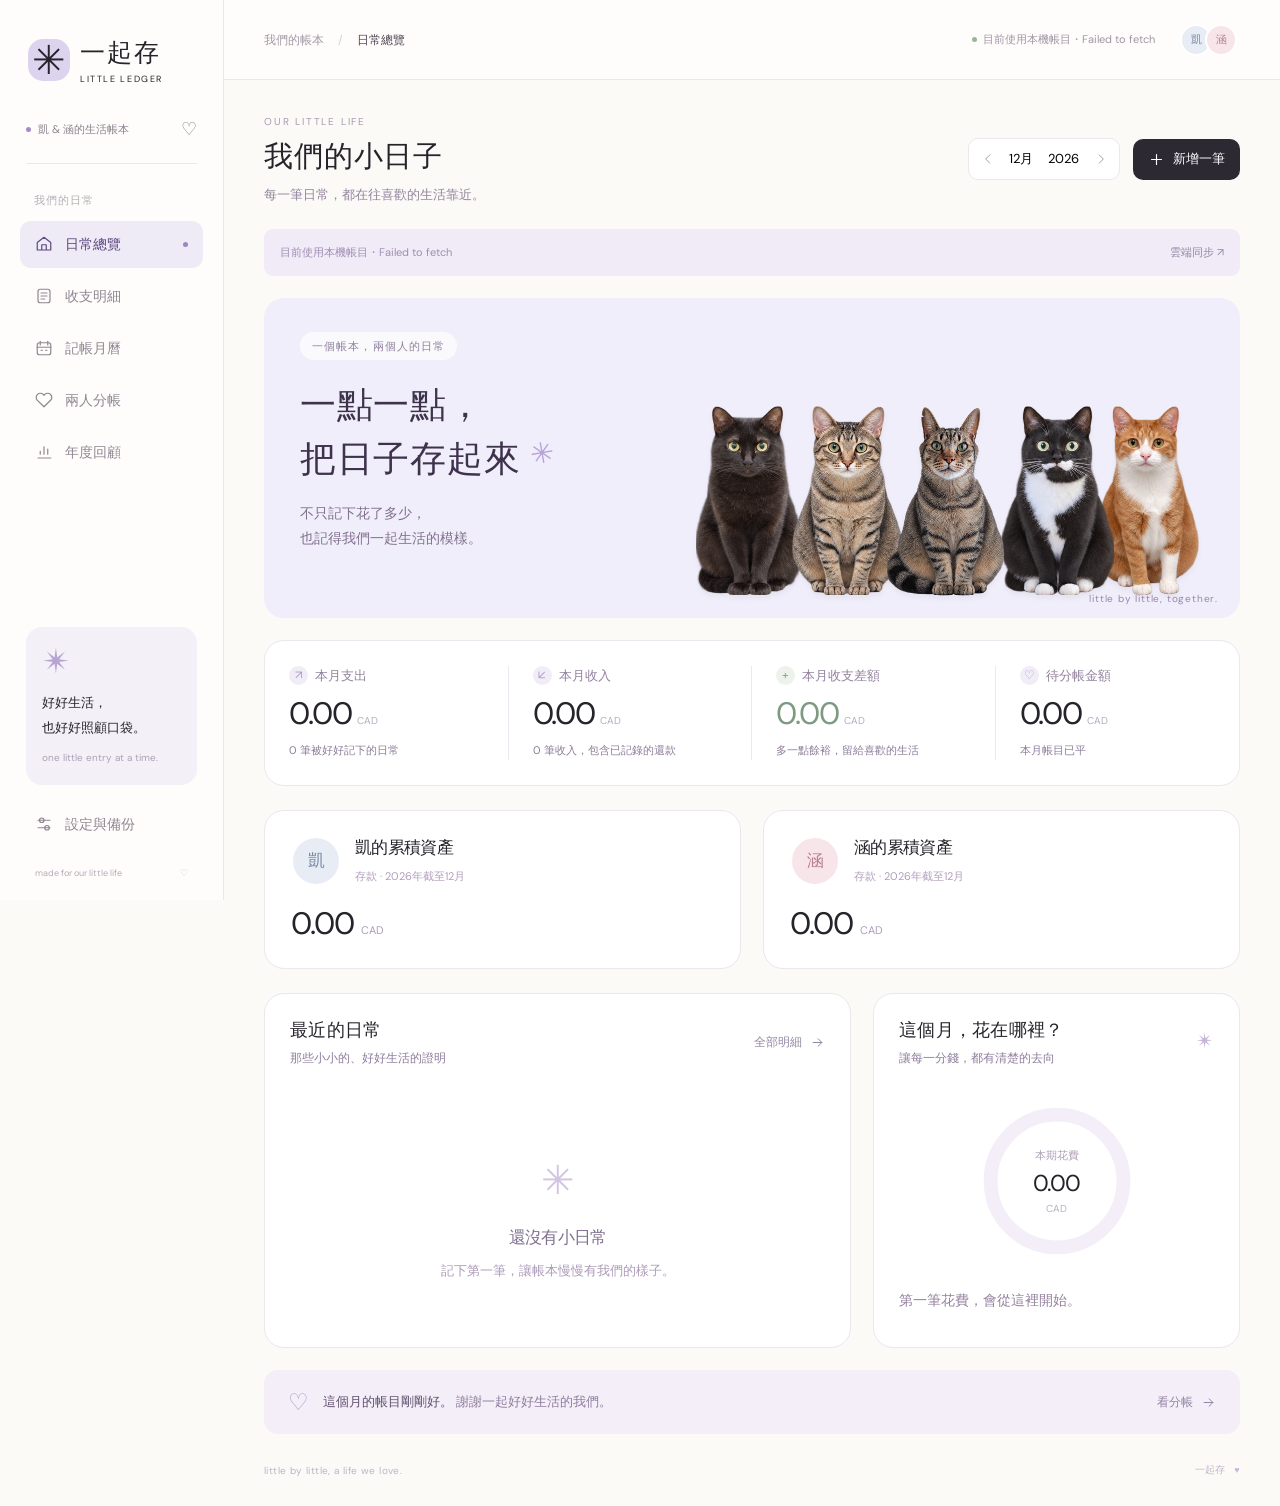
==== commit ff98dc23: "Show individual monthly income spending and separate cumulative savings" ====
--- a/index.html
+++ b/index.html
@@ -8,8 +8,8 @@
   <title>一起存 Little Ledger — 我們的小日子</title>
   <link rel="icon" type="image/svg+xml" href="assets/favicon.svg">
   <link rel="preload" href="assets/dm-sans.woff2" as="font" type="font/woff2" crossorigin>
-  <link rel="stylesheet" href="styles.css?v=uiux2">
-  <script src="ledger-data.js?v=uiux2" defer></script><script src="ledger-model.js?v=uiux2" defer></script><script src="app.js?v=uiux2" defer></script><script src="grocery.js?v=uiux2" defer></script>
+  <link rel="stylesheet" href="styles.css?v=personal-savings-1">
+  <script src="ledger-data.js?v=uiux2" defer></script><script src="ledger-model.js?v=uiux2" defer></script><script src="app.js?v=personal-savings-1" defer></script><script src="grocery.js?v=uiux2" defer></script>
   <script src="cat-painter.js" defer></script>
   <script src="companion.js" defer></script>
 </head>
--- a/styles.css
+++ b/styles.css
@@ -48,3 +48,5 @@
 
 .cloud-banner{display:flex;justify-content:space-between;align-items:center;gap:16px;padding:10px 16px;background:#f0ebf7;border-radius:9px;color:#a18eb3;font-size:11px;margin-bottom:22px}.cloud-banner .text-button{flex:none;font-size:11px}.save-status{max-width:340px;white-space:nowrap;overflow:hidden;text-overflow:ellipsis}.backup-actions{display:flex;flex-wrap:wrap;gap:12px}.cloud-form input{min-width:0}.person-stats+.stat-detail{margin-top:16px}#deal-bar{display:none!important}#deal-modal{display:none;position:fixed;inset:0;z-index:900;align-items:center;justify-content:center;padding:24px}#deal-modal.open{display:flex}#deal-backdrop{position:absolute;inset:0;background:#332b4450;backdrop-filter:blur(5px)}#deal-box{position:relative;background:white;border-radius:24px;border:1px solid #e8e1ef;width:720px;max-width:96vw;max-height:85vh;overflow:auto}#deal-box-header{display:flex;justify-content:space-between;padding:25px;border-bottom:1px solid #eee7f4}#deal-box-title{font-size:20px}#deal-close{padding:0 6px;color:#a48fb7}#deal-box-body{padding:25px}.deal-empty{padding:36px;text-align:center;color:#a895b6}.deal-store-header{padding:15px 0;color:#9b7fba}.deal-item{display:flex;justify-content:space-between;gap:16px;padding:14px 0;border-bottom:1px solid #eee7f4;color:#706578}.deal-item-right{display:flex;gap:10px;flex-wrap:wrap}.deal-rule-note{font-size:12px;color:#b49bc7}.deal-item-name{font-size:14px}.deal-pct{color:#9e7dbb}.deal-orig{text-decoration:line-through;color:#bfb0c8}.deal-price{font-weight:500}.deal-group-title{margin:20px 0 9px;color:#9275ad}
 @media(max-width:768px){.cloud-banner{font-size:10px;align-items:flex-start;padding:11px 13px}.cloud-banner .text-button{font-size:10px}.cloud-form{display:block}.cloud-form .button{margin-top:14px}.backup-actions{justify-content:flex-end}.save-status{max-width:130px}}
+.savings-overview{margin-bottom:24px}.savings-card .panel-body{padding:24px 26px}.savings-card .person-head{margin-bottom:18px}.savings-card .person-head h3{font-size:17px}.savings-amount{font-size:31px;line-height:1.25;letter-spacing:-1px;color:var(--ink,#302c35)}.savings-amount small,.person-savings strong small{font-size:11px;font-weight:400;letter-spacing:0;margin-left:7px;color:#ae9abb}.person-savings{margin-top:24px;padding:19px 20px;border-radius:14px;display:flex;align-items:center;justify-content:space-between;gap:14px;background:#f3f5fa}.person-savings.han{background:#fcf1f5}.person-savings>div>span{display:block;font-size:13px;color:#7d7390}.person-savings>div>small{display:block;font-size:10px;color:#b0a2ba;margin-top:5px}.person-savings strong{font-size:26px;white-space:nowrap;font-weight:500;letter-spacing:-1px}
+@media(max-width:768px){.savings-overview{gap:12px}.savings-card .panel-body{padding:20px}.savings-card .person-head h3{font-size:16px}.savings-amount{font-size:28px}.person-savings{padding:17px 15px;flex-wrap:wrap}.person-savings strong{font-size:25px}}
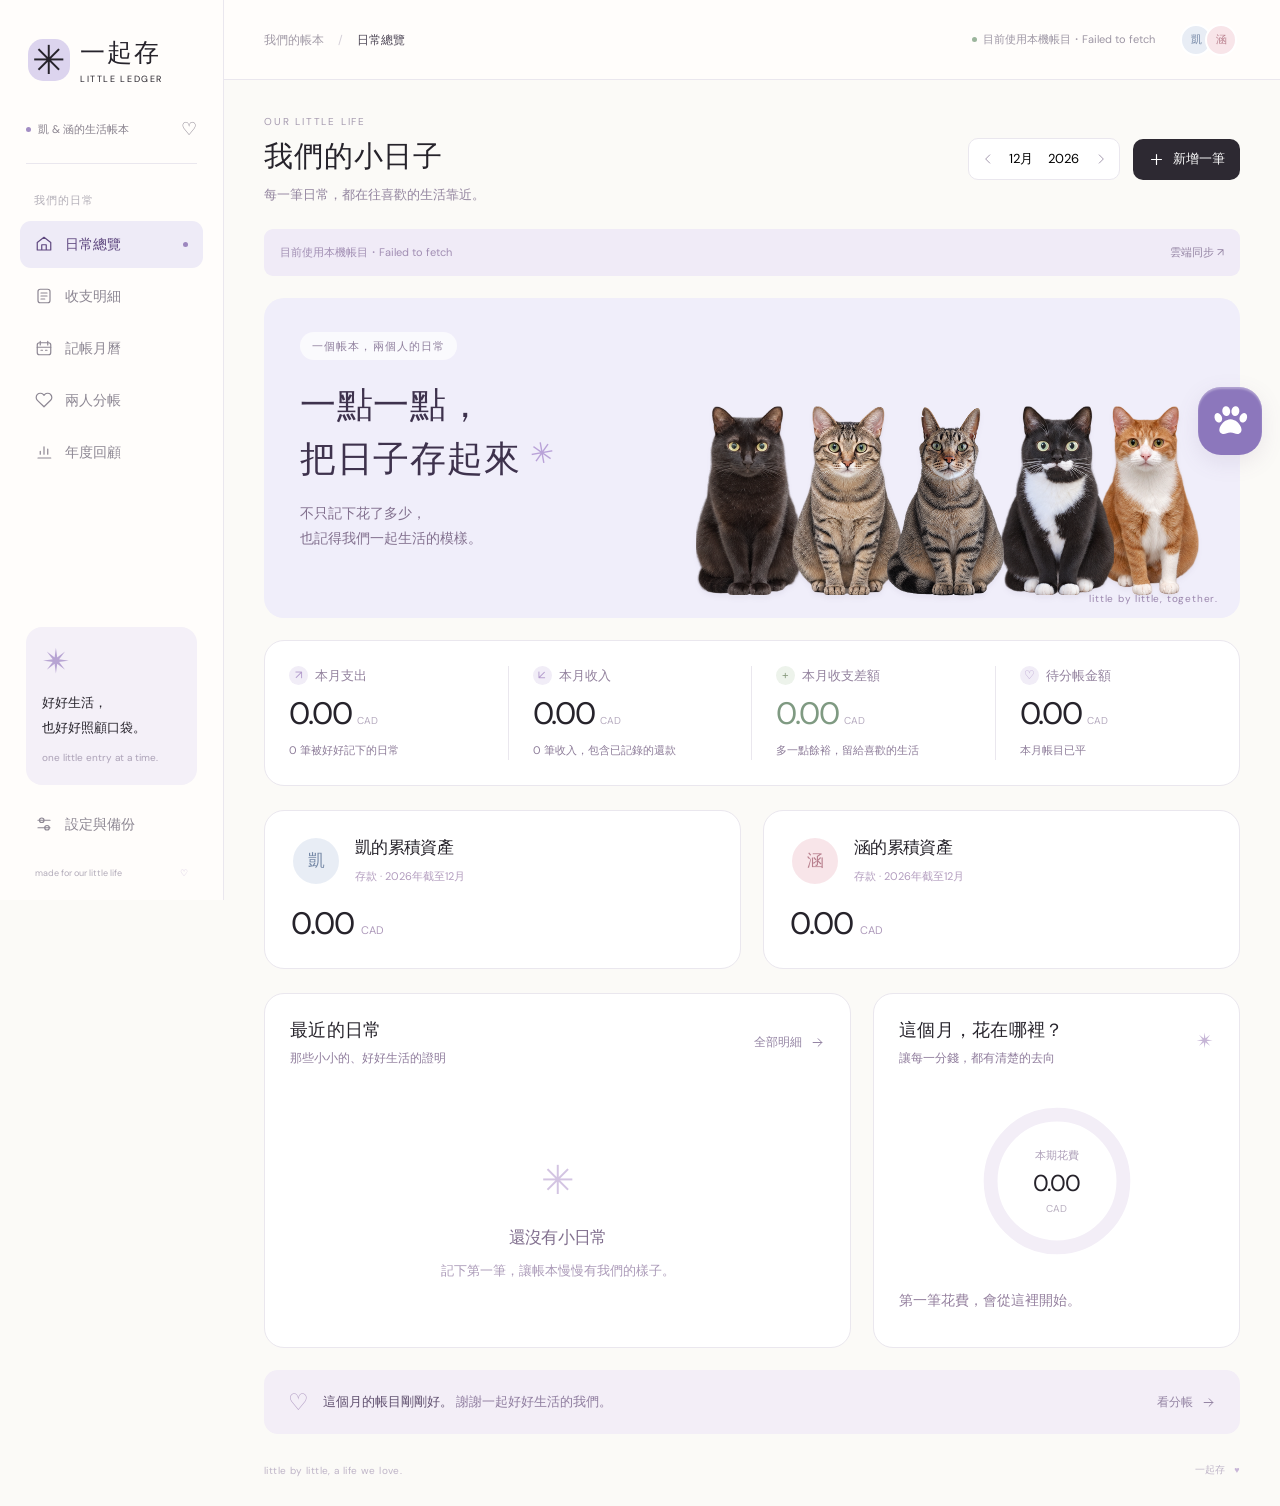
==== commit 8f846b0a: "Add five-cat treat toy and food-bag interactions with corrected bowl depth" ====
--- a/index.html
+++ b/index.html
@@ -10,8 +10,11 @@
   <link rel="preload" href="assets/dm-sans.woff2" as="font" type="font/woff2" crossorigin>
   <link rel="stylesheet" href="styles.css?v=personal-savings-1">
   <script src="ledger-data.js?v=uiux2" defer></script><script src="ledger-model.js?v=uiux2" defer></script><script src="app.js?v=personal-savings-1" defer></script><script src="grocery.js?v=uiux2" defer></script>
+  <link rel="stylesheet" href="cat-play.css?v=20261024-v4">
   <script src="cat-painter.js" defer></script>
-  <script src="companion.js" defer></script>
+  <script src="companion.js?v=cat-play-20261024-v4" defer></script>
+  <script src="cat-play-state.js?v=20261024-v4" defer></script>
+  <script src="cat-play.js?v=20261024-v4" defer></script>
 </head>
 <body>
   <a class="skip" href="#main">跳至主要內容</a>
--- a/cat-play.css
+++ b/cat-play.css
@@ -0,0 +1,9 @@
+.cat-play-dock{position:fixed;right:18px;top:43%;z-index:220;display:flex;align-items:center;gap:12px;font-family:inherit}.cat-play-toggle{width:64px;height:68px;border-radius:23px;background:#8c77bc;color:white;display:grid;place-items:center;box-shadow:inset 0 2px 2px #ffffff55,0 7px 22px #76608b20;border:0;transition:transform .2s,background .2s}.cat-play-toggle:hover{background:#9b86c9;transform:translateY(-2px)}.cat-play-toggle svg{width:39px;height:39px;fill:white;stroke:none}.cat-play-menu{width:107px;padding:13px 9px;border-radius:27px;display:flex;flex-direction:column;gap:6px;background:#eeebf7d9;backdrop-filter:blur(17px);box-shadow:inset 0 1px 0 #ffffffa0,0 12px 36px #68508018;transform-origin:right center;animation:cat-menu-in .18s ease-out}.cat-play-menu[hidden]{display:none}.cat-play-option{display:grid;place-items:center;gap:3px;border-radius:19px;padding:8px 4px 7px;color:#5e477f;min-height:83px;border:0;background:none;position:relative}.cat-play-option:hover,.cat-play-option[aria-pressed=true]{background:#ffffffa8}.cat-play-option canvas{width:66px;height:53px;object-fit:contain;pointer-events:none}.cat-play-option span{font-size:12px}.cat-play-status{position:fixed;z-index:218;right:22px;top:calc(43% + 83px);max-width:260px;padding:10px 13px;background:#fffcffed;box-shadow:0 6px 25px #59466313;border-radius:12px;color:#9480a4;font-size:11px;line-height:1.8;text-align:right;pointer-events:none}.cat-play-status[hidden]{display:none}.cat-play-status strong{color:#6a537e;font-weight:500}.cat-play-tools{display:flex;gap:10px;margin:7px 0 0;justify-content:flex-end;pointer-events:auto}.cat-play-tools button{font-size:10px;color:#a28caf;padding:3px 5px}.cat-play-cursor{position:fixed;z-index:300;pointer-events:none;left:0;top:0;will-change:transform}.cat-play-cursor[hidden]{display:none}.cat-play-cursor canvas{position:absolute;pointer-events:none}.cat-play-frame{position:absolute;inset:0;width:100%;height:100%;object-fit:contain;pointer-events:none;display:none}.cat-portrait[data-play-active=true] .cat-play-frame{display:block}.cat-portrait[data-play-active=true] .cat-motion,.cat-portrait[data-play-active=true] .cat-still{visibility:hidden!important}.cat-play-bowl{position:absolute;z-index:5;padding:0;margin:0;background:none;border:0;touch-action:manipulation;pointer-events:auto;width:110px;height:100px;cursor:pointer;filter:drop-shadow(0 3px 4px #5a49631a);transition:opacity .25s,transform .2s}.cat-play-bowl canvas{display:block;width:100%;height:100%;pointer-events:none}.cat-play-bowl:active{transform:scale(.96)}.cat-play-bowl[hidden]{display:none}.cat-play-bowl-label{position:absolute;bottom:-18px;left:50%;transform:translateX(-50%);font-size:10px;line-height:1;background:#fffdfde8;color:#8f7e9e;border-radius:20px;padding:4px 9px;white-space:nowrap;pointer-events:none}.cat-play-particles{position:fixed;inset:0;pointer-events:none;z-index:210;width:100%;height:100%}.cat-play-signal{position:absolute;top:20px;left:50%;transform:translateX(-50%);color:#9575b6;background:#fffdf9eb;border-radius:14px;padding:6px 10px;font-size:11px;z-index:6;white-space:nowrap;pointer-events:none;opacity:0;transition:opacity .2s}.cat-play-signal.show{opacity:1}.hero[data-interactive=true]{overflow:visible}.hero[data-interactive=true] .cat-family{pointer-events:auto}.cat-play-mode .hero,.cat-play-mode .hero *:not(button){cursor:none}@keyframes cat-menu-in{from{opacity:0;transform:translateX(8px) scale(.97)}to{opacity:1;transform:none}}@media(max-width:650px){.cat-play-dock{right:9px;top:36%;gap:8px}.cat-play-toggle{width:48px;height:54px;border-radius:19px}.cat-play-toggle svg{width:31px;height:31px}.cat-play-menu{width:86px;border-radius:23px;padding:9px 6px}.cat-play-option{min-height:74px;padding:5px}.cat-play-option canvas{width:56px;height:47px}.cat-play-option span{font-size:10px}.cat-play-status{right:12px;top:calc(36% + 65px);max-width:185px;font-size:10px}.cat-play-bowl{width:74px;height:67px}.cat-play-bowl-label{font-size:8px}.cat-play-cursor{display:none}.cat-play-signal{font-size:9px;padding:4px 7px}}@media(prefers-reduced-motion:reduce){.cat-play-menu{animation:none}.cat-play-toggle,.cat-play-bowl{transition:none}}
+.cat-play-dock[hidden]{display:none}
+.cat-play-status{top:auto;bottom:24px;max-width:300px}@media(max-width:650px){.cat-play-status{top:auto;bottom:88px;max-width:230px}}
+@media(max-width:650px){.cat-play-cursor:not([hidden]){display:block}}
+.cat-play-mode .cat-family{touch-action:none}
+@media(max-width:650px){.cat-play-bowl-label{padding:4px}}
+.hero[data-interactive=true] .cat-family{z-index:2}.cat-play-bowl-back{position:absolute;z-index:1;pointer-events:none}.cat-play-bowl-back[hidden]{display:none}.cat-play-bowl{z-index:3}.cat-play-bowl:active{transform:none}
+.cat-play-bowl{z-index:4}
+.cat-play-bowl-back{z-index:3}.cat-play-head{position:absolute;z-index:4;pointer-events:none}.cat-play-head[hidden]{display:none}.cat-play-bowl{z-index:5}
